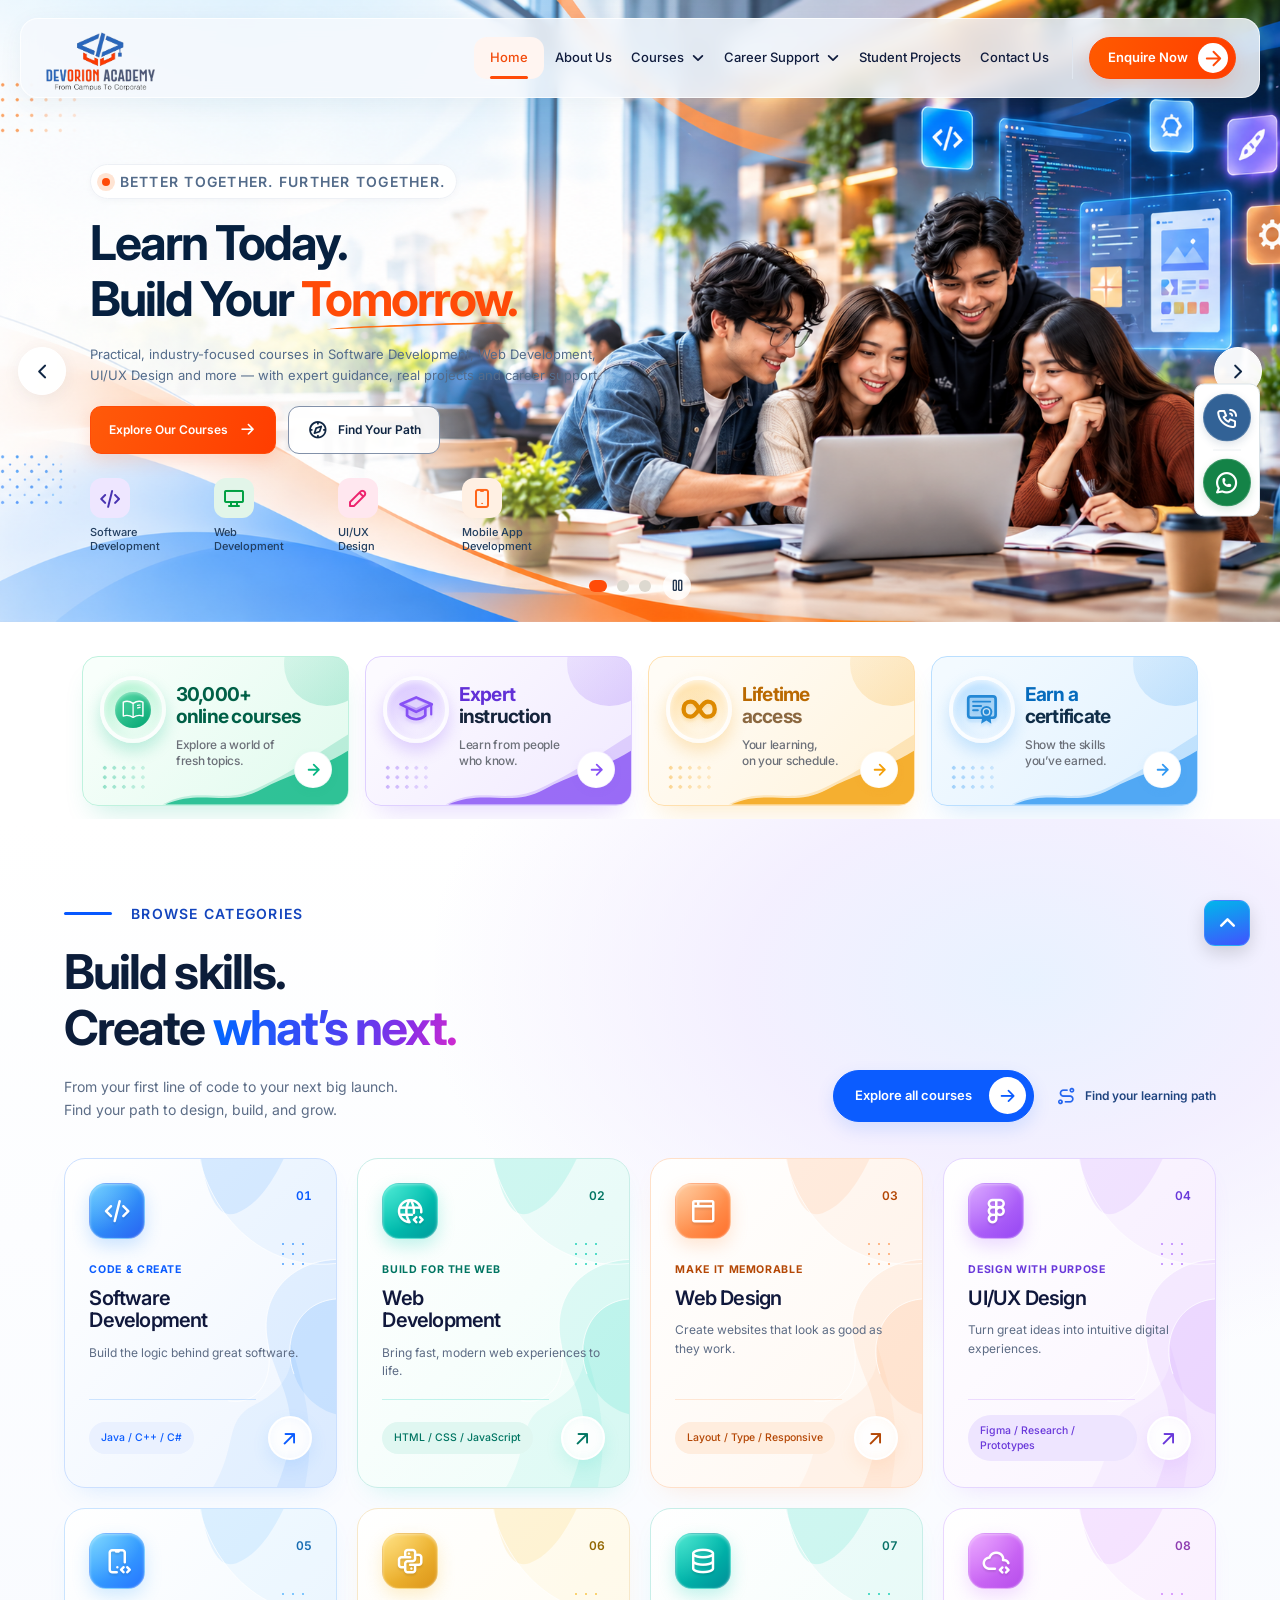
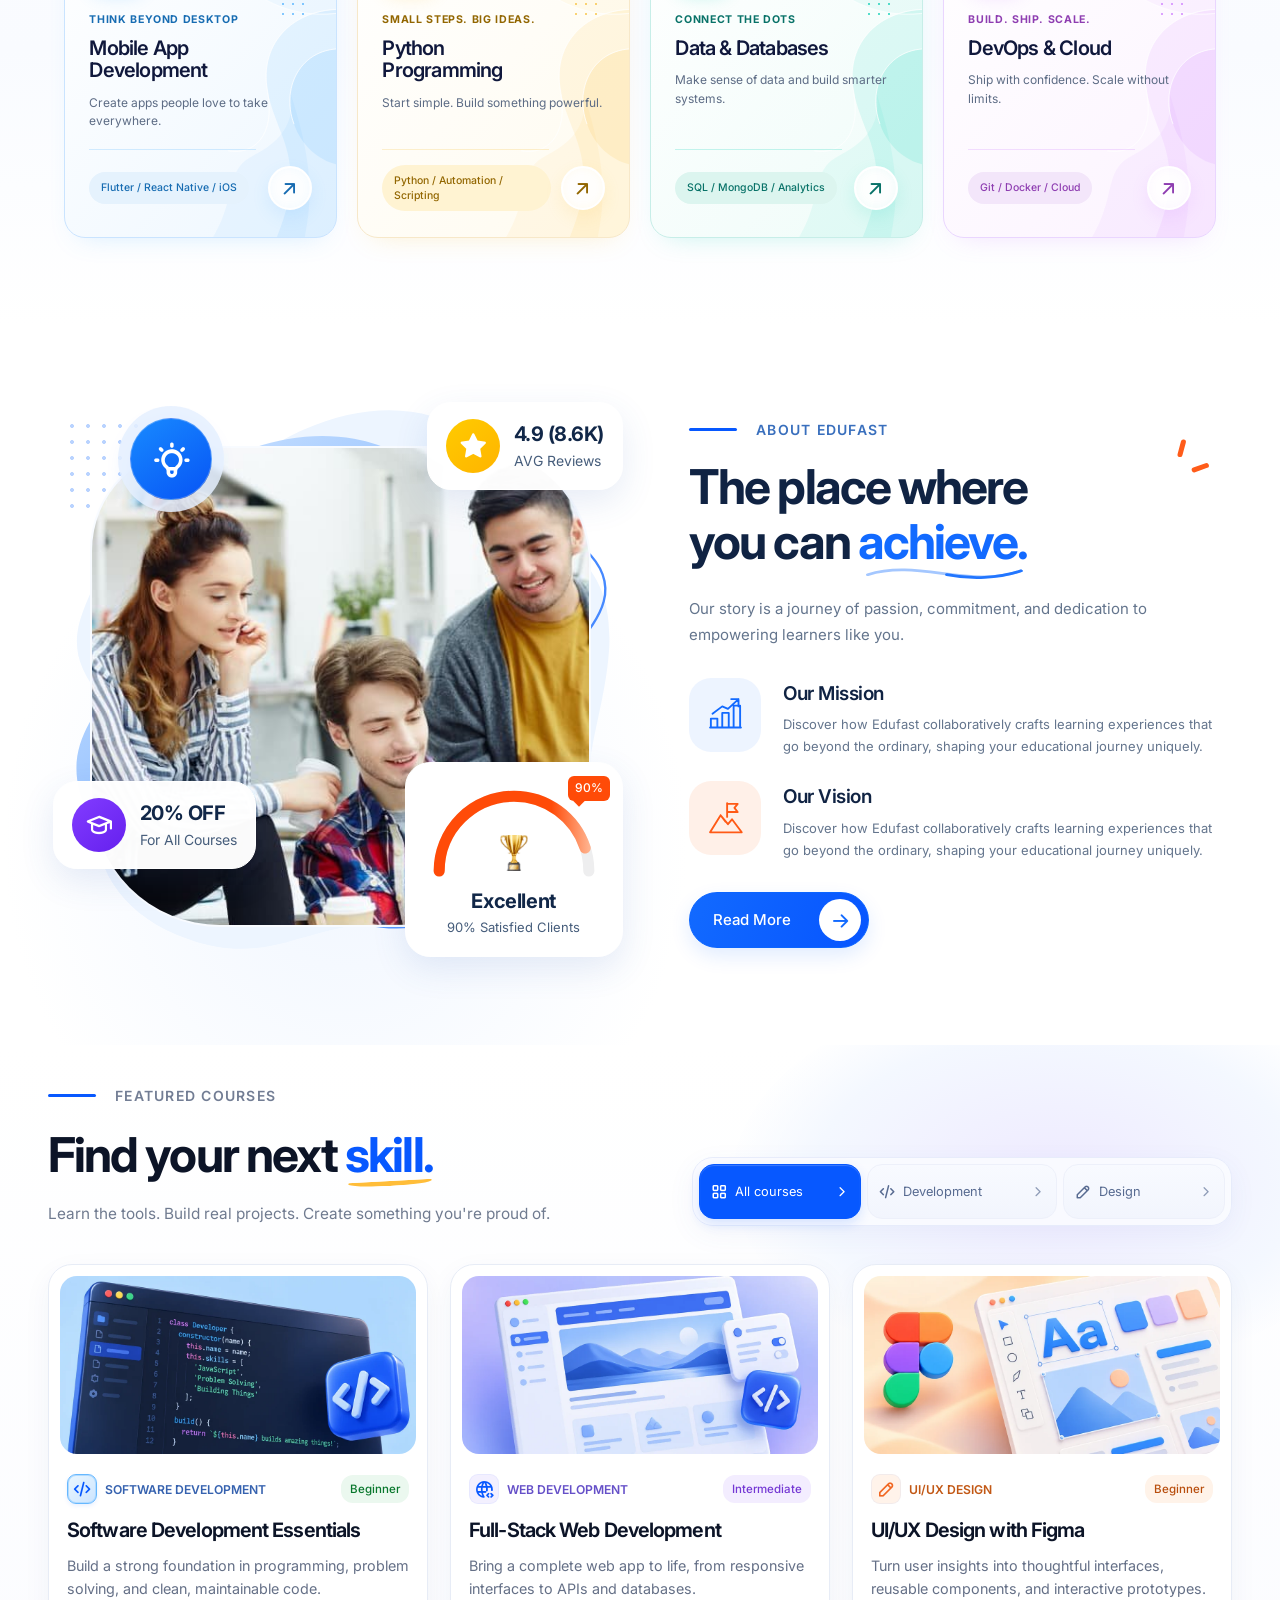
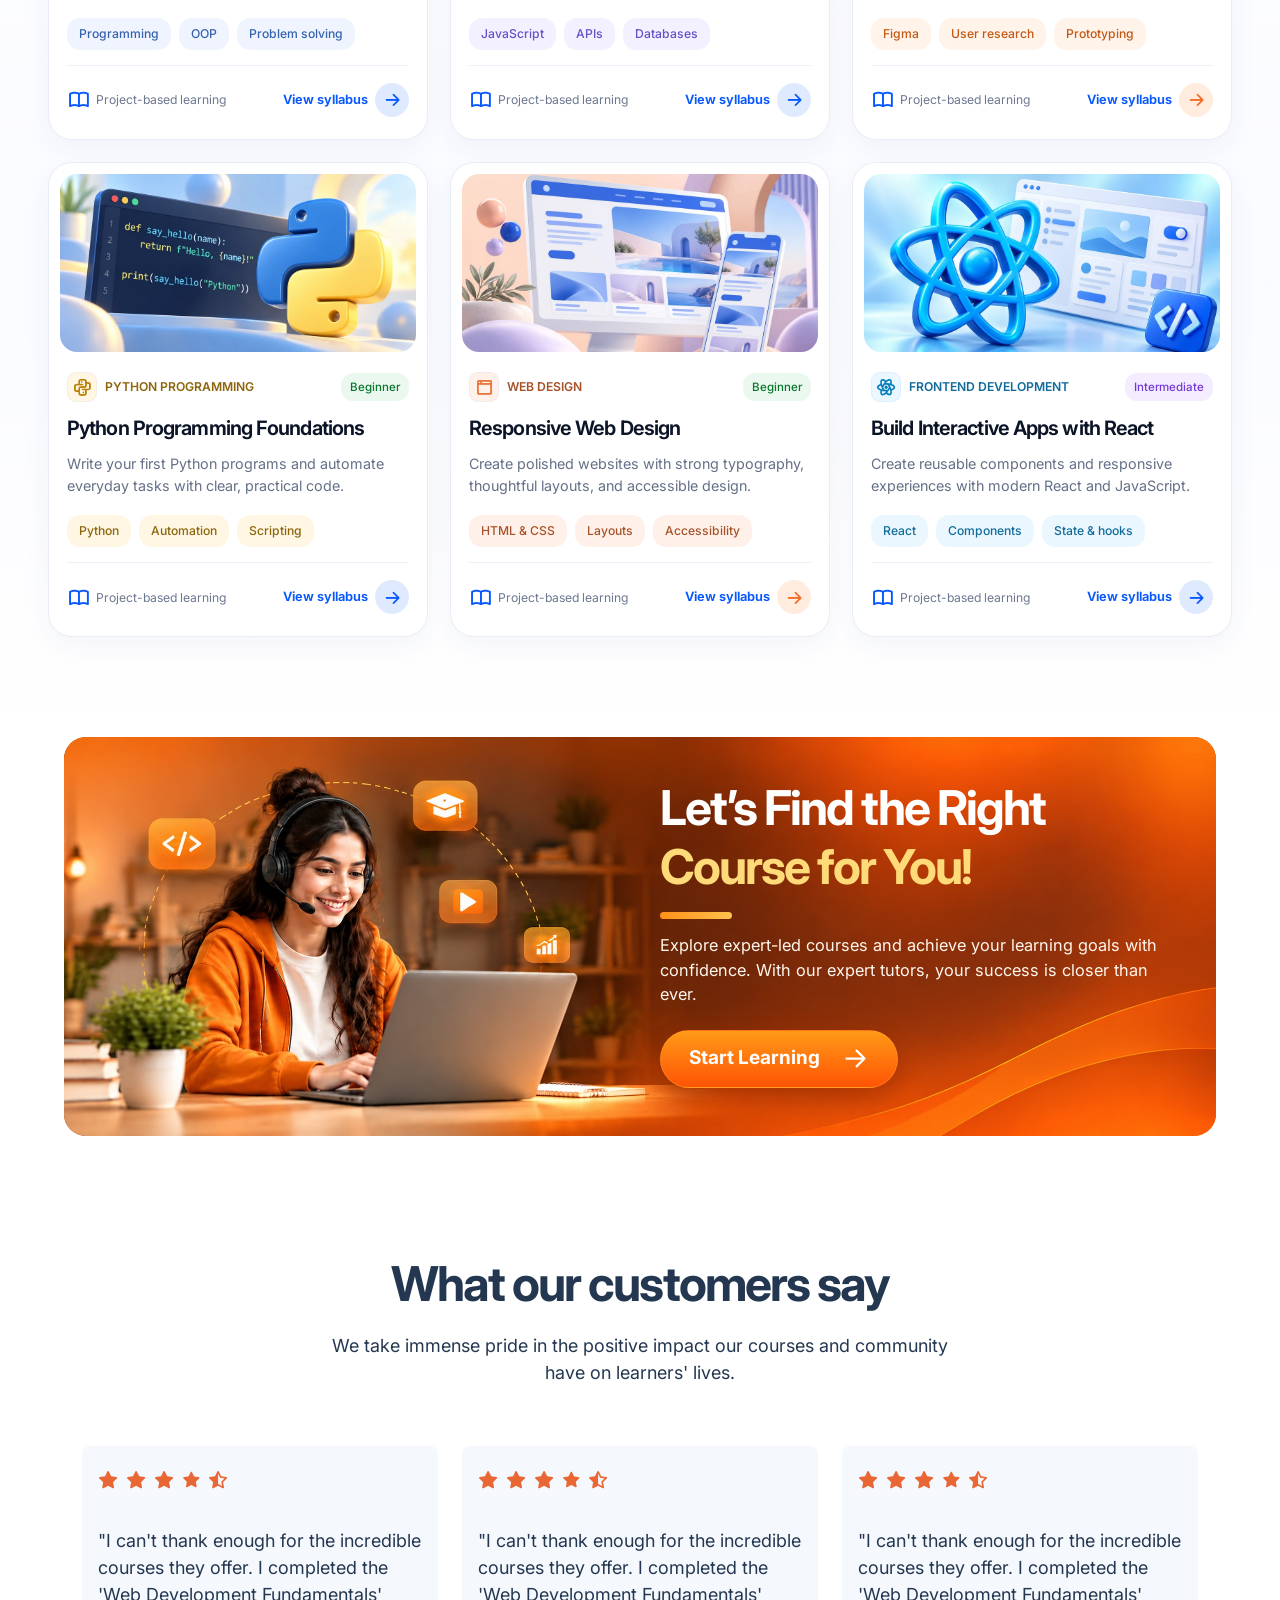
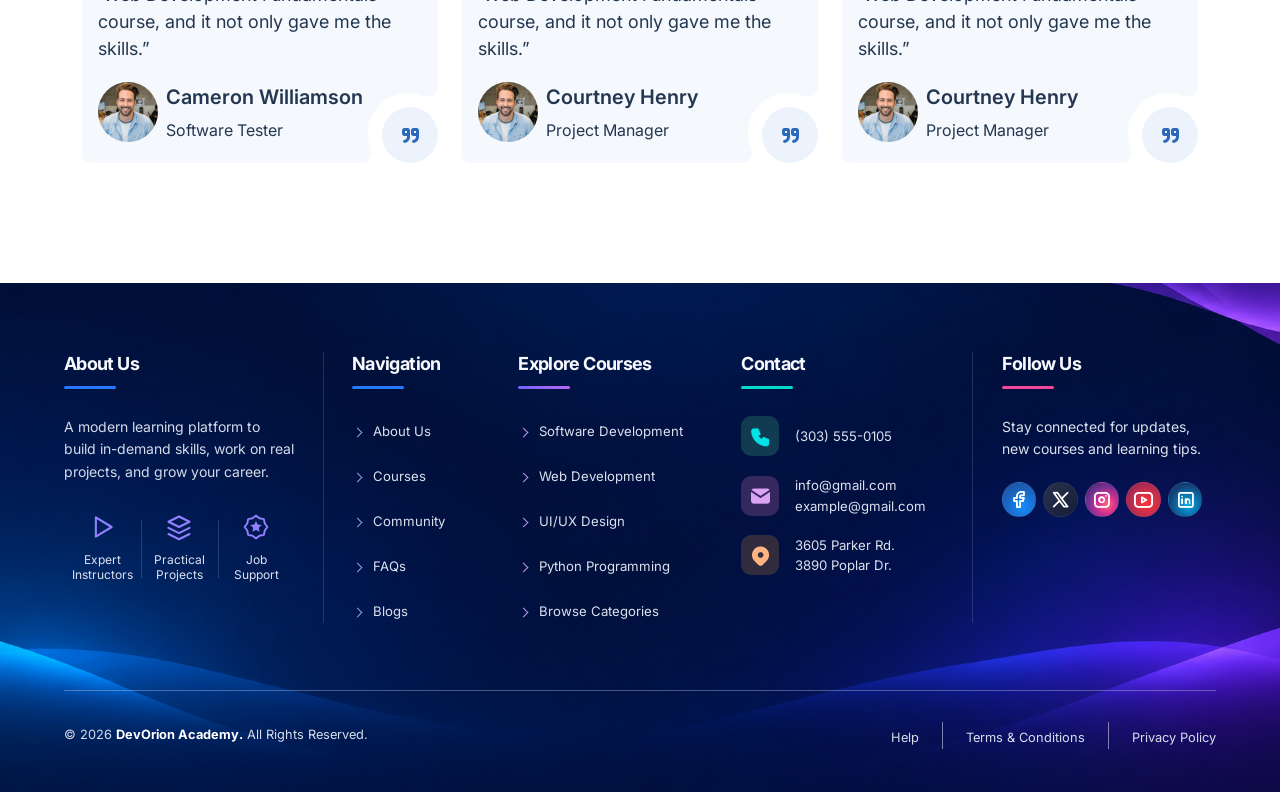
==== index.html @ 68335721 "first commit" ====
<!doctype html>
<html lang="en">

<head>
    <!-- required meta -->
    <meta charset="UTF-8">
    <meta http-equiv="X-UA-Compatible" content="IE=edge">
    <meta name="viewport" content="width=device-width, initial-scale=1.0">
    <!-- #keywords -->
    <meta name="keywords" content="boot, Bootstrap, Edufast University & School Management HTML Template">
    <!-- #description -->
    <meta name="description" content="Edufast University & School Management HTML Template">
    <!-- #title -->
    <title>DevOrion Academy - Education & Online Course With Community HTML Template</title>
    <!-- #favicon -->
    <link rel="shortcut icon" href="assets/images/fav.png" type="image/x-icon">

    <!-- ==== css dependencies start ==== -->
    <link rel="stylesheet" href="assets/css/style.min.css">
    <link rel="stylesheet" href="assets/css/plugins/slick.css">
    <link rel="stylesheet" href="assets/css/custom.css">
    <link rel="stylesheet" href="assets/css/brand-theme.css">
    <link rel="stylesheet" href="assets/css/featured-courses.css">
    <link rel="stylesheet" href="assets/css/header.css">
    <link rel="stylesheet" href="assets/css/banner.css">
    <link rel="stylesheet" href="assets/css/categories.css">
    <link rel="stylesheet" href="assets/css/about.css">
    <link rel="stylesheet" href="assets/css/course-finder.css">
    <link rel="stylesheet" href="assets/css/footer.css">
    <link rel="stylesheet" href="assets/css/quick-contact.css">
    <link rel="stylesheet" href="assets/css/typography.css">
    <link rel="stylesheet" href="assets/css/scroll-reveal.css">
    <link rel="stylesheet" href="assets/css/page-loader.css">
</head>

<body class="home-page">

    <!-- Shared page loader -->
    <div id="site-loader" class="site-loader" role="status" aria-live="polite" hidden>
        <div class="site-loader__content">
            <div class="site-loader__visual" aria-hidden="true"><span class="site-loader__orbit"></span><span class="site-loader__mark"><svg viewBox="0 0 64 64" fill="none"><path d="M22 19 9 32l13 13M42 19l13 13-13 13" stroke="#e8f2ff" stroke-width="4" stroke-linecap="round" stroke-linejoin="round"/><path d="m37 14-10 36" stroke="#ff9b61" stroke-width="4" stroke-linecap="round"/></svg></span></div>
            <span class="site-loader__brand">Devorion <span>Academy</span></span>
            <span class="site-loader__tagline">From Campus To Corporate</span>
            <div class="site-loader__progress" aria-hidden="true"></div>
            <span class="site-loader__status">Preparing your learning experience</span>
        </div>
    </div>
    <script src="assets/js/page-loader.js"></script>


    <noscript><style>.course-filters, .course-syllabus-button { display: none !important; }</style></noscript>


    <!-- Scroll To Top Start-->
    <button type="button" class="scrollToTop d-center" aria-label="Back to top"><svg viewBox="0 0 24 24" fill="none" aria-hidden="true"><path d="m6 14 6-6 6 6" stroke="currentColor" stroke-width="2.5" stroke-linecap="round" stroke-linejoin="round"/></svg></button>
    <!-- Scroll To Top End -->

    <!-- header-section start -->
    <header class="header-section header-scrollfixed academy-header">
        <div class="one__header academy-header__bar">
            <nav class="academy-nav" aria-label="Main navigation">
                <a href="index.html" class="header-logo" aria-label="Devorion Academy home">
                    <img src="assets/images/logo-dev1.png" alt="Devorion Academy" width="641" height="366">
                </a>
                <button class="academy-nav__toggle" type="button" aria-label="Open navigation" aria-expanded="false" aria-controls="academy-primary-menu">
                    <svg class="academy-nav__menu-icon" viewBox="0 0 24 24" fill="none" aria-hidden="true"><path d="M4 6H20M4 12H20M4 18H20" stroke="currentColor" stroke-width="2" stroke-linecap="round"/></svg>
                    <svg class="academy-nav__close-icon" viewBox="0 0 24 24" fill="none" aria-hidden="true"><path d="M6 6L18 18M18 6L6 18" stroke="currentColor" stroke-width="2" stroke-linecap="round"/></svg>
                </button>
                <div id="academy-primary-menu" class="academy-nav__content">
                    <ul class="academy-nav__links">
                        <li><a class="academy-nav__link" href="index.html" aria-current="page">Home</a></li>
                        <li><a class="academy-nav__link" href="about.html">About Us</a></li>
                        <li>
                            <details class="academy-nav__dropdown">
                                <summary class="academy-nav__link">Courses <svg class="academy-nav__chevron" viewBox="0 0 16 16" fill="none" aria-hidden="true"><path d="M3 5.5L8 10.5L13 5.5" stroke="currentColor" stroke-width="2" stroke-linecap="round" stroke-linejoin="round"/></svg></summary>
                                <ul class="academy-nav__submenu">
                                    <li><a href="#courses">Explore All Courses</a></li>
                                    <li><a href="#course-software">Software Development</a></li>
                                    <li><a href="#course-web">Web Development</a></li>
                                    <li><a href="#course-ux">UI/UX Design</a></li>
                                    <li><a href="#course-python">Python Programming</a></li>
                                    <li><a href="#course-design">Web Design</a></li>
                                    <li><a href="#course-react">React Development</a></li>
                                </ul>
                            </details>
                        </li>
                        <li>
                            <details class="academy-nav__dropdown">
                                <summary class="academy-nav__link">Career Support <svg class="academy-nav__chevron" viewBox="0 0 16 16" fill="none" aria-hidden="true"><path d="M3 5.5L8 10.5L13 5.5" stroke="currentColor" stroke-width="2" stroke-linecap="round" stroke-linejoin="round"/></svg></summary>
                                <ul class="academy-nav__submenu">
                                    <li><a href="#learning-paths">Find Your Learning Path</a></li>
                                    <li><a href="contact.html#contact-form">Speak to an Advisor</a></li>
                                </ul>
                            </details>
                        </li>
                        <li><a class="academy-nav__link" href="student-projects.html">Student Projects</a></li>
                        <li><a class="academy-nav__link" href="contact.html">Contact Us</a></li>
                    </ul>
                    <div class="academy-nav__actions">
                        <a class="academy-nav__enquire" href="contact.html#contact-form">Enquire Now <span class="academy-nav__enquire-icon" aria-hidden="true"><svg viewBox="0 0 24 24" fill="none"><path d="M5 12H19M12 5L19 12L12 19" stroke="currentColor" stroke-width="2" stroke-linecap="round" stroke-linejoin="round"/></svg></span></a>
                    </div>
                </div>
            </nav>
        </div>
    </header>
    <!-- header-section end -->

    <!-- hero section start -->
    <section class="premium-banner" aria-label="Discover learning at Devorion Academy" aria-roledescription="carousel">
        <div class="hero-slider">
            <article class="hero-slide hero-slide--learn" aria-label="1 of 3">
                <div class="hero-visual"><img class="hero-photo" src="assets/images/banner/banner-1.png" alt="Students collaborating on a laptop with software and design graphics in a bright academy classroom" width="1829" height="860" fetchpriority="high"></div>
                <svg class="hero-ribbon" viewBox="0 0 1600 650" preserveAspectRatio="none" aria-hidden="true">
                    <defs><linearGradient id="hero-ribbon-learn" x1="0" y1="0" x2="1" y2="1"><stop stop-color="#ffd7a0" stop-opacity=".35"/><stop offset="1" stop-color="#ff8b1e"/></linearGradient></defs>
                    <path d="M1080 100C1170 16 1210-23 1290-45L1360-45C1230 24 1173 85 1080 100Z" fill="url(#hero-ribbon-learn)"/>
                    <path d="M580 500C760 482 787 612 982 650H885C779 589 763 539 580 500Z" fill="url(#hero-ribbon-learn)"/>
                    <path d="M1475 224C1575 273 1612 326 1640 416V490C1590 362 1549 298 1475 224Z" fill="url(#hero-ribbon-learn)"/>
                </svg>
                <div class="hero-slide__layout">
                    <div class="hero-copy">
                        <span class="hero-eyebrow section-label"><span></span>Better together. Further together.</span>
                        <h1 class="hero-title section-heading">Learn Today.<br>Build Your <em>Tomorrow.</em></h1>
                        <p class="hero-description">Practical, industry-focused courses in Software Development, Web Development, UI/UX Design and more &mdash; with expert guidance, real projects and career support.</p>
                        <div class="hero-actions">
                            <a class="hero-button" href="#courses">Explore Our Courses<i class="ti ti-arrow-right" aria-hidden="true"></i></a>
                            <a class="hero-secondary-button" href="#learning-paths"><i class="ti ti-compass" aria-hidden="true"></i>Find Your Path</a>
                        </div>
                        <div class="hero-paths" aria-label="Explore learning paths">
                            <a class="hero-path" href="#course-software"><span class="hero-path__icon hero-path__icon--code"><i class="ti ti-code" aria-hidden="true"></i></span><span>Software<br>Development</span></a>
                            <a class="hero-path" href="#course-web"><span class="hero-path__icon hero-path__icon--web"><i class="ti ti-device-desktop" aria-hidden="true"></i></span><span>Web<br>Development</span></a>
                            <a class="hero-path" href="#course-ux"><span class="hero-path__icon hero-path__icon--design"><i class="ti ti-pencil" aria-hidden="true"></i></span><span>UI/UX<br>Design</span></a>
                            <a class="hero-path" href="#learning-paths"><span class="hero-path__icon hero-path__icon--mobile"><i class="ti ti-device-mobile" aria-hidden="true"></i></span><span>Mobile App<br>Development</span></a>
                        </div>
                    </div>
                </div>
            </article>
            <article class="hero-slide hero-slide--connect" aria-label="2 of 3">
                <div class="hero-visual"><img class="hero-photo" src="assets/images/banner/bn10-thumb.png" alt="Students sharing ideas and learning together on campus" width="838" height="1000" loading="lazy"></div>
                <svg class="hero-ribbon" viewBox="0 0 1600 650" preserveAspectRatio="none" aria-hidden="true">
                    <defs><linearGradient id="hero-ribbon-connect" x1="0" y1="0" x2="1" y2="1"><stop stop-color="#ffd7a0" stop-opacity=".35"/><stop offset="1" stop-color="#ff8b1e"/></linearGradient></defs>
                    <path d="M1080 100C1170 16 1210-23 1290-45L1360-45C1230 24 1173 85 1080 100Z" fill="url(#hero-ribbon-connect)"/>
                    <path d="M580 500C760 482 787 612 982 650H885C779 589 763 539 580 500Z" fill="url(#hero-ribbon-connect)"/>
                    <path d="M1475 224C1575 273 1612 326 1640 416V490C1590 362 1549 298 1475 224Z" fill="url(#hero-ribbon-connect)"/>
                </svg>
                <div class="hero-slide__layout">
                    <div class="hero-copy">
                        <span class="hero-eyebrow section-label"><span></span>Learn together. Create something great.</span>
                        <h2 class="hero-title section-heading">Real Skills.<br>Build Real <em>Projects.</em></h2>
                        <p class="hero-description">Move from learning the basics to building something of your own. Explore practical courses, connect with other learners and put your new skills into practice.</p>
                        <div class="hero-actions">
                            <a class="hero-button" href="#courses">Explore Practical Courses<i class="ti ti-arrow-right" aria-hidden="true"></i></a>
                            <a class="hero-secondary-button" href="#learning-paths"><i class="ti ti-compass" aria-hidden="true"></i>Find Your Path</a>
                        </div>
                        <div class="hero-paths" aria-label="Explore learning paths">
                            <a class="hero-path" href="#course-software"><span class="hero-path__icon hero-path__icon--code"><i class="ti ti-code" aria-hidden="true"></i></span><span>Software<br>Development</span></a>
                            <a class="hero-path" href="#course-web"><span class="hero-path__icon hero-path__icon--web"><i class="ti ti-device-desktop" aria-hidden="true"></i></span><span>Web<br>Development</span></a>
                            <a class="hero-path" href="#course-ux"><span class="hero-path__icon hero-path__icon--design"><i class="ti ti-pencil" aria-hidden="true"></i></span><span>UI/UX<br>Design</span></a>
                            <a class="hero-path" href="#learning-paths"><span class="hero-path__icon hero-path__icon--mobile"><i class="ti ti-device-mobile" aria-hidden="true"></i></span><span>Mobile App<br>Development</span></a>
                        </div>
                    </div>
                </div>
            </article>
            <article class="hero-slide hero-slide--achieve" aria-label="3 of 3">
                <div class="hero-visual"><img class="hero-photo" src="assets/images/banner/bn3.png" alt="A learner studying online with headphones and a notebook" width="416" height="613" loading="lazy"></div>
                <svg class="hero-ribbon" viewBox="0 0 1600 650" preserveAspectRatio="none" aria-hidden="true">
                    <defs><linearGradient id="hero-ribbon-achieve" x1="0" y1="0" x2="1" y2="1"><stop stop-color="#ffd7a0" stop-opacity=".35"/><stop offset="1" stop-color="#ff8b1e"/></linearGradient></defs>
                    <path d="M1080 100C1170 16 1210-23 1290-45L1360-45C1230 24 1173 85 1080 100Z" fill="url(#hero-ribbon-achieve)"/>
                    <path d="M580 500C760 482 787 612 982 650H885C779 589 763 539 580 500Z" fill="url(#hero-ribbon-achieve)"/>
                    <path d="M1475 224C1575 273 1612 326 1640 416V490C1590 362 1549 298 1475 224Z" fill="url(#hero-ribbon-achieve)"/>
                </svg>
                <div class="hero-slide__layout">
                    <div class="hero-copy">
                        <span class="hero-eyebrow section-label"><span></span>From campus to corporate.</span>
                        <h2 class="hero-title section-heading">Your Ambition.<br>Your Next <em>Chapter.</em></h2>
                        <p class="hero-description">Make progress at your own pace with expert-led learning in development and design. Build your confidence, strengthen your portfolio and take your next step.</p>
                        <div class="hero-actions">
                            <a class="hero-button" href="#courses">Find Your Next Course<i class="ti ti-arrow-right" aria-hidden="true"></i></a>
                            <a class="hero-secondary-button" href="#learning-paths"><i class="ti ti-compass" aria-hidden="true"></i>Find Your Path</a>
                        </div>
                        <div class="hero-paths" aria-label="Explore learning paths">
                            <a class="hero-path" href="#course-software"><span class="hero-path__icon hero-path__icon--code"><i class="ti ti-code" aria-hidden="true"></i></span><span>Software<br>Development</span></a>
                            <a class="hero-path" href="#course-web"><span class="hero-path__icon hero-path__icon--web"><i class="ti ti-device-desktop" aria-hidden="true"></i></span><span>Web<br>Development</span></a>
                            <a class="hero-path" href="#course-ux"><span class="hero-path__icon hero-path__icon--design"><i class="ti ti-pencil" aria-hidden="true"></i></span><span>UI/UX<br>Design</span></a>
                            <a class="hero-path" href="#learning-paths"><span class="hero-path__icon hero-path__icon--mobile"><i class="ti ti-device-mobile" aria-hidden="true"></i></span><span>Mobile App<br>Development</span></a>
                        </div>
                    </div>
                </div>
            </article>
        </div>
        <div class="hero-controls" hidden>
            <button class="hero-arrow hero-prev" type="button" aria-label="Previous banner slide"><i class="ti ti-chevron-left" aria-hidden="true"></i></button>
            <button class="hero-arrow hero-next" type="button" aria-label="Next banner slide"><i class="ti ti-chevron-right" aria-hidden="true"></i></button>
            <div class="hero-controls__bottom">
                <div class="hero-dots" aria-label="Choose a banner slide"></div>
                <button class="hero-pause" type="button" aria-label="Pause banner autoplay" aria-pressed="false"><i class="ti ti-player-pause" aria-hidden="true"></i></button>
                <span class="hero-counter" aria-live="off"><span class="hero-current">01</span> / <span class="hero-total">03</span></span>
            </div>
        </div>
    </section>
    <!-- hero section end -->

    <!-- learning benefits start -->
    <section class="learning-benefits" aria-label="Why learn with Edufast" data-scroll-reveal>
        <div class="container">
            <ul class="learning-benefits__grid">
                <li class="benefit-card benefit-card--courses">
                    <svg class="benefit-card__waves" viewBox="0 0 500 280" preserveAspectRatio="none" aria-hidden="true"><path d="M150 280C217 243 259 281 325 251S436 187 500 147V280Z"/><path d="M155 280C226 249 271 287 337 251S440 216 500 178V280Z"/></svg>
                    <span class="benefit-card__dots" aria-hidden="true"></span>
                    <span class="benefit-card__icon" aria-hidden="true">
                        <svg class="benefit-card__glyph" viewBox="0 0 64 64" fill="none"><path d="M32 18C23 12 15 12 8 15V49C16 46 24 47 32 52C40 47 48 46 56 49V15C49 12 41 12 32 18Z" stroke="currentColor" stroke-width="3.5" stroke-linejoin="round"/><path d="M32 18V51M43 23L49 22M43 29L49 28" stroke="currentColor" stroke-width="3" stroke-linecap="round"/></svg>
                    </span>
                    <div class="benefit-card__copy">
                        <h3><span>30,000+</span><br>online courses</h3>
                        <p>Explore a world of<br>fresh topics.</p>
                    </div>
                    <a class="benefit-card__arrow" href="#courses" aria-label="Explore online courses"><svg viewBox="0 0 24 24" fill="none" aria-hidden="true"><path d="M5 12H19M12 5L19 12L12 19" stroke="currentColor" stroke-width="2.5" stroke-linecap="round" stroke-linejoin="round"/></svg></a>
                </li>
                <li class="benefit-card benefit-card--experts">
                    <svg class="benefit-card__waves" viewBox="0 0 500 280" preserveAspectRatio="none" aria-hidden="true"><path d="M150 280C217 243 259 281 325 251S436 187 500 147V280Z"/><path d="M155 280C226 249 271 287 337 251S440 216 500 178V280Z"/></svg>
                    <span class="benefit-card__dots" aria-hidden="true"></span>
                    <span class="benefit-card__icon" aria-hidden="true">
                        <svg class="benefit-card__glyph" viewBox="0 0 64 64" fill="none"><path d="M15 29V44C25 53 39 53 49 44V29" fill="currentColor" fill-opacity=".17" stroke="currentColor" stroke-width="5" stroke-linejoin="round"/><path d="M3 23L32 10L61 23L32 37Z" fill="currentColor" fill-opacity=".26" stroke="currentColor" stroke-width="5" stroke-linejoin="round"/><path d="M60 24V42" stroke="currentColor" stroke-width="4" stroke-linecap="round"/><path d="M14 22L32 14L49 22L32 30Z" fill="white" fill-opacity=".5"/></svg>
                    </span>
                    <div class="benefit-card__copy">
                        <h3><span>Expert</span><br>instruction</h3>
                        <p>Learn from people<br>who know.</p>
                    </div>
                    <a class="benefit-card__arrow" href="#courses" aria-label="Explore expert-led courses"><svg viewBox="0 0 24 24" fill="none" aria-hidden="true"><path d="M5 12H19M12 5L19 12L12 19" stroke="currentColor" stroke-width="2.5" stroke-linecap="round" stroke-linejoin="round"/></svg></a>
                </li>
                <li class="benefit-card benefit-card--access">
                    <svg class="benefit-card__waves" viewBox="0 0 500 280" preserveAspectRatio="none" aria-hidden="true"><path d="M150 280C217 243 259 281 325 251S436 187 500 147V280Z"/><path d="M155 280C226 249 271 287 337 251S440 216 500 178V280Z"/></svg>
                    <span class="benefit-card__dots" aria-hidden="true"></span>
                    <span class="benefit-card__icon" aria-hidden="true">
                        <svg class="benefit-card__glyph" viewBox="0 0 64 64" fill="none"><path d="M32 32C25 20 22 18 16 18C8 18 3 24 3 32S8 46 16 46C22 46 26 41 32 32C38 23 42 18 48 18C56 18 61 24 61 32S56 46 48 46C42 46 39 44 32 32Z" stroke="currentColor" stroke-width="8" stroke-linecap="round" stroke-linejoin="round"/></svg>
                    </span>
                    <div class="benefit-card__copy">
                        <h3><span>Lifetime</span><br>access</h3>
                        <p>Your learning,<br>on your schedule.</p>
                    </div>
                    <a class="benefit-card__arrow" href="#courses" aria-label="Explore courses with lifetime access"><svg viewBox="0 0 24 24" fill="none" aria-hidden="true"><path d="M5 12H19M12 5L19 12L12 19" stroke="currentColor" stroke-width="2.5" stroke-linecap="round" stroke-linejoin="round"/></svg></a>
                </li>
                <li class="benefit-card benefit-card--certificate">
                    <svg class="benefit-card__waves" viewBox="0 0 500 280" preserveAspectRatio="none" aria-hidden="true"><path d="M150 280C217 243 259 281 325 251S436 187 500 147V280Z"/><path d="M155 280C226 249 271 287 337 251S440 216 500 178V280Z"/></svg>
                    <span class="benefit-card__dots" aria-hidden="true"></span>
                    <span class="benefit-card__icon" aria-hidden="true">
                        <svg class="benefit-card__glyph" viewBox="0 0 64 64" fill="none"><rect x="6" y="8" width="51" height="40" rx="5" fill="currentColor" fill-opacity=".19" stroke="currentColor" stroke-width="5"/><path d="M15 18H47M15 26H30M15 34H24" stroke="currentColor" stroke-width="3.5" stroke-linecap="round"/><path d="M33 42L30 59L40 53L49 59L47 42" fill="currentColor"/><circle cx="40" cy="37" r="11" fill="currentColor"/><circle cx="40" cy="37" r="6" stroke="white" stroke-opacity=".75" stroke-width="2.5"/></svg>
                    </span>
                    <div class="benefit-card__copy">
                        <h3><span>Earn a</span><br>certificate</h3>
                        <p>Show the skills<br>you’ve earned.</p>
                    </div>
                    <a class="benefit-card__arrow" href="#courses" aria-label="Explore certificate courses"><svg viewBox="0 0 24 24" fill="none" aria-hidden="true"><path d="M5 12H19M12 5L19 12L12 19" stroke="currentColor" stroke-width="2.5" stroke-linecap="round" stroke-linejoin="round"/></svg></a>
                </li>
            </ul>
        </div>
    </section>
    <!-- learning benefits end -->

    <!-- online courses start -->
    <section id="learning-paths" class="coding-categories" aria-labelledby="categories-title" data-scroll-reveal>
        <div class="container">
            <div class="coding-categories__heading">
                <div class="coding-categories__intro">
                    <span class="coding-categories__eyebrow section-label">Browse categories</span>
                    <h2 id="categories-title" class="section-heading">Build skills.<br>Create <em>what&rsquo;s next.</em></h2>
                    <p>From your first line of code to your next big launch.<br class="coding-categories__desktop-break"> Find your path to design, build, and grow.</p>
                </div>
                <div class="coding-categories__actions">
                    <a class="coding-categories__browse" href="#courses">Explore all courses<span aria-hidden="true"><i class="ti ti-arrow-right"></i></span></a>
                    <a class="coding-categories__path-link" href="#category-grid"><i class="ti ti-route" aria-hidden="true"></i>Find your learning path</a>
                </div>
            </div>
            <div id="category-grid" class="coding-categories__grid">
                <a class="coding-category coding-category--software" href="software-development.html" aria-label="Explore Software Development courses">
                    <svg class="coding-category__ornament" viewBox="0 0 400 430" preserveAspectRatio="none" aria-hidden="true" focusable="false">
                        <path class="category-wave category-wave--top" d="M194-18C211 75 298 157 420 134V-18Z"/>
                        <path class="category-wave category-wave--petal" d="M199-12C206 38 223 81 253 71C286 60 309 27 329-12Z"/>
                        <path class="category-wave category-wave--outer" d="M420 132C341 126 285 174 299 239C314 305 364 331 305 446H420Z"/>
                        <path class="category-wave category-wave--inner" d="M420 184C351 176 317 232 338 282C352 319 391 339 420 336Z"/>
                        <path class="category-wave category-wave--lower" d="M207 446C259 382 231 344 278 323C322 304 341 276 332 239C365 330 368 379 350 446Z"/>
                        <path class="category-wave__line" d="M194-18C211 75 298 157 420 134M420 132C341 126 285 174 299 239C311 298 278 323 241 317M420 184C351 176 317 232 338 282"/>
                    </svg>
                    <div class="coding-category__top">
                        <span class="coding-category__icon"><i class="ti ti-code" aria-hidden="true"></i></span>
                        <span class="coding-category__number" aria-hidden="true">01</span>
                    </div>
                    <div class="coding-category__body">
                        <span class="coding-category__eyebrow">Code &amp; create</span>
                        <h3>Software<br>Development</h3>
                        <p>Build the logic behind great software.</p>
                    </div>
                    <div class="coding-category__footer">
                        <span class="coding-category__topics">Java / C++ / C#</span>
                        <span class="coding-category__arrow" aria-hidden="true"><i class="ti ti-arrow-up-right"></i></span>
                    </div>
                </a>
                <a class="coding-category coding-category--web" href="#courses" aria-label="Explore Web Development courses">
                    <svg class="coding-category__ornament" viewBox="0 0 400 430" preserveAspectRatio="none" aria-hidden="true" focusable="false">
                        <path class="category-wave category-wave--top" d="M194-18C211 75 298 157 420 134V-18Z"/>
                        <path class="category-wave category-wave--petal" d="M199-12C206 38 223 81 253 71C286 60 309 27 329-12Z"/>
                        <path class="category-wave category-wave--outer" d="M420 132C341 126 285 174 299 239C314 305 364 331 305 446H420Z"/>
                        <path class="category-wave category-wave--inner" d="M420 184C351 176 317 232 338 282C352 319 391 339 420 336Z"/>
                        <path class="category-wave category-wave--lower" d="M207 446C259 382 231 344 278 323C322 304 341 276 332 239C365 330 368 379 350 446Z"/>
                        <path class="category-wave__line" d="M194-18C211 75 298 157 420 134M420 132C341 126 285 174 299 239C311 298 278 323 241 317M420 184C351 176 317 232 338 282"/>
                    </svg>
                    <div class="coding-category__top">
                        <span class="coding-category__icon"><i class="ti ti-world-code" aria-hidden="true"></i></span>
                        <span class="coding-category__number" aria-hidden="true">02</span>
                    </div>
                    <div class="coding-category__body">
                        <span class="coding-category__eyebrow">Build for the web</span>
                        <h3>Web<br>Development</h3>
                        <p>Bring fast, modern web experiences to life.</p>
                    </div>
                    <div class="coding-category__footer">
                        <span class="coding-category__topics">HTML / CSS / JavaScript</span>
                        <span class="coding-category__arrow" aria-hidden="true"><i class="ti ti-arrow-up-right"></i></span>
                    </div>
                </a>
                <a class="coding-category coding-category--design" href="#courses" aria-label="Explore Web Design courses">
                    <svg class="coding-category__ornament" viewBox="0 0 400 430" preserveAspectRatio="none" aria-hidden="true" focusable="false">
                        <path class="category-wave category-wave--top" d="M194-18C211 75 298 157 420 134V-18Z"/>
                        <path class="category-wave category-wave--petal" d="M199-12C206 38 223 81 253 71C286 60 309 27 329-12Z"/>
                        <path class="category-wave category-wave--outer" d="M420 132C341 126 285 174 299 239C314 305 364 331 305 446H420Z"/>
                        <path class="category-wave category-wave--inner" d="M420 184C351 176 317 232 338 282C352 319 391 339 420 336Z"/>
                        <path class="category-wave category-wave--lower" d="M207 446C259 382 231 344 278 323C322 304 341 276 332 239C365 330 368 379 350 446Z"/>
                        <path class="category-wave__line" d="M194-18C211 75 298 157 420 134M420 132C341 126 285 174 299 239C311 298 278 323 241 317M420 184C351 176 317 232 338 282"/>
                    </svg>
                    <div class="coding-category__top">
                        <span class="coding-category__icon"><i class="ti ti-browser" aria-hidden="true"></i></span>
                        <span class="coding-category__number" aria-hidden="true">03</span>
                    </div>
                    <div class="coding-category__body">
                        <span class="coding-category__eyebrow">Make it memorable</span>
                        <h3>Web Design</h3>
                        <p>Create websites that look as good as they work.</p>
                    </div>
                    <div class="coding-category__footer">
                        <span class="coding-category__topics">Layout / Type / Responsive</span>
                        <span class="coding-category__arrow" aria-hidden="true"><i class="ti ti-arrow-up-right"></i></span>
                    </div>
                </a>
                <a class="coding-category coding-category--ux" href="#courses" aria-label="Explore UI/UX Design courses">
                    <svg class="coding-category__ornament" viewBox="0 0 400 430" preserveAspectRatio="none" aria-hidden="true" focusable="false">
                        <path class="category-wave category-wave--top" d="M194-18C211 75 298 157 420 134V-18Z"/>
                        <path class="category-wave category-wave--petal" d="M199-12C206 38 223 81 253 71C286 60 309 27 329-12Z"/>
                        <path class="category-wave category-wave--outer" d="M420 132C341 126 285 174 299 239C314 305 364 331 305 446H420Z"/>
                        <path class="category-wave category-wave--inner" d="M420 184C351 176 317 232 338 282C352 319 391 339 420 336Z"/>
                        <path class="category-wave category-wave--lower" d="M207 446C259 382 231 344 278 323C322 304 341 276 332 239C365 330 368 379 350 446Z"/>
                        <path class="category-wave__line" d="M194-18C211 75 298 157 420 134M420 132C341 126 285 174 299 239C311 298 278 323 241 317M420 184C351 176 317 232 338 282"/>
                    </svg>
                    <div class="coding-category__top">
                        <span class="coding-category__icon"><i class="ti ti-brand-figma" aria-hidden="true"></i></span>
                        <span class="coding-category__number" aria-hidden="true">04</span>
                    </div>
                    <div class="coding-category__body">
                        <span class="coding-category__eyebrow">Design with purpose</span>
                        <h3>UI/UX Design</h3>
                        <p>Turn great ideas into intuitive digital experiences.</p>
                    </div>
                    <div class="coding-category__footer">
                        <span class="coding-category__topics">Figma / Research / Prototypes</span>
                        <span class="coding-category__arrow" aria-hidden="true"><i class="ti ti-arrow-up-right"></i></span>
                    </div>
                </a>
                <a class="coding-category coding-category--mobile" href="#courses" aria-label="Explore Mobile App Development courses">
                    <svg class="coding-category__ornament" viewBox="0 0 400 430" preserveAspectRatio="none" aria-hidden="true" focusable="false">
                        <path class="category-wave category-wave--top" d="M194-18C211 75 298 157 420 134V-18Z"/>
                        <path class="category-wave category-wave--petal" d="M199-12C206 38 223 81 253 71C286 60 309 27 329-12Z"/>
                        <path class="category-wave category-wave--outer" d="M420 132C341 126 285 174 299 239C314 305 364 331 305 446H420Z"/>
                        <path class="category-wave category-wave--inner" d="M420 184C351 176 317 232 338 282C352 319 391 339 420 336Z"/>
                        <path class="category-wave category-wave--lower" d="M207 446C259 382 231 344 278 323C322 304 341 276 332 239C365 330 368 379 350 446Z"/>
                        <path class="category-wave__line" d="M194-18C211 75 298 157 420 134M420 132C341 126 285 174 299 239C311 298 278 323 241 317M420 184C351 176 317 232 338 282"/>
                    </svg>
                    <div class="coding-category__top">
                        <span class="coding-category__icon"><i class="ti ti-device-mobile-code" aria-hidden="true"></i></span>
                        <span class="coding-category__number" aria-hidden="true">05</span>
                    </div>
                    <div class="coding-category__body">
                        <span class="coding-category__eyebrow">Think beyond desktop</span>
                        <h3>Mobile App<br>Development</h3>
                        <p>Create apps people love to take everywhere.</p>
                    </div>
                    <div class="coding-category__footer">
                        <span class="coding-category__topics">Flutter / React Native / iOS</span>
                        <span class="coding-category__arrow" aria-hidden="true"><i class="ti ti-arrow-up-right"></i></span>
                    </div>
                </a>
                <a class="coding-category coding-category--python" href="#courses" aria-label="Explore Python Programming courses">
                    <svg class="coding-category__ornament" viewBox="0 0 400 430" preserveAspectRatio="none" aria-hidden="true" focusable="false">
                        <path class="category-wave category-wave--top" d="M194-18C211 75 298 157 420 134V-18Z"/>
                        <path class="category-wave category-wave--petal" d="M199-12C206 38 223 81 253 71C286 60 309 27 329-12Z"/>
                        <path class="category-wave category-wave--outer" d="M420 132C341 126 285 174 299 239C314 305 364 331 305 446H420Z"/>
                        <path class="category-wave category-wave--inner" d="M420 184C351 176 317 232 338 282C352 319 391 339 420 336Z"/>
                        <path class="category-wave category-wave--lower" d="M207 446C259 382 231 344 278 323C322 304 341 276 332 239C365 330 368 379 350 446Z"/>
                        <path class="category-wave__line" d="M194-18C211 75 298 157 420 134M420 132C341 126 285 174 299 239C311 298 278 323 241 317M420 184C351 176 317 232 338 282"/>
                    </svg>
                    <div class="coding-category__top">
                        <span class="coding-category__icon"><i class="ti ti-brand-python" aria-hidden="true"></i></span>
                        <span class="coding-category__number" aria-hidden="true">06</span>
                    </div>
                    <div class="coding-category__body">
                        <span class="coding-category__eyebrow">Small steps. Big ideas.</span>
                        <h3>Python<br>Programming</h3>
                        <p>Start simple. Build something powerful.</p>
                    </div>
                    <div class="coding-category__footer">
                        <span class="coding-category__topics">Python / Automation / Scripting</span>
                        <span class="coding-category__arrow" aria-hidden="true"><i class="ti ti-arrow-up-right"></i></span>
                    </div>
                </a>
                <a class="coding-category coding-category--data" href="#courses" aria-label="Explore Data &amp; Databases courses">
                    <svg class="coding-category__ornament" viewBox="0 0 400 430" preserveAspectRatio="none" aria-hidden="true" focusable="false">
                        <path class="category-wave category-wave--top" d="M194-18C211 75 298 157 420 134V-18Z"/>
                        <path class="category-wave category-wave--petal" d="M199-12C206 38 223 81 253 71C286 60 309 27 329-12Z"/>
                        <path class="category-wave category-wave--outer" d="M420 132C341 126 285 174 299 239C314 305 364 331 305 446H420Z"/>
                        <path class="category-wave category-wave--inner" d="M420 184C351 176 317 232 338 282C352 319 391 339 420 336Z"/>
                        <path class="category-wave category-wave--lower" d="M207 446C259 382 231 344 278 323C322 304 341 276 332 239C365 330 368 379 350 446Z"/>
                        <path class="category-wave__line" d="M194-18C211 75 298 157 420 134M420 132C341 126 285 174 299 239C311 298 278 323 241 317M420 184C351 176 317 232 338 282"/>
                    </svg>
                    <div class="coding-category__top">
                        <span class="coding-category__icon"><i class="ti ti-database" aria-hidden="true"></i></span>
                        <span class="coding-category__number" aria-hidden="true">07</span>
                    </div>
                    <div class="coding-category__body">
                        <span class="coding-category__eyebrow">Connect the dots</span>
                        <h3>Data &amp; Databases</h3>
                        <p>Make sense of data and build smarter systems.</p>
                    </div>
                    <div class="coding-category__footer">
                        <span class="coding-category__topics">SQL / MongoDB / Analytics</span>
                        <span class="coding-category__arrow" aria-hidden="true"><i class="ti ti-arrow-up-right"></i></span>
                    </div>
                </a>
                <a class="coding-category coding-category--cloud" href="#courses" aria-label="Explore DevOps &amp; Cloud courses">
                    <svg class="coding-category__ornament" viewBox="0 0 400 430" preserveAspectRatio="none" aria-hidden="true" focusable="false">
                        <path class="category-wave category-wave--top" d="M194-18C211 75 298 157 420 134V-18Z"/>
                        <path class="category-wave category-wave--petal" d="M199-12C206 38 223 81 253 71C286 60 309 27 329-12Z"/>
                        <path class="category-wave category-wave--outer" d="M420 132C341 126 285 174 299 239C314 305 364 331 305 446H420Z"/>
                        <path class="category-wave category-wave--inner" d="M420 184C351 176 317 232 338 282C352 319 391 339 420 336Z"/>
                        <path class="category-wave category-wave--lower" d="M207 446C259 382 231 344 278 323C322 304 341 276 332 239C365 330 368 379 350 446Z"/>
                        <path class="category-wave__line" d="M194-18C211 75 298 157 420 134M420 132C341 126 285 174 299 239C311 298 278 323 241 317M420 184C351 176 317 232 338 282"/>
                    </svg>
                    <div class="coding-category__top">
                        <span class="coding-category__icon"><i class="ti ti-cloud-code" aria-hidden="true"></i></span>
                        <span class="coding-category__number" aria-hidden="true">08</span>
                    </div>
                    <div class="coding-category__body">
                        <span class="coding-category__eyebrow">Build. Ship. Scale.</span>
                        <h3>DevOps &amp; Cloud</h3>
                        <p>Ship with confidence. Scale without limits.</p>
                    </div>
                    <div class="coding-category__footer">
                        <span class="coding-category__topics">Git / Docker / Cloud</span>
                        <span class="coding-category__arrow" aria-hidden="true"><i class="ti ti-arrow-up-right"></i></span>
                    </div>
                </a>
            </div>
        </div>
    </section>
    <!-- online courses end -->

    <!-- about section start -->
    <section id="about" class="about-edufast" aria-labelledby="about-title" data-scroll-reveal>
        <div class="about-edufast__layout">
            <div class="about-edufast__visual">
                <svg class="about-edufast__backdrop" viewBox="0 0 700 740" preserveAspectRatio="none" aria-hidden="true">
                    <defs><linearGradient id="about-blue-shape" x1="0" y1="0" x2="1" y2="1"><stop stop-color="#dcecff"/><stop offset=".5" stop-color="#8cbcff"/><stop offset="1" stop-color="#367fff"/></linearGradient></defs>
                    <path d="M95 171C184 153 212 79 303 37C415-15 520 12 568 109C615 202 695 193 690 326C685 416 651 478 667 568C690 690 544 726 444 702C325 671 275 760 157 715C48 675 17 576 57 487C98 395-13 382 24 279C41 231 64 191 95 171Z" fill="#edf5ff"/>
                    <path d="M89 204C117 105 253 27 367 49C470 69 560 170 597 253C629 326 669 404 632 483C596 564 609 647 514 681C401 724 355 691 279 646C196 597 49 631 20 520C-5 423 89 388 71 313C57 254 71 236 89 204Z" fill="url(#about-blue-shape)"/>
                    <path d="M659 196C718 254 662 304 637 340" stroke="#4689ff" stroke-width="3" stroke-linecap="round" fill="none"/>
                </svg>
                <span class="about-edufast__dots" aria-hidden="true"></span>
                <div class="about-edufast__photo"><img src="assets/images/common/excelent2.jpg" alt="Three students learning and working together on a laptop" width="526" height="665" loading="lazy" decoding="async"></div>
                <span class="about-edufast__idea" aria-hidden="true"><i class="ti ti-bulb"></i></span>
                <div class="about-metric about-metric--reviews">
                    <span class="about-metric__icon" aria-hidden="true"><i class="ti ti-star-filled"></i></span>
                    <div><strong>4.9 <span>(8.6K)</span></strong><p>AVG Reviews</p></div>
                </div>
                <div class="about-metric about-metric--offer">
                    <span class="about-metric__icon" aria-hidden="true"><i class="ti ti-school"></i></span>
                    <div><strong>20% OFF</strong><p>For All Courses</p></div>
                </div>
                <div class="about-satisfaction">
                    <div class="about-satisfaction__gauge" aria-hidden="true">
                        <svg viewBox="0 0 180 110" fill="none"><defs><linearGradient id="about-satisfaction-fill" x1="0" y1="0" x2="1" y2="0"><stop stop-color="#ff4b08"/><stop offset=".75" stop-color="#ff4b08"/><stop offset="1" stop-color="#ffb18c"/></linearGradient></defs><path d="M16 94A74 74 0 0 1 164 94" stroke="#eeeeef" stroke-width="11" stroke-linecap="round"/><path d="M16 94A74 74 0 0 1 164 94" stroke="url(#about-satisfaction-fill)" stroke-width="11" stroke-linecap="round" pathLength="100" stroke-dasharray="90 100"/></svg>
                        <img src="assets/images/common/worldcup.png" alt="" width="40" height="40" loading="lazy">
                        <span>90%</span>
                    </div>
                    <strong>Excellent</strong>
                    <p>90% Satisfied Clients</p>
                </div>
            </div>
            <div class="about-edufast__content">
                <span class="about-edufast__eyebrow section-label">About Edufast</span>
                <div class="about-edufast__heading">
                    <h2 id="about-title" class="about-edufast__title section-heading">The place where<br>you can <span>achieve.<svg viewBox="0 0 230 24" preserveAspectRatio="none" fill="none" aria-hidden="true"><path d="M4 16C76-13 151 42 225 9" stroke="#a4c7ff" stroke-width="5" stroke-linecap="round"/><path d="M118 16C153 25 193 23 225 9" stroke="#2276ff" stroke-width="5" stroke-linecap="round"/></svg></span></h2>
                    <span class="about-edufast__spark" aria-hidden="true"></span>
                </div>
                <p class="about-edufast__intro">Our story is a journey of passion, commitment, and dedication to empowering learners like you.</p>
                <ul class="about-edufast__list">
                    <li>
                        <span class="about-edufast__icon" aria-hidden="true"><svg viewBox="0 0 48 48" fill="none"><path d="M6 40V29H14V40M20 40V22H28V40M34 40V13H42V40M5 40H43M8 23L20 14L27 17L40 5M31 5H40V14" stroke="currentColor" stroke-width="2.3" stroke-linecap="round" stroke-linejoin="round"/></svg></span>
                        <div><h3>Our Mission</h3><p>Discover how Edufast collaboratively crafts learning experiences that go beyond the ordinary, shaping your educational journey uniquely.</p></div>
                    </li>
                    <li>
                        <span class="about-edufast__icon about-edufast__icon--vision" aria-hidden="true"><svg viewBox="0 0 48 48" fill="none"><path d="M5 41L18 20L27 31L32 25L44 41H5ZM18 20L24 28M26 22V5M26 6H39L35 11L39 16H26" stroke="currentColor" stroke-width="2.3" stroke-linecap="round" stroke-linejoin="round"/></svg></span>
                        <div><h3>Our Vision</h3><p>Discover how Edufast collaboratively crafts learning experiences that go beyond the ordinary, shaping your educational journey uniquely.</p></div>
                    </li>
                </ul>
                <details class="about-edufast__more">
                    <summary class="about-edufast__link">Read More<span aria-hidden="true"><i class="ti ti-arrow-right"></i></span></summary>
                    <div class="about-edufast__details"><p>Explore practical learning paths in software development, web development, and design. Discover courses that help you turn new skills into projects of your own.</p><a href="#courses">Explore our courses <i class="ti ti-arrow-right" aria-hidden="true"></i></a></div>
                </details>
            </div>
        </div>
    </section>
    <!-- about section end -->

    <!-- explore courses Start -->
    <section id="courses" class="featured-learning" aria-labelledby="featured-courses-title" data-scroll-reveal>
        <div class="container">
            <div class="featured-learning__header">
                <div class="featured-learning__intro">
                    <span class="featured-learning__eyebrow section-label">Featured courses</span>
                    <h2 id="featured-courses-title" class="section-heading">Find your next <em>skill.</em></h2>
                    <p>Learn the tools. Build real projects. Create something you're proud of.</p>
                </div>
                <div class="featured-learning__tools">
                    <div class="course-filters" role="group" aria-label="Filter featured courses">
                        <button type="button" class="course-filter" data-course-filter="all" aria-label="All courses, 6 courses" aria-pressed="true" aria-controls="featured-courses-grid"><i class="ti ti-layout-grid" aria-hidden="true"></i><span>All courses</span><i class="ti ti-chevron-right" aria-hidden="true"></i></button>
                        <button type="button" class="course-filter" data-course-filter="development" aria-label="Development, 4 courses" aria-pressed="false" aria-controls="featured-courses-grid"><i class="ti ti-code" aria-hidden="true"></i><span>Development</span><i class="ti ti-chevron-right" aria-hidden="true"></i></button>
                        <button type="button" class="course-filter" data-course-filter="design" aria-label="Design, 2 courses" aria-pressed="false" aria-controls="featured-courses-grid"><i class="ti ti-pencil" aria-hidden="true"></i><span>Design</span><i class="ti ti-chevron-right" aria-hidden="true"></i></button>
                    </div>
                </div>
            </div>
            <p class="course-filter-status" role="status" aria-live="polite"></p>
            <div id="featured-courses-grid" class="featured-learning__grid">
                <article id="course-software" class="featured-course featured-course--software" data-course-id="software" data-course-category="development">
                    <div class="course-cover" aria-hidden="true"><img src="assets/images/courses/software.webp" alt="" width="1024" height="512" loading="lazy" decoding="async"></div>
                    <div class="featured-course__body">
                        <div class="featured-course__meta"><span class="featured-course__category"><i class="ti ti-code" aria-hidden="true"></i> Software development</span><span class="featured-course__level">Beginner</span></div>
                        <h3>Software Development Essentials</h3>
                        <p class="featured-course__description">Build a strong foundation in programming, problem solving, and clean, maintainable code.</p>
                        <div class="featured-course__skills" aria-label="Course topics"><span>Programming</span><span>OOP</span><span>Problem solving</span></div>
                    </div>
                    <div class="featured-course__footer"><span class="featured-course__format"><i class="ti ti-book" aria-hidden="true"></i> Project-based learning</span><button type="button" class="course-syllabus-button" aria-haspopup="dialog" aria-controls="course-preview" aria-label="View syllabus for Software Development Essentials">View syllabus <i class="ti ti-arrow-right" aria-hidden="true"></i></button></div>
                </article>
                <article id="course-web" class="featured-course featured-course--web" data-course-id="web" data-course-category="development">
                    <div class="course-cover" aria-hidden="true"><img src="assets/images/courses/web.webp" alt="" width="1024" height="512" loading="lazy" decoding="async"></div>
                    <div class="featured-course__body">
                        <div class="featured-course__meta"><span class="featured-course__category"><i class="ti ti-world-code" aria-hidden="true"></i> Web development</span><span class="featured-course__level">Intermediate</span></div>
                        <h3>Full-Stack Web Development</h3>
                        <p class="featured-course__description">Bring a complete web app to life, from responsive interfaces to APIs and databases.</p>
                        <div class="featured-course__skills" aria-label="Course topics"><span>JavaScript</span><span>APIs</span><span>Databases</span></div>
                    </div>
                    <div class="featured-course__footer"><span class="featured-course__format"><i class="ti ti-book" aria-hidden="true"></i> Project-based learning</span><button type="button" class="course-syllabus-button" aria-haspopup="dialog" aria-controls="course-preview" aria-label="View syllabus for Full-Stack Web Development">View syllabus <i class="ti ti-arrow-right" aria-hidden="true"></i></button></div>
                </article>
                <article id="course-ux" class="featured-course featured-course--ux" data-course-id="ux" data-course-category="design">
                    <div class="course-cover" aria-hidden="true"><img src="assets/images/courses/ux.webp" alt="" width="1024" height="512" loading="lazy" decoding="async"></div>
                    <div class="featured-course__body">
                        <div class="featured-course__meta"><span class="featured-course__category"><i class="ti ti-pencil" aria-hidden="true"></i> UI/UX design</span><span class="featured-course__level">Beginner</span></div>
                        <h3>UI/UX Design with Figma</h3>
                        <p class="featured-course__description">Turn user insights into thoughtful interfaces, reusable components, and interactive prototypes.</p>
                        <div class="featured-course__skills" aria-label="Course topics"><span>Figma</span><span>User research</span><span>Prototyping</span></div>
                    </div>
                    <div class="featured-course__footer"><span class="featured-course__format"><i class="ti ti-book" aria-hidden="true"></i> Project-based learning</span><button type="button" class="course-syllabus-button" aria-haspopup="dialog" aria-controls="course-preview" aria-label="View syllabus for UI/UX Design with Figma">View syllabus <i class="ti ti-arrow-right" aria-hidden="true"></i></button></div>
                </article>
                <article id="course-python" class="featured-course featured-course--python" data-course-id="python" data-course-category="development">
                    <div class="course-cover" aria-hidden="true"><img src="assets/images/courses/python.webp" alt="" width="1024" height="512" loading="lazy" decoding="async"></div>
                    <div class="featured-course__body">
                        <div class="featured-course__meta"><span class="featured-course__category"><i class="ti ti-brand-python" aria-hidden="true"></i> Python programming</span><span class="featured-course__level">Beginner</span></div>
                        <h3>Python Programming Foundations</h3>
                        <p class="featured-course__description">Write your first Python programs and automate everyday tasks with clear, practical code.</p>
                        <div class="featured-course__skills" aria-label="Course topics"><span>Python</span><span>Automation</span><span>Scripting</span></div>
                    </div>
                    <div class="featured-course__footer"><span class="featured-course__format"><i class="ti ti-book" aria-hidden="true"></i> Project-based learning</span><button type="button" class="course-syllabus-button" aria-haspopup="dialog" aria-controls="course-preview" aria-label="View syllabus for Python Programming Foundations">View syllabus <i class="ti ti-arrow-right" aria-hidden="true"></i></button></div>
                </article>
                <article id="course-design" class="featured-course featured-course--design" data-course-id="design" data-course-category="design">
                    <div class="course-cover" aria-hidden="true"><img src="assets/images/courses/design.webp" alt="" width="1024" height="512" loading="lazy" decoding="async"></div>
                    <div class="featured-course__body">
                        <div class="featured-course__meta"><span class="featured-course__category"><i class="ti ti-browser" aria-hidden="true"></i> Web design</span><span class="featured-course__level">Beginner</span></div>
                        <h3>Responsive Web Design</h3>
                        <p class="featured-course__description">Create polished websites with strong typography, thoughtful layouts, and accessible design.</p>
                        <div class="featured-course__skills" aria-label="Course topics"><span>HTML &amp; CSS</span><span>Layouts</span><span>Accessibility</span></div>
                    </div>
                    <div class="featured-course__footer"><span class="featured-course__format"><i class="ti ti-book" aria-hidden="true"></i> Project-based learning</span><button type="button" class="course-syllabus-button" aria-haspopup="dialog" aria-controls="course-preview" aria-label="View syllabus for Responsive Web Design">View syllabus <i class="ti ti-arrow-right" aria-hidden="true"></i></button></div>
                </article>
                <article id="course-react" class="featured-course featured-course--react" data-course-id="react" data-course-category="development">
                    <div class="course-cover" aria-hidden="true"><img src="assets/images/courses/react.webp" alt="" width="1024" height="512" loading="lazy" decoding="async"></div>
                    <div class="featured-course__body">
                        <div class="featured-course__meta"><span class="featured-course__category"><i class="ti ti-brand-react" aria-hidden="true"></i> Frontend development</span><span class="featured-course__level">Intermediate</span></div>
                        <h3>Build Interactive Apps with React</h3>
                        <p class="featured-course__description">Create reusable components and responsive experiences with modern React and JavaScript.</p>
                        <div class="featured-course__skills" aria-label="Course topics"><span>React</span><span>Components</span><span>State &amp; hooks</span></div>
                    </div>
                    <div class="featured-course__footer"><span class="featured-course__format"><i class="ti ti-book" aria-hidden="true"></i> Project-based learning</span><button type="button" class="course-syllabus-button" aria-haspopup="dialog" aria-controls="course-preview" aria-label="View syllabus for Build Interactive Apps with React">View syllabus <i class="ti ti-arrow-right" aria-hidden="true"></i></button></div>
                </article>
            </div>
        </div>
        <dialog id="course-preview" class="course-dialog" aria-labelledby="course-preview-title">
            <button type="button" class="course-dialog__close" aria-label="Close course preview" autofocus><i class="ti ti-x" aria-hidden="true"></i></button>
            <div class="course-dialog__content">
                <span class="course-dialog__category"></span>
                <h2 id="course-preview-title"></h2>
                <p class="course-dialog__description"></p>
                <div class="course-dialog__skills"></div>
                <h3>What you'll explore</h3>
                <ul class="course-dialog__topics"></ul>
                <div class="course-dialog__project"><span>PUT IT INTO PRACTICE</span><strong></strong></div>
                <button type="button" class="course-dialog__back">Keep exploring <i class="ti ti-arrow-right" aria-hidden="true"></i></button>
            </div>
        </dialog>
    </section>
    <!-- explore courses end -->

    <!-- course finder start -->
    <section id="course-finder" class="course-finder" aria-labelledby="course-finder-title" data-scroll-reveal>
        <div class="course-finder__banner">
            <div class="course-finder__visual">
                <img src="assets/images/banner/course-finder.jpg"
                    alt="A smiling student wearing a headset, learning on her laptop"
                    width="2175" height="723" loading="lazy" decoding="async">
            </div>
            <div class="course-finder__content">
                <h2 id="course-finder-title" class="course-finder__title section-heading">
                    <span>Let&rsquo;s Find the Right</span>
                    <span>Course for You!</span>
                </h2>
                <span class="course-finder__accent" aria-hidden="true"></span>
                <p class="course-finder__description">Explore expert-led courses and achieve your learning goals with confidence. With our expert tutors, your success is closer than ever.</p>
                <a href="#courses" class="course-finder__button">
                    Start Learning
                    <svg viewBox="0 0 24 24" fill="none" aria-hidden="true" focusable="false"><path d="M4 12h16m-7-7 7 7-7 7" stroke="currentColor" stroke-width="2" stroke-linecap="round" stroke-linejoin="round"/></svg>
                </a>
            </div>
        </div>
    </section>
    <!-- course finder end -->

  


    <!-- testimonial start -->
    <section class="testimonial__one pt-120 pb-120" aria-labelledby="testimonials-title" data-scroll-reveal>
        <div class="container">
            <div class="row justify-content-center wow fadeInDown">
                <div class="col-lg-7">
                    <div class="sec__titletwo text-center mb-10 mb-xl-15">
                        <h2 id="testimonials-title" class="two__title section-heading n700-color mb-4 mb-xl-5">
                            What our customers say
                        </h2>
                        <p class="pragraph max61 pragraph m-auto">
                            We take immense pride in the positive impact our courses and community have on learners' lives.
                        </p>
                    </div>
                </div>
            </div>
            <div class="swiper testimonial__onewrap">
                <div class="swiper-wrapper">
                    <div class="swiper-slide">
                        <div class="testi__oneitem radius32 py-5 py-xxl-8 px-4 px-xxl-8 position-relative">
                           <ul class="ratting d-flex align-items-center gap-1 gap-xl-2">
                                <li>
                                    <i class="ti ti-star-filled fs20 s1-color"></i>
                                </li>
                                <li>
                                    <i class="ti ti-star-filled fs20 s1-color"></i>
                                </li>
                                <li>
                                    <i class="ti ti-star-filled fs20 s1-color"></i>
                                </li>
                                <li>
                                    <i class="ti ti-star-filled fs20e s1-color"></i>
                                </li>
                                <li>
                                    <i class="ti ti-star-half-filled fs20 s1-color"></i>
                                </li>
                            </ul>
                            <p class="mb-5 mt-8 mb-xxl-8 pragraph n700-color">
                                "I can't thank enough for the incredible courses they offer. I completed the 'Web Development Fundamentals' course, and it not only gave me the skills.”
                            </p>
                            <div class="d-flex align-items-center gap-2 gap-xxl-6">
                                <img src="assets/images/common/cameron.png" alt="img" class="radius100">
                                <div class="cont">
                                    <span class="n700-color cameron d-block mb-0 mb-xl-1">
                                        Cameron Williamson
                                    </span>
                                    <span class="fs-seven n700-color">
                                        Software Tester
                                    </span>
                                </div>
                            </div>
                            <img src="assets/images/vectors/vector-white.png" alt="img" class="cmn__white">
                            <a href="#0" class="quote radius100 d-flex align-items-center justify-content-center">
                                <i class="ti ti-quote fs-five n700-color"></i>
                            </a>
                        </div>
                    </div>
                    <div class="swiper-slide">
                        <div class="testi__oneitem radius32 py-5 py-xxl-8 px-4 px-xxl-8 position-relative">
                           <ul class="ratting d-flex align-items-center gap-1 gap-xl-2">
                                <li>
                                    <i class="ti ti-star-filled fs20 s1-color"></i>
                                </li>
                                <li>
                                    <i class="ti ti-star-filled fs20 s1-color"></i>
                                </li>
                                <li>
                                    <i class="ti ti-star-filled fs20 s1-color"></i>
                                </li>
                                <li>
                                    <i class="ti ti-star-filled fs20e s1-color"></i>
                                </li>
                                <li>
                                    <i class="ti ti-star-half-filled fs20 s1-color"></i>
                                </li>
                            </ul>
                            <p class="mb-5 mt-8 mb-xxl-8 pragraph n700-color">
                                "I can't thank enough for the incredible courses they offer. I completed the 'Web Development Fundamentals' course, and it not only gave me the skills.”
                            </p>
                            <div class="d-flex align-items-center gap-2 gap-xxl-6">
                                <img src="assets/images/common/cameron.png" alt="img" class="radius100">
                                <div class="cont">
                                    <span class="n700-color cameron d-block mb-0 mb-xl-1">
                                        Courtney Henry
                                    </span>
                                    <span class="fs-seven n700-color">
                                        Project Manager
                                    </span>
                                </div>
                            </div>
                            <img src="assets/images/vectors/vector-white.png" alt="img" class="cmn__white">
                            <a href="#0" class="quote radius100 d-flex align-items-center justify-content-center">
                                <i class="ti ti-quote fs-five n700-color"></i>
                            </a>
                        </div>
                    </div>
                    <div class="swiper-slide">
                        <div class="testi__oneitem radius32 py-5 py-xxl-8 px-4 px-xxl-8 position-relative">
                           <ul class="ratting d-flex align-items-center gap-1 gap-xl-2">
                                <li>
                                    <i class="ti ti-star-filled fs20 s1-color"></i>
                                </li>
                                <li>
                                    <i class="ti ti-star-filled fs20 s1-color"></i>
                                </li>
                                <li>
                                    <i class="ti ti-star-filled fs20 s1-color"></i>
                                </li>
                                <li>
                                    <i class="ti ti-star-filled fs20e s1-color"></i>
                                </li>
                                <li>
                                    <i class="ti ti-star-half-filled fs20 s1-color"></i>
                                </li>
                            </ul>
                            <p class="mb-5 mt-8 mb-xxl-8 pragraph n700-color">
                                "I can't thank enough for the incredible courses they offer. I completed the 'Web Development Fundamentals' course, and it not only gave me the skills.”
                            </p>
                            <div class="d-flex align-items-center gap-2 gap-xxl-6">
                                <img src="assets/images/common/cameron.png" alt="img" class="radius100">
                                <div class="cont">
                                    <span class="n700-color cameron d-block mb-0 mb-xl-1">
                                        Courtney Henry
                                    </span>
                                    <span class="fs-seven n700-color">
                                        Project Manager
                                    </span>
                                </div>
                            </div>
                            <img src="assets/images/vectors/vector-white.png" alt="img" class="cmn__white">
                            <a href="#0" class="quote radius100 d-flex align-items-center justify-content-center">
                                <i class="ti ti-quote fs-five n700-color"></i>
                            </a>
                        </div>
                    </div>
                </div>
                <div class="slider-btn mt-6 mt-lg-10 mb-2 px-5 d-center justify-content-center gap-3">
                    <button type="button" aria-label="Slide Prev" class="ara-prev cmn-btn-cilicon d-center cmn__icon56 cmn__icon56border">
                        <i class="ti ti-chevron-left fs-five"></i>
                    </button>
                    <button type="button" aria-label="Slide Next" class="ara-next cmn-btn-cilicon d-center cmn__icon56">
                        <i class="ti ti-chevron-right fs-five"></i>
                    </button>
                </div>
            </div>
        </div>
    </section>
    <!-- testimonial end -->

    <nav class="quick-contact" aria-label="Quick contact">
        <a class="quick-contact__button quick-contact__button--call" href="tel:+919876543210" aria-label="Call DevOrion Academy at +91 98765 43210" title="Call us"><i class="ti ti-phone-call" aria-hidden="true"></i></a>
        <span class="quick-contact__divider" aria-hidden="true"></span>
        <a class="quick-contact__button quick-contact__button--whatsapp" href="https://wa.me/919876543210" target="_blank" rel="noopener noreferrer" aria-label="Chat with DevOrion Academy on WhatsApp (opens in a new tab)" title="Chat on WhatsApp"><i class="ti ti-brand-whatsapp" aria-hidden="true"></i></a>
    </nav>
    <!-- footer Start -->
    <footer class="site-footer">
        <div class="site-footer__top">
            <div class="site-footer__container">
                <div class="site-footer__grid">
                    <div class="site-footer__brand site-footer__column">
                        <h2 id="footer-about-title" class="site-footer__about-title">About Us</h2>
                        <p class="site-footer__description">A modern learning platform to build in-demand skills, work on real projects, and grow your career.</p>
                        <ul class="site-footer__benefits" aria-label="Learning benefits">
                            <li><svg viewBox="0 0 32 32" fill="none" aria-hidden="true"><path d="m9 5 18 11L9 27V5Z" stroke="currentColor" stroke-width="2.4" stroke-linejoin="round"/></svg><span>Expert<br>Instructors</span></li>
                            <li><svg viewBox="0 0 32 32" fill="none" aria-hidden="true"><path d="m4 10 12-6 12 6-12 6-12-6Zm0 7 12 6 12-6M4 24l12 6 12-6" stroke="currentColor" stroke-width="2.4" stroke-linecap="round" stroke-linejoin="round"/></svg><span>Practical<br>Projects</span></li>
                            <li><svg viewBox="0 0 32 32" fill="none" aria-hidden="true"><path d="m16 3 4 3 5 1 1 5 3 4-3 4-1 5-5 1-4 3-4-3-5-1-1-5-3-4 3-4 1-5 5-1 4-3Z" stroke="currentColor" stroke-width="2.2" stroke-linejoin="round"/><path d="m16 9 2 4 4.5.7-3.3 3.2.8 4.5-4-2.1-4 2.1.8-4.5-3.3-3.2L14 13l2-4Z" fill="currentColor"/></svg><span>Job<br>Support</span></li>
                        </ul>
                    </div>
                    <nav class="site-footer__column site-footer__column--navigation" aria-labelledby="footer-navigation-title">
                        <h2 id="footer-navigation-title">Navigation</h2>
                        <ul class="site-footer__links">
                            <li><a href="about.html">About Us</a></li>
                            <li><a href="#courses">Courses</a></li>
                            <li><a href="community.html">Community</a></li>
                            <li><a href="faq.html">FAQs</a></li>
                            <li><a href="blog-grid.html">Blogs</a></li>
                        </ul>
                    </nav>
                    <nav class="site-footer__column site-footer__column--courses" aria-labelledby="footer-courses-title">
                        <h2 id="footer-courses-title">Explore Courses</h2>
                        <ul class="site-footer__links">
                            <li><a href="#course-software">Software Development</a></li>
                            <li><a href="#course-web">Web Development</a></li>
                            <li><a href="#course-ux">UI/UX Design</a></li>
                            <li><a href="#course-python">Python Programming</a></li>
                            <li><a href="#learning-paths">Browse Categories</a></li>
                        </ul>
                    </nav>
                    <section id="contact" class="site-footer__column site-footer__column--contact" aria-labelledby="footer-contact-title">
                        <h2 id="footer-contact-title">Contact</h2>
                        <ul class="site-footer__contacts">
                            <li><span class="site-footer__contact-icon site-footer__contact-icon--phone"><i class="ti ti-phone-filled" aria-hidden="true"></i></span><a href="tel:+13035550105">(303) 555-0105</a></li>
                            <li><span class="site-footer__contact-icon site-footer__contact-icon--email"><i class="ti ti-mail-filled" aria-hidden="true"></i></span><div><a href="mailto:info@gmail.com">info@gmail.com</a><a href="mailto:example@gmail.com">example@gmail.com</a></div></li>
                            <li><span class="site-footer__contact-icon site-footer__contact-icon--address"><i class="ti ti-map-pin-filled" aria-hidden="true"></i></span><p>3605 Parker Rd.<br>3890 Poplar Dr.</p></li>
                        </ul>
                    </section>
                    <section class="site-footer__column site-footer__column--social" aria-labelledby="footer-social-title">
                        <h2 id="footer-social-title">Follow Us</h2>
                        <p class="site-footer__social-description">Stay connected for updates, new courses and learning tips.</p>
                        <ul class="site-footer__socials">
                            <li><a class="site-footer__social--facebook" href="javascript:void(0)" aria-label="Facebook"><i class="ti ti-brand-facebook" aria-hidden="true"></i></a></li>
                            <li><a class="site-footer__social--x" href="javascript:void(0)" aria-label="X (Twitter)"><i class="ti ti-brand-x" aria-hidden="true"></i></a></li>
                            <li><a class="site-footer__social--instagram" href="javascript:void(0)" aria-label="Instagram"><i class="ti ti-brand-instagram" aria-hidden="true"></i></a></li>
                            <li><a class="site-footer__social--youtube" href="javascript:void(0)" aria-label="YouTube"><i class="ti ti-brand-youtube" aria-hidden="true"></i></a></li>
                            <li><a class="site-footer__social--linkedin" href="javascript:void(0)" aria-label="LinkedIn"><i class="ti ti-brand-linkedin" aria-hidden="true"></i></a></li>
                        </ul>
                    </section>
                </div>
            </div>
        </div>
        <div class="site-footer__container site-footer__bottom">
            <p>&copy; 2026 <a href="index.html">DevOrion Academy.</a> All Rights Reserved.</p>
            <ul class="site-footer__legal">
                <li><a href="contact.html">Help</a></li>
                <li><a href="privacy.html">Terms &amp; Conditions</a></li>
                <li><a href="privacy.html">Privacy Policy</a></li>
            </ul>
        </div>
    </footer>
    <!-- footer end -->


    <!-- ==== js dependencies start ==== -->
    <script src="assets/js/plugins/plugins.js"></script>
    <script src="assets/js/plugins/slick.min.js"></script>
    <script src="assets/js/plugins/plugin-custom.js"></script>
    <script src="assets/js/apexcharts.js"></script>
    <script src="assets/js/plugins/aos.js"></script>
    <script src="assets/js/main.js"></script>
    <script src="assets/js/header.js"></script>
    <script src="assets/js/banner-slider.js"></script>
    <script src="assets/js/featured-courses.js"></script>
    <script src="assets/js/scroll-reveal.js"></script>

</body>

</html>
---- assets/css/style.min.css ----
@import"bootstrap.min.css";@import"plugins/fontawesome.min.css";@import"plugins/nice-select.css";@import"plugins/quill.snow.css";@import"plugins/magnific-popup.css";@import"plugins/swiper.min.css";@import"plugins/jquery-ui-min.css";@import"plugins/odometer-min.css";@import"plugins/materialicons.css";@import"plugins/animate.css";@import"plugins/aos.css";@import"plugins/tabler-icons.min.css";@import"https://fonts.googleapis.com/css2?family=Inter:wght@400;500;600;700&amp;display=swap";:root{--body-font: "Inter", sans-serif;--transition: all 0.5s ease-in-out;--p1: #DFFF5E;--p1-border: rgba(223, 255, 94, 0.3);--s1: #FFC700;--s2: #2FA75F;--s3: #F05D5D;--tw: #FFFFFF;--n0: #FFFFFF;--n1: #071431;--n10: #FAFAFB;--n20: #F5F6F7;--n30: #EBECEF;--n40: #DFE0E4;--n50: #C1C4CC;--n60: #B2B6BF;--n70: #A6AAB5;--n80: #979CA8;--n90: #888E9C;--n100: #798090;--n200: #6A7283;--n300: #5B6477;--n400: #4F586D;--n500: #404A60;--n600: #343E56;--n700: #222E48;--n800: #13203B;--n900: #071;--n700: #222E48;--bg1: #1C1D20;--bg2: #262629;--header: rgba(223, 255, 94, 0.08);--gradient-p1: linear-gradient(90deg, rgba(12, 169, 64, 0.08) 0.68%, rgba(236, 88, 88, 0.08) 100%);--box-shadow: 0px 5.12694px 25.6347px 0px rgba(0, 0, 0, 0.08);--sbox-shadow-p1: 0px 6px 30px 0px rgba(0, 0, 0, 0.08)}.display-one{font-size:120px}.display-two{font-size:96px}.display-three{font-size:76px}.display-four{font-size:60px}.display-five{font-size:56px}.display-six{font-size:48px}.pragraph{font-size:18px}@media(max-width: 575px){.pragraph{font-size:16px}}.fs-one,h1,h1>a{font-size:76px;font-weight:600 !important}.fs-two,h2,h2>a{font-size:57px;font-weight:600 !important}.fs-three,h3,h3>a{font-size:43px;font-weight:600 !important}.fs-four,h4,h4>a{font-size:32px;font-weight:600 !important}.fs-five,h5,h5>a{font-size:24px;line-height:150%;font-weight:600 !important}.fs-six,h6,h6>a{font-size:18px;line-height:150%;font-weight:600 !important}.fs-seven{font-size:16px;line-height:150%}.fs-eight{font-size:14px;line-height:150%}.fs-nine{font-size:12px !important;line-height:150%}.fs20{font-size:20px !important;line-height:1.4}@media(max-width: 1199px){.fs20{font-size:16px !important;line-height:1.4}}@media(max-width: 575px){.fs20{font-size:16px !important;line-height:1.4}}.fs18{font-size:18px;line-height:1.5}.fs-22{font-size:22px}table thead tr th{font-size:18px;line-height:150%}a,p,button,span,label,li{font-size:16px;line-height:150%}@media(max-width: 1199px){h1,h1>a{font-size:57px;line-height:74.1px}h2,h2>a{font-size:43px;line-height:55.9px}.preloader{background-size:30%}}.pt-120{padding-top:120px}.pt120{padding-top:120px}.pb120{padding-bottom:120px}.pb-120{padding-bottom:120px}@media(max-width: 1199px){.display-one{font-size:72px;line-height:86.4px}.display-two{font-size:64px;line-height:76.8px}.display-three{font-size:56px;line-height:67.2px}.display-four{font-size:48px;line-height:46.4px}.display-five{font-size:42px;line-height:54.6px}.display-six{font-size:32px;line-height:38.4px}.fs-one,h1,h1>a{font-size:40px;line-height:48px}.fs-two,h2,h2>a{font-size:32px;line-height:38.4px}.fs-three,h3,h3>a{font-size:24px;line-height:31.2px}.fs-four,h4,h4>a{font-size:20px;line-height:26px}.fs-five,h5,h5>a{font-size:18px;line-height:20.8px}.fs-six,h6,h6>a{font-size:16px;line-height:18.8px}.fs-seven{font-size:14px;line-height:24.8px}.fs-eight{font-size:12px;line-height:18px}table thead tr th{font-size:15px;line-height:20.8px}a,p,span,button,label,li{font-size:14px;line-height:22px}.pt-120{padding-top:60px}.pb-120{padding-bottom:60px}.banner-section .overlay .sec-img{display:none}.banner-section .banner-content{padding:80px 0 90px}}@media(max-width: 575px){.display-one{font-size:56px;line-height:67.2px}.display-two{font-size:48px;line-height:46.4px}.display-three{font-size:42px;line-height:54.6px}.display-four{font-size:32px;line-height:38.4px}.display-five{font-size:24px;line-height:31.2px}.display-six{font-size:32px;line-height:38.4px}.pt-120{padding-top:50px}.pb-120{padding-bottom:50px}}html{scroll-behavior:smooth}body{font-family:var(--body-font);background-color:var(--n0);color:rgb(var(--n2));font-size:18px;line-height:150%;padding:0;margin:0;font-weight:400;overflow-x:hidden;position:relative}section,footer{overflow:hidden}.over{overflow:hidden !important}a,p,button,span,label,li{margin:0;font-family:var(--body-font);color:var(--n700);font-weight:400}a i,p i,button i,span i,label i,li i{font-weight:400}a{text-decoration:none;outline:none;color:var(--n0);transition:var(--transition)}a:focus,a:hover{text-decoration:none;outline:none;color:var(--n700)}a i{font-weight:400}h1,h1>a,h2,h2>a,h3,h3>a,h4,h4>a,h5,h5>a,h6,h6>a,.display-one,.display-two,.display-three,.display-four,.display-five,.display-six,.heading{font-family:var(--body-font);color:rgba(var(--n2), 1);font-weight:600;padding:0;margin:0;line-height:128%;display:block;transition:var(--transition)}h1 span,h1>a span,h2 span,h2>a span,h3 span,h3>a span,h4 span,h4>a span,h5 span,h5>a span,h6 span,h6>a span,.display-one span,.display-two span,.display-three span,.display-four span,.display-five span,.display-six span,.heading span{font-size:inherit;font-family:inherit;color:inherit;line-height:inherit;font-weight:inherit}h1 i,h1>a i,h2 i,h2>a i,h3 i,h3>a i,h4 i,h4>a i,h5 i,h5>a i,h6 i,h6>a i,.display-one i,.display-two i,.display-three i,.display-four i,.display-five i,.display-six i,.heading i{font-weight:400}img{max-width:100%;height:auto}ul,ol{padding:0;margin:0;list-style:none}ul li,ol li{font-size:inherit;font-weight:inherit}button{border:none;cursor:pointer;font-size:18px;line-height:150%;padding:0;background-color:rgba(0,0,0,0)}input,textarea{padding:12px 20px;color:rgba(var(--n2), 1);width:100%;font-family:var(--body-font);outline-color:rgba(0,0,0,0);font-size:14px;border-radius:6px;background-color:rgba(0,0,0,0);border:1px solid rgba(var(--n4), 0.3)}input::-moz-placeholder, textarea::-moz-placeholder{font-size:16px}input::placeholder,textarea::placeholder{font-size:16px}input:focus,textarea:focus{outline:1px solid var(--s2);box-shadow:none;border:1px solid rgba(0,0,0,0)}::-moz-placeholder{color:var(--n100);font-size:14px}::placeholder{color:var(--n100);font-size:14px}.btn__v4{min-width:52px;height:52px;border-radius:50%;background:var(--bg1);border:4px solid var(--p1)}@media(min-width: 991px){.container1600{max-width:1600px;margin:0 auto}}.s2-clrbase-dot::before{background:var(--s2) !important;width:4px !important;height:4px !important}.cmn-dot{position:relative;display:flex;align-items:center;gap:10px;padding-left:15px}.cmn-dot::before{position:absolute;left:0;content:"";width:6px;height:6px;background:var(--n700);border-radius:50%}.cmn-dot.alt{align-items:flex-start}.cmn-dot.alt::before{top:10px}.cmn-dot2{position:relative;display:flex;align-items:center;gap:10px;padding-left:19px}.cmn-dot2::before{position:absolute;left:0;content:"";width:4px;height:4px;background:var(--n700);border-radius:50%}.cmn-dot2.alt{align-items:flex-start}.cmn-dot2.alt::before{top:10px}@media(max-width: 1199px){.cmn-dot2{padding-left:10px}}@media(min-width: 991px){.topfixed{position:sticky;top:120px}}@media(min-width: 991px){.topfixed2{position:sticky;top:350px}}@media(min-width: 991px){.event-fixed{transform:translateY(-120px);position:sticky;top:240px}}.plan-bb{border-bottom:1px solid #303426}input::-webkit-outer-spin-button,input::-webkit-inner-spin-button{-webkit-appearance:none;margin:0}input[type=number]{-moz-appearance:textfield}input[type=checkbox]{width:initial;height:initial}select{padding:10px 20px;border:none;cursor:pointer;outline:none}.max-auto{max-width:100%}.max61{max-width:661px}.max-un{max-width:unset}.quote{width:56px;min-width:56px;height:56px;background:var(--n20)}@media(max-width: 1199px){.quote{width:42px;min-width:42px;height:42px}}@media(min-width: 1400px){.max-xxl-un{max-width:unset}}@media(min-width: 1200px){.max-xl-un{max-width:unset}}@media(min-width: 992px){.max-lg-un{max-width:unset}}@media(min-width: 768px){.max-md-un{max-width:unset}}.d-rtl{direction:rtl}.collapsing{transition:var(--transition)}.tl__posi{position:absolute !important;top:0;left:0}.tr__posi{position:absolute !important;top:0;right:0}.bl__posi{position:absolute !important;bottom:0;left:0}.br__posi{position:absolute !important;bottom:0;right:0}.posi-center{position:absolute;top:50%;left:50%;transform:translate(-50%, -50%)}.srgba{background:rgba(223,255,94,.4)}.edu-border{border-bottom:1px solid rgba(223,255,94,.087)}.p1-color{color:var(--p1) !important}.p1-border{color:var(--p1)}.p1-bg{background:var(--p1)}.s1-color{color:var(--s1)}.s2-color{color:var(--s2)}.s3-color{color:var(--s3)}.s2-border{border:1px solid var(--s2)}.s1-bg{background:var(--s1) !important}.s2-bg{background:var(--s2) !important}.n0-color{color:var(--n0)}.n0-bg{background-color:var(--n0) !important}.n0border{border:1px solid var(--n0)}.n1-color{color:var(--n1) !important}.n10-color{color:var(--n10)}.n10-bg{background:var(--n10) !important}.n20-color{color:var(--n20)}.n20-bg{background:var(--n20) !important}.n30-color{color:var(--n30)}.n30-border{border:1px solid var(--n30);transition:all .4s}.n30-border:hover{border-color:var(--s2) !important}.n40-color{color:var(--n40)}.n40border{border:1px solid var(--n40);transition:all .4s}.n40border:hover{border-color:var(--s2) !important}.bb-n40dash{border-bottom:1px dashed var(--n40)}.bb-n40solid{border-bottom:1px solid var(--n40)}.tb-n40dash{border-top:1px dashed var(--n40)}.n50-color{color:var(--n50)}.bb-n50dash{border-bottom:1px dashed var(--n50)}.tb-n50dash{border-top:1px dashed var(--n50)}.n60-color{color:var(--n60)}.n70-color{color:var(--n70)}.n80-color{color:var(--n80)}.n90-color{color:var(--n90)}.n100-color{color:var(--n100)}.n200-color{color:var(--n200)}.n300-color{color:var(--n300)}.n400-color{color:var(--n400)}.n500-color{color:var(--n500)}.n600-color{color:var(--n600)}.n700-color{color:var(--n700)}.n700-bg{background:var(--n700)}.n800-color{color:var(--n800)}.n900-color{color:var(--n900)}.bg1-color{background:var(--bg1) !important}.bg2-color{background:var(--bg2) !important}.border-color{border:1px solid var(--n40)}.header__bg{background:var(--header)}.box-shadow{box-shadow:0px 5.12694px 25.6347px 0px rgba(0,0,0,.08);transition:var(--transition)}.box-shadow:hover{box-shadow:rgba(50,50,105,.15) 0px 2px 5px 0px,rgba(0,0,0,.05) 0px 1px 1px 0px}.box-shadow2{box-shadow:0px 6px 30px 0px rgba(0,0,0,.06)}.box-shadow3{box-shadow:0px 6px 30px 0px rgba(0,0,0,.06)}.gradient-p1{background:var(--gradient-p1)}.scal{overflow:hidden}.scal .mimg{overflow:hidden;transition:all .4s}.scal:hover .mimg{transform:scale(1.01)}.fw_400{font-weight:400 !important}.fw_500{font-weight:500 !important}.fw_600{font-weight:600}.text-gradient{background:var(--gradient-p1);-webkit-background-clip:text;-webkit-text-fill-color:rgba(0,0,0,0)}.mx-ch{max-width:60ch}.p1hover{transition:all .4s}.p1hover:hover{color:var(--p1) !important}.custom-loop-play{position:relative;border-radius:900px;overflow:hidden;width:306px;height:100px;display:flex;align-items:center;justify-content:center}.custom-loop-play video{width:100%;height:100%;border-radius:900px;-o-object-fit:fill;object-fit:fill}.custom-loop-play .popup-video{position:absolute;top:50%;left:50%;z-index:9;transform:translate(-50%, -50%)}.cmn__dropdown .dropdown-menu{inset:unset !important;right:0 !important;top:0 !important;padding:10px 16px}.kewta-btn{transition:all .4s !important;border-radius:100px;border:1px solid var(--n800)}.kewta-btn::before{position:absolute;top:0;left:0;width:100%;height:100%;content:"";background:var(--n800);border-radius:100px;z-index:-1}.kewta-btn::after{position:absolute;bottom:0;top:0;width:0%;height:100%;content:"";background:var(--p1);border-radius:100px;z-index:-1;transition:all .5s}.kewta-btn .kew-text{font-size:16px;font-weight:700;padding:14px 0px 15px 20px;display:block;border-radius:100px;text-align:center;transition:all .4s}.kewta-btn .kew-arrow{position:relative;overflow:hidden;min-width:48px;min-height:48px;display:flex;align-items:center;justify-content:center;border-radius:50%;border-radius:50%;transition:all .4s}.kewta-btn .kew-arrow .kt-one{position:absolute;top:12px !important;left:-30px !important;transition:all .8s}.kewta-btn .kew-arrow .kt-one i,.kewta-btn .kew-arrow .kt-one svg{transition:all .8s;font-size:24px}.kewta-btn .kew-arrow .kt-two{transition:all .8s;position:absolute;top:12px;left:11px}.kewta-btn .kew-arrow .kt-two i,.kewta-btn .kew-arrow .kt-two svg{transition:all .8s;font-size:24px}.kewta-btn:hover{background:var(--p1)}.kewta-btn:hover::after{width:100%}.kewta-btn:hover .kew-text{color:var(--n800)}.kewta-btn:hover .kew-arrow i{color:var(--n800)}.kewta-btn:hover .kew-arrow .kt-one{left:11px !important}.kewta-btn:hover .kew-arrow .kt-two{left:100px !important}.kewta-btn.kewta-alt .kew-arrow{transform:rotate(-40deg)}.kewta-n800:hover .kew-text{color:var(--n800) !important}.cmn-btn{font-size:16px;font-weight:600;transition:var(--transition);text-transform:capitalize;position:relative;cursor:pointer;display:inline-block;white-space:nowrap}.cmn-btn i{position:relative;z-index:1;transition:all .5s}.cmn-btn span{transition:all .4s;position:relative;z-index:1;font-weight:600}.cmn-btn::after,.cmn-btn::before{content:"";position:absolute;transition:var(--transition)}.cmn-btn::before{width:100%;height:100%;background-color:var(--n1);top:5px;border-radius:100px;left:0}.cmn-btn::after{width:100%;height:100%;background-color:var(--p1);top:0;border-radius:100px;left:0}.cmn-btn:active{filter:brightness(0.8)}.cmn-btn:focus,.cmn-btn:hover{color:var(--n0) !important}.cmn-btn:focus span i,.cmn-btn:hover span i{transform:rotate(46deg) !important}.cmn-btn:focus i,.cmn-btn:hover i{color:var(--n0);transform:rotate(46deg)}.cmn-btn:focus span,.cmn-btn:hover span{color:var(--n0) !important}.cmn-btn:focus::before,.cmn-btn:hover::before{background-color:var(--p1)}.cmn-btn:focus::after,.cmn-btn:hover::after{background-color:var(--n1)}.cmn-btn.second-alt::before{top:2px;border:1px solid var(--n700);background-color:rgba(0,0,0,0)}.cmn-btn.second-alt::after{background-color:rgba(0,0,0,0)}.cmn-btn.second-alt:focus i,.cmn-btn.second-alt:hover i{transform:rotate(46deg) !important}.cmn-btn.second-alt:focus::before,.cmn-btn.second-alt:hover::before{border-color:var(--p1);background-color:var(--p1);top:6px}.cmn-btn.second-alt:focus::after,.cmn-btn.second-alt:hover::after{background-color:var(--n1)}.cmn-btn.third-alt{background-color:rgba(0,0,0,0);color:var(--p1);border:1px solid var(--p1)}.cmn-btn.third-alt i{color:var(--p1)}.cmn-btn.third-alt::before,.cmn-btn.third-alt::after{background-color:var(--p1)}.cmn-btn.third-alt:hover i,.cmn-btn.third-alt:focus i,.cmn-btn.third-alt.active i{color:var(--p1)}.cmn-btn.fourth-alt{background-color:rgba(0,0,0,0);color:rgb(var(--n2));border:1px solid var(--n700)}.cmn-btn.fourth-alt::before,.cmn-btn.fourth-alt::after{background-color:var(--p1)}.cmn-btn.fourth-alt:hover,.cmn-btn.fourth-alt.active{color:var(--p1)}.cmn-btn.fourth-alt:hover i,.cmn-btn.fourth-alt.active i{color:var(--p1)}.cmn-btn.fifth-alt{background-color:rgba(0,0,0,0);color:rgb(var(--n2));border:1px solid rgba(var(--n4), 0.3)}.cmn-btn.fifth-alt i{color:var(--p1)}.cmn-btn.fifth-alt::before,.cmn-btn.fifth-alt::after{background-color:var(--p1)}.cmn-btn.fifth-alt:hover,.cmn-btn.fifth-alt:focus,.cmn-btn.fifth-alt.active{color:var(--p1)}.cmn-btn.fifth-alt:hover i,.cmn-btn.fifth-alt:focus i,.cmn-btn.fifth-alt.active i{color:var(--p1)}.cmn-btnblck::after{background:var(--bg2)}.cmn-btnblck:hover::after{background:var(--p1)}.cmn-btnblck:hover span{color:var(--n700) !important}.cmn-btnblck:hover::before{background:var(--bg1)}.cmn-20::after,.cmn-20::before{border-radius:20px}.cmn-btn-cilicon{font-size:16px;font-weight:600;transition:var(--transition);text-transform:capitalize;position:relative;cursor:pointer;display:inline-block;white-space:nowrap}.cmn-btn-cilicon i{position:relative;z-index:1;transition:all .3s}.cmn-btn-cilicon span{transition:all .3s;position:relative;z-index:1;font-weight:600}.cmn-btn-cilicon::after,.cmn-btn-cilicon::before{content:"";position:absolute;transition:var(--transition)}.cmn-btn-cilicon::before{width:100%;height:100%;background-color:var(--n1);top:5px;border-radius:100px;left:0}.cmn-btn-cilicon::after{width:100%;height:100%;background-color:var(--p1);top:0;border-radius:100px;left:0}.cmn-btn-cilicon:active{filter:brightness(0.8)}.cmn-btn-cilicon:focus,.cmn-btn-cilicon:hover{color:var(--n0) !important}.cmn-btn-cilicon:focus span,.cmn-btn-cilicon:hover span{color:var(--n0) !important}.cmn-btn-cilicon:focus i,.cmn-btn-cilicon:hover i{color:var(--n0) !important}.cmn-btn-cilicon:focus::before,.cmn-btn-cilicon:hover::before{background-color:var(--p1)}.cmn-btn-cilicon:focus::after,.cmn-btn-cilicon:hover::after{background-color:var(--n1)}.cmn-btn-cilicon.second-alt::before{top:2px;border:1px solid var(--n700);background-color:rgba(0,0,0,0)}.cmn-btn-cilicon.second-alt::after{background-color:rgba(0,0,0,0)}.cmn-btn-cilicon.second-alt:focus::before,.cmn-btn-cilicon.second-alt:hover::before{border-color:var(--p1);background-color:var(--p1);top:6px}.cmn-btn-cilicon.second-alt:focus::after,.cmn-btn-cilicon.second-alt:hover::after{background-color:var(--n1)}.common__v{position:absolute;top:-1px;left:-1px;width:160px;height:120px}.common__v img{border-bottom-right-radius:80px;height:100%}@media(max-width: 1399px){.common__v img{width:140px;height:100px}}@media(max-width: 1399px){.common__v img{width:132px;height:90px}}.common__r{position:absolute;bottom:0px;right:0px}.common__r .price-text{background:var(--p1);padding:8px 16px;font-size:24px;font-weight:700;color:#000;border-top-left-radius:10px}.marketing-posi{position:absolute;bottom:0px;width:100%;padding:0 20px}.marketing-posi .srgba{background:var(--p1) !important}.border-gradient{border-radius:15px;transition:var(--transition)}.border-gradient:hover{border:1px solid rgba(0,0,0,0)}.file-upload{border-radius:48px;border:1px solid var(--p1)}.file-upload input{display:none}.file-upload .file{cursor:pointer;position:relative}.file-upload .file .file-custom{border-radius:20px}.file-upload .add-file{color:var(--p1)}.btn-popup-animation{width:80px;min-width:80px;height:80px;z-index:0;transition:var(--transition)}.btn-popup-animation i{color:var(--p1)}.btn-popup-animation:before{content:"";position:absolute;width:85%;height:85%;background-color:var(--p1);border-radius:50%;opacity:.6;z-index:-1;animation:pulse 2s ease-out infinite}.btn-popup-animation:after{content:"";position:absolute;width:85%;height:85%;background-color:var(--p1);border-radius:50%;opacity:.6;z-index:-1;animation:pulse 2s 1s ease-out infinite}@keyframes pulse{100%{transform:scale(2);opacity:0}}.circle-text{width:150px;height:150px;border-radius:50%;background-color:var(--s3);border:1px solid var(--n40);position:relative}.circle-text .text{animation:rotate 50s linear infinite;width:100%;height:100%;position:absolute}.circle-text .text p{transform:translate(50%, 5px)}.circle-text .text span{position:absolute;font-size:inherit;font-weight:600;transform-origin:0 70px}.circle-text:hover .text{animation-play-state:paused}.circle-text.second{width:120px;height:120px;background-color:rgba(var(--n2), 1);border-color:rgba(0,0,0,0)}.circle-text.second .text p{transform:translate(50%, 5px)}.circle-text.second .text span{transform-origin:0 55px}.circle-text.third{width:880px;height:880px;border-color:rgba(0,0,0,0)}.circle-text.third .text p{transform:translate(50%, 5px)}.circle-text.third .text span{transform-origin:0 440px}.opa04{opacity:.4}.v-border{background:var(--n40);width:1px;height:25px}.v-line::before{position:absolute;content:"";width:1px;height:96px;background-color:var(--n40)}.v-line.lg::before{height:111px}.v-line.sm::before{height:30px}.v-line.dashed::before{border-right:1px dashed var(--n700);background:rgba(0,0,0,0)}.cmn__quantity input{width:70px;margin:0 auto;text-align:center;outline:none;padding:0 0}.cmn__quantity input:hover{cursor:pointer}.cmn__quantity .up,.cmn__quantity .down{font-size:22px;transition:all .4s}.cmn__quantity .up:hover,.cmn__quantity .down:hover{cursor:pointer;background:var(--bg1);color:var(--p1)}.cmn__quantity2 .down,.cmn__quantity2 .up{height:auto;font-size:13px}.cmn__quantity2 .down:hover,.cmn__quantity2 .up:hover{background:rgba(0,0,0,0);color:var(--n700)}.cmn__quantity2 .down{margin-bottom:-10px}.cus-border{border-color:var(--n40) !important;transition:all .4s}.cus-border.second{border-color:var(--n700) !important;transition:all .4s}.cus-border.third{border-color:var(--n500) !important;transition:all .4s}.cus-border:hover{border-color:var(--s2) !important}.border-bottom-dash{border-bottom:1px dashed rgba(0,0,0,0)}.bt-dash{border-top:1px dashed var(--p1-border)}.bb-dash{border-bottom:1px dashed var(--p1-border)}.bb-opa03{border-bottom:1px dashed var(--p1-border)}.bb-704{border-bottom:1px dashed rgba(34,46,72,.4)}.tb-704{border-top:1px dashed rgba(34,46,72,.4)}.bb-n40{border-bottom:1px dashed #dfe0e4}.bb-700{border-bottom:1px solid var(--n700)}.bbdash-700{border-bottom:1px dashed rgba(34,46,72,.4)}.bbsolid-700{border-bottom:1px solid var(--n700)}.bbd-50{border-bottom:1px dashed var(--n50)}.w40{width:40px;min-width:40px;height:40px}.w60{width:60px;min-width:60px;height:60px;background:var(--bg1)}.w60::before{border:unset !important}@media(max-width: 991px){.w60{width:40px;min-width:40px;height:40px}}.radius32{border-radius:8px !important}.radius16{border-radius:16px !important}.radius17{border-radius:17px !important}.radius18{border-radius:18px !important}.ul-dots li{list-style:disc}.ul-decimal li{list-style:decimal}.social-area a{width:48px;min-width:48px;height:48px;border:1px solid var(--p1);border-radius:50%;display:block;transition:var(--transition)}.social-area a i{color:var(--p1);transition:all .4s}.social-area a:hover{background-color:var(--p1)}.social-area a:hover i{color:var(--n1)}@media(max-width: 991px){.social-area a{width:38px;min-width:38px;height:38px}}.social-area.w32 a{width:32px;min-width:32px;height:32px}.social-area.w32 a i{font-size:14px}.social-area.alt a{border-color:var(--p1);background:var(--p1)}.social-area.alt a i{color:var(--n1)}.social-area.alt a:hover{background:rgba(0,0,0,0)}.social-area.alt a:hover i{color:var(--n0)}.social-items a i,.social-items a span{transition:var(--transition)}.social-items a:hover i,.social-items a:hover span{color:var(--p1)}.cmn__social{width:48px;min-width:48px;height:48px;border:1px solid var(--p1);border-radius:50%;display:block;transition:var(--transition)}.cmn__social i{color:var(--p1);transition:all .4s}.cmn__social:hover{background-color:var(--p1)}.cmn__social:hover i{color:var(--n1)}@media(max-width: 991px){.cmn__social{width:38px;min-width:38px;height:38px}}.soc__box.second-alt{width:48px;height:48px}.soc__box.second-alt::before{border-color:var(--p1)}@media(max-width: 1399px){.soc__box.second-alt{width:42px;height:42px}}.mouse-follower{z-index:10}.mouse-follower span{z-index:10;opacity:1;top:-10px;left:-10px;transform:translate(-50%, -50%);border-radius:50%;position:fixed;transition:100ms ease-in-out;pointer-events:none}.mouse-follower .cursor-outline{height:30px;width:30px;border:1px solid var(--p1)}.mouse-follower .cursor-dot{height:6px;width:6px;background:var(--p1)}.mouse-follower.hide-cursor span{border-color:rgba(0,0,0,0);background:rgba(0,0,0,0)}@media(max-width: 991px){.mouse-follower{display:none}}span{display:inline-block}.table thead th,.table td,.table th{border:none}.ovf-unset{overflow-x:unset !important}iframe{border:0;width:100%}*::-webkit-scrollbar{width:6px}.cmn-rightclickbody-profile::-webkit-scrollbar{width:2px}.cmn-rightclickbody::-webkit-scrollbar{width:2px}.cmn-leftclickbody::-webkit-scrollbar{width:2px}.scrolling-chat::-webkit-scrollbar{width:2px}.cmn-leftclickbody:hover::-webkit-scrollbar,.scrolling-chat:hover::-webkit-scrollbar{width:2px;opacity:1;display:block}.cmn-leftclickbody:hover::-webkit-scrollbar-button,.cmn-leftclickbody:hover::-webkit-scrollbar-thumb,.scrolling-chat:hover::-webkit-scrollbar-button,.scrolling-chat:hover::-webkit-scrollbar-thumb{background:var(--p1)}.home-scroolls::-webkit-scrollbar{width:2px}.home-scroolls:hover::-webkit-scrollbar{width:2px;opacity:1;display:block}.home-scroolls:hover::-webkit-scrollbar-button,.home-scroolls:hover::-webkit-scrollbar-thumb{background:var(--p1)}.scrolling-chat::-webkit-scrollbar-button,.scrolling-chat::-webkit-scrollbar-thumb{background:var(--n0)}.chat-body::-webkit-scrollbar{width:2px}.chat-body:hover::-webkit-scrollbar{width:2px}.chat-body:hover::-webkit-scrollbar-button,.chat-body:hover::-webkit-scrollbar-thumb{background:var(--p1)}.chat-body::-webkit-scrollbar-button,.chat-body::-webkit-scrollbar-thumb{background:var(--n0);-webkit-transition:all .4s;transition:all .4s}.dashboar-leftbar::-webkit-scrollbar{width:2px;opacity:1;display:block}.dashboar-leftbar::-webkit-scrollbar-button,.dashboar-leftbar::-webkit-scrollbar-thumb{background:var(--n40)}.customtable-responsive::-webkit-scrollbar{width:2px;opacity:1;display:block}.customtable-responsive::-webkit-scrollbar-button,.customtable-responsive::-webkit-scrollbar-thumb{background:var(--n40)}*::-webkit-scrollbar-button,*::-webkit-scrollbar-thumb{background:var(--p1)}.cus-scro80{height:180px;overflow-y:scroll}.cus-scro80 .list{height:150px;overflow-y:scroll}.cus-scrollbar{overflow-y:auto;overflow-x:hidden;position:sticky;max-height:90vh;top:100px}.cus-scrollbar::-webkit-scrollbar-track{background:rgba(0,0,0,0)}.cus-scrollbar::-webkit-scrollbar{width:3px;background-color:rgba(0,0,0,0)}.cus-scrollbar::-webkit-scrollbar-button,.cus-scrollbar::-webkit-scrollbar-thumb{background-color:rgba(0,0,0,0)}.cus-scrollbar:hover::-webkit-scrollbar{width:3px}.cus-scrollbar:hover::-webkit-scrollbar-track{background:rgba(255,211,198,.5)}.cus-scrollbar:hover::-webkit-scrollbar-button,.cus-scrollbar:hover::-webkit-scrollbar-thumb{background:var(--p1)}.d-center{display:flex !important;justify-content:center !important;align-items:center !important}.cus-nz1{z-index:-1}.cus-z0{z-index:0}.cus-z1{z-index:1}.cus-z2{z-index:2}.scrollToTop{position:fixed;bottom:0;width:40px;height:40px;right:30px;background-color:var(--p1);padding:0 12px;line-height:120%;font-size:12px;text-align:center;z-index:9;cursor:pointer;transition:all 1s;transform:translateY(100%)}.scrollToTop.active{bottom:30px;transform:translateY(0%)}#preloader{background:rgba(5,44,18,.927);overflow:hidden;position:fixed;top:0;left:0;width:100%;height:100vh;z-index:99999;display:flex;align-items:center;justify-content:center}.singleTab .nav-links{cursor:pointer}.singleTab .tabContents{position:relative}.singleTab .tabContents .tabItem{transform:translateY(100px);position:absolute;z-index:-1;top:0;width:100%;opacity:0;transition:.8s all}.singleTab .tabContents .tabItem.active{position:initial;z-index:1;opacity:1;transform:translateY(0)}.singleTab.pros-cros .nav-item{border-radius:unset;background:rgba(12,169,64,.7);font-weight:700;color:rgba(var(--p2))}.singleTab.pros-cros .nav-item .active{background:var(--p1)}.singleTab.pros-cros .nav-item button{transition:var(--transition)}.cmnshadow{transition:all .4s;border-radius:32px}.cmnshadow:hover{box-shadow:rgba(99,99,99,.2) 0px 2px 8px 0px !important;border-color:var(--n20) !important}.pro-shadow{box-shadow:0px 6px 30px 0px rgba(0,0,0,.04)}.cmnshadow2{transition:all .4s}.cmnshadow2:hover{box-shadow:0px 5.12694px 25.6347px 0px rgba(0,0,0,.08)}.explore__item{transition:all .4s}.cmnhover{overflow:hidden;transition:all .4s}.cmnhover .thumb{border-radius:8px;position:relative}.cmnhover .thumb::before{position:absolute;content:"";top:0;left:0;width:10px;height:10px;border-radius:300px;transition:all .6s;box-shadow:rgba(137,134,134,.656) 0px 2px 8px 0px;opacity:0}.cmnhover:hover{box-shadow:rgba(0,0,0,.1) 0px 4px 12px}.cmnhover:hover .thumb::before{width:100%;height:100%;border-radius:8px;opacity:1}.search-area::before{content:"";position:absolute;width:100%;height:50%;bottom:0;left:0;background:var(--bg1);z-index:-1}.search-area .search-box{display:grid;gap:16px;grid-template-columns:repeat(5, 1fr)}@media(max-width: 1199px){.search-area .search-box{grid-template-columns:repeat(3, 1fr)}}@media(max-width: 767px){.search-area .search-box{grid-template-columns:repeat(2, 1fr)}}@media(max-width: 575px){.search-area .search-box{grid-template-columns:repeat(1, 1fr)}}.section__title .sec__title{max-width:636px}.section__title .sec__pra{max-width:416px}.section__title .sec__pra .cmnhober-rotate{transition:all .5s}.section__title .sec__pra .cmnhober-rotate i{transition:all .4s}.section__title .sec__pra .cmnhober-rotate:hover{color:var(--s2) !important;border-bottom:1px solid var(--s2) !important}.section__title .sec__pra .cmnhober-rotate:hover i{color:var(--s2) !important;transform:rotate(46deg) !important;padding-left:2px !important}@media(max-width: 1399px){.section__title .sec__title{font-size:48px}}@media(max-width: 991px){.section__title .sec__title{font-size:28px}.section__title .sec__pra{max-width:316px}}@media(max-width: 767px){.section__title{flex-wrap:wrap}.section__title .sec__title{font-size:28px}}.sec__titletwo .two__title{font-size:56px;font-weight:600;line-height:120%}@media(max-width: 1199px){.sec__titletwo .two__title{font-size:42px;font-weight:600;line-height:120%}}@media(max-width: 575px){.sec__titletwo .two__title{font-size:38px}}@media(max-width: 500px){.sec__titletwo .two__title{font-size:28px}.sec__titletwo p{font-size:16px}}.pagination li{transition:all .4s}.pagination li a{transition:all .4s;color:var(--n700)}.pagination li a i{color:var(--n700)}.pagination li:hover a{transition:all .4s;background:var(--p1) !important;border-color:var(--p1) !important}.pagination .page-item .page-link{outline:none;bottom:0;padding:0;width:32px;height:32px;justify-content:center;align-items:center;flex-shrink:0;border-radius:5px;z-index:999}.pagination .page-item .page-link:hover,.pagination .page-item .page-link.active,.pagination .page-item .page-link:focus{background-color:var(--p1);border-color:rgba(0,0,0,0);box-shadow:none}.video__cmn{width:64px;min-width:64px;height:64px}.video__56{width:56px;min-width:56px;height:56px}@media(max-width: 1399px){.video__56{width:48px;min-width:48px;height:48px}}.nice-select{background-color:rgba(0,0,0,0);border:rgba(0,0,0,0);float:initial;overflow:initial;height:initial;padding:0;display:inline-flex;align-items:center;line-height:150%;width:100%}.nice-select:focus,.nice-select:hover{border-color:rgba(0,0,0,0)}.nice-select::after{height:10px;width:10px;right:15px;top:initial;border-color:rgba(var(--n2), 0.6)}.nice-select .list{width:initial;background-color:rgba(var(--n8), 1);box-shadow:none;overflow:initial;box-shadow:rgba(0,0,0,.15) 0px 3px 3px 0px;width:100%;top:100%;padding:0;max-height:50vh;overflow-x:auto}.nice-select .list::-webkit-scrollbar{width:2px;opacity:1;display:block}.nice-select .list::-webkit-scrollbar-button,.nice-select .list::-webkit-scrollbar-thumb{background:var(--s2)}.nice-select .option{background-color:rgba(0,0,0,0);font-size:16px;line-height:150%;padding:4px 5px;min-height:initial;font-weight:500}.nice-select .option:hover,.nice-select .option:focus,.nice-select .option.selected.focus{background-color:rgba(0,0,0,0)}.nice-select .current{font-weight:500}.checkbox-single{position:relative;padding-left:28px;cursor:pointer;-webkit-user-select:none;-moz-user-select:none;user-select:none}.checkbox-single input{position:absolute;opacity:0;cursor:pointer;height:0;width:0}.checkbox-single .checkmark{position:absolute;left:0;height:20px;width:20px;border-radius:50%;border:1px solid var(--n40)}.checkbox-single .checkmark::after{content:""}.checkbox-single input:checked~.checkmark::after{content:"done";position:absolute;font-family:"Material Symbols Outlined";color:var(--n500)}.checkbox-single input:checked~.checkmark:after{display:block}.single-radio{cursor:pointer;-webkit-user-select:none;-moz-user-select:none;user-select:none;position:relative}.single-radio:hover input~.checkmark{background-color:rgba(0,0,0,0)}.single-radio .checkmark{position:absolute;left:0;height:16px;width:16px;border:1px solid var(--p1);border-radius:50%}.single-radio .checkmark::after{content:"";position:absolute;width:8px;height:8px;border-radius:50%;background:rgba(0,0,0,0)}.single-radio input:checked~.checkmark{background-color:rgba(0,0,0,0);border:1px solid}.single-radio input:checked~.checkmark::after{display:block;background:var(--p1)}.slider-btn.active i,.slider-btn:hover i{transform:rotate(0deg) !important}.slider-btn .cmn-btn.active i,.slider-btn .cmn-btn:hover i{transform:rotate(0deg) !important}.slide-button{outline:none;bottom:0;padding:0;width:40px;height:40px;justify-content:center;align-items:center;flex-shrink:0;border-radius:5px;z-index:5}.slide-button.ara-prev{transform:rotate(180deg)}.slider-pagination{width:initial}.slider-pagination span{letter-spacing:10px;color:var(--s2)}.radius100{border-radius:50%}.radius30{border-radius:100px}.input-area{background-color:rgba(0,0,0,0);border:1px solid var(--n40)}.input-area:focus-within{border:1px solid solid;outline:1px solid var(--s2);border-color:rgba(0,0,0,0)}.input-area input,.input-area textarea{border-radius:0;padding:0;border:none;outline:none;background:rgba(0,0,0,0);font-size:16px}.input-area input::-moz-placeholder, .input-area textarea::-moz-placeholder{color:var(--n300);font-weight:500}.input-area input::placeholder,.input-area textarea::placeholder{color:var(--n300);font-weight:500}.input-area .nice-select{padding-right:40px !important}.input-area .nice-select::-moz-placeholder{color:rgba(var(--n3), 1)}.input-area .nice-select::placeholder{color:rgba(var(--n3), 1)}.input-area .nice-select:focus,.input-area .nice-select:hover{border:none;outline:none;color:rgba(var(--n3), 1)}.input-area .nice-select .current{color:rgba(var(--n3), 1);font-size:16px;border:none;outline:none}.input-area .nice-select .list{border:1px solid rgba(var(--n6), 0.2);bottom:initial;padding:8px 16px;background:var(--bg1);color:rgba(var(--n3), 1)}.input-area .nice-select::after{display:block;right:24px}.input-area.second{border-radius:48px;border:1px solid rgba(var(--n5), 1)}.input-area.second input{font-size:16px}.ser7-bg{background:rgba(47,167,95,.05) !important}.search__icon1{width:48px;min-width:48px;height:48px}.search__icon1::before{left:-5px;top:0}.search__icon40{width:40px;min-width:40px;height:40px}.search__icon40::before{left:-5px;top:0}.cmn__icon32{width:32px;min-width:32px;height:32px}.cmn__icon32::before{left:-5px;top:0}.cmn__icon40{width:32px;min-width:32px;height:32px}.cmn__icon40::before{left:-5px;top:0}.cmn__icon36{width:36px;min-width:36px;height:36px}.cmn__icon36::before{left:-5px;top:0}@media(max-width: 1399px){.cmn__icon36{width:30px;min-width:30px;height:30px}}.cmn__icon64{width:64px;min-width:64px;height:64px}.cmn__icon64::before{left:-5px;top:0}.cmn__icon60{width:60px;min-width:60px;height:60px}@media(max-width: 1399px){.cmn__icon60{width:50px;min-width:50px;height:50px}}.cmn__icon60::before{left:-5px;top:0}.cmn__icon48{width:48px;min-width:48px;height:48px}.cmn__icon48::before{left:-5px;top:0}.cmn__icon44{width:44px;min-width:44px;height:44px}.cmn__icon44::before{left:-5px;top:0}.cmn__icon40{width:40px;min-width:40px;height:40px}.cmn__icon40::before{left:-5px;top:0}.cmn__icon32{width:32px;min-width:32px;height:32px}.cmn__icon32::before{left:-5px;top:0}.cmn__icon24{width:24px;min-width:24px;height:24px}.cmn__icon24::before{left:-5px;top:0}.cmn__icon56{width:56px;min-width:56px;height:56px}.cmn__icon56::before{left:-5px;top:0}@media(max-width: 991px){.cmn__icon56{width:42px;min-width:42px;height:42px}}.cmn__icon80{width:80px;min-width:80px;height:80px}.cmn__icon80::before{left:-5px;top:0}@media(max-width: 1399px){.cmn__icon80{width:60px;min-width:60px;height:60px}}.cmn__icon72{width:72px;min-width:72px;height:72px}.cmn__icon72::before{left:-5px;top:0}@media(max-width: 1399px){.cmn__icon72{width:60px;min-width:60px;height:60px}}.cmn__icon88{width:88px;min-width:88px;height:88px}.cmn__icon88::before{left:-5px;top:0}@media(max-width: 1399px){.cmn__icon88{width:65px;min-width:65px;height:65px}}.cmn__icon88{width:72px;min-width:72px;height:72px}.cmn__icon88::before{left:-5px;top:0}.cmn__icon100{width:100px;min-width:100px;height:100px}.cmn__icon100::before{left:-5px;top:0}@media(max-width: 1399px){.cmn__icon100{width:70px;min-width:70px;height:70px}}.cmn__icon115{width:115px;min-width:115px;height:115px}.cmn__icon115::before{left:-5px;top:0}@media(max-width: 1399px){.cmn__icon115{width:90px;min-width:90px;height:90px}}.cmn__icon190{width:190px;min-width:190px;height:190px}.cmn__icon190::before{left:-5px;top:0}@media(max-width: 1399px){.cmn__icon190{width:150px;min-width:150px;height:150px}}@media(max-width: 767px){.cmn__icon190{width:100px;min-width:100px;height:100px}}.img80{width:80px;min-width:80px;height:80px}.img50{width:50px;min-width:50px;height:50px}.img170{width:170px;min-width:170px;height:170px}@media(max-width: 991px){.img170{width:140px;min-width:140px;height:140px}}@media(max-width: 500px){.img170{width:120px;min-width:120px;height:120px}}.img160{width:160px;min-width:160px;height:160px}@media(max-width: 991px){.img160{width:130px;min-width:130px;height:130px}}@media(max-width: 500px){.img160{width:110px;min-width:110px;height:110px}}.w32{min-width:32px !important;min-height:32px !important}.cmn__icon56border::after{background:rgba(0,0,0,0);border:1px solid var(--n500)}.cmn__icon56border::before{background:rgba(0,0,0,0)}.cmn__btnradius .ex__btn .cmn-btn::after,.cmn__btnradius .ex__btn .cmn-btn::before{border-radius:20px}@keyframes fadeInUp{0%{opacity:0;transform:translate3d(0, 50%, 0)}100%{opacity:1;transform:none}}@keyframes fadeIn1st{0%{opacity:0;transform:translate3d(10%, 0, 0)}100%{opacity:1;transform:none}}@keyframes fadeIn2nd{0%{opacity:0;transform:translate3d(-10%, 0, 0)}100%{opacity:1;transform:none}}@keyframes rotate{100%{transform:rotate(360deg)}}@keyframes prixClipFix{0%{-webkit-clip-path:polygon(50% 50%, 0 0, 0 0, 0 0, 0 0, 0 0);clip-path:polygon(50% 50%, 0 0, 0 0, 0 0, 0 0, 0 0)}25%{-webkit-clip-path:polygon(50% 50%, 0 0, 100% 0, 100% 0, 100% 0, 100% 0);clip-path:polygon(50% 50%, 0 0, 100% 0, 100% 0, 100% 0, 100% 0)}50%{-webkit-clip-path:polygon(50% 50%, 0 0, 100% 0, 100% 100%, 100% 100%, 100% 100%);clip-path:polygon(50% 50%, 0 0, 100% 0, 100% 100%, 100% 100%, 100% 100%)}75%{-webkit-clip-path:polygon(50% 50%, 0 0, 100% 0, 100% 100%, 0 100%, 0 100%);clip-path:polygon(50% 50%, 0 0, 100% 0, 100% 100%, 0 100%, 0 100%)}100%{-webkit-clip-path:polygon(50% 50%, 0 0, 100% 0, 100% 100%, 0 100%, 0 0);clip-path:polygon(50% 50%, 0 0, 100% 0, 100% 100%, 0 100%, 0 0)}}@keyframes fadeInDown{from{opacity:0;transform:translate3d(0, -100%, 0)}to{opacity:1;transform:none}}@keyframes loading{0%{transform:rotate(0deg)}100%{transform:rotate(180deg)}}@media(max-width: 991px){.cmn__rightclick{overflow:hidden;position:relative}}.clickhere-active{z-index:99;position:relative}@media(min-width: 991px){.clickhere-active{display:none}}@media(max-width: 991px){.cmn-rightclickbody{overflow:auto;position:absolute;height:65vh;top:120px;right:-320px;width:317px;transition:all .6s;opacity:0}.cmn-rightclickbody.active{right:10px;opacity:1;z-index:99}}@media(max-width: 520px){.cmn-rightclickbody.active{right:1px}}.global-scale .overall-activeoverlay.active{position:fixed;top:0;left:0;width:100%;height:100%;z-index:9;background:rgba(0,0,0,.233)}.global-scale .overall-activeoverlaycommunity.active{width:calc(100% - 315px);opacity:0}@media(max-width: 991px){.cmn__rightclick{overflow:hidden;position:relative}}.clickhere-active{z-index:99;position:relative}@media(min-width: 991px){.clickhere-active{display:none}}@media(max-width: 991px){.cmn-leftclickbody{overflow:auto;position:absolute;height:65vh;top:120px;transform:translateX(-320px);width:300px;transition:all .6s;opacity:0;visibility:hidden}.cmn-leftclickbody.active{transform:translateX(0px);z-index:99;opacity:1;visibility:visible}}@media(max-width: 991px){.cmn-rightclickbody-profile{overflow:auto;position:absolute;height:65vh;top:50px;right:-320px;width:300px;transition:all .6s;opacity:0;visibility:hidden}.cmn-rightclickbody-profile.active{right:8px;z-index:9999;opacity:1;visibility:visible;position:fixed}}@media(max-width: 991px){.cmn-leftclickbodyevent-details{top:50px}}@media(max-width: 991px){.ov-dsh{transition:all .8s;background:rgba(120,139,44,.881);z-index:99999;position:fixed;top:0;height:0%;width:100%;left:0}.ov-dsh.active{height:100%}}@media(max-width: 991px){.dashboar-leftbar{position:fixed;z-index:99999;top:0;left:-320px;transition:all .9s;overflow-y:scroll;height:100vh;background:var(--n0);width:320px}.dashboar-leftbar.active{left:0px}.dashboar-leftbar .cmn-dashboard-inner{width:280px;margin:0 auto;margin-top:20px;margin-bottom:20px}.dashboar-leftbar .cmn-dashboard-inner .cmn-dash-menu li .cmn-dashitem{background:var(--n20)}}@media(max-width: 991px){.header-cmnbg-added .navbar-toggle-item{background:var(--bg1)}.header-cmnbg-added .navbar-toggle-item .custom-nav .menu-item button{color:var(--n0)}.header-cmnbg-added .navbar-toggle-item .custom-nav .menu-item .sub-menu li a{color:var(--n0)}}.header-section{width:100%;z-index:100}.header-section .nav-brand{max-width:265px}@media(max-width: 991px){.header-section .nav-brand{max-width:150px}}@media(max-width: 767px){.header-section .search-toggle-box{display:none;position:absolute;width:100%;top:60px;z-index:10}}@media(max-width: 991px){.header-section .main-navbar .navbar-toggle-item{display:none}}@media(min-width: 992px){.header-section .main-navbar .navbar-toggle-item{display:initial !important}}.header-section .main-navbar .logo{display:none}.header-section .main-navbar .custom-nav .menu-item button::after{position:absolute;content:"";font-family:"FontAwesome";font-weight:500;font-size:14px;right:0px;z-index:-1;transition:all 1s ease}.header-section .main-navbar .custom-nav .menu-item .home-scroolls{height:30vh;overflow-y:scroll;overflow-x:hidden}.header-section .main-navbar .custom-nav .menu-item button,.header-section .main-navbar .custom-nav .menu-item a,.header-section .main-navbar .custom-nav .menu-link button,.header-section .main-navbar .custom-nav .menu-link a{font-size:16px !important}@media(max-width: 991px){.header-section .main-navbar .custom-nav .menu-item button,.header-section .main-navbar .custom-nav .menu-item a,.header-section .main-navbar .custom-nav .menu-link button,.header-section .main-navbar .custom-nav .menu-link a{font-size:14px !important;font-weight:400 !important}}@media(max-width: 575px){.header-section .main-navbar .custom-nav .menu-item button,.header-section .main-navbar .custom-nav .menu-item a,.header-section .main-navbar .custom-nav .menu-link button,.header-section .main-navbar .custom-nav .menu-link a{font-size:16px}}.header-section .main-navbar .custom-nav .menu-item button:hover,.header-section .main-navbar .custom-nav .menu-item button.active,.header-section .main-navbar .custom-nav .menu-item a:hover,.header-section .main-navbar .custom-nav .menu-item a.active,.header-section .main-navbar .custom-nav .menu-link button:hover,.header-section .main-navbar .custom-nav .menu-link button.active,.header-section .main-navbar .custom-nav .menu-link a:hover,.header-section .main-navbar .custom-nav .menu-link a.active{color:var(--p1)}@media(max-width: 991px){.header-section .main-navbar .custom-nav{width:100%}.header-section .main-navbar .custom-nav .sub-menu{display:none;padding:10px 14px 14px;border-left:2px solid var(--p1);margin-top:20px;margin-bottom:10px;background:var(--bg2) !important}.header-section .main-navbar .custom-nav .sub-menu li a{font-size:14px !important;font-weight:400 !important;letter-spacing:2px}}@media(min-width: 992px){.header-section .main-navbar .custom-nav .menu-item{padding:34px 0}.header-section .main-navbar .custom-nav .menu-item button:hover button::after{transform:rotate(-180deg)}.header-section .main-navbar .custom-nav .sub-menu{position:absolute;top:20px;left:-30px;min-width:240px;opacity:0;width:-moz-max-content;width:max-content;visibility:hidden;transform:translateY(50px);transition:var(--transition);display:initial !important;background:var(--bg1);z-index:10;pointer-events:none;box-shadow:rgba(149,157,165,.2) 0px 8px 24px}.header-section .main-navbar .custom-nav .sub-menu .sub-menu{border-left:2px solid var(--p1);left:99%;top:-55px;z-index:9}.header-section .main-navbar .custom-nav .menu-item{position:relative}.header-section .main-navbar .custom-nav .menu-item:hover>.sub-menu{opacity:1;visibility:visible;transform:translateY(60px);pointer-events:auto}}.header-section .main-navbar .navbar-toggle-btn{width:36px;height:24px;position:relative;right:0;transition:var(--transition);top:0}.header-section .main-navbar .navbar-toggle-btn span{display:block;position:absolute;height:2px;width:100%;background:var(--p1);border-radius:9px;opacity:1;left:0;transform:rotate(0deg);transition:var(--transition)}.header-section .main-navbar .navbar-toggle-btn span:nth-child(1){top:0}.header-section .main-navbar .navbar-toggle-btn span:nth-child(2),.header-section .main-navbar .navbar-toggle-btn span:nth-child(3){top:12px}.header-section .main-navbar .navbar-toggle-btn span:nth-child(4){top:24px}.header-section .main-navbar .navbar-toggle-btn.open span:nth-child(1){top:18px;width:0%;left:50%}.header-section .main-navbar .navbar-toggle-btn.open span:nth-child(2){transform:rotate(45deg)}.header-section .main-navbar .navbar-toggle-btn.open span:nth-child(3){transform:rotate(-45deg)}.header-section .main-navbar .navbar-toggle-btn.open span:nth-child(4){top:18px;width:0%;left:50%}@media(max-width: 575px){.cmn-s2color-header .main-navbar .custom-nav .menu-item button,.cmn-s2color-header .main-navbar .custom-nav .menu-item a,.cmn-s2color-header .main-navbar .custom-nav .menu-link button,.cmn-s2color-header .main-navbar .custom-nav .menu-link a{font-size:16px}}.cmn-s2color-header .main-navbar .custom-nav .menu-item button:hover,.cmn-s2color-header .main-navbar .custom-nav .menu-item button.active,.cmn-s2color-header .main-navbar .custom-nav .menu-item a:hover,.cmn-s2color-header .main-navbar .custom-nav .menu-item a.active,.cmn-s2color-header .main-navbar .custom-nav .menu-link button:hover,.cmn-s2color-header .main-navbar .custom-nav .menu-link button.active,.cmn-s2color-header .main-navbar .custom-nav .menu-link a:hover,.cmn-s2color-header .main-navbar .custom-nav .menu-link a.active{color:var(--s2) !important}.cus__scroll{max-height:65vh;overflow-y:scroll;overflow-x:hidden}.header-fixed{position:fixed;top:0px;z-index:999;width:100%;background:var(--bg1)}.header-fixed .main-navbar .logo{display:block}@media(max-width: 991px){.header-fixed .main-navbar .logo{display:none}}.shop__styleone li .headerv3-cmnicon{transition:all .6s}.shop__styleone li .headerv3-cmnicon i{transition:all .5s}.shop__styleone li a{width:44px;min-width:44px;height:44px;display:block;border-radius:50%;display:flex;align-items:center;justify-content:center;transition:all .6s}.shop__styleone li a i{transition:all .5s}.shop__styleone li:hover .headerv3-cmnicon,.shop__styleone li:hover a{background:var(--p1) !important}.shop__styleone li:hover .headerv3-cmnicon i,.shop__styleone li:hover a i{color:var(--n700) !important}.serial{width:22px;min-width:22px;height:22px;position:absolute;top:-9px;right:-9px}@media(max-width: 991px){.one__header .one__mainheader{padding:24px 0}.one__header .itembg__1{padding:14px 20px 18px;background:var(--bg2);display:flex;width:100%;align-items:center}.one__header .itembg__1::after{right:20px !important}}.category__oneadjust .nice-select{width:unset !important;gap:20px;font-size:16px}.category__oneadjust .nice-select::after{position:initial}.category__oneadjust .nice-select .list{max-height:20vh;background:var(--bg2);width:180px;padding:5px 8px;overflow-y:scroll}.category__oneadjust .nice-select .list li{color:var(--n0);font-size:14px}.category__oneadjust .search-toggle-box{width:497px}@media(max-width: 1399px){.category__oneadjust .search-toggle-box{width:unset}}@media(max-width: 460px){.category__oneadjust .nice-select{display:none}}.category__oneadjust.version2 .search-toggle-box .input-area{border:unset}.category__oneadjust.version2 .search-toggle-box .input-area input{font-size:14px;font-weight:400;color:var(--n40)}.category__oneadjust.version2 .search-toggle-box .input-area ::-moz-placeholder{color:var(--n40)}.category__oneadjust.version2 .search-toggle-box .input-area ::placeholder{color:var(--n40)}.category__oneadjust.version2 .nice-select .current{color:var(--n0)}.designers{-webkit-text-stroke-width:1px;-webkit-text-stroke-color:var(--n0);color:rgba(0,0,0,0);transition:all .5s;position:relative}.designers::before{content:attr(data-text);position:absolute;color:var(--s2);width:0px;overflow:hidden;animation:pulse-width 3s ease-in infinite;-webkit-text-stroke-width:1px;-webkit-text-stroke-color:var(--s2)}@keyframes pulse-width{50%{width:100%}}.header__two{border-top:1px dashed var(--p1-border)}@media(min-width: 991px){.header__two{display:none}}.header__two.header-fixed{display:block}.head-border{border-bottom:1px solid var(--n30)}.header-v3 .category__oneadjust .catev3{border:1px solid var(--n30);background:var(--n20);border-radius:60px;padding:13px 32px}.header-v3 .category__oneadjust .nice-select{gap:10px}.header-v3 .category__oneadjust .nice-select::after{border-bottom:2px solid var(--n500);border-right:2px solid var(--n500);width:9px;height:9px}.header-v3 .category__oneadjust .nice-select .current{color:var(--n500) !important}.header-v3 .search-toggle-box{display:none;position:absolute;top:100%;right:0;width:220px}.header-v3 .langv3{position:relative}.header-v3 .langv3 .nice-select{position:absolute;top:0;left:0}.header-v3 .langv3 .nice-select::after{display:none}.header-v3 .langv3 .nice-select .current{opacity:0;width:100%;display:block;padding-top:10px}.header-v3 .langv3 .nice-select .list{border:1px solid var(--n30);background:var(--n0);width:100px;right:0;padding:5px 10px 5px;height:180px}.header-v3 .headerv3-cmnicon{width:42px;min-width:42px;height:42px;border:1px solid var(--n30);background:var(--n20);border-radius:50%;display:flex;align-items:center;justify-content:center}.header-v3 .dropdown .dropdown-menu{text-align:left;margin:20px 0 0 35px !important}.header-v3 .dropdown .dropdown-menu li a{width:unset;height:unset;text-align:left;border-radius:unset;justify-content:flex-start}.header-v3 .sub-menu{background:var(--n0) !important}.header-v3 .container{max-width:1760px;margin:0 auto}@media(max-width: 991px){.header-v3 .sub-menu{background:var(--n0)}.header-v3 .itembg__1{color:var(--n0)}.header-v3 .navbar-toggle-btn span{background:var(--n500) !important}.header-v3 .left__navbox{width:100%}.header-v3 .search-toggle-box{left:0}}@media(max-width: 1399px){.header-v3 .category__oneadjust .catev3{padding:9px 22px}.header-v3 .category__oneadjust .catev3 .nice-select option{font-size:10px !important}.header-v3 .category__oneadjust .catev3 .current{font-size:13px}.header-v3 .headerv3-cmnicon{width:36px;min-width:36px;height:36px}}.togglebox-one .input-area{position:relative !important;z-index:1 !important}.cmnlangv3{position:relative}.cmnlangv3 .nice-select{position:absolute;top:0;left:0}.cmnlangv3 .nice-select::after{display:none}.cmnlangv3 .nice-select .current{opacity:0;width:100%;display:block;padding-top:10px}.cmnlangv3 .nice-select .list{border:1px solid var(--n30);background:var(--n0);width:100px;right:0;padding:5px 10px 5px;height:180px}.cmnuser-proposition .dropdown .dropdown-menu{text-align:left;margin:20px 0 0 0px !important;inset:0 0 0 auto !important;height:85px}.cmnuser-proposition .dropdown .dropdown-menu li a{width:unset;height:unset;text-align:left;border-radius:unset;justify-content:flex-start}.header-v5{position:absolute;top:0;left:0}.header-v5 .category__oneadjust .search-toggle-box{position:initial;width:400px}@media(max-width: 1500px){.header-v5 .category__oneadjust .search-toggle-box{width:200px}}.hero__fivesection::before{position:absolute;top:50px;left:0;content:"";background:url(../images/vectors/ellip.png) no-repeat center center;background-size:cover;width:500px;height:500px}.header5-btn{width:unset !important;height:unset !important;min-width:unset !important;min-height:unset !important}.header-v6 .category__oneadjust{width:100%}.header-v6 .category__oneadjust .search-toggle-box{width:100%}.header-v6 .category__oneadjust .search-toggle-box .input-area{background:var(--n20) !important}@media(max-width: 767px){.header-v6 .category__oneadjust{justify-content:space-between;width:100%}.header-v6 .category__oneadjust .search-toggle-box{width:90%}.header-v6 .category__oneadjust .search-toggle-box .input-area{width:90%}}.header-v6 .category__oneadjust .nice-select{display:inline-flex}@media(min-width: 991px){.header-v6 .custom-nav a,.header-v6 .custom-nav button{color:var(--n500) !important}}@media(max-width: 991px){.header-v6 .custom-nav button{color:var(--n0)}}.header-v6 .sub-menu{background:var(--n0) !important}@media(max-width: 991px){.header-v6 .sub-menu li{color:var(--n500)}.header-v6 .sub-menu li button{color:var(--n500)}.header-v6 .sub-menu li a{color:var(--n500);font-weight:500}}.toggle-black span{background:var(--n500) !important}.head7-category .nice-select{width:unset !important;gap:10px;font-size:16px;color:var(--n500)}.head7-category .nice-select::after{position:initial;border-bottom:1px solid var(--n500);border-right:1px solid var(--n500)}.head7-category .nice-select .current{color:var(--n500) !important}.head7-category .nice-select .list{background:var(--bg2);width:180px;padding:5px 8px}.head7-category .nice-select .list li{color:var(--n0);font-size:14px}.header__topsix .category__oneadjust .category{border-right:1px solid var(--n40)}.header__topsix .category__oneadjust .search-toggle-box input{background:var(--n20);font-size:10px;color:var(--n300)}.header__topsix .category__oneadjust .search-toggle-box ::-moz-placeholder{color:var(--n300);font-size:14px}.header__topsix .category__oneadjust .search-toggle-box ::placeholder{color:var(--n300);font-size:14px}.header__topsix .category__oneadjust .nice-select{gap:10px;padding:0 0 0 18px;border-radius:0;padding-right:28px !important}.header__topsix .category__oneadjust .nice-select::after{border-bottom:1px solid var(--n500);border-right:1px solid var(--n500)}.hero-border{border-top:1px solid var(--n30)}.hero__tentsection{padding-top:95px}@media(max-width: 575px){.footer__logo{width:70%}}.footer__link{width:30px;min-width:30px;height:30px}@media(max-width: 575px){.footer__link{width:26px;min-width:26px;height:26px}}.widget__linkone li:not(:last-child){margin-bottom:16px}@media(max-width: 1199px){.widget__linkone li:not(:last-child){margin-bottom:10px}}.footer__onewidget__link{border-left:1px dashed var(--p1-border);height:100%;padding-left:66px}@media(max-width: 1199px){.footer__onewidget__link{padding-left:15px}}@media(max-width: 991px){.footer__onewidget__link{padding-left:0px;border-left:unset;margin-top:30px}}@media(max-width: 575px){.footer__onewidget__link{margin-top:20px}}.footer__two{position:relative}.footer__two::before{position:absolute;top:0;height:100%;right:0;width:calc(100% - 580px);content:"";background:var(--bg1)}@media(max-width: 1899px){.footer__two::before{width:calc(100% - 540px)}}@media(max-width: 1760px){.footer__two::before{width:calc(100% - 500px)}}@media(max-width: 1680px){.footer__two::before{width:calc(100% - 450px)}}@media(max-width: 1600px){.footer__two::before{width:100%}}.footer__v2item .iconv2{width:48px;min-width:48px;height:48px}.footer__v2item .banner__video{position:initial !important}.footer__v2item .banner__video .cmn__video{background:var(--bg1)}.footer__v2item .banner__video .cmn__video i{color:var(--n0)}@media(max-width: 991px){.footer__v2item h1{font-size:28px}.footer__v2item .banner__video{top:calc(100% - 44px);right:calc(100% - 250px);width:50px;height:50px;padding:1px}.footer__v2item .banner__video .cmn__video{width:30px;height:30px}.footer__v2item .banner__video .cmn__video i{font-size:16px}.footer__v2item .banner__video img{width:48px;height:48px}}.navigate{transition:all .4s;padding-left:12px}.navigate::before{transition:all .4s;position:absolute;content:"";left:0;width:4px;height:4px;border-radius:50%;background:var(--n0)}.navigate:hover{color:var(--p1)}.navigate:hover::before{background:var(--p1)}.subscribebox{border-left:1px dashed var(--p1-border);padding-left:32px;padding-top:20px}.subscribebox form{background:var(--bg2)}.subscribebox form input{color:var(--n0);outline:none}.subscribebox form ::-moz-placeholder{font-size:14px;color:var(--n0)}.subscribebox form ::placeholder{font-size:14px;color:var(--n0)}.subscribebox form .btn__v4{background:var(--p1);border-color:var(--bg1)}.subscribebox form .btn__v4 i{color:var(--n700)}@media(max-width: 767px){.subscribebox{padding-left:0;border-left:unset;padding-top:0}}.footright__v2{border-top:1px solid var(--n500)}.fbottom-leftv2{gap:130px}@media(max-width: 1199px){.fbottom-leftv2{gap:60px}}@media(max-width: 767px){.fbottom-leftv2{gap:30px 60px;order:1}}.f__v2item-space{padding-bottom:120px}@media(max-width: 1899px){.f__v2item-space{padding-bottom:50px}}@media(max-width: 1199px){.f__v2item-space{padding-bottom:20px}}.soci-box .social-area li a{width:32px;min-width:32px;height:32px}@media(max-width: 1600px){.order2 h5{color:var(--n0)}.order2 .widget__contactone li .iconv2{background:var(--bg2) !important}.order2 .widget__contactone li a{color:var(--n0)}.order2 .widget__contactone li a span{color:var(--n0)}}.footv2__logo2{display:none}@media(max-width: 1600px){.footv2__logo{display:none}.footv2__logo2{display:block}}.footer__topfour .subscribebox{padding-left:0;border-left:unset}.footer__topfour .navigate-four .navigate-box{display:flex;gap:98px}@media(max-width: 500px){.footer__topfour .navigate-four{flex-wrap:wrap}.footer__topfour .navigate-four .navigate-box{display:flex;gap:40px}}@media(max-width: 380px){.footer__topfour .navigate-four .navigate-box{gap:18px}}@media(max-width: 991px){.foote-right-wrapfour{margin-top:40px}}@media(max-width: 767px){.foote-right-wrapfour{margin-top:24px}}.foote-right-wrapfour .app-goggle{max-width:180px}.foote-right-wrapfour .apps{width:100%}.header-v5 .one__header.header-fixed{background:var(--n0)}@media(max-width: 510px){.edubox-f5-form{flex-wrap:wrap}}.edubox-f5{width:470px}.footer-fivelink{gap:16px}@media(max-width: 575px){.footer-fivelink{flex-wrap:wrap;gap:40px}}.themeborder{border-bottom:1px solid var(--p1)}.footer-edutop{padding:80px 0}.footer-edutop .foo6-link{display:flex;align-items:center;gap:24px}.footer-edutop .foo6-link li a{display:flex;align-items:center;padding-left:10px;position:relative;color:var(--n0)}.footer-edutop .foo6-link li a::before{width:4px;height:4px;border-radius:50%;background:var(--n0);position:absolute;left:0;content:""}.footer-edutop .foo6-link li a:hover{color:var(--p1)}.footer-edutop .foo6-link li a:hover::before{background:var(--p1)}@media(max-width: 1399px){.footer-edutop{padding:60px 0}}@media(max-width: 1199px){.footer-edutop{padding:40px 0}}@media(max-width: 991px){.footer-edutop{padding:30px 0;flex-wrap:wrap;justify-content:center}.footer-edutop .footer6-logo{display:none}}@media(max-width: 767px){.footer-edutop{justify-content:center;gap:14px}.footer-edutop .foo6-link{justify-content:center;flex-wrap:wrap;gap:10px}}.bordern015-top{border-top:1px solid rgba(255,255,255,.15)}.bordern015-bottom{border-bottom:1px solid rgba(255,255,255,.15)}.footer6-body{display:flex;justify-content:space-between}.footer6-body .subscribebox{padding-left:0px;border-left:1px solid rgba(255,255,255,.15);width:520px}.footer6-body .custom-bleftf{border-left:1px solid rgba(255,255,255,.15)}.footer6-body .student__countitem{padding:0 0 0}.footer6-body .footer6-spance{padding:120px 40px}@media(max-width: 991px){.footer6-body .disig{font-size:13px !important}.footer6-body .footer6-spance{padding:60px 10px}}@media(max-width: 575px){.footer6-body{flex-wrap:wrap;justify-content:center}.footer6-body .subscribebox{border-left:unset;border-top:1px solid rgba(255,255,255,.15)}}@media(max-width: 550px){.footer6-body .custom-bleftf{border-left:unset;border-top:1px solid rgba(255,255,255,.15)}}.f5-recent a:hover{color:var(--s1)}@media(max-width: 1399px){.footer__eight .footer5-recent h6{font-size:16px !important;line-height:1.5}.footer__eight .footer5-recent h6 span{font-size:14px}}.footer__onewidget-v8{justify-content:space-between;gap:20px}.footer__onewidget-v8 .footer-v8lteft{max-width:526px}@media(max-width: 500px){.footer__onewidget-v8{flex-wrap:wrap;gap:20px}}@media(max-width: 1700px){.about-study .badge1-eleemnt{display:none}}.about-studyleft .thumb .as-counter{margin-bottom:8px}.about-studyleft .thumb .as-counter::before{border-radius:20px}.about-studyleft .thumb .as-counter::after{border-radius:20px}.about-studyleft .thumb .shape-as{height:175px;width:275px}.about-studyleft .as-cate{justify-content:space-between;gap:16px 0}.about-studyleft .as-cate li{width:50%}@media(max-width: 1399px){.about-studyleft .thumb .shape-as{height:155px;width:225px}.about-studyleft .as-cate li{width:100%}}@media(max-width: 1199px){.about-studyleft .thumb .shape-as{height:110px;width:200px}}.badge1-eleemnt{position:absolute;top:92px;right:70px}@media(max-width: 1399px){.about-studyright .bl-shapecmn{width:110px}}.header-scrollfixed{position:absolute;top:0;left:0;width:100%}.pt-fixed250{padding-top:250px}@media(max-width: 991px){.pt-fixed250{padding-top:200px}}.pt-fixed250-v7{padding-top:250px}@media(max-width: 991px){.pt-fixed250-v7{padding-top:100px}}@media(max-width: 767px){.pt-fixed250-v7{padding-top:80px}}.pt-fixed150{padding-top:150px}@media(max-width: 991px){.pt-fixed150{padding-top:220px}}.limitless__leftcont{max-width:452px;position:relative;padding:30px 52px}.limitless__leftcont h3{font-size:40px}@media(max-width: 1600px){.limitless__leftcont{padding:26px 24px}.limitless__leftcont h3{font-size:36px}}@media(max-width: 1399px){.limitless__leftcont{padding:114px 24px 24px}}@media(max-width: 1199px){.limitless__leftcont h3{font-size:28px}}@media(max-width: 991px){.limitless__leftcont h3{font-size:20px}}.limitless__contright{padding-left:40px;padding-top:70px;position:relative}.limitless__contright h3{font-size:40px}@media(max-width: 1399px){.limitless__contright{padding-left:10px;padding-top:0}.limitless__contright h3{font-size:36px}.limitless__contright .banner__video{top:-150px;right:0;width:80px;height:80px;padding:5px}.limitless__contright .banner__video .cmn__video{width:40px;height:40px}.limitless__contright .banner__video .cmn__video i{font-size:18px}.limitless__contright .banner__video img{width:72px;height:72px}}@media(max-width: 1199px){.limitless__contright h3{font-size:28px}}@media(max-width: 991px){.limitless__contright{padding-top:15px}.limitless__contright .banner__video{top:calc(100% - 190px);right:0}}@media(max-width: 767px){.limitless__contright .banner__video{top:calc(100% - 44px);right:calc(100% - 250px);width:50px;height:50px;padding:1px}.limitless__contright .banner__video .cmn__video{width:30px;height:30px}.limitless__contright .banner__video .cmn__video i{font-size:16px}.limitless__contright .banner__video img{width:48px;height:48px}}@media(max-width: 450px){.limitless__contright{padding-top:10px;padding-left:0}.limitless__contright h3{font-size:20px}}.banner__video{position:absolute;top:-130px;right:0;width:120px;height:120px;border-radius:50%;padding:5px;background:var(--p1)}.banner__video .text__circle{position:absolute;animation:cir36 10s linear infinite}.banner__video .cmn__video{background:var(--n0);width:73px;height:73px;border-radius:50%;display:flex;align-items:center;justify-content:center;position:absolute;top:50%;z-index:1;left:50%;transform:translate(-50%, -50%)}.banner__video .cmn__video i{color:var(--n1);font-size:20px}.limitless__left{position:relative}.limitless__left .limit__thumb{margin-left:auto;position:relative}.limitless__left::before{position:absolute;bottom:0;left:0;width:100%;height:80%;content:"";background:var(--p1);border-radius:37px}.limitless__left .students{position:absolute;top:102px;left:0px;width:190px;height:110px;padding:0 36px}.limitless__left .students h3{font-size:40px}.limitless__left .students .cmn__vector1{position:absolute;top:0;left:0}.limitless__left .students img{height:100%;width:100%}@media(max-width: 1399px){.limitless__left::before{height:100%}.limitless__left .students{position:absolute;top:0px;left:0px;width:190px;height:110px;padding:0 36px}}@media(max-width: 767px){.limitless__left .students{padding:0 24px 24px;width:160px;height:100px}.limitless__left .students h3{font-size:32px}}@media(max-width: 450px){.limitless__left .limit__thumb{display:none}}@media(max-width: 450px)and (max-width: 767px){.limitless__left .students{padding:0 24px 24px;height:85px}.limitless__left .students h3{font-size:24px}}.hero__onecontent h1{font-size:120px}@media(max-width: 1399px){.hero__onecontent h1{font-size:80px}.hero__onecontent .custom-loop-play{width:206px;height:60px}}@media(max-width: 1199px){.hero__onecontent h1{font-size:70px}}@media(max-width: 991px){.hero__onecontent .idealz{display:none}.hero__onecontent .custom-loop-play{display:none}}@media(max-width: 767px){.hero__onecontent h1{font-size:42px}}@media(max-width: 440px){.hero__onecontent h1{font-size:36px}}@media(max-width: 400px){.hero__onecontent h1{font-size:30px}}.hero__sun{position:absolute;left:70px;top:240px;z-index:-1;animation:cir36 15s linear infinite}.banner__socone{position:absolute;bottom:120px;left:calc(10% - 80px)}.banner__socone .follow__rot{transform:rotate(-90deg);position:absolute;top:-70px;left:-10px;width:80px}.banner__socone .follows{gap:12px;display:grid}@media(max-width: 1700px){.banner__socone{position:initial;display:none}.banner__socone .follow__rot{display:none}.banner__socone .follows{display:flex;margin-top:30px}.banner__socone .follows i{padding-top:1px}}@keyframes cir36{100%{transform:rotate(360deg)}}@media(max-width: 1399px){.hero__sun{display:none}}@media(max-width: 991px){.bn__three-cont .display-four{font-size:36px !important}}.bn__right3 .thumb .banner__video{position:relative}.bn__right3 .thumb .bn3__vid{position:absolute;top:calc(100% + 9px);right:0}.bn__right3 .thumb .bn3__vec{width:150px}.bn__right3 .boxline{position:relative;display:block}.bn__right3 .boxline::before{top:-50px;left:0;position:absolute;content:"";height:108px;border:1px dashed var(--n40)}@media(max-width: 991px){.bn__right3 .boxline::before{display:none}}.bn3-rightbox{max-width:282px}@media(max-width: 370px){.video-adjust .watch-de{display:none}}.bn__four-cont h1{font-size:80px;text-transform:uppercase}.bn__four-cont h1 .suc{color:#2fa75f;border-bottom:2px solid #2fa75f;display:inline-block}@media(max-width: 1399px){.bn__four-cont .milion{font-size:14px}}@media(max-width: 1199px){.bn__four-cont h1{font-size:54px}}@media(max-width: 991px){.bn__four-cont{padding:60px 0}.bn__four-cont h1{font-size:40px}}@media(max-width: 550px){.bn__four-cont h1{font-size:32px}}.banner__rightv4{width:717px;height:696px}.banner__rightv4 .bn4-five{position:absolute;top:0;left:70px;border-bottom-left-radius:120px;border-bottom-right-radius:120px}.banner__rightv4 .bn4-six{position:absolute;bottom:0;right:88px;border-top-left-radius:120px;border-top-right-radius:120px}.banner__rightv4 .bn4-v4{position:absolute;right:140px;top:60px}.banner__rightv4 .bn4-v3{position:absolute;bottom:60px;left:140px}.banner__rightv4 .bn4-v1{position:absolute;right:0;top:220px;animation:updown8 2s linear infinite}.banner__rightv4 .bn4-v2{position:absolute;bottom:200px;left:0;animation:lfrt10 2s linear infinite}.banner__rightv4 .vidposi{position:absolute;top:50%;left:50%;transform:translate(-50%, -50%)}@media(max-width: 1600px){.banner__rightv4{height:600px;width:650px}.banner__rightv4 .bn4-six{position:absolute;bottom:0;right:88px;border-top-left-radius:120px;border-top-right-radius:120px}.banner__rightv4 .bn4-v4{right:140px;top:10px}.banner__rightv4 .bn4-v3{bottom:10px;left:140px}.banner__rightv4 .bn4-v1{right:0;top:220px}.banner__rightv4 .bn4-v2{bottom:200px;left:0}}@media(max-width: 991px){.banner__rightv4{height:500px;width:600px}.banner__rightv4 .bn4-five{top:0;left:0px;width:140px}.banner__rightv4 .bn4-v1{right:320px;top:140px}.banner__rightv4 .bn4-six{bottom:0;right:290px;width:140px}.banner__rightv4 .bn4-v4{right:277px;top:10px;width:90px}.banner__rightv4 .bn4-v3{bottom:10px;left:40px;width:90px}.banner__rightv4 .vidposi{position:absolute;top:51%;left:24%;transform:translate(-50%, -50%)}.banner__rightv4 .banner4__video{width:140px;height:140px}.banner__rightv4 .banner4__video .text__circle{width:128px}.banner__rightv4 .banner4__video .cmn__video{width:80px;height:80px}}@media(max-width: 767px){.banner__rightv4{margin-top:20px}.banner__rightv4 .bn4-six{bottom:0;right:88px}.banner__rightv4 .bn4-v1{position:absolute;right:240px;top:40px}.banner__rightv4 .bn4-v2{position:absolute;bottom:150px;left:90px}.banner__rightv4 .bn4-v4{position:absolute;right:80px;top:60px}.banner__rightv4 .vidposi{position:absolute;top:45%;left:45%}}@media(max-width: 575px){.banner__rightv4{width:100%}.banner__rightv4 .bn4-six{bottom:0;right:0}.banner__rightv4 .bn4-v1{position:absolute;right:20px;top:0px}.banner__rightv4 .bn4-v2{position:absolute;bottom:150px;left:30px}.banner__rightv4 .bn4-v3{bottom:10px;left:0px}.banner__rightv4 .bn4-v4{position:absolute;right:0px;top:60px}.banner__rightv4 .vidposi{position:absolute;top:48%;left:45%}}.banner4__video{position:relative;width:176px;height:176px;border-radius:50%;padding:5px;background:var(--n0);border:1.2px solid var(--n500)}.banner4__video .text__circle{position:absolute;animation:cir36 10s linear infinite}.banner4__video .cmn__video{background:var(--n0);border:1.2px solid var(--n500);width:100px;height:100px;border-radius:50%;display:flex;align-items:center;justify-content:center;position:absolute;top:50%;z-index:1;left:50%;transform:translate(-50%, -50%)}.banner4__video .cmn__video i{color:#2fa75f;font-size:60px}.bn__five-cont{padding-top:60px}.bn__five-cont .empower{border:1px solid var(--s2);padding:8px 24px;border-radius:100px}.bn__five-cont h1{font-size:80px;font-weight:600}@media(max-width: 1399px){.bn__five-cont h1{font-size:56px}}@media(max-width: 1199px){.bn__five-cont h1{font-size:48px}}@media(max-width: 991px){.bn__five-cont{padding-top:140px}.bn__five-cont h1{font-size:38px}}.bn5-one .vidposi{position:absolute;top:-80px;right:80px}.bn5-one .icon-badge{position:absolute;right:-20px;top:180px;border:5px solid var(--n0)}@media(max-width: 1399px){.bn5-one .vidposi{right:60px}.bn5-one .banner4__video{width:140px;height:140px}.bn5-one .banner4__video .text__circle{width:128px}.bn5-one .banner4__video .cmn__video{width:80px;height:80px}}.bn5-two .studenbox{width:155px;min-width:155px;height:155px;border:5px solid var(--n0);position:absolute;bottom:-40px;left:80px;animation:lfrt10 2s linear infinite}.bn5-two .studenbox .student-vec{position:absolute;bottom:-35px;left:-35px}@media(max-width: 1199px){.bn5-two .studenbox{width:110px;min-width:110px;height:110px}}.bn5-vidbox{border:4px solid var(--n0);display:inline-block;width:80px;min-width:80px;height:80px;background:var(--s1);display:flex;align-items:center;justify-content:center;position:absolute;bottom:200px;left:-20px}.bn5-vid{width:55px;min-width:55px;height:55px;background:var(--n0);display:block}.banner__rightv5{height:900px;width:727px}.banner__rightv5 .bn5-two{position:absolute;top:-70px;left:0}.banner__rightv5 .bn5-two .bn5-tcourse{position:absolute;top:130px;left:-220px;animation:updown8 2s linear infinite}.banner__rightv5 .bn5-one{position:absolute;bottom:0;right:0}@media(max-width: 1750px){.banner__rightv5{width:627px}.banner__rightv5 .bn5-two{left:-80px}}@media(max-width: 1550px){.banner__rightv5{width:600px}.banner__rightv5 .bn5-two{left:-80px;width:420px}.banner__rightv5 .bn5-one{width:360px}}@media(max-width: 1399px){.banner__rightv5{width:500px;height:650px}.banner__rightv5 .bn5-two{left:-5px;width:300px}.banner__rightv5 .bn5-two .bn5-vidbox{bottom:100px}.banner__rightv5 .bn5-one{width:220px;right:40px}}@media(max-width: 991px){.banner__rightv5{margin-top:25px}.banner__rightv5 .bn5-two{top:0px}.banner__rightv5 .bn5-two .bn5-tcourse{top:60px;left:calc(100% - 100px)}}@media(max-width: 575px){.banner__rightv5{margin-top:25px;height:480px}.banner__rightv5 .bn5-two{width:190px;top:0px}.banner__rightv5 .bn5-two .bn5-tcourse{top:10px;left:calc(100% - 70px)}.banner__rightv5 .bn5-two .bn5-vidbox{left:100%}.banner__rightv5 .bn5-one{width:140px;right:200px}.banner__rightv5 .bn5-one .vidposi{display:none}.banner__rightv5 .bn5-one .icon-badge{right:100%}}@media(max-width: 430px){.banner__rightv5 .bn5-two .bn5-tcourse{display:none !important}}.bn6__content{position:relative;z-index:1}.bn6__content h1{font-size:80px}.bn6__content p{font-size:24px;line-height:150%}.bn6__content .bn6-form{border:1px solid var(--n40);border-radius:100px;background:var(--n20)}.bn6__content .bn6-form .search-toggle{width:100%;border-left:1px solid var(--n40);padding-left:1px}.bn6__content .bn6-form .search-toggle input{outline:none;border:unset}.bn6__content .bn6-form .icon-category{padding-left:30px;padding-right:44px}.bn6__content .bn6-form .nice-select{display:flex;align-items:center}.bn6__content .bn6-form .nice-select .list{padding:5px 9px;width:200px;background:var(--n0);box-shadow:0px 5.12694px 25.6347px 0px rgba(0,0,0,.08);left:-40px}.bn6__content .bn6-form .nice-select::after{right:-18px;border-bottom:2px solid var(--n500);border-right:2px solid var(--n500)}@media(max-width: 420px){.bn6__content .bn6-form{flex-wrap:wrap}.bn6__content .bn6-form .search-toggle{border-left:unset;padding-right:10px}.bn6__content .bn6-form .icon-category{padding-top:6px;padding-bottom:6px;padding-left:16px;padding-right:16px;border-bottom:1px solid var(--n40);text-align:center;justify-content:center;margin:0 auto}}@media(max-width: 1399px){.bn6__content h1{font-size:58px}}@media(max-width: 1199px){.bn6__content h1{font-size:44px}.bn6__content p{font-size:18px}}@media(max-width: 767px){.bn6__content{margin-bottom:10px}.bn6__content h1{font-size:36px}.bn6__content p{font-size:18px}}@media(max-width: 575px){.bn6__content{margin-bottom:10px}.bn6__content h1{font-size:32px}.bn6__content p{font-size:16px}}.b6-inspaire{padding-left:14px}.b6-inspaire::before{position:absolute;left:0;content:"";background:var(--s2);width:8px;height:8px;border-radius:50%}.bn6-vector{z-index:-1;animation:updown8 2s linear infinite}@media(max-width: 1199px){.bn6-vector{width:500px}}@media(max-width: 767px){.bn6-vector{width:300px}}@media(max-width: 575px){.bn6-vector{width:200px;opacity:.2}}.b5-feature{background:rgba(47,167,95,.05)}@media(max-width: 1199px){.b5-feature .bn5-featureitem{width:33.3333333333%}}@media(max-width: 767px){.b5-feature .bn5-featureitem{width:33.3333333333%;flex-wrap:wrap}}@media(max-width: 480px){.b5-feature .bn5-featureitem{width:47%;flex-wrap:wrap}}.bcate{border:1px solid var(--s2)}.hero__seven{overflow:hidden;background:rgba(47,167,95,.05)}.bn7__content{padding:140px 0 146px;position:relative;z-index:1}@media(max-width: 1399px){.bn7__content{padding:80px 0 84px}.bn7__content h1{font-size:58px}}@media(max-width: 1199px){.bn7__content h1{font-size:46px}}@media(max-width: 767px){.bn7__content{padding:70px 0 20px}}@media(max-width: 575px){.bn7__content h1{font-size:32px}}.bn__right7{width:440px;margin-bottom:-14px}.bn__right7 img{width:100%;height:100%}.bn__right7 .banner4__video{position:absolute;top:50%;left:0;transform:translateY(-50%)}.bn__right7 .banner4__video .text__circle{width:90%;height:90%}.bn__right7 .bn7-userbox{position:absolute;right:-20px;top:90px;animation:lfrt10 2s linear infinite}.bn__right7 .bn5-tcourse{position:absolute;right:-150px;bottom:129px;animation:updown8 2s linear infinite}@media(max-width: 1450px){.bn__right7 .bn5-tcourse{right:-50px}}@media(max-width: 1199px){.bn__right7{width:380px}.bn__right7 .banner4__video{width:120px;height:120px}.bn__right7 .banner4__video .cmn__video{width:65px;height:65px}.bn__right7 .banner4__video .cmn__video i{font-size:24px}.bn__right7 .bn5-tcourse{right:-10px}}@media(max-width: 991px){.bn__right7{width:280px}.bn__right7 .banner4__video{width:90px;height:90px}.bn__right7 .banner4__video .cmn__video{width:45px;height:45px}.bn__right7 .banner4__video .cmn__video i{font-size:20px}.bn__right7 .bn5-tcourse{right:-20px;bottom:10px}.bn__right7 .bn7-userbox{right:-10px;top:70px}}@media(max-width: 767px){.bn__right7{width:70%}.bn__right7 .bn5-tcourse{right:-150px;bottom:20px}.bn__right7 .bn7-userbox{right:0px;top:70px}}@media(max-width: 767px){.bn__right7{width:70%}.bn__right7 .bn5-tcourse{right:-90px;bottom:20px}.bn__right7 .bn7-userbox{right:0px;top:70px}}.bn7-vector{z-index:-1}@media(max-width: 1399px){.bn7-vector{opacity:.2}}.hero__eightsection{padding:143px 0 120px}@media(max-width: 991px){.hero__eightsection{padding:123px 0 120px}}.bn__eight-cont .second-alt::before{border:1px solid var(--n50)}@media(max-width: 1399px){.bn__eight-cont .display-one{font-size:76px}}@media(max-width: 1199px){.bn__eight-cont .display-one{font-size:56px}.bn__eight-cont .mx526{line-height:1.5;font-size:18px}}@media(max-width: 991px){.bn__eight-cont .mx526{line-height:1.5;font-size:15px}.bn__eight-cont .discover-texts{gap:30px}}@media(max-width: 767px){.bn__eight-cont .second-alt{font-size:14px;flex-wrap:wrap}.bn__eight-cont .second-alt span{font-size:12px}.bn__eight-cont .second-alt i{display:none}.bn__eight-cont .discover-texts{gap:20px}}@media(max-width: 560px){.bn__eight-cont .display-one{font-size:42px}}@media(max-width: 500px){.bn__eight-cont .display-one{font-size:36px}}@media(max-width: 480px){.bn__eight-cont .display-one{font-size:32px}}.bn8-thumb img{max-width:unset}.bn8-thumb .banner4__video{width:124px;height:124px;position:absolute;top:-65px;left:465px}.bn8-thumb .banner4__video .cmn__video{width:70px;height:70px}.bn8-thumb .banner4__video .cmn__video i{font-size:34px}.bn8-thumb .banner4__video .text__circle{width:92%;height:92%}@media(max-width: 1399px){.bn8-thumb .banner4__video{left:400px}}@media(max-width: 1199px){.bn8-thumb .banner4__video{left:50%;top:50%;transform:translate(-50%, -50%)}}.bn__nine-cont{padding:130px 0 140px;max-width:636px}.bn__nine-cont h2{font-size:64px;line-height:120%}@media(max-width: 1199px){.bn__nine-cont h2{font-size:42px}}@media(max-width: 991px){.bn__nine-cont{padding:70px 0 40px}}@media(max-width: 767px){.bn__nine-cont{padding:60px 0 35px}.bn__nine-cont h2{font-size:36px}}@media(max-width: 480px){.bn__nine-cont h2{font-size:32px}}.bn9-thumb{padding-bottom:36px}.bn9-thumb .banner4__video{position:absolute;bottom:180px;left:-100px}.bn9-thumb .mimg{max-width:unset}.bn9-thumb::before{position:absolute;content:"";width:838px;height:94%;border:1px solid var(--n50);left:-20px;z-index:-1;top:32px}@media(max-width: 1399px){.bn9-thumb{padding-bottom:0px}.bn9-thumb::before{position:absolute;content:"";height:100%;top:0}}@media(max-width: 1199px){.bn9-thumb{margin-bottom:70px}}@media(max-width: 991px){.bn9-thumb{margin-top:30px}.bn9-thumb .banner4__video{position:absolute;bottom:50%;left:50%;transform:translate(-50%, 50%)}.bn9-thumb .mimg{width:100%}.bn9-thumb::before{display:none}}@media(max-width: 991px){.bn9-thumb .banner4__video{width:120px;height:120px}.bn9-thumb .banner4__video .cmn__video{width:70px;height:70px}.bn9-thumb .banner4__video .cmn__video i{font-size:36px}.bn9-thumb .banner4__video .text__circle{width:90%}}.trustpilot-9{margin-right:-3px}.trustpilot-9 .bline{width:1px;height:30px;background:var(--n700)}.trustpilot-9::before{position:absolute;left:-50%;bottom:0;height:100%;width:100%;z-index:-1;content:"";background:var(--n20)}@media(max-width: 991px){.trustpilot-9{padding-left:14px}.trustpilot-9::before{display:none}.trustpilot-9 .bline{display:none}}.bn__ten-cont{max-width:660px;padding:130px 0 130px}.bn__ten-cont .display-three{font-size:80px}@media(max-width: 1399px){.bn__ten-cont .display-three{font-size:58px}}@media(max-width: 1199px){.bn__ten-cont{padding:100px 0 100px}.bn__ten-cont .display-three{font-size:48px}}@media(max-width: 991px){.bn__ten-cont{padding:70px 0 60px}}@media(max-width: 767px){.bn__ten-cont .display-three{font-size:38px}}@media(max-width: 500px){.bn__ten-cont{padding:50px 0 50px}.bn__ten-cont .display-three{font-size:32px}.bn__ten-cont .custom__bigbtn{display:grid;flex-wrap:wrap}}.sponsor-v10{margin-top:-121px}@media(max-width: 1399px){.sponsor-v10{margin-top:-112px}}@media(max-width: 1199px){.sponsor-v10{margin-top:0}}.bn10-thumb{margin-top:-120px;z-index:99}.bn10-thumb .mimg{max-width:unset}@media(max-width: 1199px){.bn10-thumb{width:100%;margin-top:0}.bn10-thumb .mimg{max-width:100%}}@media(max-width: 991px){.bn10-thumb{display:none}}.bn10-vid{max-width:306px;border-radius:100px;height:90px}.bn10-vid img{border-radius:100px;height:100%;width:100%}.bn10-vid::before{position:absolute;inset:0;content:"";width:100%;height:100%;opacity:.5;background:#071431;border-radius:100px}.bn10-vid .popup-video{position:absolute;top:50%;left:50%;transform:translate(-50%, -50%)}.bn10-vid .popup-video i{font-size:22px;color:var(--p1)}@media(max-width: 991px){.bn10-vid{height:70px}}.bn10-vids .custom-loop-play{width:240px;height:90px}.bn10-custombtn{min-width:148px;height:197px}.bn10-custombtn::before{border:1px solid var(--n50) !important}.bn10-custombtn i{color:var(--n700) !important}.bn10-custombtn:hover i{transform:rotate(-90deg) !important}@media(max-width: 1399px){.bn10-custombtn{min-width:120px;height:150px}}@media(min-width: 991px){.courses-details-righwrap{transform:translateY(-120px);margin-bottom:-120px;position:sticky;top:120px}}@media(max-width: 575px){.thumb-courses{margin-bottom:36px}.thumb-courses .mimg{height:100%;margin-bottom:24px}.thumb-courses .breadcrumnd{position:initial !important;padding:8px 0px}.thumb-courses .bread-rights{display:none}}.bread-lefts{width:340px;left:-2px;top:-1px}.bread-rights{width:340px;top:-1px;right:-1px}.space-bread1{padding:8px 24px}@media(max-width: 1199px){.vidprice__item .vid-pshape{width:140px}}.courses-detailswrap-v2 .bread-rights{left:-1px;top:-1px}.courses-detailswrap-v2 .thumb-courses{height:100%}.comparison-thumb{max-height:358px;height:358px}.comparison-thumb::before{position:absolute;inset:0;width:100%;height:100%;content:"";border-radius:16px;background:linear-gradient(180deg, rgba(223, 255, 94, 0) 0%, rgba(223, 255, 94, 0.1) 33.4%, rgba(223, 255, 94, 0.7) 65.44%, #DFFF5E 100%)}.comparison-thumb .comparison-thumb-cont{position:absolute;left:0;bottom:0}.comparison-thumb img{height:100%}@media(max-width: 1399px){.comparison-thumb{height:auto}}.comparison-compare .nice-select{border:1px solid var(--n40);color:var(--n500);font-size:16px;padding:12px 24px;border-radius:100px}.comparison-compare .nice-select .current{color:var(--n500)}.comparison-compare .nice-select::after{right:24px}.comparison-compare .nice-select .list{background:var(--n0);padding:5px 5px;height:20vh;overflow-y:scroll}@media(max-width: 991px){.additional-tablebox .t-responsive{overflow-x:scroll}.additional-tablebox .t-responsive .table{width:800px}}.additional-tablebox table{width:100%}.additional-tablebox table thead tr th{background:var(--n20);font-size:16px;color:var(--n500);font-weight:600;padding:16px 32px}@media(max-width: 1399px){.additional-tablebox table thead tr th{padding:12px 12px}}.additional-tablebox table tbody tr:nth-child(even) td{background:var(--n20)}.additional-tablebox table tbody tr td{background:var(--n0);font-size:16px;color:var(--n500);font-weight:400;padding:16px 32px}@media(max-width: 1399px){.additional-tablebox table tbody tr td{padding:12px 12px}}.additional-tablebox table tbody tr td:first-child{font-size:16px;color:var(--n500);font-weight:600}.instructor-innerbefore{position:relative}.instructor-innerbefore::before{position:absolute;height:320px;top:0;left:0;width:100%;background:var(--n20);content:""}.frontend-overview .explore__tab .tablinks{justify-content:flex-start;gap:0 !important;flex-wrap:wrap}.frontend-overview .explore__tab .tablinks .nav-links button{background:var(--n0);padding:16px 26px;border-bottom:4px solid var(--n0)}.frontend-overview .explore__tab .tablinks .nav-links.active button{border-radius:0;background:none;border-bottom:4px solid var(--n700)}@media(max-width: 1399px){.frontend-overview .explore__tab .tablinks{gap:10px !important}.frontend-overview .explore__tab .tablinks .nav-links button{background:var(--n0);padding:12px 16px}.frontend-overview .explore__tab .tablinks .nav-links.active button{border-radius:0;background:none}}.commutiny-leftside .explore__tab.course-profile-tab .nav-links{padding:0px 0px}.commutiny-leftside .explore__tab.course-profile-tab .nav-links .tablink{padding:16px 20px !important;background:var(--n0);border-bottom:4px solid var(--n0);font-size:20px}@media(max-width: 1399px){.commutiny-leftside .explore__tab.course-profile-tab .nav-links .tablink{font-size:18px}}@media(max-width: 1199px){.commutiny-leftside .explore__tab.course-profile-tab .nav-links .tablink{font-size:16px}}@media(max-width: 991px){.commutiny-leftside .explore__tab.course-profile-tab .nav-links .tablink{font-size:14px}}.course-profile-before{position:relative}.course-profile-before::before{position:absolute;bottom:0;box-shadow:0px 6px 30px 0px rgba(0,0,0,.04);content:"";width:100%;height:160px;background:var(--n0);border-radius:32px}@media(max-width: 1199px){.course-profile-before{background:var(--n0);padding:14px}.course-profile-before::before{height:100%}}.courses-profile-body{transform:translateY(-230px);margin-bottom:-230px}@media(max-width: 1399px){.courses-profile-body{margin-top:70px;transform:translateY(0px);margin-bottom:0px}}.isra-box{width:306px;height:306px}.isra-box .isra-ahmed{width:300px;height:300px;position:absolute;left:0;bottom:0}.isra-box .isra-ahmed img{width:100%;height:100%}.isra-box .isra-ahmed .penicon{position:absolute;bottom:-2px;right:-2px}@media(max-width: 1399px){.isra-box{width:180px;height:180px}.isra-box .isra-ahmed{width:100%;height:100%}}@media(max-width: 1199px){.isra-box{width:120px;height:120px}.isra-box .isra-ahmed{width:100%;height:100%}}.subscribebox form input{border:none}.subscribebox form span{transition:all .4s}.subscribebox form:hover span{transform:rotate(46deg)}.group-profile-wrapper .tabitem{display:none}.group-profile-wrapper .tabitem.active{display:block}.chat-sidebar{border-right:1px solid var(--n40)}.chat-side-recent li{padding:2px 20px}.chat-side-recent li:not(:first-child){padding-top:0 !important}.chat-side-recent li:hover a{background:var(--n20)}@media(max-width: 1399px){.chat-side-recent li{padding:0px 8px}}@media(max-width: 1199px){.chat-side-recent li{padding:0px 8px}}.scrolling-chat{max-height:72vh;overflow-y:scroll}.lois-active{width:8px;height:8px;border-radius:50%;background:var(--p1);position:absolute;bottom:4px;right:4px}.chat-body-wrap .chat-body{max-height:72vh;overflow-y:scroll}.chat-body-wrap li{max-width:40%}.chat-body-wrap .you-message .youmessage{margin-top:20px}.chat-body-wrap .you-message .youmessage::before{position:absolute;bottom:100%;left:14px;width:24px;height:14px;content:"";background:var(--n0);-webkit-clip-path:polygon(48% 26%, 0% 100%, 100% 100%);clip-path:polygon(48% 26%, 0% 100%, 100% 100%)}.chat-body-wrap .me-message{margin-left:auto}.chat-body-wrap .me-message .memessage{margin-bottom:20px}.chat-body-wrap .me-message .memessage::before{position:absolute;top:100%;right:14px;width:24px;height:14px;content:"";background:var(--n0);-webkit-clip-path:polygon(53% 70%, 0 0, 100% 0);clip-path:polygon(53% 70%, 0 0, 100% 0)}.chat-body-wrap .me-message .img50{margin-left:auto}@media(max-width: 1199px)and (min-width: 991px){.chat-body-wrap li{max-width:80%}}@media(max-width: 991px){.chat-body-wrap li{margin-bottom:42px}}@media(max-width: 575px){.chat-body-wrap li{max-width:70%}}.active-userbox form input{border:none}.contact-right form .form-cmn input{font-size:12px !important}.contact-right form .form-cmn .nice-select{background:var(--n20);border-radius:100px;padding:14px 24px;border:1px solid var(--n40)}.contact-right form .form-cmn .nice-select .list{height:20vh;overflow-y:scroll;background:var(--n0);padding:8px 8px}.light-bulp{position:absolute;top:50px;right:50px;width:200px}@media(max-width: 1199px){.light-bulp{display:none}}.map-section iframe{height:600px}@media(max-width: 1199px){.map-section iframe{height:400px}}@media(max-width: 575px){.map-section iframe{height:350px}}.subscribe-map{transform:translateY(-160px);margin-bottom:-160px}.faq-wrapper-tab .explore__tab{max-width:720px;margin:0 auto}.faq-wrapper-tab .accordion-btn{padding-right:30px}.gallery-tab .explore__tab{max-width:640px;margin:0 auto}@media(max-width: 991px){.blog-classic-section,.checkout-section,.courses-detailsv-2,.courses-detailsv-2,.community-section{overflow:hidden !important}}@media(min-width: 991px){.blog-classic-section,.checkout-section,.courses-detailsv-2,.courses-detailsv-2,.community-section{overflow:visible !important}}.form-cmn input{font-size:14px !important}.form-cmn .nice-select .list{overflow-y:scroll;height:20vh}.journy-community-text form .form-cmn{background:var(--n20);border-radius:100px}.journy-community-text form .form-cmn input{border:unset;outline:none;padding:9px 14px 11px;background:none;color:var(--n200);font-size:12px}.journy-community-text form .form-cmn ::-moz-placeholder{color:var(--n200);font-size:12px}.journy-community-text form .form-cmn ::placeholder{color:var(--n200);font-size:12px}.journy-community-text form .form-cmn .nice-select{padding-right:24px;padding-left:14px}.journy-community-text form .form-cmn .nice-select::after{width:8px;height:8px}.journy-community-text form .form-cmn .nice-select .list{background:var(--n20);padding:8px 8px}.journy-community-text form .icon{border:2px solid var(--n0)}.journy-inner{background:url(../images/common/journy-inner.jpg) no-repeat center center;background-size:cover}.journy-inner::before{position:absolute;content:"";width:100%;height:100%;inset:0;opacity:.75;background:var(--bg-color-bg-color-01, #1C1D20)}.journy-inner::after{position:absolute;top:20px;left:20px;width:98%;height:90%;content:"";border:1px solid var(--p1);opacity:.3;border-radius:5px}@media(max-width: 575px){.journy-inner::after{display:none}}.journy__innerwrap{padding:140px 10px}@media(max-width: 575px){.journy__innerwrap{padding:80px 10px}}@media(max-width: 480px){.journy__innerwrap{padding:60px 10px}.journy__innerwrap h2{font-size:22px}}.counter-journy{position:absolute;right:-80px;bottom:-80px}@media(max-width: 1600px){.counter-journy{right:14px;bottom:14px}}.sign-thumb img{max-width:unset}@media(max-width: 991px){.sign-thumb{width:100%}.sign-thumb img{width:100%}}.sign-thumb-v1{padding-left:65px}@media(max-width: 991px){.sign-thumb-v1{padding-left:0}}.eye-icon{position:absolute;right:18px;top:14px}.privacy-rightbar{transform:translateY(-100px);margin-bottom:-100px}@media(max-width: 991px){.privacy-rightbar{transform:translateY(0px);margin-bottom:0px}}.browse-head .brow-title{font-size:80px;line-height:120%}@media(max-width: 991px){.browse-head .brow-title{font-size:48px;line-height:120%}}@media(max-width: 575px){.browse-head .brow-title{font-size:38px;line-height:120%}}@media(max-width: 500px){.browse-head .brow-title{font-size:28px;line-height:120%}}.allcourses-btn li a{display:inline-block;border:1px solid #dfe0e4;font-size:14px;color:var(--n700);padding:12px 24px;border-radius:100px;transition:all .4s}.allcourses-btn li:hover a{border-color:var(--s2)}@media(min-width: 1399px){.sponsor__section-v6 .container{max-width:1600px;margin:0 auto}}.sponsor__section-v6 .sponsor6__bg{padding:80px 152px}@media(max-width: 1399px){.sponsor__section-v6 .sponsor6__bg{padding:70px 40px}}@media(max-width: 400px){.sponsor__section-v6 .sponsor6__bg{padding:60px 20px}}.ins__relatedbox1{background:rgba(223,255,94,.6)}.ins__relatedbox1 .boxs{max-width:310px;z-index:1}.ins__relatedbox1 .vpro1{position:absolute;right:0;bottom:0}@media(max-width: 1199px){.ins__relatedbox1 .vpro1{position:absolute;right:0;bottom:0;width:180px}}@media(max-width: 450px){.ins__relatedbox1 .vpro1{display:none}}.ins__relatedbox2{background:rgba(255,199,0,.4)}.vpro11{position:absolute;left:24px;bottom:0;width:200px}@media(max-width: 1399px){.vpro11{width:140px}}@media(max-width: 1199px){.vpro11{width:90px}}@media(max-width: 991px){.vpro11{display:none}}.course__helthservice .explore__item .thumb{width:calc(100% - 224px);max-width:224px}@media(max-width: 1399px){.course__helthservice .explore__item .content h6{font-size:14px}.course__helthservice .explore__item .content h5{font-size:16px}.course__helthservice .explore__item .ser-see span{font-size:16px}}@media(max-width: 1199px)and (min-width: 991px){.course__helthservice .explore__item .thumb{min-width:172px;height:236px}.course__helthservice .explore__item .thumb img{-o-object-fit:cover;object-fit:cover}}@media(max-width: 991px){.course__helthservice .explore__item .thumb{width:100%;max-width:100%}.course__helthservice .explore__item .thumb img{width:100%}}@media(min-width: 991px){.explore__bloglist{display:flex;align-items:center;gap:32px}.explore__bloglist .thumb{width:278px;height:234px}.explore__bloglist .thumb img{width:100%;height:100%;-o-object-fit:cover;object-fit:cover}.explore__bloglist .content{width:calc(100% - 278px)}}@media(min-width: 991px)and (max-width: 1399px){.explore__bloglist{gap:16px}.explore__bloglist .thumb{width:220px;height:234px}.explore__bloglist .content{width:calc(100% - 220px)}}@media(max-width: 991px){.explore__bloglist .thumb{width:100%}.explore__bloglist .thumb img{width:100%}.explore__bloglist .content{padding-top:20px}}.classic-linktag li a{transition:all .4s}.classic-linktag li a:hover{background:var(--p1) !important}@media(max-width: 575px){.blog-detailsbred{position:initial !important;padding-top:24px}}@media(max-width: 575px){.blog-detailshape{display:none}}.blog-details-right{transform:translateY(-120px);margin-bottom:-120px}@media(min-width: 991px){.blog-details-right{position:sticky;top:240px}}@media(max-width: 991px){.school-9thumb{margin-top:20px}}@media(max-width: 1199px)and (min-width: 991px){.excelent__conteight .fs20{font-size:18px}}.excelent-thumb8{width:100%;height:600px}.excelent-thumb8 .excelent8-v1{position:absolute;top:0;left:0}.excelent-thumb8 .excelent8-v2{border:4px solid var(--n0);position:absolute;bottom:0;right:0}@media(max-width: 1199px){.excelent-thumb8 .excelent8-v1{width:70%}.excelent-thumb8 .excelent8-v2{width:70%}}@media(max-width: 991px){.excelent-thumb8{height:auto}.excelent-thumb8 .excelent8-v1{position:initial}.excelent-thumb8 .excelent8-v2{position:initial;display:none}}.excelent8-countent{width:167px;position:absolute;top:0;right:0}.excelent8-countent h3{font-size:40px}@media(max-width: 1399px){.excelent8-countent{top:30px}}@media(max-width: 991px){.excelent8-countent{top:0px}}@media(max-width: 767px){.student__countwrap .vlines{display:none}}.student__countitem{text-align:center;padding:50px 4px 60px}.student__countitem .counters{font-size:80px}@media(max-width: 1199px){.student__countitem{padding:30px 4px 40px}.student__countitem .counters{font-size:42px}.student__countitem .disig{font-size:16px}}@media(max-width: 767px){.student__countitem{padding:22px 4px 20px}.student__countitem .counters{font-size:36px}.student__countitem .disig{font-size:16px}}@media(max-width: 400px){.student__countitem{padding:22px 4px 20px}.student__countitem .counters{font-size:28px}.student__countitem .disig{font-size:14px}}.vlines{position:relative;transition:all .4s}.vlines::before{position:absolute;top:0;left:0;content:"";width:1px;height:100%;background:var(--n40);display:block;transition:all .4s}.vlines:hover::before{background:var(--s2) !important}.legacy__thumb .progress{height:6px;background:#f5f6f7}.legacy__thumb .progress .progress-bar{height:6px;background:#2fa75f;border-radius:6px}.legacy__thumb .progress2 .progress-bar{background:#ffc700}.legacy__thumb .progress3 .progress-bar{background:#404a60}.legacy__thumb .off-one{position:absolute;top:40px;right:-40px;animation:updown8 2s linear infinite}.legacy__thumb .off-one2{position:absolute;bottom:40px;left:-40px;animation:lfrt10 2s linear infinite}.legacy__thumb .legacy__sha{position:absolute;left:-40px;top:50px;z-index:-1}@media(max-width: 1199px){.legacy__thumb .off-one{right:-10px}.legacy__thumb .off-one2{left:-10px}}@media(max-width: 1199px){.legacy__thumb .off-one{top:20px;right:5px}.legacy__thumb .off-one2{bottom:20px;left:5px}}.thumb-team{overflow:hidden}.thumb-team .name__cont{width:91%;position:absolute;bottom:-60px;left:12px;transition:all .4s;opacity:0;visibility:hidden}.thumb-team .name__cont-team{overflow:hidden;position:absolute;bottom:0;left:0;width:100%;border-bottom-left-radius:30px;border-bottom-right-radius:30px;background:linear-gradient(180deg, rgba(28, 29, 32, 0) 0%, rgba(28, 29, 32, 0.4) 21.21%, rgba(28, 29, 32, 0.75) 46.89%, rgba(28, 29, 32, 0.85) 73.28%, rgba(28, 29, 32, 0.9) 100%)}.thumb-team .team-social::before{left:-5px;top:0}.thumb-team .team-social .social-area{z-index:1;position:relative}.thumb-team .team-social .social-area li a{width:44px;min-width:44px;height:44px;border:1px solid var(--n700)}.thumb-team .team-social .social-area li a i{color:var(--n700)}.thumb-team .team-social .social-area li:hover a{background:var(--n700)}.thumb-team .team-social .social-area li:hover a i{color:var(--p1)}.thumb-team .team-social:hover::after{background:var(--p1)}.thumb-team .team-social:hover::before{background:var(--n700)}.thumb-team:hover .name__cont{bottom:12px;opacity:1;visibility:visible}@media(max-width: 1399px){.thumb-team .name__cont .cont h5{font-size:18px}.thumb-team .name__cont .cont span{font-size:14px}}.team-light{position:absolute;top:50px;left:50px}@media(max-width: 991px){.team-light{display:none}}.thumb-team9 .teaching-social{position:absolute;top:24px;right:24px;overflow:hidden}.thumb-team9 .teaching-social .social-area{position:absolute;top:0;left:0;opacity:0;transition:all .6s;z-index:9}.thumb-team9 .teaching-social:hover{cursor:pointer;overflow:visible}.thumb-team9 .teaching-social:hover .icon .social-area{opacity:1;transition:all .4s}.thumb-team9 .social-area li a{width:44px;min-width:44px;height:44px}.thumb-team9 .social-area li a i{color:var(--n700)}.thumb-team9 .social-area li a:hover{background:var(--p1) !important}.thumb-team9 .social-area li a:hover i{color:var(--n700)}.thumb-team9 .name__contv8{position:absolute;bottom:0;left:0}.thumb-team9::before{position:absolute;content:"";width:100%;height:100%;inset:0;background:linear-gradient(180deg, rgba(0, 0, 0, 0) 0%, rgba(0, 0, 0, 0) 45.21%, rgba(0, 0, 0, 0.32) 67.45%, #000 100%);border-radius:16px}.masonry{-moz-column-count:3;column-count:3;margin:24px;padding:0;-moz-column-gap:24px;column-gap:24px}.masonry .item{position:relative;display:inline-block;margin:0 0 24px;width:100%;-webkit-transition:1s ease all;box-sizing:border-box;-moz-box-sizing:border-box;-webkit-box-sizing:border-box}.masonry .item img{width:100%;height:100%}.masonry .item::before{position:absolute;inset:0;content:"";width:100%;height:100%;opacity:.3;background:var(--brand-color-neutral, #071431);border-radius:16px;transition:all .4s;transform:scale(0)}.masonry .item .popup-video{position:absolute;top:50%;left:50%;transform:translate(-50%, -50%);transition:all .4s;opacity:0}.masonry .item:hover::before{transform:scale(1)}.masonry .item:hover .popup-video{opacity:1}@media(max-width: 991px){.masonry{-moz-column-gap:14px;column-gap:14px;margin:14px}.masonry .item{margin:0 0 14px}}@media(max-width: 575px){.masonry{-moz-column-count:2;column-count:2}}@media(max-width: 500px){.masonry{-moz-column-count:1;column-count:1}}.extra-cmnitem{position:relative;display:inline-block;width:100%;height:100%;transition:all .4s;box-sizing:border-box}.extra-cmnitem img{width:100%;height:100%}.extra-cmnitem::before{position:absolute;inset:0;content:"";width:100%;height:100%;opacity:.3;background:var(--brand-color-neutral, #071431);border-radius:16px;transition:all .4s;transform:scale(0)}.extra-cmnitem .popup-video{position:absolute;top:50%;left:50%;transform:translate(-50%, -50%);transition:all .4s;opacity:0}.extra-cmnitem:hover::before{transform:scale(1)}.extra-cmnitem:hover .popup-video{opacity:1}.course__expolorewrap{display:flex;flex-wrap:wrap;justify-content:center;gap:30px 36px}.course__expolorewrap .explore__item{width:31.3333333333%}@media(max-width: 1399px){.course__expolorewrap{gap:18px 24px}.course__expolorewrap .explore__item{width:30%}}@media(max-width: 991px){.course__expolorewrap{gap:18px 24px}.course__expolorewrap .explore__item{width:45%}}@media(max-width: 550px){.course__expolorewrap{gap:21px 24px}.course__expolorewrap .explore__item{width:100%}}.explore__item .explore__text{font-size:32px;transition:all .4s}.explore__item h4 a{font-size:30px !important}.explore__item .ex__btn{position:absolute;top:0;left:-3px;padding-left:8px;z-index:1}@media(max-width: 1399px){.explore__item .explore__text{font-size:22px}.explore__item h4 a{font-size:22px !important}}@media(max-width: 1399px){.explore__item .explore__text{font-size:20px}.explore__item h4 a{font-size:20px !important}}.ex__btn .cmn-btn{color:var(--n700) !important}.ex__btn .cmn-btn span{color:var(--n700) !important}.ex__btn .cmn-btn::after{background:var(--p1) !important;top:0 !important}.ex__btn .cmn-btn::before{background:var(--n1) !important;top:5px !important}.ex__btn:hover .cmn-btn{cursor:default !important;color:var(--n700) !important}.ex__btn:hover .cmn-btn::after{background:var(--p1) !important;top:0 !important}.ex__btn:hover .cmn-btn::before{top:5px !important}.ex__btn:hover .cmn-btn span{color:var(--n700) !important}.explore__filter .tablinks{display:flex;align-items:center;justify-content:space-between}.explore__filter .tablinks .nav-links .tablink{color:var(--n500);font-size:20px;font-weight:600;padding:16px 20px}.explore__filter .tablinks .nav-links.active .tablink{background:var(--n20);border-radius:16px;font-size:20px;font-weight:600;color:var(--n500)}@media(max-width: 1199px){.explore__filter .tablinks .nav-links .tablink{font-size:18px;font-weight:500;padding:8px 16px}.explore__filter .tablinks .nav-links.active .tablink{border-radius:16px;font-size:18px;font-weight:500}}@media(max-width: 991px){.explore__filter .tablinks{flex-wrap:wrap;justify-content:center}.explore__filter .tablinks .nav-links .tablink{font-size:16px;padding:10px 16px}.explore__filter .tablinks .nav-links.active .tablink{font-size:16px}}.position-spacebtn{bottom:15px !important;right:16px !important}.product-items .cart{position:absolute;right:16px;top:16px}.product-items a{transition:all .4s}.product-items a i{transition:all .4s}.product-items .thumb{overflow:hidden}.product-items .thumb img{transition:all .4s}.product-items:hover .thumb{overflow:hidden}.product-items:hover .thumb img{transition:all .4s;transform:scale(1.025)}.product-items:hover .bbsolid-700{border-bottom:1px solid var(--s2)}.product-items:hover a{color:var(--s2);transition:all .4s}.product-items:hover a i{transform:rotate(46deg);transition:all .4s}@media(min-width: 991px){.product-leftbar{position:sticky;top:120px}}.product-details-shape .bread-rights{width:400px}.pro-rightbar{transform:translateY(-100px);margin-bottom:-100px}@media(min-width: 991px){.pro-rightbar{position:sticky;top:220px}}@media(max-width: 991px){.pro-rightbar{transform:translateY(0px);margin-bottom:0px}}.cmn-apply{border-radius:100px}.cmn-apply input{outline:none}.billing-box form input{font-size:14px;color:var(--n100)}.billing-box form ::-moz-placeholder{font-size:14px;color:var(--n100)}.billing-box form ::placeholder{font-size:14px;color:var(--n100)}.billing-box .nice-select{background:var(--n10);padding:14px 24px;border:1px solid var(--n40);border-radius:100px;font-size:14px}.billing-box .nice-select .current{color:var(--n700);font-size:14px}.billing-box .nice-select .list{background:var(--n0);padding:8px 8px}.billing-box .nice-select::after{width:8px;height:8px}.payment-billing .checkmark{position:absolute;left:0;height:16px;width:16px;border:2px solid var(--n700) !important;border-radius:50%}.payment-billing .checkmark::after{content:"";position:absolute;width:4px;height:4px;border-radius:50%;background:rgba(0,0,0,0)}.payment-billing input:checked~.checkmark{background-color:rgba(0,0,0,0);border:1px solid}.payment-billing input:checked~.checkmark::after{display:block;background:var(--n700)}.subtotal-box .subitem-cart span{width:50%}@media(max-width: 767px){.product-cart table{width:600px;overflow-x:scroll}}.product-cart table thead tr{border-bottom:1px solid var(--n40)}.product-cart table thead th{padding-bottom:12px;font-size:18px;font-weight:500;color:var(--n700)}.product-cart table tbody tr td{padding-top:20px;vertical-align:middle}@media(max-width: 767px){.product-cart .table-responsive{margin-bottom:20px}}@media(min-width: 991px){.browse-sticy2{position:sticky;top:120px}}.be-none::after{display:none !important}.newest__filter .nice-select{color:var(--n700);display:flex;align-items:center;gap:10px}.newest__filter .nice-select::after{width:8px;height:8px;right:18px}.newest__filter .nice-select .list{width:100%;background:var(--n0);padding:8px 12px}.excelent-box{position:absolute;bottom:-50px;right:-90px;animation:updown8 2s linear infinite}.excelent-box .excel-skill{margin-bottom:-50px}.excelent-box .excel-skill .percent-box{width:38px;font-size:12px;color:var(--n0);display:block;border-radius:5px;background:var(--s1);padding:2px 6px;height:22px;position:absolute;top:-10px;right:-10px}.excelent-box .excel-skill .percent-box::before{position:absolute;left:12px;top:100%;content:"";width:13px;height:13px;background:var(--s1);-webkit-clip-path:polygon(52% 100%, 0 0, 100% 0);clip-path:polygon(52% 100%, 0 0, 100% 0)}.excelent-box .excel-skill .world-cup{position:absolute;top:40px;left:50%;transform:translate(-50%)}@media(max-width: 1399px){.excelent-box{right:-50px}}@media(max-width: 991px){.excelent-box{right:10px;bottom:10px}}@media(max-width: 410px){.excelent-box{display:none !important}}.range__barcustom .price-input{margin-top:10px;position:relative}.range__barcustom .price-input .field{display:flex;align-items:center;justify-content:center;font-size:14px;width:16%}.range__barcustom .price-input .field span{font-size:14px}.range__barcustom .separators{margin-left:-16px}.range__barcustom .field input{height:100%;outline:none;-moz-appearance:textfield;background:rgba(0,0,0,0);border:unset;font-size:14px;font-weight:400;color:var(--n700);padding:0}.range__barcustom .field input span{font-size:14px;font-weight:400;color:var(--n700)}.range__barcustom input[type=number]::-webkit-outer-spin-button,.range__barcustom input[type=number]::-webkit-inner-spin-button{-webkit-appearance:none}.range__barcustom .price-input .separator{font-size:14px;font-weight:400;color:var(--n700)}.range__barcustom .slider{height:6.75px;position:relative;background:#dfe0e4;border-radius:5px}.range__barcustom .slider .progress{height:100%;left:25%;right:25%;position:absolute;border-radius:5px;background:var(--n500)}.range__barcustom .range-input{position:relative;display:flex;justify-content:center}.range__barcustom .range-input input{position:absolute;width:100%;height:6.75px;top:-7px;background:none;pointer-events:none;-webkit-appearance:none;-moz-appearance:none;padding:0;outline:none}.range__barcustom input[type=range]::-webkit-slider-thumb{height:17px;width:7px;border-radius:5px;background:var(--n0);border:1.125px solid var(--n500);pointer-events:auto;-webkit-appearance:none;box-shadow:0 0 6px rgba(0,0,0,.05)}.reset__filter{border:1px solid var(--n700);border-radius:100px}.course-v8item{transition:all .4s}.course-v8item .icon img{width:40px}.course-v8item:hover{background:var(--p1) !important}.course-v8item .course-v81{position:absolute;bottom:0;right:0}.courses__featuretab .tablinks{gap:16px;justify-content:flex-start}.courses__featuretab .tablinks .nav-links{border-radius:100px !important}.courses__featuretab .tablinks .nav-links .tablink{border-radius:100px !important;padding:12px 32px;border:1px solid var(--n500)}.courses__featuretab .tablinks .nav-links.active{border-radius:100px !important}.courses__featuretab .tablinks .nav-links.active .tablink{border:1px solid var(--p1);background:var(--p1) !important}@media(max-width: 1399px){.courses__featuretab .tablinks .nav-links .tablink{padding:9px 26px;font-size:16px}.courses__featuretab .tablinks .nav-links.active{border-radius:100px !important}.courses__featuretab .tablinks .nav-links.active .tablink{padding:9px 26px;font-size:16px}}@media(max-width: 1199px){.courses__featuretab .tablinks{justify-content:center}}@media(max-width: 1199px){.courses__fetext{text-align:center;justify-content:center;margin:0 auto}.courses__fetext .sec__title{text-align:center;margin:0 auto 20px}}.language-course::before{position:absolute;bottom:0;left:0;width:100%;height:150px;background:var(--n20);content:"";z-index:-1}.language__box-course2{background:rgba(255,200,0,.2) !important}.language__box-course{background:rgba(222,255,92,.5)}.language__box-course .cmn-btn::before{display:none}.language__box-course .cmn-btn::after{background:var(--bg1)}.cmnraidus16{border-radius:16px !important}.cmnraidus16::after,.cmnraidus16::before{border-radius:16px}.explore__itemtwo .thumb{min-width:275px;height:290px}.explore__itemtwo .thumb img{width:100%;height:100%}.explore__itemtwo .explore__text{font-size:24px}@media(max-width: 1399px){.explore__itemtwo .explore__text{font-size:18px}.explore__itemtwo .cmn-btn{padding:12px 28px !important}.explore__itemtwo .cmn__icon64{width:50px;height:50px;padding-right:71px !important}.explore__itemtwo .cmn__icon64::after,.explore__itemtwo .cmn__icon64::before{width:50px;height:50px}.explore__itemtwo .content h6{font-size:14px !important}}@media(max-width: 1199px){.explore__itemtwo .thumb{min-width:200px;height:220px}.explore__itemtwo .thumb img{width:100%;height:100%}}@media(max-width: 991px){.explore__itemtwo{width:100% !important}.explore__itemtwo .thumb{min-width:unset;height:unset}.explore__itemtwo .thumb img{width:100%;height:100%}}.instructor__section::before{position:absolute;bottom:0;content:"";width:100%;height:75%;background:var(--p1)}@media(max-width: 1199px){.instructor__section::before{height:90%;position:absolute;bottom:0;content:"";width:100%;background:var(--p1)}}@media(max-width: 991px){.instructor__section::before{height:95%}.instructor__section .dlr__box{display:none}}.instructor__thumb{max-width:unset}.instructor__thumb img{max-width:unset}.instructor__thumb .trp{position:absolute;top:190px;right:-80px;width:133px;height:133px;animation:updown8 1.5s linear infinite}.instructor__thumb .trp img{width:100%;height:100%}@media(max-width: 1199px){.instructor__thumb{width:100%}.instructor__thumb .trp{width:100px;height:100px;top:100px;right:-30px}.instructor__thumb img{width:100%}}@media(max-width: 991px){.instructor__thumb{display:none}.instructor__thumb .trp{display:none}}.dlr__box{position:absolute;left:0;bottom:0}.instructor__content{padding:80px 0}.instructor__content .cmn-btn::before{background:var(--p1)}.instructor__content .cmn-btn::after{background:var(--bg1)}@media(max-width: 1199px){.instructor__content{padding:60px 0}}.editor2{border:1px solid var(--n40)}.editor2 .ql-editor{height:180px;background:var(--n10)}.ql-toolbar{width:100%}.ql-formats{display:flex;align-items:center;justify-content:flex-end;margin:0 auto}.ql-toolbar.ql-snow{border:1px solid var(--n30);box-sizing:border-box;padding:8px;border-top-right-radius:16px;border-top-left-radius:16px;width:100%}.ql-container.ql-snow{border:1px solid var(--n30);border-bottom-left-radius:16px;border-bottom-right-radius:16px;overflow:hidden}.apexcharts-legend-marker,.apexcharts-legend-text{display:none !important}.circle-dashtext li{font-size:14px;font-weight:400;color:var(--n500);position:relative;padding-left:10px;display:flex;align-items:center}.circle-dashtext li::before{position:absolute;left:0;width:4px;height:4px;background:#5d69f4;content:"";border-radius:50%}@media(min-width: 575px){.instructor-profive1 .widing-thumb{min-width:160px;height:160px;border-radius:50%}.instructor-profive1 .widing-thumb img{width:100%;height:100%}}@media(max-width: 575px){.instructor-profive1 .widing-thumb{width:80px}}.writere-v1 textarea,.writere-v1 input{border-radius:30px;border:1px solid var(--n40);background:var(--n0);padding:12px 20px}.tab-faq .accordion-single{transition:all .4s}.tab-faq .accordion-single.active{background:var(--p1) !important}.tab-faq .header-area .accordion-btn::before{border-radius:50%;width:36px;min-width:36px;height:36px;font-size:16px;background:var(--bg1)}.tab-faq .header-area .accordion-btn::after{font-size:24px;color:var(--p1)}.course-reviewfixed{top:350px;position:sticky}@media(max-width: 1399px){.course-reviewfixed{top:116px}}.journy-roaate i{transition:all .5s}.journy-roaate:hover i{transform:rotate(46deg)}.average-review-v1 .progress{width:100%;background:var(--n30);height:12px}.average-review-v1 .progress .progress-bar{width:100%;background:var(--s1)}.comments__box .reply__content{margin-top:30px;display:none}.dnone{display:none}.discussion-box{border-radius:100px}.discussion-box input{outline:none;border:unset}.dot-fixed{width:4px;height:4px;background:var(--p1);border-radius:50%}.community-body{transform:translateY(-120px);margin-bottom:-120px}@media(min-width: 991px){.community-body .community-rightside{position:sticky;top:220px}}@media(max-width: 991px){.community-body{transform:translateY(30px);margin-bottom:0px}}.classic-linktag .fs20{font-size:16px !important}.instructor2__section{position:relative}@media(min-width: 1399px){.instructor2__section .container{max-width:1600px;margin:0 auto}}.instructor2__wrap{padding:0px 152px}@media(max-width: 1399px){.instructor2__wrap{padding:0px 30px}}@media(max-width: 550px){.instructor2__wrap{padding:0px 24px}}.growth__section::before{position:absolute;bottom:0;content:"";width:100%;height:40%;background:var(--bg1);z-index:-1}.growth__section .vec__abc{position:absolute;bottom:70px;left:70px;z-index:-1}.growth__item{transition:all .4s;background:var(--n0)}.growth__item .icon{width:124px;height:124px;background:var(--bg1);transition:all .4s}.growth__item .online{height:1px;width:60px;background:var(--n500)}@media(max-width: 1199px){.growth__item .icon{width:90px;height:90px}}.growth__item:hover{background:var(--p1);border-color:var(--p1) !important}.testi__oneitem{background:var(--n20);transition:all .4s}.testi__oneitem .cont .cameron{font-size:20px;font-weight:600}.testi__oneitem .ratting{top:16px;left:20px}@media(max-width: 1199px){.testi__oneitem .cont .cameron{font-size:18px}}.testi__oneitem .quote{position:absolute;bottom:0;right:0}@media(max-width: 1199px){.testi__oneitem p{font-size:16px}}.testi__oneitem:hover{box-shadow:#ccdbe8 3px 3px 6px 0px inset,rgba(255,255,255,.5) -3px -3px 6px 1px inset}.testi__oneitem:hover .quote{background:var(--p1)}.cmn__white{position:absolute;right:0;bottom:0}@media(max-width: 1199px){.cmn__white{width:52px}}@media(max-width: 1399px){.testi-twothumb .cmn__icon100 i{font-size:30px}}@media(max-width: 1500px){.testi-twotext p{line-height:1.5}}@media(max-width: 1399px){.testi-twotext p{font-size:18px}}.text2__shape{width:130px}@media(max-width: 1399px){.text2__shape{width:90px}}.subscribtion{position:relative}@media(min-width: 1399px){.subscribtion .container{max-width:1600px;margin:0 auto}}.subscribtion::before{position:absolute;width:100%;height:40%;content:"";background:var(--bg1);bottom:0;left:0;z-index:-1}.subscribtion__wrap{padding:80px 152px;position:relative}.subscribtion__wrap .subscribe__thumb2{position:absolute;right:50px;bottom:-1px}@media(max-width: 1399px){.subscribtion__wrap{padding:60px 40px}}@media(max-width: 1199px){.subscribtion__wrap .subscribe__thumb2{right:10px;bottom:-1px;max-width:300px}.subscribtion__wrap .subscribe__thumb2 img{width:100%}}@media(max-width: 991px){.subscribtion__wrap .subscribe__thumb2{display:none}}@media(max-width: 550px){.subscribtion__wrap{padding:50px 24px}}.subscrib__content h3{font-size:40px}.subscrib__content form{background:var(--bg1);border-radius:100px;padding:4px}.subscrib__content form input{width:100%;box-shadow:none;color:var(--n0);font-size:14px;outline:none;padding:0 32px}.subscrib__content form input:focus{outline:none;box-shadow:none}.subscrib__content form .btn__v4{border:unset;background:var(--p1)}.subscrib__content form .btn__v4 i{color:var(--n800)}.subscrib__content form i{font-size:20px;color:var(--p1);transition:all .4s}.subscrib__content form span{transition:all .4s}.subscrib__content form ::-moz-placeholder{font-size:14px;font-weight:400}.subscrib__content form ::placeholder{font-size:14px;font-weight:400}.subscrib__content form button:hover span{transform:rotate(46deg)}.subscrib__content .subscrib__check .checkbox-single input:checked~.checkmark::after{color:var(--p1)}.subscrib__content .subscrib__check .checkbox-single .checkmark{height:24px;width:24px;border-radius:50%;border:1px solid var(--n1);background-color:var(--bg1)}@media(max-width: 1199px){.subscrib__content h3{font-size:32px}}@media(max-width: 500px){.subscrib__content h3{font-size:18px}}.subscribe__thumb{right:-70px;bottom:0px}@media(max-width: 1399px){.subscribe__thumb{right:0;bottom:-25px}}@media(max-width: 1199px){.subscribe__thumb{right:0;bottom:-70px}}.trustpilot li{background:var(--p1);width:24px;height:24px;display:flex;align-items:center;justify-content:center}.excellent-truspot{position:relative}.excellent-truspot::before{position:absolute;top:24px;left:46%;width:1px;height:30px;content:"";background:var(--n30);z-index:1}@media(max-width: 991px){.excellent-truspot::before{display:none}}.tabcontents{position:relative}.tabitem{transform:translateY(100px);position:absolute;z-index:-1;top:0;width:100%;opacity:0;transition:.5s all}.tabitem.active{position:initial;z-index:1;opacity:1;transform:translateY(0)}.rocket__vector{position:absolute;right:100px;top:100px;z-index:-1;animation:updown 2s linear infinite}@media(max-width: 1800px){.rocket__vector{width:70px}}@media(max-width: 1399px){.rocket__vector{right:20px;top:40px}}@media(max-width: 991px){.rocket__vector{display:none}}.gorwth__light{position:absolute;right:20px;top:120px;animation:zoominout 3s linear infinite;z-index:-1}@media(max-width: 1800px){.gorwth__light{display:none}}@keyframes updown{50%{transform:translateY(-20px)}}@keyframes zoominout{50%{transform:scale(1.05)}}.bn__tworight::before{position:absolute;top:-80px;content:"";right:0;width:380px;height:420px;background:rgba(223,255,94,.3);z-index:-1}@media(max-width: 991px){.bn__tworight{margin-top:40px}}.bn__tworeview__thumb a img{width:48px;min-width:48px;height:48px;border:2px solid var(--n0);border-radius:50%}.bn__tworeview__thumb a:not(:first-child){margin-left:-20px}.bn__tworeview__thumb .review__circle{width:48px;min-width:48px;height:48px;display:block;background:var(--p1);border:2px solid var(--n0)}.bn__tworeview__thumb .review__circle i{color:var(--n700);font-size:20px}.bn__tworeview__thumb.alt a img{width:48px;min-width:48px;height:48px;border:2px solid var(--p1);border-radius:50%}.bn__tworeview__thumb.alt a:not(:first-child){margin-left:0px}.bn__tworeview__thumb.alt a:not(:first-child){margin-left:0px;margin-top:-20px}.bn__tworeview__thumb.alt2 a img{width:32px;min-width:32px;height:32px;border:1px solid var(--p1);border-radius:50%}.bn__tworeview__thumb.alt2 a:not(:first-child){margin-left:-10px}.bn__twothumb .bn__twotextf{animation:updown8 2s linear infinite}.bn__twothumb .bn__twotext2{margin-left:70px;animation:lfrt10 2s linear infinite}.bn__twothumb .bn__twotext3{position:absolute;right:-100px;animation:lfrt10 2s linear infinite}.bn__twothumb .bn__twoman{width:196px;animation:updown8 2s linear infinite}.bn__twothumb .bn__twoman1{margin-right:-40px}@media(max-width: 1520px){.bn__twothumb .bn__twotext3{right:-10px}}@media(max-width: 1399px){.bn__twothumb .bn__twotext3{right:0px}.bn__twothumb .bn__twoman1{margin-right:-5px}.bn__twothumb .bn__twotext2{margin-left:-70px}.bn__twothumb .bn__twotext1 .pragraph{font-size:15px}}@media(max-width: 991px){.bn__twothumb .bn__twotext3{top:-50px;right:33%}.bn__twothumb .bn__twoman2{position:absolute;top:-200px;left:33%}.bn__twothumb .bn__twotext2{margin-left:-18px}.bn__twothumb .bn__tworeview__thumb{position:absolute;right:10px;top:110px}}@media(max-width: 767px){.bn__twothumb .bn__twotext3{top:-50px;right:33%;position:initial}.bn__twothumb .bn__twoman2{display:none}.bn__twothumb .bn__twotext2{margin-left:-5px}.bn__twothumb .bn__tworeview__thumb{right:10px;top:50px;position:initial;margin-top:-90px !important}}@media(max-width: 410px){.bn__twothumb .bn__twoman1{display:none}}.job{width:48px;min-width:48px;height:48px;background:#875bf7}.job.job2{background:#40b25b}.job-s2{width:48px;min-width:48px;height:48px;background:#ffc700}.callicon{width:32px;min-width:32px;height:32px;transition:all .4s}.callicon i{color:var(--p1)}.callicon:hover{background:var(--p1) !important}.callicon:hover i{color:var(--n1)}.call__icons{position:absolute;bottom:20px;left:50%;transform:translate(-50%)}.count__bntwo{display:flex}@media(max-width: 410px){.count__bntwo{flex-wrap:wrap}.count__bntwo .bn__twocount{width:100%}}@media(max-width: 991px){.count__bntwo{margin-top:-170px}}@media(max-width: 991px)and (max-width: 767px){.count__bntwo{margin-top:-1px}}@keyframes updown8{50%{transform:translateY(-8px)}}@keyframes lfrt10{50%{transform:translateX(-8px)}}.marque__section{padding:120px 0}@media(max-width: 1399px){.marque__section{padding:90px 0}}@media(max-width: 991px){.marque__section{padding:60px 0}}.marquee-wrapper{background:var(--p1);box-shadow:0px 4px 0px 0px #1c1d20;position:relative;overflow:hidden;white-space:nowrap;transform:rotate(-5deg);margin-right:-20px;margin-left:-20px}.text-slider{padding:13px 20px;font-size:32px;height:100px;font-weight:600;color:var(--white);text-transform:capitalize}@media(max-width: 1199px){.text-slider{padding:15px 16px}}@media(max-width: 991px){.text-slider{padding:20px 16px;font-size:20px}}.marquee-wrapper{position:relative;overflow:hidden;white-space:nowrap}.marquee-inner{position:absolute;display:inline-flex;width:200%}.marquee-list{float:left;width:50%}.marquee-item{float:left;transition:animation .2s ease-out}.marquee-inner.to-left{animation:marqueeLeft 25s linear infinite}@keyframes marqueeLeft{0%{left:0}100%{left:-100%}}.online-courseitem{transition:all .4s}.online-courseitem .icon{transition:all .4s}.online-courseitem .arow-icon{transition:all .4s}.online-courseitem .course-hovers{padding:8px 16px;border-radius:100px;transition:all .4s}.online-courseitem:hover{border-color:var(--s2) !important;background:var(--n0) !important}.online-courseitem:hover .course-hovers{background:var(--p1)}.online-courseitem:hover .arow-icon{transform:rotate(46deg) !important}.online-courseitem:hover .icon{border-color:var(--s2) !important;transform:rotate(-20deg) !important}.online-courseitem-v2{background:rgba(47,167,95,.05)}.online-courseitem-v2 .icon svg{width:35px}.online-courseitem-v2 .icon img{width:34px;filter:sepia(10%)}.online-courseitem-v2:hover{background:var(--s2) !important;border-color:var(--s2) !important}.online-courseitem-v2:hover .cont h5{color:var(--n0)}.online-courseitem-v2:hover .cont .cor{color:var(--n0)}.online-courseitem-v2:hover .arow-icon{background:var(--n0) !important;border-color:var(--n0) !important}.ser-see{border-bottom:1px solid var(--n700);transition:all .5s}.ser-see i{transition:all .4s}.ser-see:hover{color:var(--s2);border-bottom:1px solid var(--s2) !important}.ser-see:hover i{color:var(--s2);transform:rotate(46deg);padding-left:2px}.cmnhober-rotate{transition:all .5s}.cmnhober-rotate i{transition:all .4s}.cmnhober-rotate:hover{color:var(--s2) !important;border-bottom:1px solid var(--s2) !important}.cmnhober-rotate:hover i{color:var(--s2) !important;transform:rotate(46deg) !important;padding-left:2px !important}.course__explorewrp6 .explore__item{transition:all .4s;border:1px solid var(--n30)}.course__explorewrp6 .explore__item:hover{border-color:var(--s2)}.course__explorewrp6 .explore__item:hover h4 a{color:var(--s2)}.courses__section7 .explore__item{transition:all .4s;border:1px solid var(--n30)}.courses__section7 .explore__item:hover{border-color:var(--s2)}.courses__section7 .explore__item:hover h4 a{color:var(--s2)}.upco-thumb .cmn__video{position:absolute;top:50%;left:50%;transform:translate(-50%, -50%);z-index:1}.upco-thumb::before{position:absolute;inset:0;content:"";width:100%;height:100%;background:var(--p1);opacity:.2}.upcomming-item .datebox{width:120px;border-right:1px dashed var(--n60)}.upcomming-item .joinbox{width:195px;border-left:1px dashed var(--n60);display:flex;align-items:center;justify-content:flex-end}.upcomming-item .joinbox a{width:initial}@media(max-width: 1399px){.upcomming-item{flex-wrap:wrap;display:grid}.upcomming-item .datebox{width:100%;border-right:unset;border-bottom:1px dashed var(--n30);padding-bottom:10px;margin-bottom:10px}.upcomming-item .joinbox{width:100%;justify-content:flex-start;border-left:unset}.upcomming-item .cod-text{margin-bottom:16px}}.ptext636{max-width:636px}.world-satisfied{min-width:228px;height:324px;padding:80px 8px;border-radius:100px}.world-satisfied .cmn__icon56{position:absolute;top:14px;right:14px}.world-satisfied .cmn__icon56::after{background:var(--bg1)}.world-satisfied .cmn__icon56::before{background:var(--p1)}.world-satisfied .cmn__icon56:hover i{transform:rotate(0deg)}@media(max-width: 1199px){.world-satisfied{min-width:140px;padding:100px 8px;height:250px}}@media(max-width: 400px){.worldwide__counter{flex-wrap:wrap}.worldwide__counter .world-satisfied{width:100%;margin-top:10px;margin-bottom:10px}}.circle-area{transition:transform .5s}.instructor-v7item .thumb{padding:24px}.instructor-v7item .thumb .instructor__vector{position:absolute;left:50%;top:50%;transform:translate(-50%, -50%) rotate(-60deg);z-index:-1;transition:all .9s}.instructor-v7item .thumb .social-44{position:absolute;left:0%;top:50%;z-index:1;transform:scale(0);transition:all .4s}.instructor-v7item .thumb .mimg::before{position:absolute;content:"";top:50%;left:50%;width:200px;height:200px;border-radius:100%;padding:24px;z-index:1;opacity:0;background:var(--brand-color-neutral, #071431);transform:translate(-50%, -50%);transition:all .4s}.instructor-v7item:hover .thumb .circle-area .instructor__vector{transform:translate(-50%, -50%) rotate(60deg)}.instructor-v7item:hover .mimg::before{opacity:.2}.instructor-v7item:hover .social-44{left:50%;transform:translate(-50%, -50%)}@keyframes ro{50%{transform:translate(-50%, -50%)}}.mx526{max-width:520px}.testimonial__onewrap6 .swiper-slide.swiper-slide-active .testi__oneitem{border-color:var(--s2) !important;background:rgba(47,167,95,.05)}.community-hub{background:var(--n0)}.community-hub::before{position:absolute;content:"";bottom:0;left:0;background:url(../images/common/ex1.png) no-repeat center center;background-size:cover;width:100%;height:100%;opacity:0;transition:all .4s}.community-hub::after{position:absolute;content:"";inset:0;width:100%;height:100%;background:rgba(7,20,49,.68);opacity:0;transition:all .4s}.community-hub .box{position:relative;z-index:1}.community-hub p{transition:all .4s}.community-hub:hover::before{opacity:1}.community-hub:hover::after{opacity:1}.community-hub:hover h5 a{color:var(--n0)}.community-hub:hover p{color:var(--n0)}.sucbadge{display:inline-block;color:#2fa75f !important;border-bottom:2px solid #2fa75f}.excelent-twothumb .idea{box-shadow:0px 6px 30px 0px rgba(47,167,95,.53);position:absolute;top:50px;left:-40px;animation:updown8 2s linear infinite}.excelent-twothumb .off-one{position:absolute;bottom:50px;left:-60px;animation:lfrt10 2s linear infinite}.excelent-twothumb .off-two{position:absolute;right:-80px;top:50px;animation:lfrt10 2s linear infinite}@media(max-width: 1399px){.excelent-twothumb .idea img{width:26px}}@media(max-width: 1199px){.excelent-twothumb .idea{top:15px;left:15px}.excelent-twothumb .off-one{left:15px;bottom:1px}}@media(max-width: 1199px){.excelent-twothumb .off-two{right:15px;top:15px}}.excelent__list .cmn__icon80 img{width:40px}@media(max-width: 1399px){.excelent__list .cmn__icon80 img{width:30px}}@media(max-width: 991px){.certificate__thumb{width:100%}.certificate__thumb img{width:100%}}@media(max-width: 575px){.certificate__thumb{margin-top:-40px}}.free__liveitem .video__cmn{position:absolute;top:50%;right:50%;transform:translate(50%, -50%)}.free__liveitem .livestudent{padding-left:15px}.free__liveitem .livestudent::before{position:absolute;width:8px;height:8px;border-radius:50%;background:#ffc700;content:"";left:0}.scom-thumb .student__countitem{position:absolute;right:0;bottom:0}.educational__event::before{position:absolute;top:0;left:0;height:56%;width:100%;content:"";background:var(--n20)}@media(max-width: 1399px){.event-eduitem .content h4 a{font-size:20px}}@media(max-width: 1399px){.edu__shape{width:75px}}@media(max-width: 1399px){.edub__shape{width:140px;height:100px}}@media(max-width: 1199px){.edub__shape{width:115px;height:75px}}.educational__innerbg::before{position:absolute;top:0;left:0;height:550px;width:100%;content:"";background:var(--bg1)}.event-border{position:relative;display:block}.event-border::before{position:absolute;content:"";left:0;border:dashed 1px var(--n500);height:150px}@media(max-width: 991px){.event-border{display:none}}.event-form .input-area{border:1px solid var(--n500)}.event-form input{color:var(--n40);font-size:16px}.event-form ::-moz-placeholder{color:var(--n40)}.event-form ::placeholder{color:var(--n40)}.event-details .bread-rights{width:380px;top:-3px;right:-3px}@media(max-width: 575px){.event-details .thumb-courses .space-bread1{background:var(--n0);padding:20px 16px 24px}.event-details .bread-rights{display:none}}.auto-renews-shadow .switch-label{text-align:center;opacity:.6;font-size:18px;cursor:pointer;padding:0 12px;color:var(--n0)}.auto-renews-shadow .switch-label .save-money{color:#3498db;font-style:italic;padding-left:.5rem}.auto-renews-shadow .save-money--mobile{color:#3498db;font-style:italic;display:none}.auto-renews-shadow .switch-label.active{opacity:1}.auto-renews-shadow .switch{position:relative;display:inline-block;width:59px;height:32px;vertical-align:-50%;margin:0}.auto-renews-shadow .switch input{display:none}.auto-renews-shadow .slider{position:absolute;cursor:pointer;top:0;left:0;right:0;bottom:0;background-color:var(--n20) !important;border-radius:34px;transition:.1s}.auto-renews-shadow .slider:before{position:absolute;content:"";height:28px;width:28px;right:0%;bottom:2px;padding-right:2px;background-color:var(--n60) !important;border-radius:50%;transition:.1s}.auto-renews-shadow .beforenone::after{display:none !important}.auto-renews-shadow .beforenone::before{display:none !important}.auto-renews-shadow #js-pricing-switch2 input:focus+.slider{box-shadow:0 0 1px #2196f3}.auto-renews-shadow #js-pricing-switch2 input:checked+.slider:before{right:calc(100% - 30px)}.auto-renews-shadow #js-pricing-switch4 input:focus+.slider{box-shadow:0 0 1px #2196f3}.auto-renews-shadow #js-pricing-switch4 input:checked+.slider:before{right:calc(100% - 30px)}.auto-renews-shadow #js-pricing-switch7 input:focus+.slider{box-shadow:0 0 1px #2196f3}.auto-renews-shadow #js-pricing-switch7 input:checked+.slider:before{right:calc(100% - 30px)}.auto-renews-shadow #js-pricing-switch9 input:focus+.slider{box-shadow:0 0 1px #2196f3}.auto-renews-shadow #js-pricing-switch9 input:checked+.slider:before{right:calc(100% - 30px)}@media(max-width: 980px){.auto-renews-shadow .switch-label{display:inline-block;width:auto}.auto-renews-shadow .save-money{display:none}.auto-renews-shadow .save-money--mobile{display:block;font-weight:bold}}.auto-renews .switch-label{text-align:center;opacity:.6;font-size:18px;cursor:pointer;padding:0 12px;color:var(--n0)}.auto-renews .switch-label .save-money{color:#3498db;font-style:italic;padding-left:.5rem}.auto-renews .save-money--mobile{color:#3498db;font-style:italic;display:none}.auto-renews .switch-label.active{opacity:1}.auto-renews .switch{position:relative;display:inline-block;width:59px;height:32px;vertical-align:-50%;margin:0}.auto-renews .switch input{display:none}.auto-renews .slider{position:absolute;cursor:pointer;top:0;left:0;right:0;bottom:0;background-color:var(--p1);border-radius:34px;transition:.1s}.auto-renews .slider:before{position:absolute;content:"";height:28px;width:28px;left:0px;bottom:2px;background-color:var(--bg1);border-radius:50%;transition:.1s}.auto-renews #js-pricing-switch input:focus+.slider{box-shadow:0 0 1px #2196f3}.auto-renews #js-pricing-switch input:checked+.slider:before{transform:translateX(calc(100% + 1px))}.auto-renews #js-pricing-switch3 input:focus+.slider{box-shadow:0 0 1px #2196f3}.auto-renews #js-pricing-switch3 input:checked+.slider:before{transform:translateX(calc(100% + 1px))}.auto-renews #js-pricing-switch5 input:focus+.slider{box-shadow:0 0 1px #2196f3}.auto-renews #js-pricing-switch5 input:checked+.slider:before{transform:translateX(calc(100% + 1px))}.auto-renews #js-pricing-switch6 input:focus+.slider{box-shadow:0 0 1px #2196f3}.auto-renews #js-pricing-switch6 input:checked+.slider:before{transform:translateX(calc(100% + 1px))}.auto-renews #js-pricing-switch8 input:focus+.slider{box-shadow:0 0 1px #2196f3}.auto-renews #js-pricing-switch8 input:checked+.slider:before{transform:translateX(calc(100% + 1px))}@media(max-width: 980px){.auto-renews .switch-label{display:inline-block;width:auto}.auto-renews .save-money{display:none}.auto-renews .save-money--mobile{display:block;font-weight:bold}}.pricing__section .switch-label{text-align:center;opacity:.6;font-size:18px;cursor:pointer;padding:0 12px;color:var(--n0)}.pricing__section .switch-label .save-money{color:#3498db;font-style:italic;padding-left:.5rem}.pricing__section .save-money--mobile{color:#3498db;font-style:italic;display:none}.pricing__section .switch-label.active{opacity:1}.pricing__section .switch{position:relative;display:inline-block;width:73px;height:40px;vertical-align:-50%;border:1px solid #4c4343;margin:0;border-radius:100px}.pricing__section .switch input{display:none}.pricing__section .slider{position:absolute;cursor:pointer;top:0;left:0;right:0;bottom:0;background-color:var(--bg2);border-radius:34px;transition:.1s}.pricing__section .slider:before{position:absolute;content:"";height:36px;width:36px;left:0px;bottom:2px;background-color:var(--p1);border-radius:50%;transition:.1s}.pricing__section #js-pricing-switch input:focus+.slider{box-shadow:0 0 1px #2196f3}.pricing__section #js-pricing-switch input:checked+.slider:before{transform:translateX(calc(100% - 2px))}@media(max-width: 980px){.pricing__section .switch-label{display:inline-block;width:auto}.pricing__section .save-money{display:none}.pricing__section .save-money--mobile{display:block;font-weight:bold}}.pricing__item{padding:40px 40px 154px;transition:all .5s}.pricing__item .pri__shpet{width:210px}.pricing__item .pri__cuss{width:180px;height:92px}.pricing__item .icon{width:90px;min-width:90px;height:90px}.pricing__item .icon i{font-size:46px}.pricing__item .pri-list li{transition:all .4s}.pricing__item .price__count .adjust span{font-size:56px;color:var(--p1);font-weight:600;line-height:76px;transition:all .4s}@media(max-width: 1399px){.pricing__item{padding:20px 20px 134px}.pricing__item .pri__shpet{width:195px}.pricing__item .pri__shpeb{width:90px}.pricing__item .cmn__icon88 i{font-size:30px}.pricing__item .icon{width:60px;min-width:60px;height:60px}.pricing__item .icon i{font-size:23px}}@media(max-width: 1199px){.pricing__item .pri__shpet{width:175px;height:75px}.pricing__item .pri-list li{font-size:16px}}.pricing__item.active,.pricing__item:hover{background:var(--p1) !important}.pricing__item.active .pri-list li,.pricing__item:hover .pri-list li{color:var(--n700)}.pricing__item.active .pri-list li i,.pricing__item:hover .pri-list li i{color:var(--n700) !important}.pricing__item.active .pri-list .opa04,.pricing__item:hover .pri-list .opa04{opacity:1}.pricing__item.active .price__count .month,.pricing__item:hover .price__count .month{color:var(--n700)}.pricing__item.active .price__count .adjust span,.pricing__item:hover .price__count .adjust span{color:var(--n700)}.bgnone-p1{border-radius:50%;overflow:hidden}.bgnone-p1:hover{background:rgba(0,0,0,0)}.instructor__thumb8{margin-bottom:-50px}@media(max-width: 1199px){.instructor__thumb8{width:400px}}.story__change{position:relative}.story__change .file-upload{display:none}.story__change img{width:100%;height:100%}.story__change .p-image{position:absolute;bottom:20px;left:50%;transform:translate(-50%);text-align:center;margin:0 auto;width:100%;transition:all .3s cubic-bezier(0.175, 0.885, 0.32, 1.275)}.story__change .p-image .boxes{position:relative;z-index:1}.story__change .p-image .boxes:hover{cursor:pointer}.group-change{width:160px;height:160px}.group-change .penicon{position:absolute;bottom:20px;right:0}.group-change .penicon input{position:absolute;outline:none;border:unset;width:100%;height:100%;top:0;left:0;opacity:0}.group-change img{width:100%;height:100%}@media(max-width: 1199px){.group-change{width:110px;height:110px}}.penicon{position:relative}.penicon input{position:absolute;outline:none;border:unset;width:100%;height:100%;top:0;left:0;opacity:0}.post-border:not(:last-child){border-right:1px dashed var(--n40);padding-right:8px}.post-border:not(:first-child){padding-left:8px}.commutiny-leftside .explore__tab .nav-links .tablink{padding:16px 38px !important}@media(max-width: 480px){.commutiny-leftside .explore__tab .nav-links .tablink{font-size:14px;padding:6px 10px !important;border-radius:5px;border-bottom:1px solid var(--n700) !important}}@media(max-width: 480px){.commutiny-leftside .explore__tab .nav-links.active .tablink{font-size:14px}}@media(max-width: 1199px){.commutiny-leftside .explore__tab .nav-links .tablink{font-size:14px;padding:6px 10px !important;border-radius:5px;border-bottom:1px solid var(--n700) !important}}@media(max-width: 1199px)and (max-width: 480px){.commutiny-leftside .explore__tab .nav-links.active .tablink{font-size:14px}}.story-box .small-pro{position:absolute;top:20px;left:20px}.main-story{position:relative}.main-story .slider-btn{position:absolute;bottom:50%;left:0;z-index:1;width:100%;transform:translateY(50%);transition:all .4s}.main-story .slider-btn:hover i{transform:rotate(0deg)}.main-story .story-next{margin-left:16px}.main-story .story-prev{margin-right:16px}@media(min-width: 1399px){.main-story .slider-btn{opacity:0}.main-story:hover .slider-btn{opacity:1}}.add-post textarea{font-size:14px;color:var(--n200);outline:none;border:unset}.add-post ::-moz-placeholder{font-size:14px;color:var(--n200)}.add-post ::placeholder{font-size:14px;color:var(--n200)}.thumb-faculty .iconbox{position:absolute;bottom:-30px;right:15px}.thumb-faculty .iconbox .team-social{position:absolute;bottom:0;right:0;opacity:0;transition:all .6s;z-index:9}.thumb-faculty .iconbox:hover{cursor:pointer}.thumb-faculty .iconbox:hover .team-social{bottom:0;opacity:1}.all-sucess-students .student__countitem{border-radius:32px;transition:all .4s}.all-sucess-students .student__countitem .counters{-webkit-text-stroke:2px #fff;-webkit-text-fill-color:rgba(0,0,0,0)}.all-sucess-students .student__countitem .disig{color:var(--n0);transition:all .4s}.all-sucess-students .student__countitem:hover{background:var(--p1)}.all-sucess-students .student__countitem:hover .counters{color:var(--n700);-webkit-text-stroke:2px var(--n700);-webkit-text-fill-color:var(--n700)}.all-sucess-students .student__countitem:hover .disig{color:var(--n7) !important}.lesson-custom-wrap{max-width:1146px;margin-left:auto}.lesson-section{padding-top:180px}.lesson-section .lesson-custom-wrapright{width:540px;margin-left:auto;position:fixed;right:20px;top:104px;z-index:99}.lesson-section .lesson-custom-wrapright .courses-details-righwrap-v2{overflow-y:scroll;height:90vh}@media(max-width: 1800px){.lesson-section .lesson-custom-wrapright{max-width:440px}}@media(max-width: 1399px){.lesson-section{padding-top:140px}.lesson-section .lesson-custom-wrapright{max-width:380px;right:10px;top:80px}}@media(max-width: 1199px){.lesson-section{padding-top:100px}.lesson-section .faq-cmn .header-area button::after{font-size:initial}.lesson-section .lesson-custom-wrapright{max-width:310px;top:70px}}@media(max-width: 991px){.lesson-section .lesson-custom-wrapright{top:0px;right:0}}.lesson-reviewbox textarea,.lesson-reviewbox input{background:var(--n20)}@media(max-width: 767px){.lesson-logo{max-width:120px}.lesson-logo img{width:100%}}.faq .header-area{cursor:pointer}.faq .header-area button{font-size:inherit}@media(max-width: 1199px){.faq .header-area button{padding-right:16%}}.faq .header-area button::before,.faq .header-area button::after{position:absolute;z-index:1;right:0;border-radius:5px}.faq .header-area button::before{content:"";background-color:var(--p1);width:38px;min-width:38px;height:38px;transition:var(--transition)}@media(max-width: 575px){.faq .header-area button::before{width:28px;min-width:28px;height:28px;padding-right:20px}}.faq .header-area button::after{content:"add";font-family:"Material Symbols Outlined";font-size:24px;transform:rotate(0deg);transition:var(--transition);font-weight:700;display:flex;align-items:center;justify-content:center;color:rgba(var(--p2-fixed));width:38px;min-width:38px;height:38px}@media(max-width: 1199px){.faq .header-area button::after{font-size:20px !important}}@media(max-width: 575px){.faq .header-area button::after{width:36px;min-width:36px;height:36px;justify-content:center}}.faq .content-area{display:none}.faq .active button::after{content:"remove";transform:rotate(180deg)}.faq .active button::before{background-color:var(--s1)}.faq-cmn .accordion-single.active .header-area{background:var(--p1)}.faq-cmn .header-area{cursor:pointer}.faq-cmn .header-area button{font-size:inherit}@media(max-width: 575px){.faq-cmn .header-area button{padding-right:15%}}.faq-cmn .header-area button::before,.faq-cmn .header-area button::after{position:absolute;z-index:1;right:0;border-radius:5px}.faq-cmn .header-area button::after{content:"";font-family:"Font Awesome 5 Free";font-size:24px;transform:rotate(0deg);transition:var(--transition);font-weight:900}.faq-cmn .content-area{display:none}.faq-cmn .active button::after{content:"";transform:rotate(180deg)}.cmn-accorborder{border-left:4px solid rgba(28,29,32,.3)}.student-banner-content{transform:translateY(-80px);margin-bottom:-80px;border-radius:0 0 16px 16px}@media(max-width: 991px){.student-banner-content{transform:translateY(0px);margin-bottom:0px}}.earn-countwrap{padding:40px 0}.earn-countwrap .earn-count-item{border-right:1px dashed var(--n50);padding:0 24px}.earn-countwrap .earn-count-item .max93{max-width:93px}@media(max-width: 767px){.earn-countwrap{margin-top:20px;border-top:1px dashed var(--n50);order:1}.earn-countwrap .earn-count-item{padding:0 10px}.earn-countwrap .earn-count-item:last-child{border:unset}}.student-img .penicon{position:absolute;bottom:2px;right:2px}.student-social{border-left:1px dashed var(--n50);padding:30px 60px}.student-social li .cmn-btn{width:40px;min-width:40px;height:40px;background:var(--bg1)}.student-social li .cmn-btn::before,.student-social li .cmn-btn::after{width:40px;min-width:40px;height:40px;top:0}.student-social li .cmn-btn i{color:var(--p1)}.student-social li .cmn-btn:hover i{color:var(--n500)}.student-social li .cmn-btn:hover::before{left:-4px;top:0;background:var(--bg1)}.student-social li .cmn-btn:hover::after{background:var(--p1);left:0;top:0}@media(max-width: 991px){.student-social{padding:5px 30px}}@media(max-width: 767px){.student-social{text-align:center;border-top:1px dashed var(--n50);padding-top:18px;border-left:unset;padding-left:0}.student-social ul{justify-content:center}}.student-profilebox{width:400px;margin-top:-80px;padding-bottom:24px}@media(max-width: 991px){.student-profilebox{margin-top:0;padding-bottom:0}}@media(max-width: 767px){.student-profilebox{width:auto;margin:24px auto}}.mycourses-table{overflow:hidden}.mycourses-table table{width:100%}.mycourses-table table thead tr th{font-size:16px;font-weight:600;color:var(--n500);padding:18px 20px;background:var(--n20)}.mycourses-table table tbody tr{vertical-align:middle}.mycourses-table table tbody tr:nth-child(even) td{background:var(--n20)}.mycourses-table table tbody tr td{background:var(--n0);font-size:16px;color:var(--n500);font-weight:400;padding:16px 16px}@media(max-width: 1399px){.mycourses-table table tbody tr td{padding:12px 12px}}.mycourses-table table tbody tr td:first-child{font-size:16px;color:var(--n500);font-weight:600}.mycourses-table table tbody tr td .progress{width:60px;background:var(--n30);height:4px;border-radius:10px}.mycourses-table table tbody tr td .progress .progress-bar{width:100%;background:var(--s1);border-radius:10px}@media(max-width: 1199px){.customtable-responsive{overflow:scroll}.customtable-responsive table{width:900px}}.dashboad-language{border:1px solid var(--n30) !important;font-size:12px !important;width:110px;color:var(--n500);border-radius:100px;text-align:center;padding:9px 8px}.dashboad-language .nice-select{border:1px solid var(--n30) !important;font-size:12px !important;width:110px;color:var(--n500);border-radius:100px}.dashboad-language .nice-select .current{font-size:12px !important}.dashboad-language .nice-select .list{padding:8px 8px;background:var(--n0)}.dashboad-language .nice-select .list option{font-size:12px !important}.dashboad-language .nice-select::after{width:7px;height:7px}.dbg-clr1{background:rgba(223,255,94,.2)}.dbg-clr2{background:rgba(255,199,0,.1)}.cmn-dashboard-inner .cmn-dash-menu li .cmn-dashitem{padding:12px 16px;background:var(--n0);border-radius:100px;border-left:4px solid var(--n0);transition:all .4s}.cmn-dashboard-inner .cmn-dash-menu li .cmn-dashitem.active,.cmn-dashboard-inner .cmn-dash-menu li .cmn-dashitem:hover{background:var(--p1);border-left:4px solid var(--bg1)}.used-plan .progress{height:8px}.used-plan .progress .progress-bar{background:var(--s1)}.max500{max-width:500px}.renewal-list{margin:0 0 -16px}.renewal-list li{width:33.3333333333%;padding:0 0 16px}@media(max-width: 1199px){.renewal-list li{width:50%}}@media(max-width: 550px){.renewal-list li{width:100%}}.curriculum-dashboard-faq .header-area .accordion-btn::before{border-radius:50%;width:38px;min-width:38px;height:38px;font-size:16px;background:var(--bg1);right:20px}.curriculum-dashboard-faq .header-area .accordion-btn::after{font-size:24px;color:var(--p1);right:20px}.student-quiz .thumb{width:170px;height:120px;margin:0 auto}.student-quiz .thumb img{width:100%;height:100%}.cmn-quizitem{display:flex;flex-wrap:wrap;margin:0 0 -16px}.cmn-quizitem .checkbox-single .checkmark{position:absolute;left:0;height:20px;width:20px;border-radius:50%;border:2px solid var(--n500)}.cmn-quizitem .checkbox-single{width:50%;margin:0 0 16px}@media(max-width: 550px){.cmn-quizitem .checkbox-single{width:100%}}.genter-slected .checkmark{position:absolute;left:0;height:16px;width:16px;border:1px solid var(--s2) !important;border-radius:50%}.genter-slected input:checked~.checkmark::after{display:block;background:var(--s2)}.s2-clrsingle input:checked~.checkmark::after{color:var(--s2)}.edit-prolocation .nice-select{border-radius:16px}.linked-infoactive{border:1px solid var(--s2) !important;background:rgba(47,167,95,.05) !important}.banner-instructor .max140{max-width:140px}.banner-instructor .instructor-profilebox-v2{width:280px;transform:translateY(-120px);margin-bottom:-120px}.banner-instructor .earn-countwrap-v2{margin-left:40px;border-right:1px dashed var(--n50);margin-right:48px}.banner-instructor .earn-countwrap-v2 .earn-count-item{border-right:unset;padding-right:32px;border-left:1px dashed var(--n50);padding-left:32px}.banner-instructor .earn-countwrap-v2 .earn-count-item:first-child{padding-left:48px}.banner-instructor .earn-countwrap-v2 .earn-count-item:last-child{padding-right:48px}.banner-instructor .earn-countwrap-v2{padding:0px 0}.banner-instructor .instructor-social-v2{padding:0 0px;border:unset}@media(max-width: 991px){.banner-instructor .earn-countwrap-v2{margin-left:14px;margin-right:14px}.banner-instructor .earn-countwrap-v2 .earn-count-item{padding-right:14px;padding-left:14px}.banner-instructor .earn-countwrap-v2 .earn-count-item:first-child{padding-left:14px}.banner-instructor .earn-countwrap-v2 .earn-count-item:last-child{padding-right:14px}}@media(max-width: 767px){.banner-instructor .instructor-profilebox-v2{margin:0 auto;width:unset;margin-bottom:-120px;border-bottom:1px dashed var(--n50);padding-bottom:20px}.banner-instructor .instructor-profilebox-v2 .student-imgwap{margin:0 auto}.banner-instructor .instructor-social-v2{padding-top:20px;border-bottom:1px dashed var(--n50);padding-bottom:20px;margin-bottom:20px}.banner-instructor .earn-countwrap-v2{order:1;margin-left:1px}}.instructor-banner-content{padding:30px 0 60px}@media(max-width: 991px){.instructor-banner-content{padding:30px 0 30px}}.s2-dashline{position:relative}.s2-dashline::before{position:absolute;top:-5px;left:0;border:1px dashed var(--n50);content:"";height:15px}.lbg{background:rgba(47,167,95,.07) !important}.custom-display-none .content-area{display:block}.payout-range .progress{height:4px}.payout-range .progress .progress-bar{height:4px}.earning-range .progress{height:4px;background:var(--p1)}.earning-range .progress .progress-bar{height:4px;background:var(--n500)}.cmn-quizinput input{font-size:14px;color:var(--n100)}.cmn-quizinput::-moz-placeholder{color:var(--n100);font-size:14px}.cmn-quizinput::placeholder{color:var(--n100);font-size:14px}.affnone::after{display:none}/*# sourceMappingURL=style.min.css.map */
---- assets/css/custom.css ----
/* Pastel learning cards, with dimensional badges and flowing color waves. */
.learning-benefits { padding: 34px 0 14px; background: #fff; }
.learning-benefits__grid { display: grid; grid-template-columns: repeat(4, minmax(0, 1fr)); gap: 16px; margin: 0; padding: 0; list-style: none; }
.benefit-card {
    --benefit-accent: #0ab684;
    --benefit-rgb: 10 182 132;
    --benefit-heading: #006047;
    --benefit-title: #006047;
    --benefit-surface: #f8fffb;
    --benefit-surface-end: #e0faed;
    --benefit-border: #bff2de;
    --benefit-icon-tint: #b2f4d2;
    position: relative;
    container-type: inline-size;
    isolation: isolate;
    min-width: 0;
    aspect-ratio: 500 / 280;
    margin: 0;
    padding: 0;
    overflow: hidden;
    border: 1px solid var(--benefit-border);
    border-radius: 16px;
    background: linear-gradient(135deg, var(--benefit-surface) 8%, var(--benefit-surface-end));
    box-shadow: 0 16px 28px -12px rgb(var(--benefit-rgb) / 23%);
    transition: transform 200ms ease, box-shadow 200ms ease;
}

.benefit-card--experts {
    --benefit-accent: #8751f5;
    --benefit-rgb: 135 81 245;
    --benefit-heading: #6230d7;
    --benefit-title: #15243b;
    --benefit-surface: #fcfaff;
    --benefit-surface-end: #f0e9ff;
    --benefit-border: #dfd0ff;
    --benefit-icon-tint: #d8c5ff;
}
.benefit-card--access {
    --benefit-accent: #f4a00b;
    --benefit-rgb: 244 160 11;
    --benefit-heading: #ba6900;
    --benefit-title: #8b6840;
    --benefit-surface: #fffcf6;
    --benefit-surface-end: #fff3dc;
    --benefit-border: #ffe0ae;
    --benefit-icon-tint: #ffe0a6;
}
.benefit-card--certificate {
    --benefit-accent: #3299f3;
    --benefit-rgb: 50 153 243;
    --benefit-heading: #066bbd;
    --benefit-title: #102e49;
    --benefit-surface: #f3faff;
    --benefit-surface-end: #e0f1ff;
    --benefit-border: #badfff;
    --benefit-icon-tint: #b8dfff;
}
.benefit-card::after {
    position: absolute;
    z-index: -1;
    top: -24%;
    right: -8%;
    width: 32%;
    aspect-ratio: 1;
    border-radius: 50%;
    background: linear-gradient(140deg, rgb(var(--benefit-rgb) / 8%), rgb(var(--benefit-rgb) / 24%));
    content: '';
    pointer-events: none;
}
.benefit-card__waves { position: absolute; z-index: -1; inset: 0; width: 100%; height: 100%; color: var(--benefit-accent); pointer-events: none; }
.benefit-card__waves path { fill: currentColor; opacity: .2; }
.benefit-card__waves path + path { opacity: .78; }
.benefit-card__dots {
    position: absolute;
    left: 6.4%;
    bottom: 9.2%;
    width: 17.6%;
    aspect-ratio: 5 / 3;
    background-image: radial-gradient(circle, var(--benefit-accent) .6cqw, transparent .7cqw);
    background-size: 3.6cqw 3.6cqw;
    opacity: .42;
    mask-image: linear-gradient(90deg, #000, rgb(0 0 0 / 40%));
    pointer-events: none;
}
.benefit-card__icon {
    position: absolute;
    top: 13.2%;
    left: 6.4%;
    display: grid;
    place-items: center;
    width: 25%;
    aspect-ratio: 1;
    border: 1.7cqw solid rgb(255 255 255 / 88%);
    border-radius: 50%;
    background: radial-gradient(circle at 50% 75%, rgb(255 255 255 / 55%), transparent 68%), linear-gradient(145deg, var(--benefit-icon-tint), var(--benefit-surface-end));
    color: var(--benefit-accent);
    box-shadow: 0 8px 16px rgb(var(--benefit-rgb) / 24%), inset 0 2px 6px rgb(255 255 255 / 70%);
}
.benefit-card__icon::before { position: absolute; inset: 15%; border-radius: 50%; background: radial-gradient(circle, rgb(var(--benefit-rgb) / 14%), transparent 72%); content: ''; }
.benefit-card__glyph { position: relative; width: 59%; height: 59%; overflow: visible; filter: drop-shadow(0 3px 1px rgb(var(--benefit-rgb) / 15%)); }
.benefit-card--courses .benefit-card__icon::before { inset: 19%; background: linear-gradient(145deg, #5eddaa, #00a471); box-shadow: inset 0 2px 3px rgb(255 255 255 / 30%); }
.benefit-card--courses .benefit-card__glyph { width: 45%; height: 45%; color: #fff; }
.benefit-card--access .benefit-card__glyph { color: #dd8900; }
.benefit-card--certificate .benefit-card__glyph { color: #2488d5; }
.benefit-card__copy { position: absolute; top: 18.2%; left: 35%; right: 4%; }
.benefit-card h3 { margin: 0 0 .45em; color: var(--benefit-title); font-size: 7.2cqw; font-weight: 700 !important; line-height: 1.16; letter-spacing: -.04em; text-transform: none; }
.benefit-card h3 > span { color: var(--benefit-heading); font-size: inherit; font-weight: inherit; line-height: inherit; letter-spacing: inherit; }
.benefit-card p { margin: 0; color: #6c7079; font-size: 4.5cqw; line-height: 1.4; font-weight: 500; letter-spacing: -.02em; }
.benefit-card__arrow { position: absolute; right: 6%; bottom: 11%; display: grid; place-items: center; width: 14.2%; aspect-ratio: 1; border: 1px solid rgb(var(--benefit-rgb) / 8%); border-radius: 50%; background: #fff; color: var(--benefit-accent); box-shadow: 0 3px 8px rgb(var(--benefit-rgb) / 7%); transition: color 200ms ease, transform 200ms ease; }
.benefit-card__arrow svg { width: 49%; height: 49%; }
.benefit-card__arrow:focus-visible { outline: 3px solid var(--benefit-heading); outline-offset: 4px; }
.benefit-card__arrow:hover { color: var(--benefit-heading); transform: translateX(3px); }

@media (hover: hover) {
    .benefit-card:hover { transform: translateY(-4px); box-shadow: 0 20px 30px -10px rgb(var(--benefit-rgb) / 27%); }
}

@media (max-width: 1199px) {
    .learning-benefits__grid { grid-template-columns: repeat(2, minmax(0, 1fr)); gap: 16px; }
}

@media (max-width: 575px) {
    .learning-benefits { padding-top: 24px; }
    .learning-benefits__grid { grid-template-columns: 1fr; gap: 20px; }
    .benefit-card { border-radius: 18px; }
    .benefit-card__arrow { min-width: 44px; min-height: 44px; }
}

@media (prefers-reduced-motion: reduce) {
    .benefit-card, .benefit-card__arrow { transition: none; }
}

/* Keep testimonial cards aligned when three share a row. */
.testimonial__onewrap .swiper-wrapper { align-items: stretch; }
.testimonial__onewrap .swiper-slide { height: auto; }
.testimonial__onewrap .testi__oneitem { height: 100%; }
.testimonial__onewrap .slider-btn:has(.swiper-button-lock) { display: none !important; }
---- assets/css/brand-theme.css ----
/* Devorion Academy: colors sampled from logo-dev.webp. */
:root {
    --brand-blue: #2c68bc;
    --brand-blue-dark: #204f90;
    --brand-blue-deep: #193d6b;
    --brand-orange: #ff3b00;
    --brand-orange-dark: #bf3d18;
    --brand-orange-light: #ffb79c;
    --brand-navy: #162b49;
    --brand-ink: #243750;
    --brand-slate: #4d5870;
    --brand-muted: #68788e;
    --brand-subtle: #7e8da1;
    --brand-surface: #f5f8fd;
    --brand-surface-blue: #edf4ff;
    --brand-surface-warm: #fff4ed;
    --brand-line: #dce5f2;
    --brand-line-warm: #f1d9cb;
    --brand-white: #fff;

    /* Shared tokens used by the original template. */
    --p1: var(--brand-orange);
    --p1-border: rgb(255 59 0 / 24%);
    --s1: #e96635;
    --s2: var(--brand-blue);
    --s3: var(--brand-orange-dark);
    --n1: var(--brand-navy);
    --n2: 36, 55, 80;
    --n20: var(--brand-surface);
    --n30: #e8eef6;
    --n40: var(--brand-line);
    --n400: #56677f;
    --n500: var(--brand-slate);
    --n600: #344862;
    --n700: var(--brand-ink);
    --n800: var(--brand-navy);
    --n900: var(--brand-blue-deep);
    --bg1: var(--brand-navy);
    --bg2: #213a5d;
    --header: rgb(44 104 188 / 7%);
    --gradient-p1: linear-gradient(100deg, rgb(44 104 188 / 8%), rgb(255 59 0 / 5%));
    --box-shadow: 0 5px 25px rgb(22 43 73 / 8%);
    --sbox-shadow-p1: 0 6px 30px rgb(22 43 73 / 8%);
    accent-color: var(--brand-blue);
}

body { color: var(--brand-ink); }
::selection { background: #d8e8ff; color: var(--brand-navy); }
.header-section .one__header,
.header-section .one__header.header-fixed { background: var(--brand-white); }
.header-section .one__header .main-navbar .custom-nav :is(a, button) { color: var(--brand-navy); }
.header-section .one__header .main-navbar .custom-nav :is(a, button):is(:hover, :focus-visible, .active) { color: var(--brand-blue-dark); }
.header-section .main-navbar .navbar-toggle-btn span { background: var(--brand-navy); }
.header-section .main-navbar .custom-nav .sub-menu { border-color: var(--brand-orange); background: var(--brand-white) !important; }
@media (max-width: 991px) {
    .header-section .one__header .itembg__1 { background: var(--brand-surface); }
}
.scrollToTop { background: var(--brand-blue); color: #fff; }
.scrollToTop i { color: #fff; }

/* Shared template accents, including SVG icons and the older course sections. */
.srgba, .dbg-clr1, .ins__relatedbox1 { background: #ffe7dc; }
.edu-border { border-color: rgb(44 104 188 / 14%); }
.ser7-bg, .lbg { background: var(--brand-surface-blue) !important; }
.sucbadge { color: var(--brand-blue) !important; border-color: var(--brand-blue); }
.online-courseitem-v2 { background: var(--brand-surface-blue); }
.linked-infoactive { border-color: var(--brand-blue) !important; background: var(--brand-surface-blue) !important; }
svg [fill="#2FA75F"], svg [fill="#2fa75f"] { fill: var(--brand-blue); }
svg [fill="#FFC700"], svg [fill="#DFFF5E"] { fill: var(--brand-orange); }
.cmn-btn:not(.second-alt) > span,
.cmn-btn:not(.second-alt) > i { color: var(--brand-navy) !important; }
.cmn-btn.second-alt { color: var(--brand-blue) !important; }
.cmn-btn.second-alt::before { border-color: var(--brand-blue); }
.cmn-btn.second-alt:hover > span,
.cmn-btn.second-alt:hover > i { color: #fff !important; }

/* About, testimonials, and the original promotional blocks. */
.testimonial__onewrap .testi__oneitem { background: var(--brand-surface); }
.testimonial__onewrap .testi__oneitem:hover { box-shadow: inset 3px 3px 6px #d5e2f1, inset -3px -3px 6px #fff; }
.testimonial__onewrap .testi__oneitem .quote { background: #edf3fc; }
.testimonial__onewrap .testi__oneitem .quote i { color: var(--brand-blue); }
.testimonial__onewrap .testi__oneitem:hover .quote { background: var(--brand-orange); }
.testimonial__onewrap .testi__oneitem:hover .quote i { color: #fff; }

/* Featured course cards and their local syllabus dialogs. */
.featured-learning { background: #fff; color: var(--brand-ink); }
.featured-learning__eyebrow { color: var(--brand-blue); }
.featured-learning__intro h2 { color: var(--brand-navy); }
.featured-learning__intro h2 em { color: var(--brand-blue); }
.featured-learning__intro > p { color: var(--brand-muted); }
.course-filters { border-color: var(--brand-line); background: var(--brand-surface); }
.course-filter { color: var(--brand-muted); }
.course-filter[aria-pressed="true"] { border-color: var(--brand-blue); background: var(--brand-blue); box-shadow: 0 3px 8px rgb(44 104 188 / 10%); }
.course-filter[aria-pressed="false"]:hover { background: #e2edfc; color: var(--brand-blue-dark); }
.featured-course { --course-accent: var(--brand-blue); --course-tint: var(--brand-surface-blue); border-color: var(--brand-line); box-shadow: 0 4px 10px rgb(22 43 73 / 3%); }
.featured-course--web { --course-accent: #245d9c; --course-tint: #eff5ff; }
.featured-course--ux { --course-accent: #b74925; --course-tint: #fff0e8; }
.featured-course--python { --course-accent: #b64b21; --course-tint: #fff3e9; }
.featured-course--design { --course-accent: #a94c2b; --course-tint: #fff2ec; }
.featured-course--react { --course-accent: #326fb4; --course-tint: #edf5ff; }
.featured-course h3 { color: var(--brand-ink); }
.featured-course__description { color: var(--brand-muted); }
.featured-course__level { border-color: var(--brand-line); background: var(--brand-surface); color: #5f728e; }
.featured-course__skills > span { border-color: #e2e9f4; background: #f8faff; color: #5b7190; }
.featured-course__footer { border-color: #e7eef8; }
.featured-course__format { color: #71829a; }
.featured-course__format > i { color: var(--brand-blue); }
.course-syllabus-button { color: var(--brand-blue-dark); }
.course-syllabus-button > i { border-color: var(--brand-line); background: var(--brand-surface-blue); }
.course-syllabus-button:hover { color: var(--course-accent); }
.featured-learning button:focus-visible { outline-color: var(--brand-blue); }
.course-cover { background: #deebfc; }
.course-editor { background: #1b3150; box-shadow: 0 10px 22px rgb(22 43 73 / 15%); }
.course-window-bar { color: #a8bddb; }
.course-window-dots > b { background: #f79a76; }
.course-window-dots > b:nth-child(2) { background: #aac9f3; }
.course-window-dots > b:nth-child(3) { background: #6d94c7; }
.course-editor pre { color: #d4e4fb; }
.course-editor .code-keyword { color: #ffb597; }
.course-editor .code-value { color: #9ccaff; }
.course-editor .code-string { color: #c2dafe; }
.course-editor .code-comment { color: #91a9cb; }
.course-cover__symbol { color: rgb(170 204 255 / 10%); }
.featured-course--web .course-cover { background: #e5effe; }
.course-browser { border-color: #ccdff7; box-shadow: 0 10px 22px rgb(44 104 188 / 10%); }
.course-browser .course-window-bar { border-color: #e5edf9; color: #7793b8; }
.course-browser__sidebar > span { background: #e4edfb; }
.course-browser__sidebar > span:first-child { background: #a6c3eb; }
.course-browser__headline { background: #6d9bd4; }
.course-browser__line { background: #dce9fa; }
.course-browser__tiles > span { border-color: #dce7f8; background: #f0f6ff; }
.course-browser__tiles > span:nth-child(2) { background: #e1edfd; }
.course-cover__tech { border-color: #e5effe; background: var(--brand-blue); }
.featured-course--ux .course-cover { background: #fff0e7; }
.course-figma > i { color: var(--brand-orange); }
.course-figma__board { border-color: #f3d8c8; background: #fffcf9; box-shadow: 0 10px 18px rgb(255 59 0 / 6%); }
.course-figma__cursor { border-color: #fff0e7; background: var(--brand-orange-dark); }
.course-figma__swatches > span { background: #ffab88; }
.course-figma__swatches > span:nth-child(2) { background: var(--brand-blue); }
.course-figma__swatches > span:nth-child(3) { background: #c6d9f5; }
.course-figma__board > strong { color: var(--brand-navy); }
.course-figma__button { background: var(--brand-orange); }
.featured-course--python .course-cover { background: #fff0e5; }
.featured-course--python .course-editor { background: #263855; }
.featured-course--python .course-cover__symbol { color: rgb(255 174 134 / 12%); }
.featured-course--python .code-keyword { color: #ffb597; }
.featured-course--python .code-string { color: #c2dafe; }
.featured-course--design .course-cover { background: #fff1e9; }
.course-design__grid { background-image: linear-gradient(rgb(44 104 188 / 5%) 1px, transparent 1px), linear-gradient(90deg, rgb(44 104 188 / 5%) 1px, transparent 1px); }
.course-design__page { border-color: #f0d9ca; background: #fffdfa; box-shadow: 0 9px 20px rgb(22 43 73 / 7%); }
.course-design__page > span { color: var(--brand-orange-dark); }
.course-design__page > strong { color: var(--brand-navy); }
.course-design__page em { color: var(--brand-orange-dark); }
.course-design__lines > span { background: #e0e9f7; }
.course-design__page > i { color: var(--brand-blue); }
.course-design__palette > span { border-color: #fff1e9; background: var(--brand-orange); }
.course-design__palette > span:nth-child(2) { background: var(--brand-blue); }
.course-design__palette > span:nth-child(3) { background: #7ca6dd; }
.course-design__palette > span:nth-child(4) { background: #ffc3a5; }
.featured-course--react .course-cover { background: #183e6a; }
.course-react > i { color: #a1c9ff; }
.course-react__orbit { border-color: rgb(155 198 255 / 23%); }
.course-react__chip, .course-react__tag { border-color: #4b72a3; background: #234e80; color: #c8ddfa; }
.course-dialog { border-color: var(--brand-line); color: var(--brand-ink); box-shadow: 0 24px 90px rgb(22 43 73 / 25%); }
.course-dialog::backdrop { background: rgb(15 31 54 / 58%); }
.course-dialog__close { border-color: var(--brand-line); background: var(--brand-surface); color: var(--brand-blue-dark); }
.course-dialog h2 { color: var(--brand-navy); }
.course-dialog__description, .course-dialog__topics { color: var(--brand-muted); }
.course-dialog h3 { color: var(--brand-ink); }
.course-dialog__project > strong { color: var(--brand-ink); }

/* Course hover shadows complement the theme base colors. */
@media (hover: hover) {
    .featured-course:hover { border-color: var(--course-accent); box-shadow: 0 15px 32px rgb(22 43 73 / 9%); }
}
---- assets/css/featured-courses.css ----
﻿/* Featured courses: airy blue accents and dimensional course artwork. */
.featured-learning {
    --featured-blue: #0758ff;
    --featured-ink: #0c1427;
    position: relative;
    isolation: isolate;
    padding: 32px 0 100px;
    overflow: hidden;
    background: linear-gradient(180deg, #fff 0%, #fafbff 65%, #fff 100%);
    color: var(--featured-ink);
    scroll-margin-top: 100px;
}
.featured-learning::before { position: absolute; z-index: -1; top: -60px; right: -8%; width: 650px; height: 390px; border-radius: 50%; background: radial-gradient(ellipse, #eeeaff, #f4f8ff 53%, transparent 72%); content: ''; pointer-events: none; }
.featured-learning > .container { width: 92.5%; max-width: 1680px; padding: 0; }
.featured-learning [hidden] { display: none !important; }
.featured-learning__header { position: relative; display: grid; grid-template-columns: minmax(0, 1.35fr) minmax(0, 1fr); align-items: end; gap: 28px; margin-bottom: 38px; }
.featured-learning__intro { position: relative; z-index: 2; min-width: 0; }
.featured-learning__eyebrow { display: inline-flex; align-items: center; gap: 19px; margin-bottom: 21px; color: #727d94; font-size: clamp(11px, 1vw, 16px); font-weight: 600; line-height: 1.5; letter-spacing: 1.25px; text-transform: uppercase; }
.featured-learning__eyebrow::before { width: 48px; height: 3px; border-radius: 99px; background: var(--featured-blue); content: ''; }
.featured-learning__intro h2 { margin: 0 0 18px; color: var(--featured-ink); font-size: clamp(38px, 3.65vw, 64px); font-weight: 700 !important; line-height: 1.15; letter-spacing: -.055em; text-transform: none; }
.featured-learning__intro h2 em { position: relative; display: inline-block; color: var(--featured-blue); font-family: inherit; font-weight: 700; font-style: italic; }
.featured-learning__intro h2 em::after { position: absolute; right: 0; bottom: -3px; left: 3px; height: 8px; border-bottom: 5px solid #ffbd39; border-radius: 50%; transform: rotate(-3deg); content: ''; }
.featured-learning__intro > p { max-width: 760px; margin: 0; color: #707b90; font-size: clamp(14px, 1.2vw, 20px); line-height: 1.65; }
.featured-learning__tools { position: relative; display: flex; align-items: flex-end; justify-content: flex-end; min-width: 0; }
.course-filters { position: relative; z-index: 1; display: flex; align-items: center; gap: 6px; width: 100%; padding: 6px; border: 1px solid #e7ecfb; border-radius: 21px; background: rgb(250 251 255 / 92%); box-shadow: 0 8px 28px rgb(76 105 182 / 6%); backdrop-filter: blur(14px); }
.course-filter { display: inline-flex; flex: 1; align-items: center; justify-content: center; gap: 9px; min-width: 0; min-height: 55px; padding: 12px 14px; border: 1px solid #edf0fa; border-radius: 15px; background: linear-gradient(180deg, #f8faff, #f2f5fd); color: #586b91; font-size: clamp(11px, 1vw, 16px); font-weight: 600; line-height: 1.4; white-space: nowrap; transition: background-color 180ms, color 180ms, box-shadow 180ms; }
.course-filter[data-course-filter='development'] { flex: 1.2; }
.course-filter > span { color: inherit; font-size: inherit; line-height: inherit; }
.course-filter > i { flex-shrink: 0; color: inherit; font-size: 20px; }
.course-filter > i:last-child { margin-left: auto; font-size: 16px; opacity: .65; }
.course-filter[aria-pressed='true'] { border-color: var(--featured-blue); background: var(--featured-blue); color: #fff; box-shadow: inset 0 1px 1px rgb(255 255 255 / 22%), 0 5px 12px rgb(7 88 255 / 15%); }
.course-filter[aria-pressed='true'] > i:last-child { opacity: 1; }
.course-filter[aria-pressed='false']:hover { background: #eaf0ff; color: #0751df; }
.course-filter-status { position: absolute; width: 1px; height: 1px; margin: -1px; padding: 0; overflow: hidden; clip-path: inset(50%); white-space: nowrap; }
.featured-learning__grid { position: relative; z-index: 2; display: grid; grid-template-columns: repeat(3, minmax(0, 1fr)); gap: 26px; }

.featured-course {
    --course-accent: #3662af;
    --course-tint: #eff4ff;
    --course-icon: #0758ff;
    --course-level-color: #08772c;
    --course-level-tint: #ebf8ef;
    display: flex;
    flex-direction: column;
    min-width: 0;
    overflow: hidden;
    border: 1px solid #e7ecf6;
    border-radius: 24px;
    background: #fff;
    box-shadow: 0 9px 28px rgb(35 64 118 / 5%);
    scroll-margin-top: 120px;
    transition: transform 220ms ease, box-shadow 220ms ease, border-color 220ms ease;
}
.featured-course--web { --course-accent: #6550c8; --course-tint: #f3f0ff; --course-level-color: #7438d4; --course-level-tint: #f3edff; }
.featured-course--ux { --course-accent: #c25815; --course-tint: #fff3ea; --course-icon: #f16722; --course-level-color: #b84e0d; --course-level-tint: #fff3e9; }
.featured-course--python { --course-accent: #8c650d; --course-tint: #fff7e3; --course-icon: #b98208; }
.featured-course--design { --course-accent: #a6532a; --course-tint: #fff1e9; --course-icon: #e8783d; }
.featured-course--react { --course-accent: #126b9a; --course-tint: #eaf7ff; --course-icon: #087fbc; --course-level-color: #7438d4; --course-level-tint: #f3edff; }
.course-cover { position: relative; aspect-ratio: 2 / 1; margin: 11px 11px 0; overflow: hidden; border-radius: 17px; background: #e5eeff; }
.course-cover > img { display: block; width: 100%; height: 100%; object-fit: cover; transition: transform 450ms ease; }
.featured-course__body { display: flex; flex: 1; flex-direction: column; padding: 23px 23px 15px; }
.featured-course__meta { display: flex; align-items: center; justify-content: space-between; gap: 10px; margin-bottom: 14px; }
.featured-course__category { display: inline-flex; align-items: center; gap: 11px; min-width: 0; color: var(--course-accent); font-size: clamp(10px, .95vw, 15px); font-weight: 600; line-height: 1.4; text-transform: uppercase; }
.featured-course__category > i { display: grid; place-items: center; flex-shrink: 0; width: 39px; height: 39px; border: 1px solid rgb(7 88 255 / 5%); border-radius: 11px; background: var(--course-tint); color: var(--course-icon); font-size: 25px; }
.featured-course--software .featured-course__category > i { border-color: #66b8ff; background: linear-gradient(135deg, #eaf7ff, #cce4ff); box-shadow: inset 0 0 0 1px #b2dbff, 0 2px 4px rgb(7 88 255 / 9%); }
.featured-course__level { flex-shrink: 0; padding: 7px 11px; border: 0; border-radius: 12px; background: var(--course-level-tint); color: var(--course-level-color); font-size: clamp(10px, .9vw, 14px); font-weight: 500; line-height: 1.4; }
.featured-course h3 { margin: 0 0 11px; color: var(--featured-ink); font-size: clamp(18px, 1.55vw, 27px); font-weight: 650 !important; line-height: 1.3; letter-spacing: -.045em; text-transform: none; }
.featured-course__description { margin: 0 0 17px; color: #657087; font-size: clamp(13px, 1.12vw, 19px); line-height: 1.6; }
.featured-course__skills { display: flex; align-items: center; flex-wrap: wrap; gap: 8px; margin-top: auto; }
.featured-course__skills > span { padding: 7px 12px; border: 0; border-radius: 13px; background: var(--course-tint); color: var(--course-accent); font-size: clamp(10px, .95vw, 15px); font-weight: 500; line-height: 1.45; }
.featured-course__footer { display: flex; align-items: center; justify-content: space-between; gap: 10px; min-height: 72px; margin: 0 23px; padding: 12px 0 17px; border-top: 1px solid #edf0f8; }
.featured-course__format { display: inline-flex; align-items: center; gap: 9px; color: #6c7890; font-size: clamp(10px, .95vw, 15px); line-height: 1.4; }
.featured-course__format > i { flex-shrink: 0; color: var(--featured-blue); font-size: 23px; }
.course-syllabus-button { display: inline-flex; align-items: center; gap: 11px; flex-shrink: 0; min-height: 44px; padding: 0; border: 0; background: transparent; color: var(--featured-blue); font-size: clamp(12px, 1vw, 17px); font-weight: 650; line-height: 1.4; }
.course-syllabus-button > i { display: grid; place-items: center; flex-shrink: 0; width: 42px; height: 42px; border: 0; border-radius: 50%; background: #e0eaff; color: var(--featured-blue); font-size: 23px; transition: transform 200ms, background-color 200ms, color 200ms; }
.featured-course--ux .course-syllabus-button > i, .featured-course--design .course-syllabus-button > i { background: #ffecdf; color: #f36b24; }
.course-syllabus-button:hover { color: #0043cf; }
.course-syllabus-button:hover > i { transform: translateX(3px); background: var(--featured-blue); color: #fff; }
.featured-learning button:focus-visible { outline: 3px solid var(--featured-blue); outline-offset: 4px; }

/* Course previews inherit the selected card's accent. */
.course-dialog { --course-accent: #0758ff; --course-tint: #eff4ff; width: min(92vw, 590px); max-width: none; max-height: calc(100dvh - 40px); margin: auto; padding: 0; overflow: auto; border: 1px solid #e3eafa; border-radius: 25px; background: #fff; color: #17233b; box-shadow: 0 24px 90px rgb(15 31 70 / 25%); }
.course-dialog::backdrop { background: rgb(15 31 54 / 55%); backdrop-filter: blur(6px); }
body:has(.course-dialog[open]) { overflow: hidden; }
.course-dialog__content { padding: 40px; }
.course-dialog__close { position: absolute; top: 15px; right: 15px; display: grid; place-items: center; width: 36px; height: 36px; border: 1px solid #e5ebf8; border-radius: 50%; background: #f5f8ff; color: #53647f; font-size: 20px; }
.course-dialog__category { display: block; margin: 6px 30px 15px 0; color: var(--course-accent); font-size: 11px; font-weight: 600; line-height: 1.5; letter-spacing: 1px; text-transform: uppercase; }
.course-dialog h2 { margin: 0 0 17px; color: #101b31; font-size: 30px; font-weight: 650 !important; line-height: 1.2; letter-spacing: -1px; }
.course-dialog__description { margin: 0 0 20px; color: #657087; font-size: 14px; line-height: 1.75; }
.course-dialog__skills { margin-bottom: 26px; }
.course-dialog h3 { margin: 0 0 13px; color: #17233b; font-size: 15px; font-weight: 600 !important; line-height: 1.5; }
.course-dialog__topics { display: grid; gap: 12px; margin: 0 0 25px; padding-left: 18px; list-style: disc; color: #657087; }
.course-dialog__topics > li { padding-left: 3px; font-size: 13px; line-height: 1.6; }
.course-dialog__topics > li::marker { color: var(--course-accent); }
.course-dialog__project { padding: 18px 20px; border-radius: 14px; background: var(--course-tint); }
.course-dialog__project > span { display: block; margin-bottom: 7px; color: var(--course-accent); font-size: 9px; line-height: 1.5; letter-spacing: 1.4px; }
.course-dialog__project > strong { display: block; color: #283f62; font-size: 14px; font-weight: 600; line-height: 1.5; }
.course-dialog__back { display: inline-flex; align-items: center; gap: 18px; min-height: 46px; margin-top: 24px; padding: 11px 19px; border: 1px solid var(--course-accent); border-radius: 999px; background: var(--course-accent); color: #fff; font-size: 13px; font-weight: 600; line-height: 1.5; }
.course-dialog__back > i { color: inherit; font-size: 18px; }

@media (hover: hover) {
    .featured-course:hover { transform: translateY(-6px); border-color: #c3d5fa; box-shadow: 0 20px 42px -12px rgb(35 74 157 / 19%); }
    .featured-course:hover .course-cover > img { transform: scale(1.035); }
}
@media (max-width: 1399px) {
    .featured-learning__header { grid-template-columns: minmax(0, 1.15fr) minmax(0, 1fr); gap: 24px; }
    .course-filter { gap: 7px; padding-right: 10px; padding-left: 10px; }
    .course-filter > i { font-size: 18px; }
    .featured-learning__grid { gap: 22px; }
    .featured-course__body { padding: 20px 18px 15px; }
    .featured-course__category { gap: 8px; }
    .featured-course__category > i { width: 30px; height: 30px; border-radius: 9px; font-size: 20px; }
    .featured-course__level { padding: 6px 9px; }
    .featured-course__footer { margin-right: 18px; margin-left: 18px; }
    .featured-course__format { gap: 6px; }
    .course-syllabus-button { gap: 7px; }
    .course-syllabus-button > i { width: 34px; height: 34px; font-size: 21px; }
}
@media (max-width: 1199px) {
    .featured-learning { padding: 64px 0 80px; }
    .featured-learning__header { grid-template-columns: 1fr; gap: 25px; }
    .featured-learning__intro { max-width: 680px; }
    .featured-learning__tools { width: 100%; max-width: 570px; justify-self: end; }
    .course-filter { min-height: 50px; padding: 11px 15px; font-size: 13px; }
    .featured-learning__grid { grid-template-columns: repeat(2, minmax(0, 1fr)); }
    .featured-course__body { padding: 22px 22px 17px; }
    .featured-course__category { font-size: 11px; }
    .featured-course__category > i { width: 34px; height: 34px; font-size: 23px; }
    .featured-course__level { font-size: 11px; }
    .featured-course h3 { font-size: 22px; }
    .featured-course__description { font-size: 14px; }
    .featured-course__skills > span, .featured-course__format { font-size: 11px; }
    .featured-course__footer { margin-right: 22px; margin-left: 22px; }
    .course-syllabus-button { font-size: 13px; }
}
@media (max-width: 767px) {
    .featured-learning { padding: 52px 0 64px; }
    .featured-learning > .container { width: calc(100% - 40px); }
    .featured-learning__header { gap: 24px; margin-bottom: 27px; }
    .featured-learning__eyebrow { gap: 13px; margin-bottom: 17px; font-size: 11px; }
    .featured-learning__eyebrow::before { width: 35px; }
    .featured-learning__intro h2 { font-size: clamp(34px, 6.6vw, 46px); letter-spacing: -.05em; }
    .featured-learning__intro > p { font-size: 14px; }
    .featured-learning__grid { gap: 18px; }
    .featured-course__body { padding: 18px 16px 15px; }
    .featured-course__meta { gap: 8px; }
    .featured-course__category { gap: 7px; font-size: 9px; }
    .featured-course__category > i { width: 29px; height: 29px; font-size: 20px; }
    .featured-course__level { padding: 5px 7px; font-size: 10px; }
    .featured-course h3 { font-size: 19px; }
    .featured-course__description { font-size: 13px; }
    .featured-course__skills { gap: 6px; }
    .featured-course__skills > span { padding: 6px 9px; font-size: 10px; }
    .featured-course__footer { flex-wrap: wrap; gap: 7px; margin-right: 16px; margin-left: 16px; }
    .featured-course__format { font-size: 10px; }
    .course-syllabus-button { margin-left: auto; font-size: 12px; }
}
@media (max-width: 575px) {
    .featured-learning__intro h2 { font-size: clamp(31px, 8.1vw, 42px); }
    .featured-learning__intro h2 em::after { border-bottom-width: 4px; }
    .course-filters { gap: 4px; padding: 5px; border-radius: 16px; }
    .course-filter { gap: 5px; min-height: 46px; padding: 9px 8px; border-radius: 11px; font-size: 10px; }
    .course-filter > i { font-size: 16px; }
    .course-filter > i:last-child { display: none; }
    .featured-learning__grid { grid-template-columns: 1fr; gap: 22px; }
    .featured-course { border-radius: 22px; }
    .featured-course__body { padding: 21px 20px 17px; }
    .featured-course__category { gap: 9px; font-size: 10px; }
    .featured-course__category > i { width: 33px; height: 33px; font-size: 22px; }
    .featured-course__level { padding: 6px 9px; font-size: 11px; }
    .featured-course h3 { font-size: 21px; }
    .featured-course__description { font-size: 14px; }
    .featured-course__skills > span { padding: 7px 10px; font-size: 11px; }
    .featured-course__footer { margin-right: 20px; margin-left: 20px; }
    .featured-course__format { font-size: 11px; }
    .course-syllabus-button { font-size: 13px; }
    .course-syllabus-button > i { width: 36px; height: 36px; }
    .course-dialog__content { padding: 36px 25px 28px; }
    .course-dialog h2 { font-size: 26px; }
}
@media (max-width: 359px) {
    .course-filter { gap: 4px; padding-right: 5px; padding-left: 5px; font-size: 9px; }
    .course-filter > i { font-size: 14px; }
    .featured-course__body { padding-right: 16px; padding-left: 16px; }
    .featured-course__category { gap: 6px; font-size: 9px; }
    .featured-course__level { padding: 5px 7px; font-size: 10px; }
    .featured-course__footer { margin-right: 16px; margin-left: 16px; }
}
@media (prefers-reduced-motion: reduce) {
    .featured-learning *, .featured-learning *::before, .featured-learning *::after { transition: none !important; animation: none !important; }
}
---- assets/css/header.css ----
/* Light translucent surface over the banner, turning white after scrolling. */
.academy-header.header-section {
    top: 18px;
    left: 20px;
    width: calc(100% - 40px);
    z-index: 1000;
}
.academy-header .academy-header__bar {
    padding: 6px 34px;
    border: 1px solid rgb(255 255 255 / 70%);
    border-radius: 18px;
    background: rgb(245 248 253 / 85%);
    box-shadow: 0 6px 24px rgb(25 61 107 / 6%);
    -webkit-backdrop-filter: blur(10px);
    backdrop-filter: blur(10px);
    transition: background-color 200ms ease, border-color 200ms ease, box-shadow 200ms ease;
}
.academy-header .academy-header__bar.header-fixed {
    top: 14px;
    left: 20px;
    width: calc(100% - 40px);
    border-color: rgb(255 255 255 / 90%);
    background: #fff;
    box-shadow: 0 12px 40px rgb(25 61 107 / 12%);
    animation: none;
}
.academy-nav { display: flex; align-items: center; justify-content: space-between; gap: 28px; min-height: 48px; }
.academy-header .header-logo { display: block; flex: 0 0 auto; width: 120px; margin-right: auto; line-height: 0; }
.academy-header .header-logo img { display: block; width: 100%; height: auto; }
.academy-nav__content { display: flex; align-items: center; justify-content: flex-end; flex: 0 1 auto; gap: 20px; min-width: 0; margin-left: auto; }
.academy-nav__links, .academy-nav__submenu { margin: 0; padding: 0; list-style: none; }
.academy-nav__links { display: flex; align-items: center; justify-content: flex-end; flex: 0 1 auto; gap: 8px; }
.academy-nav__links > li { margin: 0; padding: 0; }
.academy-nav__link { position: relative; display: flex; align-items: center; justify-content: center; gap: 8px; min-height: 42px; padding: 10px 9px; border-radius: 13px; color: #101c3d; font-size: 14px; font-weight: 500; line-height: 1.5; white-space: nowrap; cursor: pointer; transition: color 180ms ease, background-color 180ms ease; }
.academy-nav__link:hover, .academy-nav__dropdown[open] > .academy-nav__link { background: #fff8f4; color: #f24a0b; }
.academy-nav__link[aria-current="page"] { padding-right: 16px; padding-left: 16px; background: #fff5f1; color: #f24a0b; }
.academy-nav__link[aria-current="page"]::after { position: absolute; right: 16px; bottom: 0; left: 16px; height: 3px; border-radius: 2px; background: #ff4b08; content: ''; }
.academy-nav__chevron { flex: 0 0 auto; width: 14px; height: 14px; transition: transform 180ms ease; }
.academy-nav__dropdown { position: relative; }
.academy-nav__dropdown > summary { list-style: none; }
.academy-nav__dropdown > summary::-webkit-details-marker { display: none; }
.academy-nav__dropdown > summary::marker { content: ''; }
.academy-nav__dropdown[open] .academy-nav__chevron { transform: rotate(180deg); }
.academy-nav__submenu { position: absolute; top: calc(100% + 12px); left: 0; z-index: 10; width: max-content; min-width: 235px; max-width: min(340px, 85vw); padding: 9px; border: 1px solid #e8edf5; border-radius: 14px; background: #fff; box-shadow: 0 12px 32px rgb(22 43 73 / 14%); }
.academy-nav__submenu a { display: block; padding: 10px 12px; border-radius: 8px; color: #162b49; font-size: 13px; font-weight: 500; line-height: 1.5; transition: color 180ms ease, background-color 180ms ease; }
.academy-nav__submenu a:hover { background: #fff5f0; color: #df4308; }
.academy-nav__actions { flex: 0 0 auto; padding-left: 22px; border-left: 1px solid #e1e7f0; }
.academy-nav__enquire { display: inline-flex; align-items: center; justify-content: space-between; gap: 12px; min-height: 44px; padding: 4px 7px 4px 20px; border: 1px solid #ff4b08; border-radius: 999px; background: linear-gradient(110deg, #ff5a00, #ff3d00); box-shadow: 0 7px 18px rgb(255 75 8 / 15%); color: #fff; font-size: 14px; font-weight: 600; line-height: 1.5; white-space: nowrap; transition: box-shadow 180ms ease, transform 180ms ease; }
.academy-nav__enquire:hover { color: #fff; box-shadow: 0 9px 22px rgb(255 75 8 / 26%); transform: translateY(-1px); }
.academy-nav__enquire-icon { display: grid; place-items: center; flex: 0 0 auto; width: 32px; height: 32px; border-radius: 50%; background: #fff; color: #ff4b08; }
.academy-nav__enquire-icon svg { width: 23px; height: 23px; }
.academy-nav__toggle { display: none; }
.academy-nav__item-icon, .academy-sidebar__help { display: none; }
.academy-nav :is(a, button, summary):focus-visible { outline: 3px solid #2c68bc; outline-offset: 4px; }
#about, #contact, #featured-courses-grid, .featured-course { scroll-margin-top: 116px; }


/* Top-layer mobile drawer, independent of the translucent header. */
.academy-sidebar { position: fixed; inset: 0; width: 100%; max-width: none; height: 100vh; height: 100dvh; max-height: none; margin: 0; padding: 0; overflow: hidden; border: 0; background: transparent; color: #172749; font-family: var(--body-font, "Inter", sans-serif); }
.academy-sidebar:not([open]) { display: none; }
.academy-sidebar[open] { display: block; }
.academy-sidebar::backdrop { background: rgb(7 22 48 / 0%); -webkit-backdrop-filter: blur(0); backdrop-filter: blur(0); transition: background-color 260ms ease, backdrop-filter 260ms ease; }
.academy-sidebar.is-visible::backdrop { background: rgb(7 22 48 / 48%); -webkit-backdrop-filter: blur(5px); backdrop-filter: blur(5px); }
.academy-sidebar__panel { position: absolute; inset: 0 0 0 auto; display: flex; flex-direction: column; width: min(390px, calc(100% - 20px)); height: 100%; overflow: hidden; border-left: 1px solid rgb(255 255 255 / 85%); border-radius: 26px 0 0 26px; background: #fff; box-shadow: -16px 0 70px rgb(8 25 55 / 18%); transform: translateX(102%); transition: transform 300ms cubic-bezier(.22, .8, .25, 1); }
.academy-sidebar.is-visible .academy-sidebar__panel { transform: translateX(0); }
.academy-sidebar :where(a, span, p, small, button) { font-family: inherit; font-size: inherit; line-height: inherit; text-decoration: none; }
.academy-sidebar :is(a, button, summary):focus-visible { outline: 3px solid #91b2f4; outline-offset: 3px; }
.academy-sidebar__head { display: flex; flex: 0 0 auto; align-items: center; justify-content: space-between; gap: 20px; padding: max(16px, env(safe-area-inset-top)) 24px 16px; border-bottom: 1px solid #edf1f8; background: linear-gradient(120deg, #fff, #f5f8ff); }
.academy-sidebar__logo { display: block; width: 110px; line-height: 0; }
.academy-sidebar__logo img { display: block; width: 100%; height: auto; }
.academy-sidebar__close { display: grid; flex: 0 0 auto; place-items: center; width: 44px; height: 44px; padding: 0; border: 1px solid #e3eaf6; border-radius: 14px; background: #fff; color: #64738c; cursor: pointer; transition: border-color 180ms ease, color 180ms ease, transform 180ms ease; }
.academy-sidebar__close svg { width: 20px; height: 20px; }
.academy-sidebar__close:hover { border-color: #ffd3bf; color: #e85c21; transform: rotate(5deg); }
.academy-sidebar__body { flex: 1 1 auto; min-height: 0; padding: 25px 22px 22px; overflow-y: auto; overscroll-behavior: contain; scrollbar-width: thin; scrollbar-color: #dce5f5 transparent; }
.academy-sidebar__intro { margin-bottom: 23px; padding: 0 5px; }
.academy-sidebar__eyebrow { display: flex; align-items: center; gap: 7px; margin-bottom: 8px; color: #8b9ab2; font-size: 10px; font-weight: 600; line-height: 1.4; letter-spacing: 1.3px; text-transform: uppercase; }
.academy-sidebar__eyebrow::before { width: 16px; height: 2px; border-radius: 9px; background: #ff792f; content: ''; }
.academy-sidebar__intro h2 { margin: 0 0 7px; color: #172c50; font-family: inherit; font-size: 23px; font-weight: 700; line-height: 1.25; letter-spacing: -.6px; text-transform: none; }
.academy-sidebar__intro p { margin: 0; color: #8290a6; font-size: 12px; font-weight: 400; line-height: 1.6; }
.academy-sidebar .academy-nav__content { display: flex; flex-direction: column; align-items: stretch; gap: 22px; max-height: none; margin: 0; padding: 0; overflow: visible; border: 0; }
.academy-sidebar .academy-nav__links { display: flex; flex-direction: column; align-items: stretch; gap: 7px; }
.academy-sidebar .academy-nav__links > li { min-width: 0; }
.academy-sidebar .academy-nav__link { justify-content: flex-start; gap: 13px; min-height: 53px; padding: 9px 13px; border: 1px solid transparent; border-radius: 13px; color: #52647e; font-size: 14px; font-weight: 500; line-height: 1.5; white-space: normal; }
.academy-sidebar .academy-nav__item-icon { display: grid; flex: 0 0 auto; place-items: center; width: 32px; height: 32px; border: 1px solid #e8eef8; border-radius: 10px; background: #f4f7fc; color: #7d91b2; }
.academy-sidebar .academy-nav__item-icon svg { width: 19px; height: 19px; }
.academy-sidebar .academy-nav__link:hover, .academy-sidebar .academy-nav__dropdown[open] > .academy-nav__link { border-color: #e8effc; background: #f7faff; color: #2769d1; }
.academy-sidebar .academy-nav__link[aria-current="page"] { padding: 9px 13px; border-color: #dfeaff; background: linear-gradient(105deg, #edf5ff, #f6f9ff); color: #2365c7; font-weight: 600; }
.academy-sidebar .academy-nav__link[aria-current="page"]::after { inset: 17px 0 17px auto; width: 3px; height: auto; border-radius: 3px 0 0 3px; background: #3e7ce5; }
.academy-sidebar .academy-nav__link[aria-current="page"] .academy-nav__item-icon { border-color: #2f77ec; background: linear-gradient(145deg, #4898ff, #2c67e9); box-shadow: 0 4px 8px rgb(49 112 220 / 17%); color: #fff; }
.academy-sidebar .academy-nav__chevron { width: 15px; height: 15px; margin-left: auto; color: #91a0b8; }
.academy-sidebar .academy-nav__submenu { position: static; width: auto; min-width: 0; max-width: none; margin: 8px 10px 5px 28px; padding: 3px 0 3px 20px; border: 0; border-left: 1px solid #dfe8f8; border-radius: 0; background: transparent; box-shadow: none; }
.academy-sidebar .academy-nav__submenu a { position: relative; padding: 10px 11px; border-radius: 9px; color: #7b8ca6; font-size: 12px; font-weight: 400; line-height: 1.5; }
.academy-sidebar .academy-nav__submenu a::before { position: absolute; top: calc(50% - 2px); left: -23px; width: 5px; height: 5px; border: 1px solid #c0d1eb; border-radius: 50%; background: #fff; content: ''; }
.academy-sidebar .academy-nav__submenu a:hover { background: #f2f7ff; color: #286bcf; }
.academy-sidebar .academy-nav__actions { display: flex; flex-direction: column; gap: 17px; padding: 0; border: 0; }
.academy-sidebar .academy-nav__enquire { justify-content: space-between; width: 100%; min-height: 49px; padding: 6px 8px 6px 20px; border-radius: 13px; font-size: 14px; }
.academy-sidebar .academy-nav__enquire-icon { width: 33px; height: 33px; border-radius: 9px; }
.academy-sidebar .academy-sidebar__help { display: flex; align-items: center; gap: 13px; padding: 16px; border: 1px solid #e8eef8; border-radius: 14px; background: linear-gradient(120deg, #f6f9ff, #fcfdff); }
.academy-sidebar__help > span { display: grid; flex: 0 0 auto; place-items: center; width: 37px; height: 37px; border: 1px solid #e1ebfb; border-radius: 12px; background: #fff; color: #4981d9; }
.academy-sidebar__help svg { width: 21px; height: 21px; }
.academy-sidebar__help strong { display: block; margin-bottom: 3px; color: #435b7c; font-size: 12px; font-weight: 600; line-height: 1.5; }
.academy-sidebar__help a { display: inline-flex; align-items: center; gap: 5px; color: #8498b4; font-size: 11px; font-weight: 400; line-height: 1.5; }
.academy-sidebar__help a svg { width: 13px; height: 13px; }
.academy-sidebar__foot { display: flex; flex: 0 0 auto; align-items: center; justify-content: center; gap: 8px; padding: 16px 20px max(17px, env(safe-area-inset-bottom)); border-top: 1px solid #eef2f8; background: #fcfdff; color: #94a2b7; font-size: 10px; font-weight: 400; line-height: 1.5; letter-spacing: .3px; }
.academy-sidebar__foot svg { width: 15px; height: 15px; color: #5d8fe3; }
.academy-sidebar__foot > span { color: inherit; }

@media (min-width: 1200px) and (max-width: 1450px) {
    .academy-header .academy-header__bar { padding: 6px 23px; }
    .academy-nav { gap: 19px; }
    .academy-header .header-logo { width: 116px; }
    .academy-nav__content { gap: 15px; }
    .academy-nav__links { gap: 3px; }
    .academy-nav__link { gap: 7px; padding-right: 8px; padding-left: 8px; font-size: 13px; }
    .academy-nav__link[aria-current="page"] { padding-right: 16px; padding-left: 16px; }
    .academy-nav__actions { padding-left: 16px; }
    .academy-nav__enquire { gap: 10px; min-height: 42px; padding-left: 18px; font-size: 13px; }
    .academy-nav__enquire-icon { width: 30px; height: 30px; }
}

@media (max-width: 1199px) {
    .academy-header.header-section { top: 12px; left: 12px; width: calc(100% - 24px); }
    .academy-header .academy-header__bar { padding: 6px 22px; border-radius: 16px; }
    .academy-header .academy-header__bar.header-fixed { top: 10px; left: 12px; width: calc(100% - 24px); }
    .academy-nav { flex-wrap: wrap; justify-content: space-between; gap: 0; min-height: 44px; }
    .academy-header .header-logo { width: 104px; }
    .academy-nav__content { flex-basis: 100%; flex-direction: column; align-items: stretch; gap: 16px; max-height: calc(100dvh - 135px); margin-top: 15px; margin-left: 0; padding: 14px 2px 4px; overflow-y: auto; overscroll-behavior: contain; border-top: 1px solid #edf0f5; }
    .academy-header.is-enhanced .academy-nav__content { display: none; }
    .academy-nav__links { flex-direction: column; align-items: stretch; gap: 4px; }
    .academy-nav__link { justify-content: space-between; width: 100%; padding: 12px 16px; font-size: 14px; }
    .academy-nav__link[aria-current="page"] { padding-right: 16px; padding-left: 16px; }
    .academy-nav__link[aria-current="page"]::after { right: auto; left: 16px; width: 38px; }
    .academy-nav__submenu { position: static; width: auto; min-width: 0; max-width: none; margin: 5px 8px 10px; padding: 5px 8px; border: 0; border-left: 2px solid #ffd5c4; border-radius: 0; box-shadow: none; }
    .academy-nav__actions { padding: 14px 0 0; border-top: 1px solid #edf0f5; border-left: 0; }
    .academy-nav__enquire { justify-content: center; width: 100%; gap: 16px; }
    .academy-header.is-enhanced .academy-nav__toggle { display: grid; place-items: center; width: 44px; height: 44px; margin-left: auto; border: 1px solid #e1e9f7; border-radius: 14px; background: linear-gradient(145deg, #fff, #ecf3ff); box-shadow: 0 3px 9px rgb(43 89 159 / 5%); color: #315c9d; cursor: pointer; transition: border-color 180ms ease, box-shadow 180ms ease; }
    .academy-header.is-enhanced .academy-nav__toggle:hover { border-color: #a8c3ed; box-shadow: 0 5px 12px rgb(43 89 159 / 10%); }
    .academy-nav__toggle svg { width: 23px; height: 23px; }
    .academy-nav__close-icon, .is-menu-open .academy-nav__menu-icon { display: none; }
    .is-menu-open .academy-nav__close-icon { display: block; }
}

@media (max-width: 575px) {
    .academy-header.header-section { top: 10px; left: 10px; width: calc(100% - 20px); }
    .academy-header .academy-header__bar { padding: 6px 14px; border-radius: 14px; }
    .academy-header .academy-header__bar.header-fixed { top: 8px; left: 10px; width: calc(100% - 20px); }
    .academy-nav { min-height: 44px; }
    .academy-header .header-logo { width: 96px; }
}

@media (max-width: 359px) {
    .academy-header .header-logo { width: 92px; }
}

@media (prefers-reduced-motion: reduce) {
    .academy-header .academy-header__bar { transition: none; }
    .academy-nav *, .academy-nav *::after { transition: none !important; }
    .academy-sidebar *, .academy-sidebar *::after, .academy-sidebar::backdrop { transition: none !important; }
}
---- assets/css/banner.css ----
/* Full-width photographic academy slider. */
/* Keep header clearance inside each slide so its background starts at the page top. */
.premium-banner { --banner-header-space: 114px; position: relative; padding-top: 0; overflow: hidden; background: #fff; color: #08213f; }
.premium-banner [hidden] { display: none !important; }
.hero-slider:not(.slick-initialized) > .hero-slide:not(:first-child) { display: none; }
.premium-banner .hero-slide { position: relative; isolation: isolate; overflow: hidden; background: #fff; }
.premium-banner .hero-visual { position: absolute; z-index: -1; inset: 0 0 0 33%; overflow: hidden; }
.premium-banner .hero-photo { display: block; width: 100%; height: 100%; object-fit: cover; object-position: center 51%; }
.premium-banner .hero-visual::after { position: absolute; inset: 0; background: linear-gradient(90deg, #fff 0%, rgb(255 255 255 / 96%) 10%, rgb(255 255 255 / 72%) 22%, rgb(255 255 255 / 8%) 43%, transparent 58%), linear-gradient(0deg, rgb(255 255 255 / 75%), transparent 20%); content: ''; }
.premium-banner .hero-slide--learn .hero-visual { left: 0; }
.premium-banner .hero-slide--learn .hero-photo { object-position: center; }
.premium-banner .hero-slide--learn .hero-ribbon { display: none; }
.premium-banner .hero-slide--connect .hero-photo { object-position: center 57%; }
.premium-banner .hero-slide--achieve .hero-photo { object-position: center 43%; }
.premium-banner .hero-slide--achieve .hero-visual { left: 43%; }
.premium-banner .hero-ribbon { position: absolute; z-index: 0; inset: 0; width: 100%; height: 100%; pointer-events: none; }
.premium-banner .hero-slide__layout { position: relative; z-index: 1; display: flex; align-items: center; width: 86%; max-width: 1600px; min-height: calc(clamp(480px, 35vw, 600px) + var(--banner-header-space)); margin: 0 auto; padding: calc(50px + var(--banner-header-space)) 0 68px; }
.premium-banner .hero-copy { width: 53%; max-width: 640px; }
.premium-banner .hero-eyebrow { display: inline-flex; align-items: center; gap: 10px; max-width: 100%; margin-bottom: 16px; padding: 6px 11px; border: 1px solid #edf0f5; border-radius: 999px; background: rgb(255 255 255 / 88%); box-shadow: 0 2px 7px rgb(22 43 73 / 3%); color: #536b8a; font-size: clamp(9px, .65vw, 11px); font-weight: 600; line-height: 1.5; letter-spacing: 1px; text-transform: uppercase; }
.premium-banner .hero-eyebrow > span { flex: 0 0 auto; width: 8px; height: 8px; border-radius: 50%; background: #ff4b08; box-shadow: 0 0 0 5px #ffe4d3; }
.premium-banner .hero-title { margin: 0 0 18px; color: #06203f; font-size: clamp(34px, 3vw, 56px); font-weight: 700; line-height: 1.12; letter-spacing: -.045em; text-transform: none; }
.premium-banner .hero-title em { position: relative; display: inline-block; color: #ff4b08; font-family: inherit; font-weight: 700; line-height: inherit; letter-spacing: inherit; }
.premium-banner .hero-title em::after { position: absolute; right: 5%; bottom: -.07em; left: 12%; height: .11em; border-top: .055em solid #ff7117; border-radius: 50%; transform: rotate(-2deg); content: ''; }
.premium-banner .hero-description { max-width: 540px; margin: 0 0 20px; color: #536b8a; font-size: clamp(13px, 1vw, 15px); font-weight: 400; line-height: 1.6; }
.premium-banner .hero-actions { display: flex; align-items: center; flex-wrap: wrap; gap: 12px; }
.premium-banner .hero-button, .premium-banner .hero-secondary-button { display: inline-flex; align-items: center; justify-content: center; gap: 10px; min-height: 48px; padding: 12px 18px; border: 1px solid #ff4b08; border-radius: 11px; background: linear-gradient(110deg, #ff5a0a, #ff3d00); box-shadow: 0 7px 17px rgb(255 75 8 / 15%); color: #fff; font-size: clamp(12px, .8vw, 14px); font-weight: 600; line-height: 1.5; transition: transform 180ms ease, box-shadow 180ms ease, background-color 180ms ease; }
.premium-banner .hero-button > i { color: inherit; font-size: 19px; }
.premium-banner .hero-button:hover { transform: translateY(-2px); box-shadow: 0 10px 23px rgb(255 75 8 / 24%); color: #fff; }
.premium-banner .hero-secondary-button { border-color: #8291a9; background: rgb(255 255 255 / 87%); box-shadow: none; color: #102643; }
.premium-banner .hero-secondary-button > i { color: inherit; font-size: 21px; }
.premium-banner .hero-secondary-button:hover { background: #f3f7fd; color: #204f90; }
.premium-banner .hero-paths { display: grid; grid-template-columns: repeat(4, minmax(0, 1fr)); gap: 16px; max-width: 480px; margin-top: 24px; }
.premium-banner .hero-path { display: flex; flex-direction: column; align-items: flex-start; gap: 7px; width: fit-content; border-radius: 10px; color: #233f60; font-size: clamp(11px, .75vw, 13px); font-weight: 500; line-height: 1.3; }
.premium-banner .hero-path > span:last-child { color: inherit; font-size: inherit; font-weight: inherit; line-height: inherit; }
.premium-banner .hero-path__icon { display: grid; place-items: center; width: clamp(40px, 2.7vw, 48px); height: clamp(40px, 2.7vw, 48px); border-radius: 12px; background: #eee6ff; color: #4732b1; }
.premium-banner .hero-path__icon > i { color: inherit; font-size: clamp(24px, 1.6vw, 28px); }
.premium-banner .hero-path__icon--web { background: #e2f5e9; color: #00a042; }
.premium-banner .hero-path__icon--design { background: #ffe7ef; color: #ed236d; }
.premium-banner .hero-path__icon--mobile { background: #fff0e3; color: #ff6518; }
.premium-banner .hero-path:hover { color: #df4308; }
.premium-banner .hero-controls { position: absolute; z-index: 4; inset: var(--banner-header-space) 0 0; pointer-events: none; }
.premium-banner .hero-arrow { position: absolute; top: 46%; display: grid; place-items: center; width: 48px; height: 48px; border: 1px solid #fff; border-radius: 50%; background: rgb(255 255 255 / 95%); box-shadow: 0 4px 18px rgb(22 43 73 / 6%); color: #102643; font-size: 24px; pointer-events: auto; transition: color 180ms ease, background-color 180ms ease; }
.premium-banner .hero-arrow > i { color: inherit; }
.premium-banner .hero-prev { left: 18px; }
.premium-banner .hero-next { right: 18px; }
.premium-banner .hero-arrow:hover { background: #ff4b08; color: #fff; }
.premium-banner .hero-controls__bottom { position: absolute; bottom: 22px; left: 50%; display: flex; align-items: center; gap: 12px; transform: translateX(-50%); pointer-events: auto; }
.premium-banner .hero-dots .slick-dots { display: flex; align-items: center; gap: 10px; margin: 0; padding: 0; list-style: none; }
.premium-banner .hero-dots button { display: block; width: 12px; height: 12px; margin: 0; padding: 0; border: 0; border-radius: 999px; background: #ddd9d0; color: transparent; font-size: 0; line-height: 0; transition: width 180ms ease, background-color 180ms ease; }
.premium-banner .hero-dots .slick-active button { width: 18px; background: #ff4b08; }
.premium-banner .hero-pause { display: grid; place-items: center; width: 28px; height: 28px; padding: 0; border: 0; border-radius: 50%; background: rgb(255 255 255 / 80%); color: #243750; font-size: 17px; }
.premium-banner .hero-pause > i { color: inherit; }
.premium-banner .hero-counter { position: absolute; width: 1px; height: 1px; overflow: hidden; clip-path: inset(50%); white-space: nowrap; }
.premium-banner :is(a, button):focus-visible { outline: 3px solid #2c68bc; outline-offset: 5px; }
.premium-banner .slick-slide:not(.slick-active) { pointer-events: none; }
#courses, #learning-paths { scroll-margin-top: 116px; }

@media (min-width: 992px) {
    .premium-banner .hero-slide--learn .hero-visual::after { background: linear-gradient(90deg, rgb(255 255 255 / 28%), rgb(255 255 255 / 16%) 35%, transparent 58%); }
}

@media (prefers-reduced-motion: no-preference) {
    .premium-banner .slick-active .hero-copy { animation: academy-hero-reveal 650ms 80ms both; }
    @keyframes academy-hero-reveal { from { opacity: 0; transform: translateY(12px); } to { opacity: 1; transform: translateY(0); } }
}

@media (max-width: 1199px) {
    .premium-banner { --banner-header-space: 100px; }
    .premium-banner .hero-slide__layout { width: 85%; min-height: calc(500px + var(--banner-header-space)); }
    .premium-banner .hero-copy { width: 58%; }
    .premium-banner .hero-title { font-size: 38px; }
    .premium-banner .hero-description { font-size: 13px; }
    .premium-banner .hero-eyebrow { gap: 10px; font-size: 9px; letter-spacing: .7px; }
    .premium-banner .hero-actions { gap: 12px; }
    .premium-banner .hero-button, .premium-banner .hero-secondary-button { gap: 9px; min-height: 46px; padding: 11px 14px; font-size: 12px; }
    .premium-banner .hero-paths { gap: 10px; margin-top: 22px; }
    .premium-banner .hero-prev { left: 12px; }
    .premium-banner .hero-next { right: 12px; }
    .premium-banner .hero-arrow { width: 42px; height: 42px; font-size: 22px; }
}

@media (max-width: 991px) {
    .premium-banner .hero-slide__layout { display: block; width: calc(100% - 80px); min-height: calc(700px + var(--banner-header-space)); padding: calc(46px + var(--banner-header-space)) 0 290px; }
    .premium-banner .hero-copy { width: 100%; max-width: 650px; margin: 0 auto; }
    .premium-banner .hero-title { font-size: clamp(32px, 5.2vw, 42px); }
    .premium-banner .hero-description { max-width: 600px; font-size: 14px; }
    .premium-banner .hero-eyebrow { font-size: 9px; }
    .premium-banner .hero-button, .premium-banner .hero-secondary-button { padding: 11px 16px; font-size: 12px; }
    .premium-banner .hero-visual, .premium-banner .hero-slide--achieve .hero-visual { top: auto; right: 0; bottom: 0; left: 0; height: 300px; }
    .premium-banner .hero-visual::after { background: linear-gradient(180deg, #fff, rgb(255 255 255 / 60%) 10%, transparent 32%), linear-gradient(0deg, rgb(255 255 255 / 35%), transparent 25%); }
    .premium-banner .hero-photo { object-position: center 48%; }
    .premium-banner .hero-slide--learn .hero-photo { object-position: right center; }
    .premium-banner .hero-slide--achieve .hero-photo { object-position: center 37%; }
    .premium-banner .hero-paths { max-width: 480px; }
    .premium-banner .hero-path { font-size: 11px; }
    .premium-banner .hero-arrow { top: auto; bottom: 130px; }
    .premium-banner .hero-controls__bottom { bottom: 18px; }
    .premium-banner .hero-ribbon { opacity: .65; }
}

@media (max-width: 575px) {
    .premium-banner { --banner-header-space: 92px; }
    .premium-banner .hero-slide__layout { width: calc(100% - 48px); min-height: calc(680px + var(--banner-header-space)); padding: calc(34px + var(--banner-header-space)) 0 265px; }
    .premium-banner .hero-title { margin-bottom: 16px; font-size: clamp(30px, 7.2vw, 36px); line-height: 1.12; letter-spacing: -.04em; }
    .premium-banner .hero-eyebrow { gap: 9px; margin-bottom: 14px; padding: 6px 10px; font-size: 8px; letter-spacing: .5px; }
    .premium-banner .hero-eyebrow > span { width: 6px; height: 6px; box-shadow: 0 0 0 4px #ffe4d3; }
    .premium-banner .hero-description { margin-bottom: 18px; font-size: 13px; line-height: 1.6; }
    .premium-banner .hero-actions { display: grid; grid-template-columns: 1.25fr 1fr; gap: 10px; }
    .premium-banner .hero-button, .premium-banner .hero-secondary-button { gap: 6px; min-height: 44px; padding: 10px 9px; border-radius: 10px; font-size: 11px; }
    .premium-banner .hero-button > i { font-size: 18px; }
    .premium-banner .hero-secondary-button > i { font-size: 20px; }
    .premium-banner .hero-paths { gap: 9px; margin-top: 20px; }
    .premium-banner .hero-path { gap: 7px; font-size: 10px; }
    .premium-banner .hero-path__icon { width: 36px; height: 36px; border-radius: 10px; }
    .premium-banner .hero-path__icon > i { font-size: 22px; }
    .premium-banner .hero-visual, .premium-banner .hero-slide--achieve .hero-visual { height: 275px; }
    .premium-banner .hero-arrow { bottom: 120px; width: 36px; height: 36px; font-size: 20px; }
    .premium-banner .hero-prev { left: 10px; }
    .premium-banner .hero-next { right: 10px; }
}

@media (prefers-reduced-motion: reduce) {
    .premium-banner *, .premium-banner *::after { animation: none !important; transition: none !important; }
}
---- assets/css/categories.css ----
/* Browse Categories: an open introduction and eight distinct learning paths. */
.coding-categories { position: relative; isolation: isolate; padding: 64px 0 88px; background: linear-gradient(180deg, #fff, #f9fbff 75%, #fff); }
.coding-categories::before { position: absolute; z-index: -1; top: 0; right: 0; width: 66%; height: 540px; background: radial-gradient(ellipse at 70% 30%, #e3efff 0, #f1ecff 34%, transparent 72%); opacity: .8; content: ''; pointer-events: none; }
.coding-categories > .container { width: 90%; max-width: 1600px; padding-right: 0; padding-left: 0; }
.coding-categories__heading { position: relative; display: grid; grid-template-columns: minmax(0, 1fr) auto; align-items: end; gap: 28px; margin-bottom: 36px; }
.coding-categories__intro { position: relative; z-index: 3; min-width: 0; padding-top: 12px; }
.coding-categories__eyebrow { display: inline-flex; align-items: center; gap: 19px; margin-bottom: 20px; color: #1244bd; font-size: 11px; font-weight: 700; line-height: 1.5; letter-spacing: 1.1px; text-transform: uppercase; }
.coding-categories__eyebrow::before { flex-shrink: 0; width: 48px; height: 3px; border-radius: 99px; background: #0758ff; content: ''; }
.coding-categories h2 { margin: 0 0 20px; color: #0c1d3a; font-size: clamp(40px, 3.7vw, 64px); font-weight: 700; line-height: 1.08; letter-spacing: -.055em; text-transform: none; }
.coding-categories h2 em { display: inline-block; padding-right: .08em; background: linear-gradient(105deg, #0565ff 6%, #4344f3 48%, #8a2ee6 78%, #d829cd); background-clip: text; -webkit-background-clip: text; color: transparent; font-family: Georgia, "Times New Roman", serif; font-weight: 400; line-height: 1.05; letter-spacing: -.045em; }
.coding-categories__intro > p { max-width: 555px; margin: 0; color: #5c6d87; font-size: clamp(14px, 1.07vw, 17px); font-weight: 400; line-height: 1.65; }
.coding-categories__actions { display: flex; justify-content: end; align-items: center; justify-content: flex-end; flex-wrap: wrap; gap: 22px; }
.coding-categories__browse { display: inline-flex; align-items: center; justify-content: space-between; gap: 17px; min-height: 52px; padding: 6px 7px 6px 21px; border: 1px solid #0b5cff; border-radius: 999px; background: #0b5cff; box-shadow: 0 7px 18px rgb(11 92 255 / 13%); color: #fff; font-size: 13px; font-weight: 600; line-height: 1.5; transition: background-color 200ms ease, box-shadow 200ms ease, transform 200ms ease; }
.coding-categories__browse > span { display: grid; place-items: center; width: 37px; height: 37px; border-radius: 50%; background: #fff; color: #0b5cff; }
.coding-categories__browse i { color: inherit; font-size: 21px; }
.coding-categories__browse:hover { transform: translateY(-2px); border-color: #084cd7; background: #084cd7; box-shadow: 0 10px 22px rgb(11 92 255 / 22%); color: #fff; }
.coding-categories__path-link { display: inline-flex; align-items: center; gap: 9px; min-height: 44px; color: #204580; font-size: 12px; font-weight: 600; line-height: 1.5; }
.coding-categories__path-link > i { color: #2465ef; font-size: 20px; }
.coding-categories__path-link:hover { color: #0b5cff; }
.coding-categories__grid { position: relative; z-index: 5; display: grid; grid-template-columns: repeat(4, minmax(0, 1fr)); gap: 20px; }
/* Layered pastel cards with glossy icons and contour waves. */
.coding-category {
    --category-accent: #0b5cff;
    --category-rgb: 11 92 255;
    --category-art-rgb: 51 146 255;
    --category-icon-start: #37bcff;
    --category-icon-end: #2862f2;
    --category-tint: #eaf1ff;
    --category-edge: #cce0ff;
    --category-end: #eef5ff;
    --category-arrow-size: clamp(44px, 3.4vw, 58px);
    position: relative;
    isolation: isolate;
    display: flex;
    flex-direction: column;
    min-width: 0;
    min-height: clamp(330px, 23.8vw, 400px);
    padding: clamp(24px, 1.9vw, 32px) clamp(23px, 1.9vw, 32px) 23px;
    overflow: hidden;
    border: 1px solid var(--category-edge);
    border-radius: 21px;
    background: linear-gradient(135deg, #fff, var(--category-end));
    box-shadow: 0 12px 28px -16px rgb(var(--category-art-rgb) / 26%);
    color: #10183c;
    transition: transform 220ms ease, box-shadow 220ms ease, border-color 220ms ease;
}
.coding-category--web { --category-accent: #007562; --category-rgb: 0 117 98; --category-art-rgb: 0 204 176; --category-icon-start: #00e1c2; --category-icon-end: #009c9c; --category-tint: #e0f7f1; --category-edge: #c9eee8; --category-end: #effdf9; }
.coding-category--design { --category-accent: #b44705; --category-rgb: 180 71 5; --category-art-rgb: 255 153 83; --category-icon-start: #ffb778; --category-icon-end: #ff702c; --category-tint: #ffedde; --category-edge: #ffe0c9; --category-end: #fff7f0; }
.coding-category--ux { --category-accent: #6938da; --category-rgb: 105 56 218; --category-art-rgb: 177 108 255; --category-icon-start: #c981ff; --category-icon-end: #9646f3; --category-tint: #eee5ff; --category-edge: #e5d6ff; --category-end: #faf3ff; }
.coding-category--mobile { --category-accent: #176cb2; --category-rgb: 23 108 178; --category-art-rgb: 70 172 255; --category-icon-start: #44c5ff; --category-icon-end: #2675ff; --category-tint: #e5f2fd; --category-edge: #cae4ff; --category-end: #eef7ff; }
.coding-category--python { --category-accent: #926600; --category-rgb: 146 102 0; --category-art-rgb: 247 188 45; --category-icon-start: #ffd34c; --category-icon-end: #dc9518; --category-tint: #fff3d2; --category-edge: #f7e8c9; --category-end: #fffbef; }
.coding-category--data { --category-accent: #087268; --category-rgb: 8 114 104; --category-art-rgb: 0 204 176; --category-icon-start: #00ddbd; --category-icon-end: #008f98; --category-tint: #dcf5ef; --category-edge: #c7eee8; --category-end: #effcf9; }
.coding-category--cloud { --category-accent: #8e3db1; --category-rgb: 142 61 177; --category-art-rgb: 202 116 255; --category-icon-start: #e285ff; --category-icon-end: #b64deb; --category-tint: #f3e6fa; --category-edge: #ead6ff; --category-end: #fcf3ff; }
.coding-category__ornament { position: absolute; z-index: 0; inset: 0; width: 100%; height: 100%; color: rgb(var(--category-art-rgb)); pointer-events: none; }
.category-wave { fill: currentColor; }
.category-wave--top { opacity: .055; }
.category-wave--petal { opacity: .13; }
.category-wave--outer { opacity: .105; }
.category-wave--inner { opacity: .13; }
.category-wave--lower { opacity: .07; }
.category-wave__line { fill: none; stroke: #fff; stroke-width: 1.15; stroke-opacity: .9; }
.coding-category::after { position: absolute; z-index: 0; top: 80px; right: 28px; width: 30px; height: 30px; background-image: radial-gradient(circle, rgb(var(--category-art-rgb)) 1.1px, transparent 1.55px); background-size: 10px 10px; opacity: .65; content: ''; pointer-events: none; }
.coding-category__top { position: relative; z-index: 1; display: flex; align-items: flex-start; justify-content: space-between; gap: 12px; margin-bottom: 23px; }
.coding-category__icon { position: relative; display: grid; place-items: center; flex: 0 0 auto; width: clamp(56px, 4.1vw, 72px); height: clamp(56px, 4.1vw, 72px); overflow: hidden; border: 1px solid rgb(255 255 255 / 35%); border-radius: 17px; background: linear-gradient(140deg, var(--category-icon-start), var(--category-icon-end)); box-shadow: inset 0 1px 3px rgb(255 255 255 / 38%), 0 7px 17px rgb(var(--category-art-rgb) / 24%); color: #fff; transition: transform 220ms ease, box-shadow 220ms ease; }
.coding-category__icon::before { position: absolute; inset: 0; background: radial-gradient(circle at 5% 0, rgb(255 255 255 / 30%), transparent 66%); content: ''; }
.coding-category__icon > i { position: relative; color: inherit; font-size: clamp(30px, 2.25vw, 39px); line-height: 1; text-shadow: 0 2px 2px rgb(0 0 0 / 10%); }
.coding-category__number { padding-top: 4px; color: var(--category-accent); font-size: 12px; font-weight: 600; line-height: 1.5; font-variant-numeric: tabular-nums; }
.coding-category__body { position: relative; z-index: 1; flex: 1; }
.coding-category__eyebrow { display: block; margin-bottom: 9px; color: var(--category-accent); font-size: clamp(10px, .83vw, 13px); font-weight: 700; line-height: 1.5; letter-spacing: .65px; text-transform: uppercase; }
.coding-category h3 { margin: 0 0 12px; color: #10183c; font-size: clamp(20px, 1.45vw, 24px); font-weight: 700; line-height: 1.12; letter-spacing: -.8px; text-transform: none; }
.coding-category p { margin: 0 0 17px; color: #5d6c85; font-size: clamp(12px, .9vw, 14px); font-weight: 400; line-height: 1.55; }
.coding-category__footer { position: relative; z-index: 1; display: flex; align-items: center; justify-content: space-between; gap: 10px; min-height: 65px; margin-top: auto; padding-top: 14px; border: 0; }
.coding-category__footer::before { position: absolute; top: 0; right: calc(var(--category-arrow-size) + 12px); left: 0; height: 1px; background: rgb(var(--category-art-rgb) / 22%); content: ''; }
.coding-category__topics { max-width: calc(100% - var(--category-arrow-size) - 10px); padding: 8px 12px; border-radius: 999px; background: var(--category-tint); color: var(--category-accent); font-size: clamp(10px, .82vw, 13px); font-weight: 500; line-height: 1.45; }
.coding-category__arrow { display: grid; place-items: center; flex: 0 0 auto; width: var(--category-arrow-size); height: var(--category-arrow-size); border: 2px solid #fff; border-radius: 50%; background: rgb(255 255 255 / 94%); box-shadow: 0 7px 17px rgb(var(--category-art-rgb) / 12%), inset 0 0 8px rgb(var(--category-art-rgb) / 5%); color: var(--category-accent); transition: transform 220ms ease, background-color 220ms ease, color 220ms ease; }
.coding-category__arrow > i { color: inherit; font-size: clamp(23px, 1.8vw, 30px); line-height: 1; }
.coding-category:focus-visible { outline-color: var(--category-accent); }
.coding-categories a:focus-visible { outline: 3px solid #0b5cff; outline-offset: 5px; }
#category-grid { scroll-margin-top: 120px; }

@media (hover: hover) {
    .coding-category:hover { transform: translateY(-5px); border-color: rgb(var(--category-art-rgb) / 75%); box-shadow: 0 20px 34px -14px rgb(var(--category-art-rgb) / 32%); }
    .coding-category:hover .coding-category__icon { transform: translateY(-2px) rotate(-4deg); box-shadow: inset 0 1px 3px rgb(255 255 255 / 38%), 0 9px 20px rgb(var(--category-art-rgb) / 30%); }
    .coding-category:hover .coding-category__arrow { transform: translate(2px, -2px); background: var(--category-accent); color: #fff; }
}

@media (max-width: 1199px) {
    .coding-categories { padding: 52px 0 68px; }
    .coding-categories__heading { gap: 24px; }
    .coding-categories h2 { font-size: 43px; }
    .coding-categories__intro > p { font-size: 14px; }
    .coding-categories__actions { gap: 12px; }
    .coding-categories__browse { min-height: 48px; gap: 12px; padding-left: 17px; font-size: 12px; }
    .coding-categories__path-link { font-size: 11px; }
    .coding-categories__grid { grid-template-columns: repeat(2, minmax(0, 1fr)); }
    .coding-category { min-height: 325px; padding: 25px; }
    .coding-category h3 { font-size: 21px; }
    .coding-category__topics { font-size: 11px; }
}

@media (max-width: 991px) {
    .coding-categories__heading { grid-template-columns: 1fr; gap: 22px; }
    .coding-categories__intro { max-width: 680px; }
    .coding-categories h2 { font-size: clamp(40px, 6vw, 54px); }
    .coding-categories__intro > p { font-size: 15px; }
}

@media (max-width: 767px) {
    .coding-categories__eyebrow { gap: 13px; }
    .coding-categories__eyebrow::before { width: 35px; }
}

@media (max-width: 575px) {
    .coding-categories { padding: 40px 0 52px; }
    .coding-categories > .container { width: calc(100% - 40px); }
    .coding-categories__eyebrow { margin-bottom: 17px; font-size: 9px; letter-spacing: 1px; }
    .coding-categories h2 { margin-bottom: 16px; font-size: clamp(34px, 8.6vw, 45px); letter-spacing: -.05em; }
    .coding-categories__intro > p { font-size: 13px; }
    .coding-categories__desktop-break { display: none; }
    .coding-categories__actions { gap: 10px 16px; }
    .coding-categories__browse { min-height: 47px; font-size: 12px; }
    .coding-categories__path-link { font-size: 11px; }
    .coding-categories__grid { grid-template-columns: 1fr; gap: 16px; }
    .coding-category { --category-arrow-size: 47px; min-height: 325px; padding: 24px; border-radius: 20px; }
    .coding-category__top { margin-bottom: 22px; }
    .coding-category__icon { width: 58px; height: 58px; border-radius: 16px; }
    .coding-category__icon > i { font-size: 32px; }
    .coding-category h3 { font-size: 20px; }
    .coding-category p { font-size: 13px; }
    .coding-category__topics { font-size: 11px; }
}

@media (prefers-reduced-motion: reduce) {
    .coding-categories *, .coding-categories *::after { transition: none !important; }
}
---- assets/css/about.css ----
/* About: an organic photo composition and a clear mission and vision. */
.about-edufast { position: relative; isolation: isolate; padding: 76px 0 88px; overflow: hidden; background: #fff; }
.about-edufast::before { position: absolute; z-index: -1; bottom: 0; left: 0; width: 54%; height: 80%; background: radial-gradient(ellipse at 50% 65%, #f0f6ff, transparent 70%); content: ''; pointer-events: none; }
.about-edufast__layout { display: grid; grid-template-columns: 1.05fr 1fr; align-items: center; gap: 72px; width: 90%; max-width: 1480px; margin: 0 auto; }
.about-edufast__visual { position: relative; width: 100%; max-width: 720px; padding: 44px 26px 30px; }
.about-edufast__backdrop { position: absolute; z-index: 0; inset: 0; width: 100%; height: 100%; pointer-events: none; }
.about-edufast__dots { position: absolute; top: 3%; left: 0; width: 92px; height: 102px; background-image: radial-gradient(circle, #8bb5ff 1.8px, transparent 2.2px); background-size: 16px 16px; opacity: .6; }
.about-edufast__photo { position: relative; z-index: 1; width: 100%; aspect-ratio: 1.04; overflow: hidden; border: 2px solid rgb(255 255 255 / 65%); border-radius: 105px 118px 110px 130px; background: #edf4ff; }
.about-edufast__photo > img { display: block; width: 100%; height: 100%; object-fit: cover; object-position: center 46%; }
.about-edufast__idea { position: absolute; z-index: 3; top: 3%; left: 12%; display: grid; place-items: center; width: 82px; height: 82px; border: 1px solid rgb(255 255 255 / 25%); border-radius: 50%; background: linear-gradient(145deg, #188aff, #0754f5); box-shadow: 0 0 0 12px rgb(229 240 255 / 85%), 0 10px 24px rgb(11 92 255 / 18%); color: #fff; }
.about-edufast__idea > i { color: inherit; font-size: 43px; }
.about-metric { position: absolute; z-index: 4; display: flex; align-items: center; gap: 14px; padding: 16px 18px; border: 1px solid #fff; border-radius: 24px; background: rgb(255 255 255 / 98%); box-shadow: 0 12px 34px rgb(57 102 183 / 12%); }
.about-metric--reviews { top: 0; right: -1%; }
.about-metric--offer { bottom: 16%; left: -2%; }
.about-metric__icon { display: grid; place-items: center; flex: 0 0 auto; width: 54px; height: 54px; border-radius: 50%; background: linear-gradient(140deg, #ffcb00, #ffb400); color: #fff; }
.about-metric__icon > i { color: inherit; font-size: 28px; }
.about-metric--offer .about-metric__icon { background: linear-gradient(140deg, #823cff, #6520ee); }
.about-metric strong { display: block; margin-bottom: 3px; color: #112748; font-size: 20px; font-weight: 700; line-height: 1.3; letter-spacing: -.5px; }
.about-metric strong > span { color: inherit; font-size: inherit; font-weight: inherit; line-height: inherit; }
.about-metric p { margin: 0; color: #465d7b; font-size: 14px; font-weight: 400; line-height: 1.5; white-space: nowrap; }
.about-satisfaction { position: absolute; z-index: 4; right: -1%; bottom: 0; width: 218px; padding: 13px 17px 19px; border: 1px solid #fff; border-radius: 25px; background: #fff; box-shadow: 0 12px 34px rgb(57 102 183 / 12%); text-align: center; }
.about-satisfaction__gauge { position: relative; width: 100%; margin-bottom: 1px; }
.about-satisfaction__gauge > svg { display: block; width: 100%; height: auto; }
.about-satisfaction__gauge > img { position: absolute; bottom: 14%; left: 50%; width: 36px; height: 36px; object-fit: contain; transform: translateX(-50%); }
.about-satisfaction__gauge > span { position: absolute; top: 0; right: -5px; padding: 4px 7px; border-radius: 6px; background: #ff4b08; color: #fff; font-size: 12px; font-weight: 500; line-height: 1.4; }
.about-satisfaction__gauge > span::after { position: absolute; bottom: -4px; left: 7px; width: 8px; height: 8px; background: #ff4b08; transform: rotate(45deg); content: ''; }
.about-satisfaction > strong { display: block; margin-bottom: 4px; color: #112748; font-size: 20px; font-weight: 700; line-height: 1.3; letter-spacing: -.4px; }
.about-satisfaction > p { margin: 0; color: #465d7b; font-size: 13px; font-weight: 400; line-height: 1.5; }
.about-edufast__content { min-width: 0; max-width: 640px; }
.about-edufast__eyebrow { display: inline-flex; align-items: center; gap: 19px; margin-bottom: 19px; color: #396fbd; font-size: 11px; font-weight: 500; line-height: 1.5; letter-spacing: 1.7px; text-transform: uppercase; }
.about-edufast__eyebrow::before { flex-shrink: 0; width: 48px; height: 3px; border-radius: 99px; background: #0758ff; content: ''; }
.about-edufast__heading { position: relative; }
.about-edufast .about-edufast__title { margin: 0 0 26px; color: #102343; font-size: clamp(37px, 3.65vw, 62px); font-weight: 700; line-height: 1.14; letter-spacing: -.045em; text-transform: none; }
.about-edufast__title > span { position: relative; display: inline-block; color: #126aff; font-family: inherit; font-size: inherit; font-weight: inherit; line-height: inherit; }
.about-edufast__title > span > svg { position: absolute; right: 2%; bottom: -.18em; width: 94%; height: .27em; overflow: visible; }
.about-edufast__spark { position: absolute; top: -17px; right: 2%; width: 28px; height: 32px; transform: rotate(15deg); }
.about-edufast__spark::before, .about-edufast__spark::after { position: absolute; width: 5px; height: 18px; border-radius: 4px; background: #ff5c1a; content: ''; }
.about-edufast__spark::before { top: 0; left: 0; }
.about-edufast__spark::after { right: 0; bottom: 0; transform: rotate(55deg); }
.about-edufast__intro { margin: 0 0 29px; color: #64758d; font-size: 15px; font-weight: 400; line-height: 1.75; }
.about-edufast__list { display: grid; gap: 24px; margin: 0 0 31px; padding: 0; list-style: none; }
.about-edufast__list > li { display: grid; grid-template-columns: 72px minmax(0, 1fr); align-items: start; gap: 22px; margin: 0; }
.about-edufast__icon { display: grid; place-items: center; width: 72px; height: 74px; border-radius: 22px; background: #edf4ff; color: #126aff; }
.about-edufast__icon > svg { width: 39px; height: 39px; }
.about-edufast__icon--vision { background: #fff0e8; color: #ff5a16; }
.about-edufast__list h3 { margin: 4px 0 7px; color: #102343; font-size: 19px; font-weight: 700; line-height: 1.3; letter-spacing: -.5px; }
.about-edufast__list p { margin: 0; color: #64758d; font-size: 13px; font-weight: 400; line-height: 1.7; }
.about-edufast__link { display: inline-flex; align-items: center; justify-content: space-between; gap: 28px; min-height: 56px; padding: 6px 7px 6px 23px; border: 1px solid #0b65ff; border-radius: 999px; background: linear-gradient(110deg, #126aff, #0755ff); box-shadow: 0 8px 20px rgb(11 101 255 / 12%); color: #fff; font-size: 15px; font-weight: 500; line-height: 1.5; list-style: none; cursor: pointer; transition: box-shadow 180ms ease, transform 180ms ease; }
.about-edufast__link::-webkit-details-marker { display: none; }
.about-edufast__link::marker { content: ''; }
.about-edufast__link > span { display: grid; place-items: center; width: 42px; height: 42px; border-radius: 50%; background: #fff; color: #126aff; }
.about-edufast__link i { color: inherit; font-size: 23px; transition: transform 180ms ease; }
.about-edufast__link:hover { transform: translateY(-2px); box-shadow: 0 11px 24px rgb(11 101 255 / 21%); color: #fff; }
.about-edufast__more[open] .about-edufast__link i { transform: rotate(90deg); }
.about-edufast__details { margin-top: 17px; padding: 18px 20px; border: 1px solid #e0eaff; border-radius: 16px; background: #f7faff; }
.about-edufast__details > p { margin: 0 0 12px; color: #526983; font-size: 13px; line-height: 1.7; }
.about-edufast__details > a { display: inline-flex; align-items: center; gap: 8px; color: #1459c6; font-size: 13px; font-weight: 600; line-height: 1.5; }
.about-edufast :is(a, summary):focus-visible { outline: 3px solid #126aff; outline-offset: 5px; }

@media (max-width: 1199px) {
    .about-edufast { padding: 60px 0 72px; }
    .about-edufast__layout { gap: 42px; }
    .about-edufast__visual { padding: 37px 18px 25px; }
    .about-edufast__photo { border-radius: 75px 88px 84px 95px; }
    .about-edufast__idea { width: 64px; height: 64px; box-shadow: 0 0 0 10px rgb(229 240 255 / 85%), 0 8px 20px rgb(11 92 255 / 15%); }
    .about-edufast__idea > i { font-size: 35px; }
    .about-metric { gap: 10px; padding: 12px 14px; border-radius: 19px; }
    .about-metric__icon { width: 43px; height: 43px; }
    .about-metric__icon > i { font-size: 24px; }
    .about-metric strong { font-size: 16px; }
    .about-metric p { font-size: 11px; }
    .about-satisfaction { width: 177px; padding: 11px 13px 15px; border-radius: 20px; }
    .about-satisfaction > strong { font-size: 17px; }
    .about-satisfaction > p { font-size: 11px; }
    .about-satisfaction__gauge > img { width: 29px; height: 29px; }
    .about-satisfaction__gauge > span { font-size: 10px; }
    .about-edufast .about-edufast__title { font-size: 40px; }
    .about-edufast__intro { font-size: 14px; }
    .about-edufast__list { gap: 21px; }
    .about-edufast__list > li { grid-template-columns: 60px minmax(0, 1fr); gap: 17px; }
    .about-edufast__icon { width: 60px; height: 62px; border-radius: 18px; }
    .about-edufast__icon > svg { width: 33px; height: 33px; }
    .about-edufast__list h3 { font-size: 17px; }
    .about-edufast__list p { font-size: 12px; }
}

@media (max-width: 991px) {
    .about-edufast { padding: 48px 0 60px; }
    .about-edufast__layout { grid-template-columns: 1fr; gap: 50px; }
    .about-edufast__visual { max-width: 600px; margin: 0 auto; padding: 42px 24px 30px; }
    .about-edufast__content { width: 100%; max-width: 680px; margin: 0 auto; }
    .about-edufast .about-edufast__title { font-size: clamp(38px, 5.8vw, 49px); }
    .about-edufast__list p { font-size: 13px; }
    .about-metric { gap: 13px; padding: 14px 17px; }
    .about-metric strong { font-size: 19px; }
    .about-metric p { font-size: 13px; }
    .about-metric__icon { width: 50px; height: 50px; }
    .about-satisfaction { width: 195px; padding: 12px 16px 17px; }
    .about-satisfaction > strong { font-size: 19px; }
    .about-satisfaction > p { font-size: 12px; }
}

@media (max-width: 767px) {
    .about-edufast__eyebrow { gap: 13px; }
    .about-edufast__eyebrow::before { width: 35px; }
}

@media (max-width: 575px) {
    .about-edufast { padding: 38px 0 48px; }
    .about-edufast__layout { width: calc(100% - 40px); gap: 39px; }
    .about-edufast__visual { padding: 34px 12px 23px; }
    .about-edufast__photo { border-radius: 56px 66px 64px 76px; }
    .about-edufast__dots { width: 70px; height: 76px; background-size: 13px 13px; }
    .about-edufast__idea { top: 3%; left: 10%; width: 52px; height: 52px; box-shadow: 0 0 0 9px rgb(229 240 255 / 85%), 0 8px 18px rgb(11 92 255 / 14%); }
    .about-edufast__idea > i { font-size: 29px; }
    .about-metric { gap: 8px; padding: 10px 11px; border-radius: 16px; }
    .about-metric strong { font-size: 14px; }
    .about-metric p { font-size: 10px; }
    .about-metric__icon { width: 36px; height: 36px; }
    .about-metric__icon > i { font-size: 21px; }
    .about-metric--reviews { right: -1%; }
    .about-metric--offer { bottom: 15%; left: -2%; }
    .about-satisfaction { right: -1%; width: 148px; padding: 8px 10px 12px; border-radius: 18px; }
    .about-satisfaction > strong { font-size: 16px; }
    .about-satisfaction > p { font-size: 10px; }
    .about-satisfaction__gauge > img { width: 26px; height: 26px; }
    .about-satisfaction__gauge > span { padding: 3px 5px; font-size: 9px; }
    .about-edufast__eyebrow { margin-bottom: 15px; font-size: 10px; }
    .about-edufast .about-edufast__title { margin-bottom: 24px; font-size: clamp(32px, 8vw, 42px); }
    .about-edufast__spark { top: -13px; right: 0; transform: scale(.8) rotate(15deg); }
    .about-edufast__intro { margin-bottom: 24px; font-size: 13px; }
    .about-edufast__list { gap: 22px; margin-bottom: 27px; }
    .about-edufast__list > li { grid-template-columns: 53px minmax(0, 1fr); gap: 14px; }
    .about-edufast__icon { width: 53px; height: 56px; border-radius: 16px; }
    .about-edufast__icon > svg { width: 31px; height: 31px; }
    .about-edufast__list h3 { margin-top: 2px; font-size: 17px; }
    .about-edufast__list p { font-size: 12px; }
    .about-edufast__link { gap: 24px; min-height: 52px; padding-left: 20px; font-size: 14px; }
    .about-edufast__link > span { width: 38px; height: 38px; }
}

@media (prefers-reduced-motion: reduce) {
    .about-edufast *, .about-edufast *::after { transition: none !important; }
}
---- assets/css/course-finder.css ----
/* Course finder: the orange photographic banner from the design reference. */
.course-finder {
    width: 90%;
    max-width: 1480px;
    margin: 0 auto;
    container-type: inline-size;
    scroll-margin-top: 116px;
}

.course-finder__banner {
    position: relative;
    isolation: isolate;
    display: grid;
    grid-template-columns: 1fr 1fr;
    align-items: center;
    min-height: 31.5cqw;
    overflow: hidden;
    border-radius: 22px;
    background: linear-gradient(115deg, #9b3a0d 35%, #ad3605 70%, #ff6509);
}

.course-finder__visual {
    position: absolute;
    z-index: -1;
    inset: 0;
    pointer-events: none;
}

.course-finder__visual > img {
    display: block;
    width: 100%;
    height: 100%;
    object-fit: cover;
    object-position: center;
}

.course-finder__content {
    grid-column: 2;
    min-width: 0;
    padding: 3.7cqw 3.5cqw 4.2cqw 1.7cqw;
}

.course-finder .course-finder__title {
    margin: 0;
    color: #fff;
    font-size: clamp(30px, 3.6cqw, 56px);
    font-weight: 700 !important;
    line-height: 1.16;
    letter-spacing: -.025em;
    text-transform: none;
}

.course-finder__title > span {
    display: block;
    color: inherit;
    font-family: inherit;
    font-size: inherit;
    font-weight: inherit;
    line-height: inherit;
    letter-spacing: inherit;
}

.course-finder__title > span:last-child {
    margin-top: .07em;
    color: #ffda78;
}

.course-finder__accent {
    display: block;
    width: 6.3cqw;
    min-width: 64px;
    height: 7px;
    margin: 1.5cqw 0 1.25cqw;
    border-radius: 999px;
    background: linear-gradient(90deg, #ff9019, #ffc24d);
}

.course-finder .course-finder__description {
    max-width: 42em;
    margin: 0 0 2cqw;
    color: #fff7ed;
    font-size: clamp(15px, 1.42cqw, 21px);
    font-weight: 400;
    line-height: 1.5;
}

.course-finder__button {
    display: inline-flex;
    align-items: center;
    justify-content: center;
    gap: 22px;
    min-height: 58px;
    padding: 14px 28px;
    border: 1px solid rgb(255 168 53 / 35%);
    border-radius: 999px;
    background: linear-gradient(180deg, #ff9a17, #ff5305);
    box-shadow: 0 12px 24px rgb(88 23 0 / 28%);
    color: #fff;
    font-size: clamp(17px, 1.65cqw, 24px);
    font-weight: 700;
    line-height: 1.4;
    text-decoration: none;
    transition: transform 180ms ease, box-shadow 180ms ease;
}

.course-finder__button > svg {
    flex: 0 0 auto;
    width: 27px;
    height: 27px;
    transition: transform 180ms ease;
}

.course-finder__button:hover {
    transform: translateY(-2px);
    box-shadow: 0 15px 28px rgb(88 23 0 / 36%);
    color: #fff;
}

.course-finder__button:hover > svg {
    transform: translateX(3px);
}

.course-finder__button:focus-visible {
    outline: 3px solid #fff;
    outline-offset: 5px;
}

@media (max-width: 991px) {
    .course-finder__banner {
        grid-template-columns: 1fr;
        border-radius: 20px;
        background: linear-gradient(125deg, #87320c, #b93905 70%, #f8640c);
    }

    .course-finder__visual {
        position: relative;
        z-index: 0;
        aspect-ratio: 1.65;
        overflow: hidden;
    }

    .course-finder__visual::after {
        position: absolute;
        inset: 65% 0 0;
        background: linear-gradient(transparent, #943109);
        content: '';
    }

    .course-finder__visual > img {
        object-position: left center;
    }

    .course-finder__content {
        position: relative;
        z-index: 1;
        grid-column: 1;
        padding: 28px 36px 38px;
    }

    .course-finder .course-finder__title {
        font-size: clamp(30px, 5.8cqw, 46px);
    }

    .course-finder__accent {
        width: 76px;
        height: 6px;
        margin: 20px 0;
    }

    .course-finder .course-finder__description {
        max-width: 36em;
        margin-bottom: 26px;
        font-size: 17px;
    }

    .course-finder__button {
        font-size: 18px;
    }
}

@media (max-width: 575px) {
    .course-finder {
        width: calc(100% - 32px);
    }

    .course-finder__visual {
        aspect-ratio: 1.28;
    }

    .course-finder__content {
        padding: 20px 24px 30px;
    }

    .course-finder .course-finder__title {
        font-size: clamp(28px, 7.9cqw, 39px);
        line-height: 1.18;
    }

    .course-finder__accent {
        margin: 18px 0;
    }

    .course-finder .course-finder__description {
        font-size: 15px;
        line-height: 1.65;
    }

    .course-finder__button {
        gap: 18px;
        min-height: 54px;
        padding: 13px 24px;
        font-size: 17px;
    }
}

@media (prefers-reduced-motion: reduce) {
    .course-finder__button,
    .course-finder__button > svg {
        transition: none;
    }
}
---- assets/css/footer.css ----
/* Footer background image with colorful accents. */
.site-footer {
    position: relative;
    isolation: isolate;
    overflow: hidden;
    background: #06132e url("../images/footer-bg.png") center / cover no-repeat;
    color: #dce1ef;
}

.site-footer__container { position: relative; z-index: 1; width: 90%; max-width: 1680px; margin: 0 auto; }
.site-footer__top { padding: clamp(64px, 5.4vw, 108px) 0 clamp(64px, 5.2vw, 104px); }
.site-footer__grid { display: grid; grid-template-columns: minmax(0, 1.6fr) minmax(0, .85fr) minmax(0, 1.2fr) minmax(0, 1.25fr) minmax(0, 1.5fr); align-items: start; gap: clamp(24px, 2.2vw, 44px); }
.site-footer__brand, .site-footer__column { min-width: 0; }
.site-footer__brand, .site-footer__column--social { align-self: stretch; }
.site-footer__brand { padding-right: clamp(22px, 2.2vw, 38px); border-right: 1px solid rgb(158 179 224 / 20%); }
.site-footer__description { max-width: 340px; margin: 0 0 30px; color: #d3dbea; font-size: clamp(14px, 1.03vw, 18px); font-weight: 400; line-height: 1.6; }
.site-footer__benefits { display: grid; grid-template-columns: repeat(3, minmax(0, 1fr)); margin: 0; padding: 0; list-style: none; }
.site-footer__benefits > li { position: relative; display: flex; flex-direction: column; align-items: center; gap: 11px; min-width: 0; padding: 0 8px; text-align: center; }
.site-footer__benefits > li + li::before { position: absolute; top: 7px; bottom: 4px; left: 0; width: 1px; background: rgb(158 179 224 / 22%); content: ''; }
.site-footer__benefits svg { width: 28px; height: 28px; color: #9180ff; }
.site-footer__benefits span { color: #dce1f0; font-size: clamp(12px, .9vw, 16px); font-weight: 400; line-height: 1.25; }
.site-footer .site-footer__column h2 { margin: 0 0 27px; color: #f8f9ff; font-size: clamp(18px, 1.4vw, 25px); font-weight: 700 !important; line-height: 1.35; letter-spacing: -.035em; }
.site-footer__column h2::after { display: block; width: 52px; height: 3px; margin-top: 10px; border-radius: 999px; background: #2678ff; content: ''; }
.site-footer__column--courses h2::after { background: linear-gradient(90deg, #7063ff, #bb68f4); }
.site-footer__column--contact h2::after { background: #00dcc8; }
.site-footer__column--social h2::after { background: #f4479a; }
.site-footer__links, .site-footer__contacts, .site-footer__socials, .site-footer__legal { margin: 0; padding: 0; list-style: none; }
.site-footer__links { display: grid; gap: 18px; }
.site-footer__links a { display: inline-flex; align-items: baseline; gap: 12px; color: #dce1ef; font-size: clamp(13px, 1.03vw, 18px); font-weight: 400; line-height: 1.5; text-decoration: none; transition: color 180ms ease; }
.site-footer__links a::before { flex: 0 0 auto; width: 7px; height: 7px; margin-left: 2px; border-top: 1.7px solid #9b9be5; border-right: 1.7px solid #9b9be5; transform: rotate(45deg); content: ''; }
.site-footer__column--courses .site-footer__links a::before { border-color: #b799f2; }
.site-footer__contacts { display: grid; gap: 19px; }
.site-footer__contacts > li { display: flex; align-items: center; gap: 16px; min-width: 0; }
.site-footer__contacts > li > div { min-width: 0; }
.site-footer__contact-icon { display: grid; place-items: center; flex: 0 0 auto; width: clamp(38px, 2.8vw, 48px); height: clamp(40px, 2.8vw, 48px); border-radius: 10px; }
.site-footer__contact-icon > i { color: inherit; font-size: 23px; }
.site-footer__contact-icon--phone { background: #103b50; color: #00e2e5; }
.site-footer__contact-icon--email { background: #35285e; color: #dba3f4; }
.site-footer__contact-icon--address { background: #302c3d; color: #ffb381; }
.site-footer__contacts a, .site-footer__contacts p { display: block; margin: 0; color: #dce1ef; font-size: clamp(13px, 1.03vw, 18px); font-weight: 400; line-height: 1.55; text-decoration: none; overflow-wrap: anywhere; transition: color 180ms ease; }
.site-footer__column--social { padding-left: clamp(22px, 2.2vw, 38px); border-left: 1px solid rgb(158 179 224 / 20%); }
.site-footer__social-description { max-width: 320px; margin: 0 0 23px; color: #dce1ef; font-size: clamp(14px, 1.03vw, 18px); font-weight: 400; line-height: 1.55; }
.site-footer__socials { display: flex; align-items: center; flex-wrap: wrap; gap: clamp(6px, .55vw, 10px); }
.site-footer__socials a { display: grid; place-items: center; width: clamp(34px, 2.7vw, 46px); height: clamp(34px, 2.7vw, 46px); border: 1px solid rgb(255 255 255 / 5%); border-radius: 50%; color: #fff; text-decoration: none; transition: transform 180ms ease, box-shadow 180ms ease; }
.site-footer__socials i { color: inherit; font-size: clamp(21px, 1.65vw, 28px); }
.site-footer__social--facebook { background: radial-gradient(circle at 60% 70%, #128fff, #1f3c83); box-shadow: inset 0 0 12px rgb(63 148 255 / 22%); }
.site-footer__social--x { background: linear-gradient(135deg, #28334f, #151c37); }
.site-footer__social--instagram { background: radial-gradient(circle at 65% 65%, #ff6972 0, #d63091 30%, #713191 62%, #332553 100%); }
.site-footer__social--youtube { background: radial-gradient(circle at 60% 60%, #ff3439, #a52b55 70%, #572346); }
.site-footer__social--linkedin { background: radial-gradient(circle at 60% 65%, #00abe8, #153b71 70%); }
.site-footer__socials a:hover { transform: translateY(-4px); box-shadow: 0 8px 20px rgb(0 0 0 / 25%); }
.site-footer__links a:hover, .site-footer__contacts a:hover, .site-footer__legal a:hover { color: #58c9ff; }
.site-footer__bottom { display: flex; align-items: center; justify-content: space-between; gap: 24px; padding: 31px 0 43px; border-top: 1px solid rgb(207 215 242 / 35%); }
.site-footer__bottom p { margin: 0; color: #d5ddeb; font-size: clamp(12px, 1vw, 17px); font-weight: 400; line-height: 1.6; }
.site-footer__bottom p a { color: #fff; font-size: inherit; font-weight: 700; text-decoration: none; }
.site-footer__legal { display: flex; align-items: center; flex-wrap: wrap; gap: 0; }
.site-footer__legal > li + li { margin-left: 23px; padding-left: 23px; border-left: 1px solid rgb(220 225 242 / 55%); }
.site-footer__legal a { color: #d5ddeb; font-size: clamp(12px, 1vw, 17px); font-weight: 400; line-height: 1.5; text-decoration: none; transition: color 180ms ease; }
.site-footer a:focus-visible { outline: 2px solid #69d1ff; outline-offset: 5px; }
.scrollToTop { display: grid; place-items: center; width: 46px; height: 46px; padding: 0; border: 1px solid rgb(88 176 255 / 40%); border-radius: 11px; background: linear-gradient(165deg, #00b7eb, #4152ff); box-shadow: 0 7px 18px rgb(0 0 0 / 15%); color: #fff; }
.scrollToTop > svg { width: 25px; height: 25px; }
.scrollToTop:focus-visible { outline: 3px solid #68d5ff; outline-offset: 4px; }

@media (max-width: 1279px) {
    .site-footer__grid { grid-template-columns: repeat(4, minmax(0, 1fr)); gap: 36px 28px; }
    .site-footer__brand { display: grid; grid-template-columns: minmax(0, 1fr) minmax(0, 1fr); align-items: center; grid-column: 1 / -1; padding: 0 0 32px; border-right: 0; border-bottom: 1px solid rgb(158 179 224 / 20%); }
    .site-footer__about-title { grid-column: 1; justify-self: start; }
    .site-footer__description { grid-column: 1; max-width: 360px; margin-bottom: 0; }
    .site-footer__benefits { grid-column: 2; grid-row: 1 / 3; width: 100%; max-width: 360px; justify-self: end; }
    .site-footer__benefits span { font-size: 14px; }
    .site-footer__column--social { padding-left: 0; border-left: 0; }
    .site-footer .site-footer__column h2 { font-size: 19px; }
    .site-footer__links a, .site-footer__contacts a, .site-footer__contacts p { font-size: 14px; }
    .site-footer__contacts > li { gap: 11px; }
    .site-footer__contact-icon { width: 36px; height: 40px; }
    .site-footer__contact-icon > i { font-size: 21px; }
    .site-footer__social-description { font-size: 14px; }
    .site-footer__socials { gap: 7px; }
    .site-footer__socials a { width: 34px; height: 34px; }
}

@media (max-width: 991px) {
    .site-footer__grid { grid-template-columns: repeat(2, minmax(0, 1fr)); gap: 38px 44px; }
    .site-footer__column--social { align-self: stretch; }
    .site-footer__links { gap: 15px; }
    .site-footer__socials { gap: 10px; }
    .site-footer__socials a { width: 42px; height: 42px; }
    .site-footer__socials i { font-size: 25px; }
    .site-footer__bottom { flex-wrap: wrap; gap: 16px 24px; padding: 26px 0 32px; }
}

@media (max-width: 575px) {
    .site-footer__container { width: calc(100% - 40px); }
    .site-footer__top { padding: 48px 0; }
    .site-footer__grid { gap: 34px 22px; }
    .site-footer__brand { display: block; padding-bottom: 30px; }
    .site-footer__description { max-width: 360px; margin-bottom: 28px; font-size: 15px; }
    .site-footer__benefits { max-width: 360px; }
    .site-footer__benefits span { font-size: 13px; }
    .site-footer .site-footer__column h2 { margin-bottom: 23px; font-size: 17px; }
    .site-footer__column h2::after { width: 45px; }
    .site-footer__links a { gap: 9px; font-size: 13px; }
    .site-footer__links a::before { width: 5px; height: 5px; }
    .site-footer__column--contact, .site-footer__column--social { grid-column: 1 / -1; }
    .site-footer__contacts { gap: 16px; }
    .site-footer__contacts > li { gap: 16px; }
    .site-footer__contact-icon { width: 43px; height: 43px; }
    .site-footer__contacts a, .site-footer__contacts p { font-size: 14px; }
    .site-footer__social-description { max-width: 300px; margin-bottom: 20px; }
    .site-footer__socials a { width: 44px; height: 44px; }
    .site-footer__legal { row-gap: 12px; }
    .site-footer__legal > li + li { margin-left: 13px; padding-left: 13px; }
    .site-footer__legal a { font-size: 11px; }
    .site-footer__bottom p { font-size: 12px; }
    .scrollToTop { right: 16px; width: 40px; height: 40px; border-radius: 9px; }
    .scrollToTop.active { bottom: 16px; }
}

@media (max-width: 359px) {
    .site-footer__grid { column-gap: 16px; }
    .site-footer__links a { font-size: 12px; }
    .site-footer__legal > li + li { margin-left: 9px; padding-left: 9px; }
}

@media (prefers-reduced-motion: reduce) {
    .site-footer a, .scrollToTop { transition: none; }
}
---- assets/css/quick-contact.css ----
/* Fixed contact shortcuts shared by every page. */
.quick-contact {
    position: fixed;
    z-index: 900;
    top: 50%;
    right: max(20px, env(safe-area-inset-right));
    display: flex;
    flex-direction: column;
    align-items: center;
    gap: 8px;
    box-sizing: border-box;
    width: 66px;
    margin: 0;
    padding: 9px 8px;
    border: 1px solid #dce5e9;
    border-radius: 10px;
    background: #fff;
    box-shadow: 0 4px 16px rgb(30 60 76 / 13%);
    transform: translateY(-50%);
}
.quick-contact__button {
    display: grid;
    flex: 0 0 auto;
    place-items: center;
    box-sizing: border-box;
    width: 48px;
    height: 48px;
    padding: 0;
    border: 1px solid rgb(255 255 255 / 17%);
    border-radius: 50%;
    background: #326296;
    box-shadow: 0 3px 8px rgb(36 74 110 / 16%);
    color: #fff;
    line-height: 1;
    text-decoration: none;
    transition: transform 180ms ease, box-shadow 180ms ease;
}
.quick-contact__button > i { color: inherit; font-size: 24px; line-height: 1; }
.quick-contact__button--whatsapp { background: #148347; box-shadow: 0 3px 8px rgb(18 111 58 / 17%); }
.quick-contact__button--whatsapp > i { font-size: 26px; }
.quick-contact__divider { display: block; flex: 0 0 auto; width: 28px; height: 1px; background: #edf1f4; }
.quick-contact__button:focus-visible { outline: 3px solid #83adf1; outline-offset: 4px; }
.quick-contact__button:active { transform: scale(.95); }
@media (hover: hover) {
    .quick-contact__button:hover { transform: translateY(-2px); box-shadow: 0 6px 12px rgb(36 74 110 / 22%); color: #fff; }
}
@media (max-width: 575px) {
    .quick-contact { right: max(12px, env(safe-area-inset-right)); gap: 6px; width: 58px; padding: 7px 6px; border-radius: 9px; }
    .quick-contact__button { width: 44px; height: 44px; }
    .quick-contact__button > i { font-size: 22px; }
    .quick-contact__button--whatsapp > i { font-size: 24px; }
    .quick-contact__divider { width: 24px; }
}
@media (prefers-reduced-motion: reduce) {
    .quick-contact__button { transition: none; }
}
@media print {
    .quick-contact { display: none; }
}
---- assets/css/typography.css ----
/* One type scale for the homepage's section headings and section labels. */
.home-page {
    --section-heading-font: var(--body-font, "Inter", sans-serif);
    --section-heading-size: 48px;
    --section-label-size: 14px;
}

.home-page .section-heading {
    font-family: var(--section-heading-font);
    font-size: var(--section-heading-size);
    font-style: normal;
    font-weight: 700 !important;
    line-height: 1.16;
    letter-spacing: -.04em;
    text-transform: none;
}

.home-page .section-heading :is(span, em) {
    font-family: inherit;
    font-size: inherit;
    font-style: inherit;
    font-weight: inherit;
    line-height: inherit;
    letter-spacing: inherit;
}

.home-page .section-label {
    font-family: var(--section-heading-font);
    font-size: var(--section-label-size);
    font-weight: 600;
    line-height: 1.5;
    letter-spacing: 1.25px;
    text-transform: uppercase;
}

@media (max-width: 1199px) {
    .home-page { --section-heading-size: 40px; }
}

@media (max-width: 575px) {
    .home-page {
        --section-heading-size: 32px;
        --section-label-size: 12px;
    }
}
---- assets/css/page-loader.css ----
/* Shared Devorion Academy loading screen. */
html.is-site-loading { overflow: hidden; }
.site-loader[hidden] { display: none !important; }
.site-loader { position: fixed; z-index: 100000; inset: 0; display: grid; place-items: center; overflow: hidden; background: radial-gradient(ellipse at 24% 28%, #e8f1ff 0, transparent 43%), radial-gradient(ellipse at 82% 76%, #fff0e7 0, transparent 39%), #fbfcff; color: #203d65; font-family: var(--body-font, "Inter", sans-serif); opacity: 1; visibility: visible; transition: opacity 280ms ease, visibility 280ms ease; }
.site-loader::before { position: absolute; width: min(82vw, 620px); aspect-ratio: 1; border: 1px solid rgb(117 155 216 / 8%); border-radius: 50%; box-shadow: 0 0 0 60px rgb(159 188 235 / 3%), 0 0 0 120px rgb(159 188 235 / 2%); content: ''; }
.site-loader.is-leaving { opacity: 0; visibility: hidden; pointer-events: none; }
.site-loader__content { position: relative; width: min(88vw, 360px); padding: 24px; text-align: center; }
.site-loader__visual { position: relative; width: 112px; height: 112px; margin: 0 auto 22px; }
.site-loader__orbit { position: absolute; inset: 3px; border: 1px solid #e0e9f6; border-radius: 50%; }
.site-loader__orbit::before { position: absolute; inset: -2px; border: 2px solid transparent; border-top-color: #427bd3; border-right-color: #ff9251; border-radius: 50%; content: ''; animation: academy-loader-orbit 1.65s linear infinite; }
.site-loader__orbit::after { position: absolute; top: 8px; left: 16px; width: 6px; height: 6px; border: 2px solid #fbfcff; border-radius: 50%; background: #ff7b2e; box-shadow: 0 0 0 3px rgb(255 134 63 / 9%); content: ''; }
.site-loader__mark { position: absolute; inset: 20px; display: grid; place-items: center; border: 1px solid rgb(255 255 255 / 65%); border-radius: 22px; background: linear-gradient(145deg, #2d5d9e, #173762); box-shadow: 0 13px 28px rgb(39 83 146 / 20%), inset 0 1px 0 rgb(255 255 255 / 12%); }
.site-loader__mark svg { display: block; width: 43px; height: 43px; }
.site-loader__brand { display: block; color: #1d3b64; font-size: 22px; font-weight: 700; line-height: 1.3; letter-spacing: -.6px; }
.site-loader__brand > span { color: #ef671e; font-family: inherit; font-size: inherit; font-weight: inherit; line-height: inherit; letter-spacing: inherit; }
.site-loader__tagline { display: block; margin-top: 7px; color: #98a5b9; font-size: 9px; font-weight: 500; line-height: 1.6; letter-spacing: 1.8px; text-transform: uppercase; }
.site-loader__progress { position: relative; width: 160px; height: 3px; margin: 25px auto 13px; overflow: hidden; border-radius: 999px; background: #e6edf7; }
.site-loader__progress::after { position: absolute; inset: 0 auto 0 0; width: 46%; border-radius: inherit; background: linear-gradient(90deg, #3374d2 15%, #6f9ce0 55%, #ff873e); content: ''; animation: academy-loader-progress 1.3s cubic-bezier(.65, 0, .35, 1) infinite; }
.site-loader__status { display: block; margin: 0; color: #8b9ab1; font-size: 11px; font-weight: 400; line-height: 1.6; letter-spacing: .1px; }
@keyframes academy-loader-orbit { to { transform: rotate(360deg); } }
@keyframes academy-loader-progress { from { transform: translateX(-110%); } to { transform: translateX(330%); } }
@media (max-width: 480px) {
    .site-loader__brand { font-size: 20px; }
    .site-loader__visual { transform: scale(.94); margin-bottom: 18px; }
    .site-loader__tagline { font-size: 8px; letter-spacing: 1.6px; }
}
@media (prefers-reduced-motion: reduce) {
    .site-loader { transition: none; }
    .site-loader__orbit::before, .site-loader__progress::after { animation: none; }
    .site-loader__progress::after { transform: translateX(60%); }
}
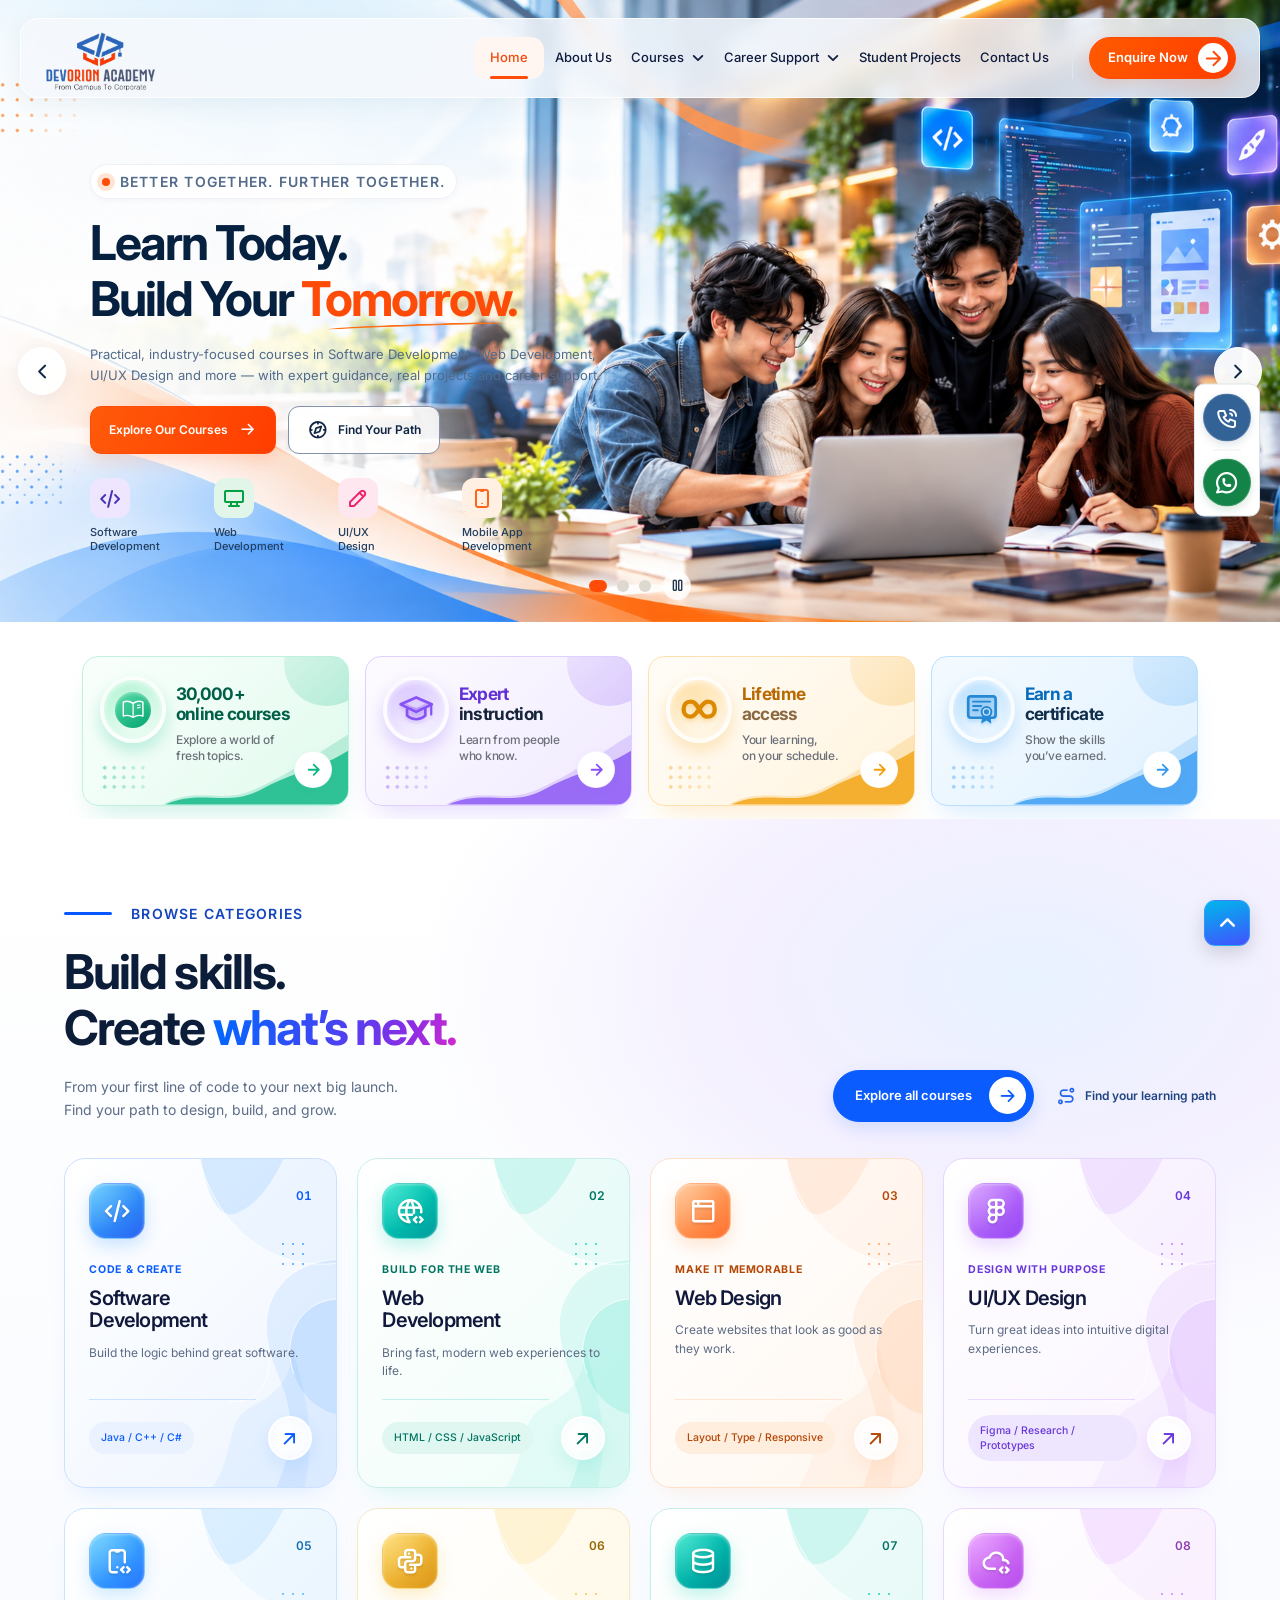
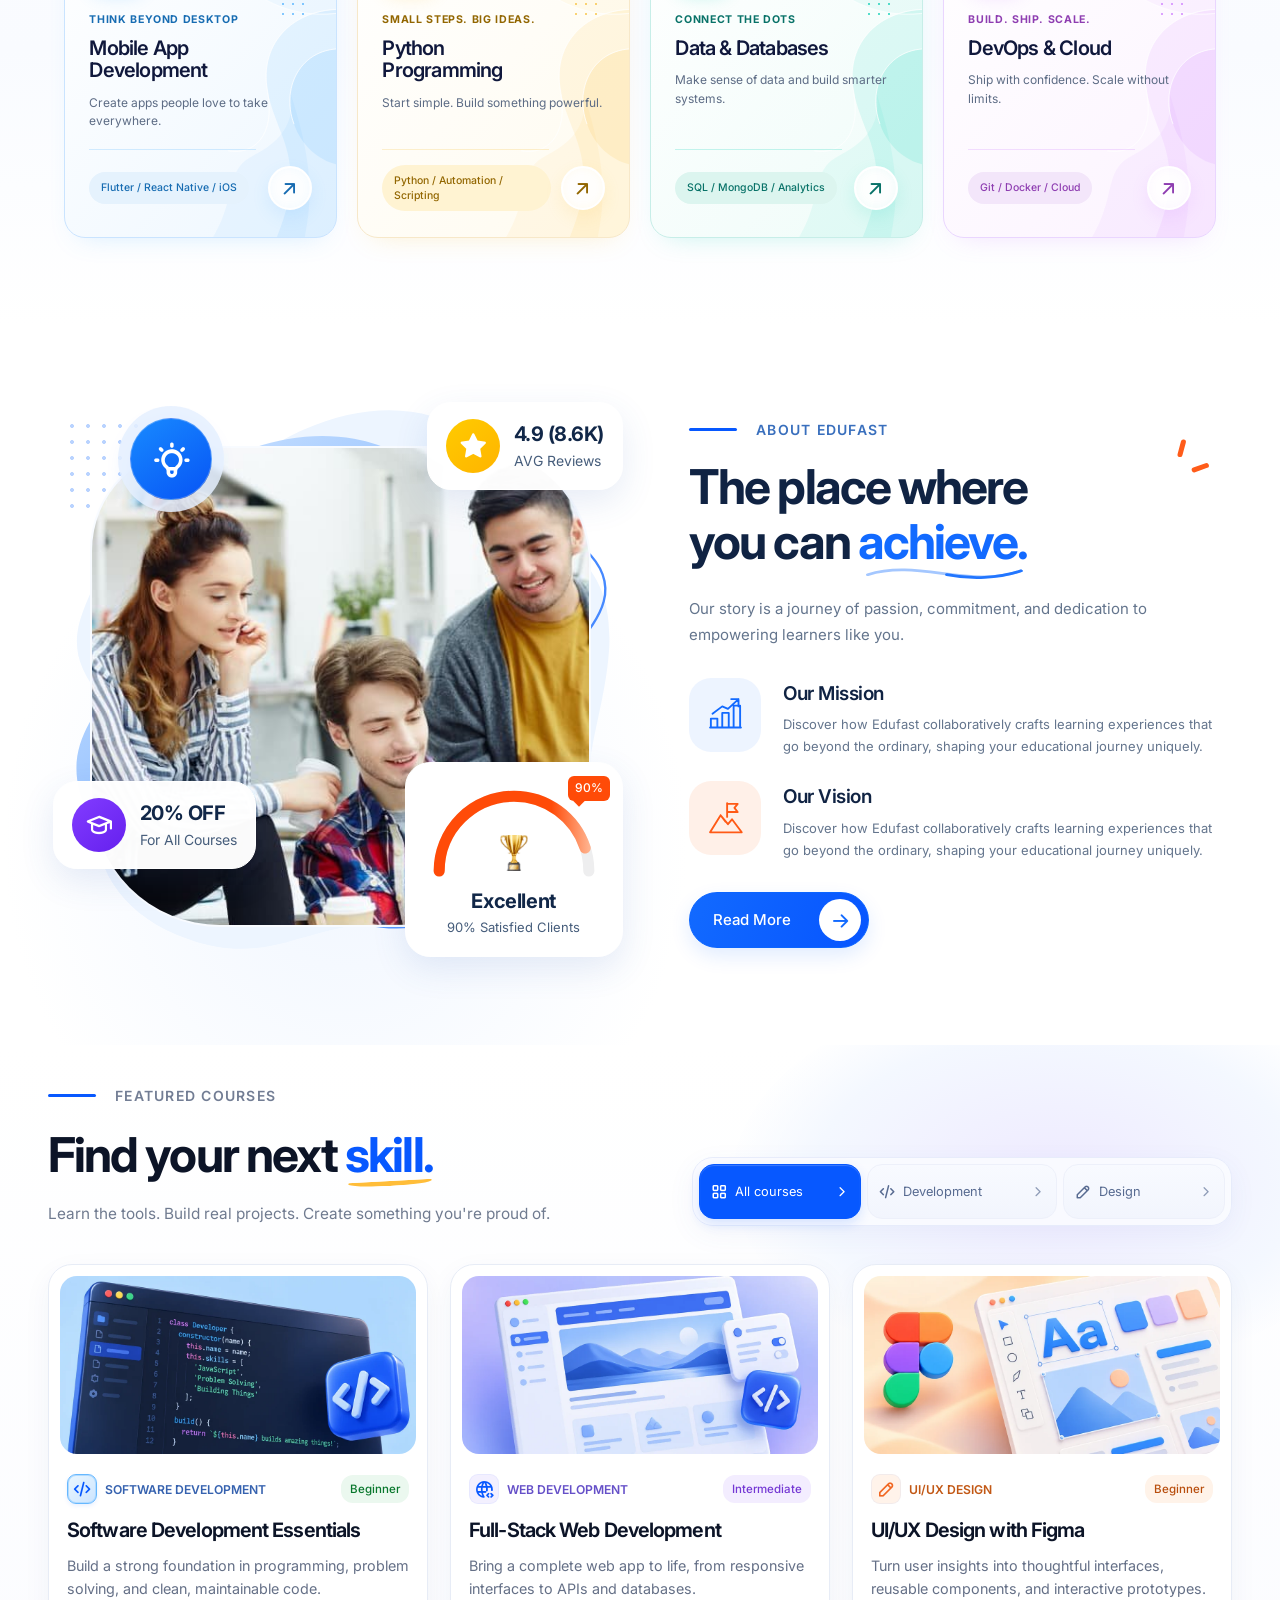
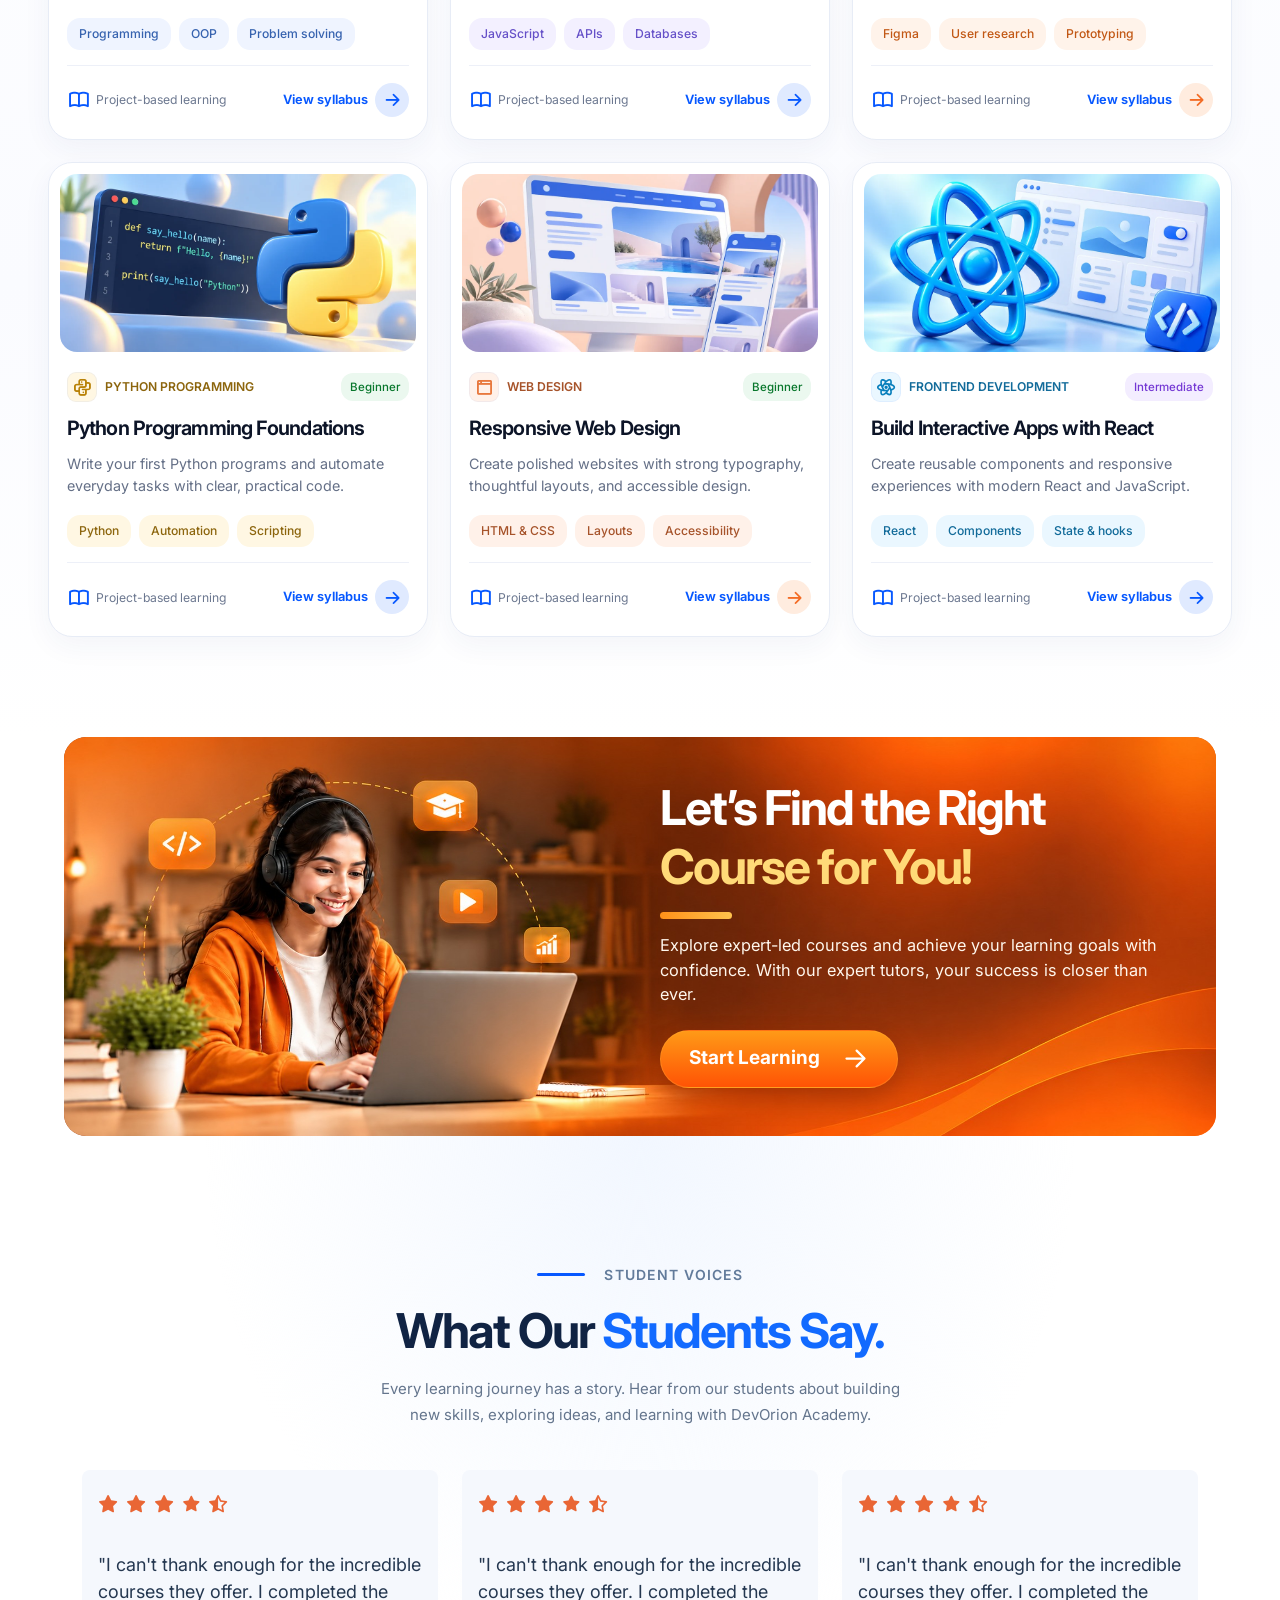
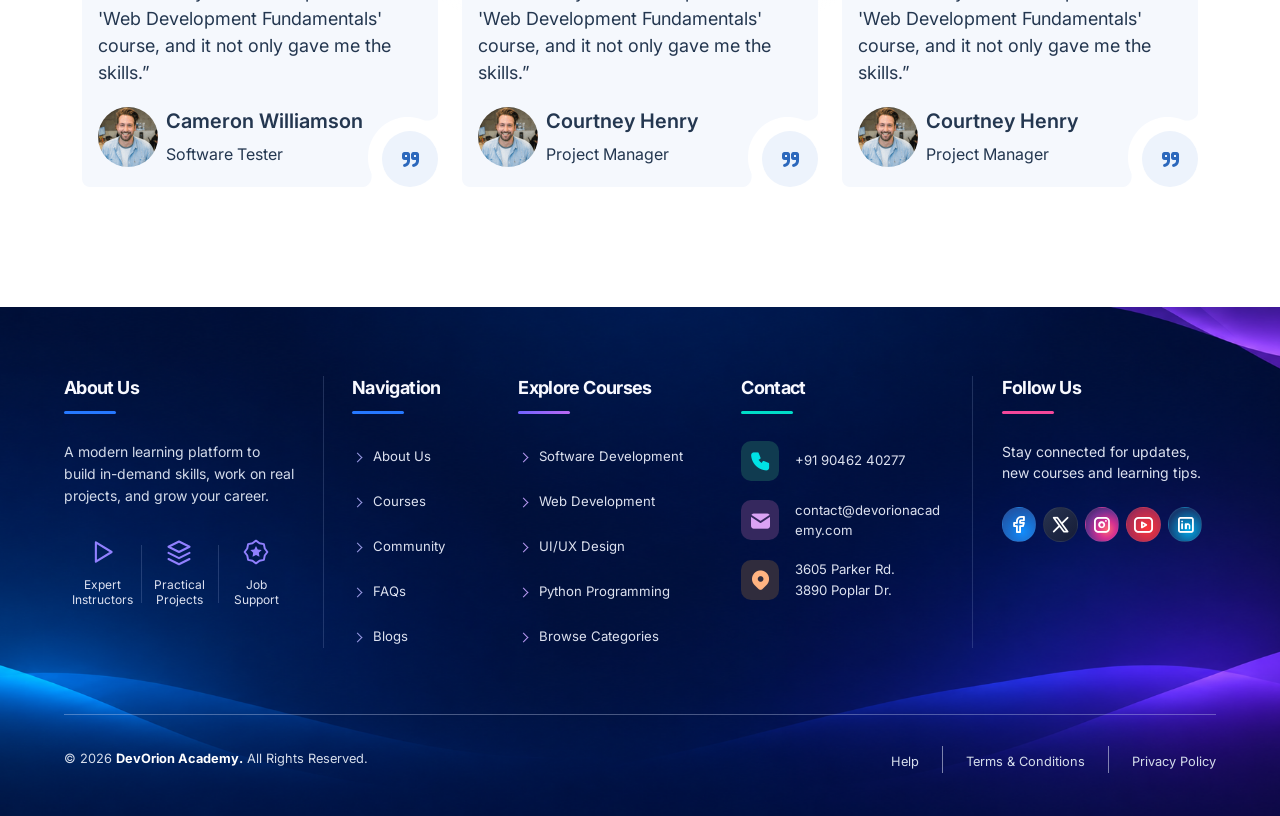
==== commit ac373438: "design fixing done" ====
--- a/index.html
+++ b/index.html
@@ -13,7 +13,7 @@
     <!-- #title -->
     <title>DevOrion Academy - Education & Online Course With Community HTML Template</title>
     <!-- #favicon -->
-    <link rel="shortcut icon" href="assets/images/fav.png" type="image/x-icon">
+    <link rel="icon" href="assets/images/fav-1.png" type="image/png">
 
     <!-- ==== css dependencies start ==== -->
     <link rel="stylesheet" href="assets/css/style.min.css">
@@ -31,6 +31,7 @@
     <link rel="stylesheet" href="assets/css/typography.css">
     <link rel="stylesheet" href="assets/css/scroll-reveal.css">
     <link rel="stylesheet" href="assets/css/page-loader.css">
+    <link rel="stylesheet" href="assets/css/enquiry-modal.css">
 </head>
 
 <body class="home-page">
@@ -97,7 +98,7 @@
                         <li><a class="academy-nav__link" href="contact.html">Contact Us</a></li>
                     </ul>
                     <div class="academy-nav__actions">
-                        <a class="academy-nav__enquire" href="contact.html#contact-form">Enquire Now <span class="academy-nav__enquire-icon" aria-hidden="true"><svg viewBox="0 0 24 24" fill="none"><path d="M5 12H19M12 5L19 12L12 19" stroke="currentColor" stroke-width="2" stroke-linecap="round" stroke-linejoin="round"/></svg></span></a>
+                        <a class="academy-nav__enquire" href="contact.html#contact-form" data-open-enquiry aria-haspopup="dialog" aria-controls="academy-enquiry">Enquire Now <span class="academy-nav__enquire-icon" aria-hidden="true"><svg viewBox="0 0 24 24" fill="none"><path d="M5 12H19M12 5L19 12L12 19" stroke="currentColor" stroke-width="2" stroke-linecap="round" stroke-linejoin="round"/></svg></span></a>
                     </div>
                 </div>
             </nav>
@@ -642,19 +643,12 @@
 
 
     <!-- testimonial start -->
-    <section class="testimonial__one pt-120 pb-120" aria-labelledby="testimonials-title" data-scroll-reveal>
+    <section id="student-stories" class="testimonial__one student-voices pt-120 pb-120" aria-labelledby="testimonials-title" data-scroll-reveal>
         <div class="container">
-            <div class="row justify-content-center wow fadeInDown">
-                <div class="col-lg-7">
-                    <div class="sec__titletwo text-center mb-10 mb-xl-15">
-                        <h2 id="testimonials-title" class="two__title section-heading n700-color mb-4 mb-xl-5">
-                            What our customers say
-                        </h2>
-                        <p class="pragraph max61 pragraph m-auto">
-                            We take immense pride in the positive impact our courses and community have on learners' lives.
-                        </p>
-                    </div>
-                </div>
+            <div class="student-voices__heading">
+                <span class="student-voices__eyebrow section-label">Student Voices</span>
+                <h2 id="testimonials-title" class="section-heading">What Our <span>Students Say.</span></h2>
+                <p class="student-voices__description">Every learning journey has a story. Hear from our students about building new skills, exploring ideas, and learning with DevOrion Academy.</p>
             </div>
             <div class="swiper testimonial__onewrap">
                 <div class="swiper-wrapper">
@@ -790,9 +784,9 @@
     <!-- testimonial end -->
 
     <nav class="quick-contact" aria-label="Quick contact">
-        <a class="quick-contact__button quick-contact__button--call" href="tel:+919876543210" aria-label="Call DevOrion Academy at +91 98765 43210" title="Call us"><i class="ti ti-phone-call" aria-hidden="true"></i></a>
+        <a class="quick-contact__button quick-contact__button--call" href="tel:+919046240277" aria-label="Call DevOrion Academy at +91 90462 40277" title="Call us"><i class="ti ti-phone-call" aria-hidden="true"></i></a>
         <span class="quick-contact__divider" aria-hidden="true"></span>
-        <a class="quick-contact__button quick-contact__button--whatsapp" href="https://wa.me/919876543210" target="_blank" rel="noopener noreferrer" aria-label="Chat with DevOrion Academy on WhatsApp (opens in a new tab)" title="Chat on WhatsApp"><i class="ti ti-brand-whatsapp" aria-hidden="true"></i></a>
+        <a class="quick-contact__button quick-contact__button--whatsapp" href="https://wa.me/919046240277" target="_blank" rel="noopener noreferrer" aria-label="Chat with DevOrion Academy on WhatsApp (opens in a new tab)" title="Chat on WhatsApp"><i class="ti ti-brand-whatsapp" aria-hidden="true"></i></a>
     </nav>
     <!-- footer Start -->
     <footer class="site-footer">
@@ -831,8 +825,8 @@
                     <section id="contact" class="site-footer__column site-footer__column--contact" aria-labelledby="footer-contact-title">
                         <h2 id="footer-contact-title">Contact</h2>
                         <ul class="site-footer__contacts">
-                            <li><span class="site-footer__contact-icon site-footer__contact-icon--phone"><i class="ti ti-phone-filled" aria-hidden="true"></i></span><a href="tel:+13035550105">(303) 555-0105</a></li>
-                            <li><span class="site-footer__contact-icon site-footer__contact-icon--email"><i class="ti ti-mail-filled" aria-hidden="true"></i></span><div><a href="mailto:info@gmail.com">info@gmail.com</a><a href="mailto:example@gmail.com">example@gmail.com</a></div></li>
+                            <li><span class="site-footer__contact-icon site-footer__contact-icon--phone"><i class="ti ti-phone-filled" aria-hidden="true"></i></span><a href="tel:+919046240277">+91 90462 40277</a></li>
+                            <li><span class="site-footer__contact-icon site-footer__contact-icon--email"><i class="ti ti-mail-filled" aria-hidden="true"></i></span><div><a href="mailto:contact@devorionacademy.com">contact@devorionacademy.com</a></div></li>
                             <li><span class="site-footer__contact-icon site-footer__contact-icon--address"><i class="ti ti-map-pin-filled" aria-hidden="true"></i></span><p>3605 Parker Rd.<br>3890 Poplar Dr.</p></li>
                         </ul>
                     </section>
@@ -862,6 +856,50 @@
     <!-- footer end -->
 
 
+
+    <!-- Course guidance: opens 20 seconds after the loading screen has fully finished. -->
+    <dialog id="academy-enquiry" class="enquiry-modal" aria-labelledby="enquiry-title" aria-describedby="enquiry-description">
+        <button class="enquiry-modal__close" type="button" aria-label="Close course enquiry" autofocus><svg viewBox="0 0 24 24" fill="none" aria-hidden="true"><path d="m6 6 12 12M18 6 6 18" stroke="currentColor" stroke-width="1.8" stroke-linecap="round"/></svg></button>
+        <div class="enquiry-modal__layout">
+            <aside class="enquiry-story" aria-label="Personal course guidance">
+
+                <span class="enquiry-story__eyebrow"><span aria-hidden="true"></span>YOUR NEXT CHAPTER</span>
+                <h2>Big ambitions.<br><span>A clear next step.</span></h2>
+                <p>You bring the curiosity. We&rsquo;ll help you find the course that turns it into something real.</p>
+                <ul class="enquiry-story__benefits">
+                    <li><span aria-hidden="true"><svg viewBox="0 0 20 20" fill="none"><path d="m5 10 3 3 7-7" stroke="currentColor" stroke-width="1.7" stroke-linecap="round" stroke-linejoin="round"/></svg></span>Find a path that fits your goals</li>
+                    <li><span aria-hidden="true"><svg viewBox="0 0 20 20" fill="none"><path d="m5 10 3 3 7-7" stroke="currentColor" stroke-width="1.7" stroke-linecap="round" stroke-linejoin="round"/></svg></span>Explore practical, project-led learning</li>
+                    <li><span aria-hidden="true"><svg viewBox="0 0 20 20" fill="none"><path d="m5 10 3 3 7-7" stroke="currentColor" stroke-width="1.7" stroke-linecap="round" stroke-linejoin="round"/></svg></span>Get your questions answered</li>
+                </ul>
+                <div class="enquiry-advisor"><img src="assets/images/contact-page/support-advisor.jpg" alt="A course advisor ready to help" width="76" height="76" loading="lazy" decoding="async"><div><span>A little guidance goes a long way.</span><strong>Let&rsquo;s build your next move.</strong></div></div>
+                <span class="enquiry-story__foot">From Campus To Corporate <svg viewBox="0 0 24 24" fill="none" aria-hidden="true"><path d="M5 17 17 5M5 5h12v12" stroke="currentColor" stroke-width="1.5" stroke-linecap="round" stroke-linejoin="round"/></svg></span>
+            </aside>
+            <section class="enquiry-panel">
+                <div class="enquiry-panel__heading"><span class="enquiry-kicker">FREE COURSE GUIDANCE</span><h2 id="enquiry-title">Find your right fit<span>.</span></h2><p id="enquiry-description">Tell us a little about yourself. Let&rsquo;s find a learning path that feels right for you.</p></div>
+                <form id="academy-enquiry-form" class="enquiry-form" action="mailto:contact@devorionacademy.com" method="post" enctype="text/plain" aria-describedby="enquiry-handoff-note">
+                    <div class="enquiry-form__grid">
+                        <div class="enquiry-field"><label for="enquiry-name">Full name <span aria-hidden="true">*</span></label><input id="enquiry-name" name="student_name" type="text" placeholder="Your full name" autocomplete="name" maxlength="100" required></div>
+                        <div class="enquiry-field"><label for="enquiry-phone">Mobile number <span aria-hidden="true">*</span></label><input id="enquiry-phone" name="mobile" type="tel" placeholder="e.g. +91 90462 40277" autocomplete="tel" inputmode="tel" maxlength="24" required aria-describedby="enquiry-phone-help"><small id="enquiry-phone-help">Include your country code.</small></div>
+                        <div class="enquiry-field enquiry-field--full"><label for="enquiry-course">What would you love to learn? <span aria-hidden="true">*</span></label><div class="enquiry-select"><select data-native-select id="enquiry-course" name="course" required><option value="" disabled selected>Choose a course or let us help you decide</option><option>Software Development</option><option>Full Stack Web Development</option><option>UI/UX Design with Figma</option><option>Python Programming</option><option>Web Design</option><option>React Development</option><option>AI &amp; Emerging Technology</option><option>Not sure yet &mdash; help me choose</option></select><svg viewBox="0 0 20 20" fill="none" aria-hidden="true"><path d="m6 8 4 4 4-4" stroke="currentColor" stroke-width="1.6" stroke-linecap="round" stroke-linejoin="round"/></svg></div></div>
+                        <div class="enquiry-field enquiry-field--full"><label for="enquiry-email">Email address <span class="enquiry-optional">Optional</span></label><input id="enquiry-email" name="email" type="email" placeholder="you@example.com" autocomplete="email" maxlength="254"></div>
+                        <div class="enquiry-field"><label for="enquiry-stage">Where are you now? <span class="enquiry-optional">Optional</span></label><div class="enquiry-select"><select data-native-select id="enquiry-stage" name="learner_stage"><option value="">Select your current stage</option><option>School student</option><option>College student</option><option>Recent graduate</option><option>Working professional</option><option>Exploring a career change</option></select><svg viewBox="0 0 20 20" fill="none" aria-hidden="true"><path d="m6 8 4 4 4-4" stroke="currentColor" stroke-width="1.6" stroke-linecap="round" stroke-linejoin="round"/></svg></div></div>
+                        <div class="enquiry-field"><label for="enquiry-start">When would you like to start? <span class="enquiry-optional">Optional</span></label><div class="enquiry-select"><select data-native-select id="enquiry-start" name="start_when"><option value="">Choose a timeline</option><option>As soon as possible</option><option>Within a month</option><option>In 1&ndash;3 months</option><option>Just exploring for now</option></select><svg viewBox="0 0 20 20" fill="none" aria-hidden="true"><path d="m6 8 4 4 4-4" stroke="currentColor" stroke-width="1.6" stroke-linecap="round" stroke-linejoin="round"/></svg></div></div>
+                    </div>
+                    <label class="enquiry-consent" for="enquiry-consent"><input id="enquiry-consent" name="contact_consent" type="checkbox" required><span>I agree to be contacted by DevOrion Academy about my course enquiry.</span></label>
+                    <button class="enquiry-submit" type="submit"><span>Continue on WhatsApp</span><svg viewBox="0 0 24 24" fill="none" aria-hidden="true"><path d="M5 12h14m-6-6 6 6-6 6" stroke="currentColor" stroke-width="1.8" stroke-linecap="round" stroke-linejoin="round"/></svg></button>
+                    <p id="enquiry-handoff-note" class="enquiry-note"><svg viewBox="0 0 20 20" fill="none" aria-hidden="true"><rect x="5" y="8" width="10" height="9" rx="2" stroke="currentColor" stroke-width="1.4"/><path d="M7 8V6a3 3 0 0 1 6 0v2" stroke="currentColor" stroke-width="1.4" stroke-linecap="round"/></svg>Review and send your enquiry in WhatsApp. No payment required.</p>
+                </form>
+                <div id="enquiry-result" class="enquiry-result" role="status" aria-live="polite" hidden>
+                    <span class="enquiry-result__icon" aria-hidden="true"><svg viewBox="0 0 32 32" fill="none"><path d="m8 16 5 5 11-11" stroke="currentColor" stroke-width="2.2" stroke-linecap="round" stroke-linejoin="round"/></svg></span>
+                    <h3>One small step to your next chapter.</h3><p>Your enquiry draft is ready. Review it in WhatsApp and tap <strong>Send</strong> to reach our team.</p>
+                    <a id="enquiry-whatsapp-link" class="enquiry-submit" href="https://wa.me/919046240277" target="_blank" rel="noopener noreferrer">Open WhatsApp <svg viewBox="0 0 24 24" fill="none" aria-hidden="true"><path d="M5 12h14m-6-6 6 6-6 6" stroke="currentColor" stroke-width="1.8" stroke-linecap="round" stroke-linejoin="round"/></svg></a>
+                    <button class="enquiry-result__edit" type="button">Edit my details</button>
+                </div>
+                <button class="enquiry-later" type="button">I&rsquo;ll explore a little more first</button>
+            </section>
+        </div>
+    </dialog>
+
     <!-- ==== js dependencies start ==== -->
     <script src="assets/js/plugins/plugins.js"></script>
     <script src="assets/js/plugins/slick.min.js"></script>
@@ -873,6 +911,7 @@
     <script src="assets/js/banner-slider.js"></script>
     <script src="assets/js/featured-courses.js"></script>
     <script src="assets/js/scroll-reveal.js"></script>
+    <script src="assets/js/enquiry-modal.js"></script>
 
 </body>
 
--- a/assets/css/custom.css
+++ b/assets/css/custom.css
@@ -103,7 +103,7 @@
 .benefit-card--access .benefit-card__glyph { color: #dd8900; }
 .benefit-card--certificate .benefit-card__glyph { color: #2488d5; }
 .benefit-card__copy { position: absolute; top: 18.2%; left: 35%; right: 4%; }
-.benefit-card h3 { margin: 0 0 .45em; color: var(--benefit-title); font-size: 7.2cqw; font-weight: 700 !important; line-height: 1.16; letter-spacing: -.04em; text-transform: none; }
+.benefit-card h3 { margin: 0 0 .45em; color: var(--benefit-title); font-size: 6.5cqw; font-weight: 700 !important; line-height: 1.16; letter-spacing: -.04em; text-transform: none; }
 .benefit-card h3 > span { color: var(--benefit-heading); font-size: inherit; font-weight: inherit; line-height: inherit; letter-spacing: inherit; }
 .benefit-card p { margin: 0; color: #6c7079; font-size: 4.5cqw; line-height: 1.4; font-weight: 500; letter-spacing: -.02em; }
 .benefit-card__arrow { position: absolute; right: 6%; bottom: 11%; display: grid; place-items: center; width: 14.2%; aspect-ratio: 1; border: 1px solid rgb(var(--benefit-rgb) / 8%); border-radius: 50%; background: #fff; color: var(--benefit-accent); box-shadow: 0 3px 8px rgb(var(--benefit-rgb) / 7%); transition: color 200ms ease, transform 200ms ease; }
@@ -135,3 +135,18 @@
 .testimonial__onewrap .swiper-slide { height: auto; }
 .testimonial__onewrap .testi__oneitem { height: 100%; }
 .testimonial__onewrap .slider-btn:has(.swiper-button-lock) { display: none !important; }
+
+/* Student voices: the same label, title scale and blue accent as the homepage sections. */
+.student-voices { position: relative; isolation: isolate; scroll-margin-top: 116px; background: radial-gradient(ellipse at 50% 0, #f2f7ff, transparent 48%), #fff; }
+.student-voices__heading { max-width: 780px; margin: 0 auto 42px; text-align: center; }
+.student-voices__eyebrow { display: inline-flex; align-items: center; gap: 19px; margin: 0 0 18px; color: #627b9b; }
+.student-voices__eyebrow::before { flex: 0 0 auto; width: 48px; height: 3px; border-radius: 99px; background: #0758ff; content: ''; }
+.home-page .student-voices__heading .section-heading { margin: 0; color: #102343; }
+.home-page .student-voices__heading .section-heading > span { color: #126aff; }
+.student-voices__description { max-width: 59ch; margin: 17px auto 0; color: #64758d; font-size: 15px; font-weight: 400; line-height: 1.75; }
+@media (max-width: 575px) {
+    .student-voices__heading { margin-bottom: 28px; }
+    .student-voices__eyebrow { gap: 13px; margin-bottom: 15px; }
+    .student-voices__eyebrow::before { width: 35px; }
+    .student-voices__description { margin-top: 14px; font-size: 13px; }
+}
--- a/assets/css/typography.css
+++ b/assets/css/typography.css
@@ -1,11 +1,12 @@
-/* One type scale for the homepage's section headings and section labels. */
-.home-page {
+/* Shared type scale for the home and Student Projects section headings and labels. */
+.home-page, .projects-page {
     --section-heading-font: var(--body-font, "Inter", sans-serif);
     --section-heading-size: 48px;
     --section-label-size: 14px;
 }
 
-.home-page .section-heading {
+.home-page .section-heading,
+.projects-page .academy-projects .section-heading {
     font-family: var(--section-heading-font);
     font-size: var(--section-heading-size);
     font-style: normal;
@@ -15,7 +16,8 @@
     text-transform: none;
 }
 
-.home-page .section-heading :is(span, em) {
+.home-page .section-heading :is(span, em),
+.projects-page .academy-projects .section-heading :is(span, em) {
     font-family: inherit;
     font-size: inherit;
     font-style: inherit;
@@ -24,7 +26,8 @@
     letter-spacing: inherit;
 }
 
-.home-page .section-label {
+.home-page .section-label,
+.projects-page .academy-projects .section-label {
     font-family: var(--section-heading-font);
     font-size: var(--section-label-size);
     font-weight: 600;
@@ -34,11 +37,11 @@
 }
 
 @media (max-width: 1199px) {
-    .home-page { --section-heading-size: 40px; }
+    .home-page, .projects-page { --section-heading-size: 40px; }
 }
 
 @media (max-width: 575px) {
-    .home-page {
+    .home-page, .projects-page {
         --section-heading-size: 32px;
         --section-label-size: 12px;
     }
--- a/assets/css/enquiry-modal.css
+++ b/assets/css/enquiry-modal.css
@@ -0,0 +1,123 @@
+/* Home-page course guidance. All styles stay inside the native dialog. */
+.enquiry-modal { width: min(940px, calc(100% - 40px)); max-width: none; max-height: calc(100vh - 40px); max-height: calc(100dvh - 40px); margin: auto; padding: 0; overflow: auto; overscroll-behavior: contain; border: 1px solid rgb(255 255 255 / 85%); border-radius: 28px; background: #fffefa; box-shadow: 0 35px 120px rgb(4 20 47 / 35%), 0 0 0 8px rgb(255 255 255 / 6%); color: #172b4b; font-family: var(--body-font, "Inter", sans-serif); font-size: 14px; line-height: 1.5; }
+.enquiry-modal:not([open]) { display: none; }
+.enquiry-modal[open] { display: block; animation: enquiry-enter 420ms cubic-bezier(.16, 1, .3, 1) both; }
+.enquiry-modal::backdrop { background: rgb(5 18 40 / 62%); -webkit-backdrop-filter: blur(7px); backdrop-filter: blur(7px); animation: enquiry-backdrop 320ms ease both; }
+.enquiry-modal.is-closing { animation: enquiry-exit 180ms ease both; }
+.enquiry-modal.is-closing::backdrop { animation: enquiry-backdrop-exit 180ms ease both; }
+.enquiry-modal :where(span, a, p, small, button, label, input, select, li, strong) { color: inherit; font: inherit; letter-spacing: inherit; }
+.enquiry-modal :is(h2, h3) { color: inherit; font-family: inherit; font-weight: 700 !important; text-transform: none; text-wrap: pretty; letter-spacing: -.045em; }
+.enquiry-modal a { text-decoration: none; }
+.enquiry-modal button { cursor: pointer; }
+.enquiry-modal [hidden] { display: none !important; }
+.enquiry-modal :is(a, button, input, select):focus-visible { outline: 3px solid #9ebff5; outline-offset: 3px; }
+.enquiry-modal__layout { display: grid; grid-template-columns: minmax(0, .78fr) minmax(0, 1.22fr); }
+.enquiry-modal__close { position: absolute; z-index: 3; top: 16px; right: 16px; display: grid; place-items: center; width: 34px; height: 34px; padding: 0; border: 1px solid #e6e9ee; border-radius: 50%; background: #fff; color: #758099; transition: color 180ms ease, background-color 180ms ease; }
+.enquiry-modal__close:hover { background: #fff2e9; color: #d56125; }
+.enquiry-modal__close svg { width: 18px; height: 18px; }
+
+/* Quiet editorial panel with the academy's navy and orange palette. */
+.enquiry-story { position: relative; isolation: isolate; display: flex; flex-direction: column; min-width: 0; padding: 36px 31px 27px; overflow: hidden; border-radius: 27px 0 0 27px; background: radial-gradient(ellipse at 0 100%, #275c9d, transparent 56%), linear-gradient(145deg, #0c2246, #183b64); color: #fff; }
+.enquiry-story::before { position: absolute; z-index: -1; right: -120px; top: 29%; width: 270px; height: 270px; border: 1px solid rgb(163 191 230 / 12%); border-radius: 50%; box-shadow: 0 0 0 35px rgb(163 191 230 / 3%), 0 0 0 70px rgb(163 191 230 / 2%); content: ''; }
+.enquiry-story::after { position: absolute; z-index: -1; right: -80px; bottom: -95px; width: 220px; height: 220px; border-radius: 50%; background: radial-gradient(ellipse, rgb(255 168 107 / 19%), transparent 70%); content: ''; }
+.enquiry-story__eyebrow { display: inline-flex; align-items: center; gap: 8px; margin: 0 0 15px; color: #b7cbe5; font-size: 9px; font-weight: 600; letter-spacing: 1.8px; }
+.enquiry-story__eyebrow > span { width: 5px; height: 5px; border-radius: 50%; background: #ff9d5a; box-shadow: 0 0 0 4px rgb(255 157 90 / 10%); }
+.enquiry-story h2 { margin: 0 0 15px; font-size: 35px; line-height: 1.12; }
+.enquiry-story h2 > span { color: #ffb37e; font: inherit; }
+.enquiry-story > p { margin: 0 0 27px; color: #b8cbe3; font-size: 13px; line-height: 1.8; }
+.enquiry-story__benefits { display: grid; gap: 14px; margin: 0 0 31px; padding: 0; list-style: none; }
+.enquiry-story__benefits li { display: flex; align-items: start; gap: 10px; color: #e0e9f5; font-size: 11px; line-height: 1.6; }
+.enquiry-story__benefits li > span { display: grid; flex: 0 0 auto; place-items: center; width: 20px; height: 20px; border: 1px solid rgb(151 192 222 / 20%); border-radius: 50%; background: rgb(153 208 217 / 9%); color: #9bdfcb; }
+.enquiry-story__benefits svg { width: 15px; height: 15px; }
+.enquiry-advisor { display: flex; align-items: center; gap: 12px; margin-top: auto; padding: 13px; border: 1px solid rgb(194 211 235 / 15%); border-radius: 16px; background: rgb(255 255 255 / 5%); }
+.enquiry-advisor > img { display: block; flex: 0 0 auto; width: 46px; height: 46px; border: 2px solid rgb(255 255 255 / 30%); border-radius: 50%; object-fit: cover; object-position: 62% 32%; }
+.enquiry-advisor span { display: block; margin-bottom: 5px; color: #a4bddc; font-size: 9px; line-height: 1.5; }
+.enquiry-advisor strong { display: block; color: #f3f7ff; font-size: 11px; font-weight: 500; line-height: 1.5; }
+.enquiry-story__foot { display: flex; align-items: center; justify-content: space-between; gap: 10px; margin-top: 23px; padding-top: 17px; border-top: 1px solid rgb(194 211 235 / 13%); color: #91abcf; font-size: 9px; letter-spacing: .8px; }
+.enquiry-story__foot > svg { width: 15px; height: 15px; color: #ffb37e; }
+
+.enquiry-panel { min-width: 0; padding: 38px 38px 20px; }
+.enquiry-panel__heading { margin-bottom: 22px; padding-right: 14px; }
+.enquiry-kicker { display: inline-flex; align-items: center; gap: 7px; margin-bottom: 11px; color: #a7693b; font-size: 9px; font-weight: 600; line-height: 1.5; letter-spacing: 1.8px; }
+.enquiry-kicker::before { width: 20px; height: 1px; background: #d89a6e; content: ''; }
+.enquiry-panel__heading h2 { margin: 0 0 9px; color: #152b4c; font-size: 31px; line-height: 1.15; }
+.enquiry-panel__heading h2 > span { color: #f07a36; font: inherit; }
+.enquiry-panel__heading > p { max-width: 43ch; margin: 0; color: #6b7a90; font-size: 12px; line-height: 1.7; }
+.enquiry-form { margin: 0; }
+.enquiry-form__grid { display: grid; grid-template-columns: repeat(2, minmax(0, 1fr)); align-items: start; gap: 15px 14px; }
+.enquiry-field { min-width: 0; }
+.enquiry-field--full { grid-column: 1 / -1; }
+.enquiry-field > label { display: block; margin: 0 0 7px; color: #41516b; font-size: 11px; font-weight: 600; line-height: 1.5; }
+.enquiry-field > label > span:not(.enquiry-optional) { margin-left: 2px; color: #e88b51; }
+.enquiry-field > label > .enquiry-optional { margin-left: 4px; color: #a0aaba; font-size: 9px; font-weight: 400; }
+.enquiry-field :is(input, select) { display: block; width: 100%; min-height: 44px; margin: 0; padding: 11px 12px; border: 1px solid #e2e7ee; border-radius: 10px; background: #fff; box-shadow: 0 2px 3px rgb(20 43 80 / 1%); color: #344b6a; font-size: 12px; line-height: 1.5; transition: border-color 180ms ease, box-shadow 180ms ease; }
+.enquiry-field :is(input, select):focus { border-color: #8baad3; box-shadow: 0 0 0 3px rgb(78 127 190 / 8%); outline: none; }
+.enquiry-field input::placeholder { color: #a4afbf; opacity: 1; }
+.enquiry-select { position: relative; }
+.enquiry-select select { padding-right: 32px; appearance: none; cursor: pointer; }
+.enquiry-select select:has(option[value=""]:checked) { color: #98a5b8; }
+.enquiry-select > svg { position: absolute; top: 50%; right: 12px; width: 16px; height: 16px; color: #8c9db3; transform: translateY(-50%); pointer-events: none; }
+.enquiry-field > small { display: block; margin-top: 4px; color: #758499; font-size: 9px; line-height: 1.4; }
+.enquiry-consent { display: flex; align-items: start; gap: 9px; margin: 20px 0 17px; cursor: pointer; }
+.enquiry-consent input { display: block; flex: 0 0 auto; appearance: auto; width: 14px; height: 14px; min-height: 0; margin: 2px 0 0; padding: 0; border-radius: 3px; accent-color: #2b568b; }
+.enquiry-consent > span { color: #65748a; font-size: 10px; line-height: 1.6; }
+.enquiry-submit { display: flex; align-items: center; justify-content: center; gap: 15px; width: 100%; min-height: 47px; padding: 12px 20px; border: 1px solid #ee7b35; border-radius: 11px; background: linear-gradient(120deg, #ff9954, #f57029); box-shadow: 0 6px 14px rgb(230 121 56 / 16%), inset 0 1px 0 rgb(255 255 255 / 35%); color: #fff; font-size: 12px; font-weight: 600; line-height: 1.5; text-align: center; transition: box-shadow 180ms ease, transform 180ms ease; }
+.enquiry-submit:hover { box-shadow: 0 8px 19px rgb(230 121 56 / 24%); color: #fff; transform: translateY(-1px); }
+.enquiry-submit > svg { width: 18px; height: 18px; }
+.enquiry-note { display: flex; align-items: start; justify-content: center; gap: 6px; margin: 11px 0 0; color: #65748a; font-size: 9px; line-height: 1.6; text-align: center; }
+.enquiry-note > svg { flex: 0 0 auto; width: 13px; height: 13px; }
+.enquiry-later { display: block; width: fit-content; margin: 17px auto 0; padding: 4px 0; border: 0; background: transparent; color: #91a0b5; font-size: 10px; line-height: 1.5; text-decoration: underline; text-underline-offset: 3px; }
+.enquiry-later:hover { color: #344e75; }
+.enquiry-result { padding: 20px 0; }
+.enquiry-result__icon { display: grid; place-items: center; width: 62px; height: 62px; margin-bottom: 20px; border: 1px solid #ccebdc; border-radius: 20px; background: #edf9f1; color: #2d9a67; }
+.enquiry-result__icon > svg { width: 31px; height: 31px; }
+.enquiry-result h3 { margin: 0 0 12px; font-size: 26px; line-height: 1.25; }
+.enquiry-result > p { margin: 0 0 25px; color: #7a8ba2; font-size: 13px; line-height: 1.8; }
+.enquiry-result strong { color: #476480; font-weight: 600; }
+.enquiry-result__edit { display: block; margin: 15px auto 0; padding: 6px 12px; border: 0; background: transparent; color: #6c83a3; font-size: 11px; text-decoration: underline; text-underline-offset: 3px; }
+@keyframes enquiry-enter { from { opacity: 0; transform: translateY(24px) scale(.97); } to { opacity: 1; transform: translateY(0) scale(1); } }
+@keyframes enquiry-exit { to { opacity: 0; transform: translateY(12px) scale(.985); } }
+@keyframes enquiry-backdrop { from { background: rgb(5 18 40 / 0%); -webkit-backdrop-filter: blur(0); backdrop-filter: blur(0); } }
+@keyframes enquiry-backdrop-exit { to { background: rgb(5 18 40 / 0%); -webkit-backdrop-filter: blur(0); backdrop-filter: blur(0); } }
+@media (max-width: 800px) {
+    .enquiry-modal { width: min(700px, calc(100% - 28px)); }
+    .enquiry-modal__layout { grid-template-columns: minmax(0, .75fr) minmax(0, 1.25fr); }
+    .enquiry-story { padding: 31px 24px 24px; }
+    .enquiry-story h2 { font-size: 30px; }
+    .enquiry-story > p { font-size: 12px; }
+    .enquiry-story__benefits li { font-size: 10px; }
+    .enquiry-advisor { flex-direction: column; align-items: start; }
+    .enquiry-panel { padding: 37px 25px 22px; }
+    .enquiry-panel__heading h2 { font-size: 28px; }
+    .enquiry-form__grid { gap: 14px 11px; }
+    .enquiry-field > label { font-size: 10px; }
+}
+@media (max-width: 600px) {
+    .enquiry-modal { width: calc(100% - 24px); max-height: calc(100vh - 24px); max-height: calc(100dvh - 24px); border-radius: 22px; }
+    .enquiry-modal__layout { grid-template-columns: 1fr; }
+    .enquiry-modal__close { position: absolute; top: 13px; right: 13px; width: 34px; height: 34px; border-color: rgb(255 255 255 / 22%); background: #fff; }
+    .enquiry-story { padding: 23px 25px 24px; border-radius: 21px 21px 0 0; }
+    .enquiry-story__eyebrow { margin: 0 0 9px; font-size: 8px; }
+    .enquiry-story h2 { margin-bottom: 0; font-size: 29px; }
+    .enquiry-story h2 br { display: none; }
+    .enquiry-story > p, .enquiry-story__benefits, .enquiry-advisor, .enquiry-story__foot { display: none; }
+    .enquiry-panel { padding: 25px 24px 22px; }
+    .enquiry-panel__heading { margin-bottom: 20px; padding-right: 0; }
+    .enquiry-kicker { margin-bottom: 9px; font-size: 8px; }
+    .enquiry-panel__heading h2 { font-size: 28px; }
+    .enquiry-panel__heading > p { font-size: 12px; }
+    .enquiry-field > label { font-size: 11px; }
+    .enquiry-field :is(input, select) { min-height: 46px; font-size: 16px; }
+    .enquiry-select select { padding-right: 28px; }
+    .enquiry-form__grid { grid-template-columns: 1fr; gap: 15px; }
+    .enquiry-field--full { grid-column: auto; }
+    .enquiry-field > small { font-size: 10px; }
+    .enquiry-consent > span { font-size: 11px; }
+    .enquiry-submit { min-height: 49px; font-size: 13px; }
+    .enquiry-note { font-size: 10px; }
+    .enquiry-later { font-size: 11px; }
+    .enquiry-result { padding-top: 8px; }
+}
+@media (prefers-reduced-motion: reduce) {
+    .enquiry-modal, .enquiry-modal::backdrop, .enquiry-modal *, .enquiry-modal *::before { animation: none !important; transition: none !important; }
+}
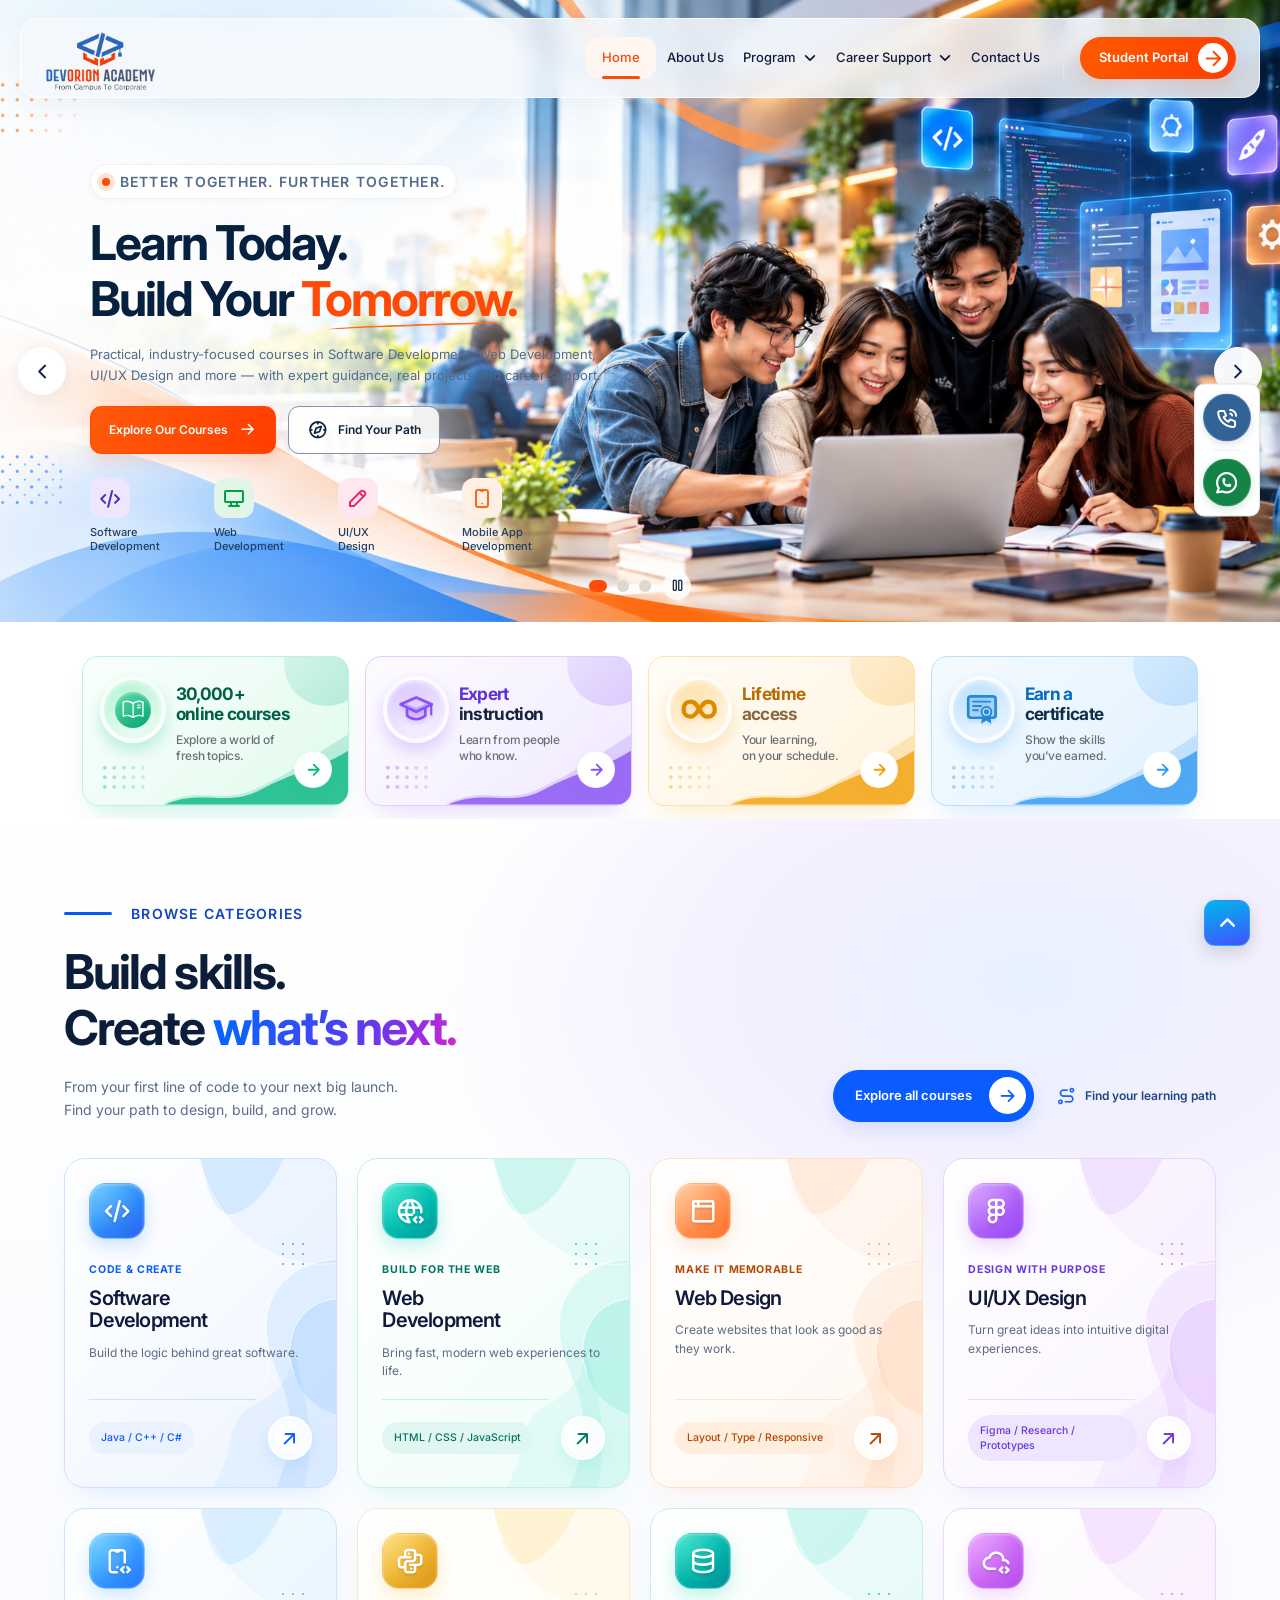
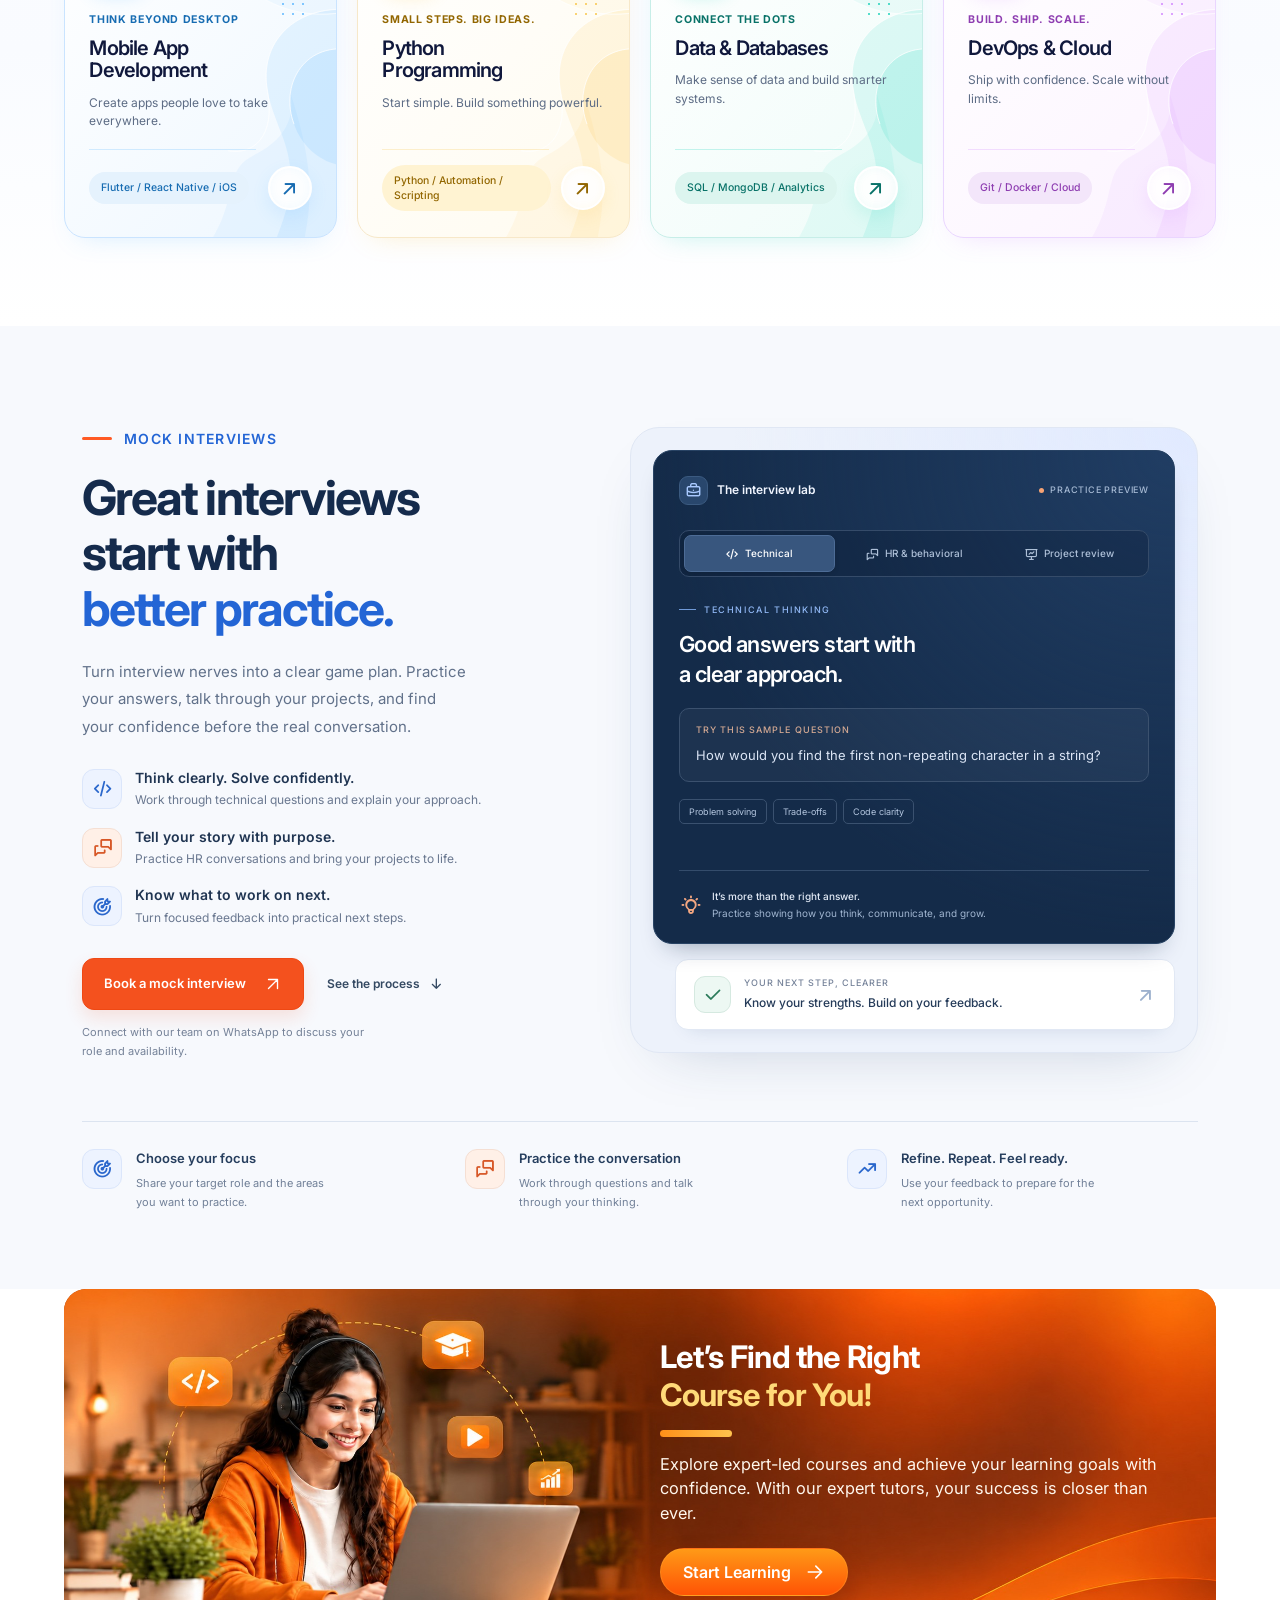
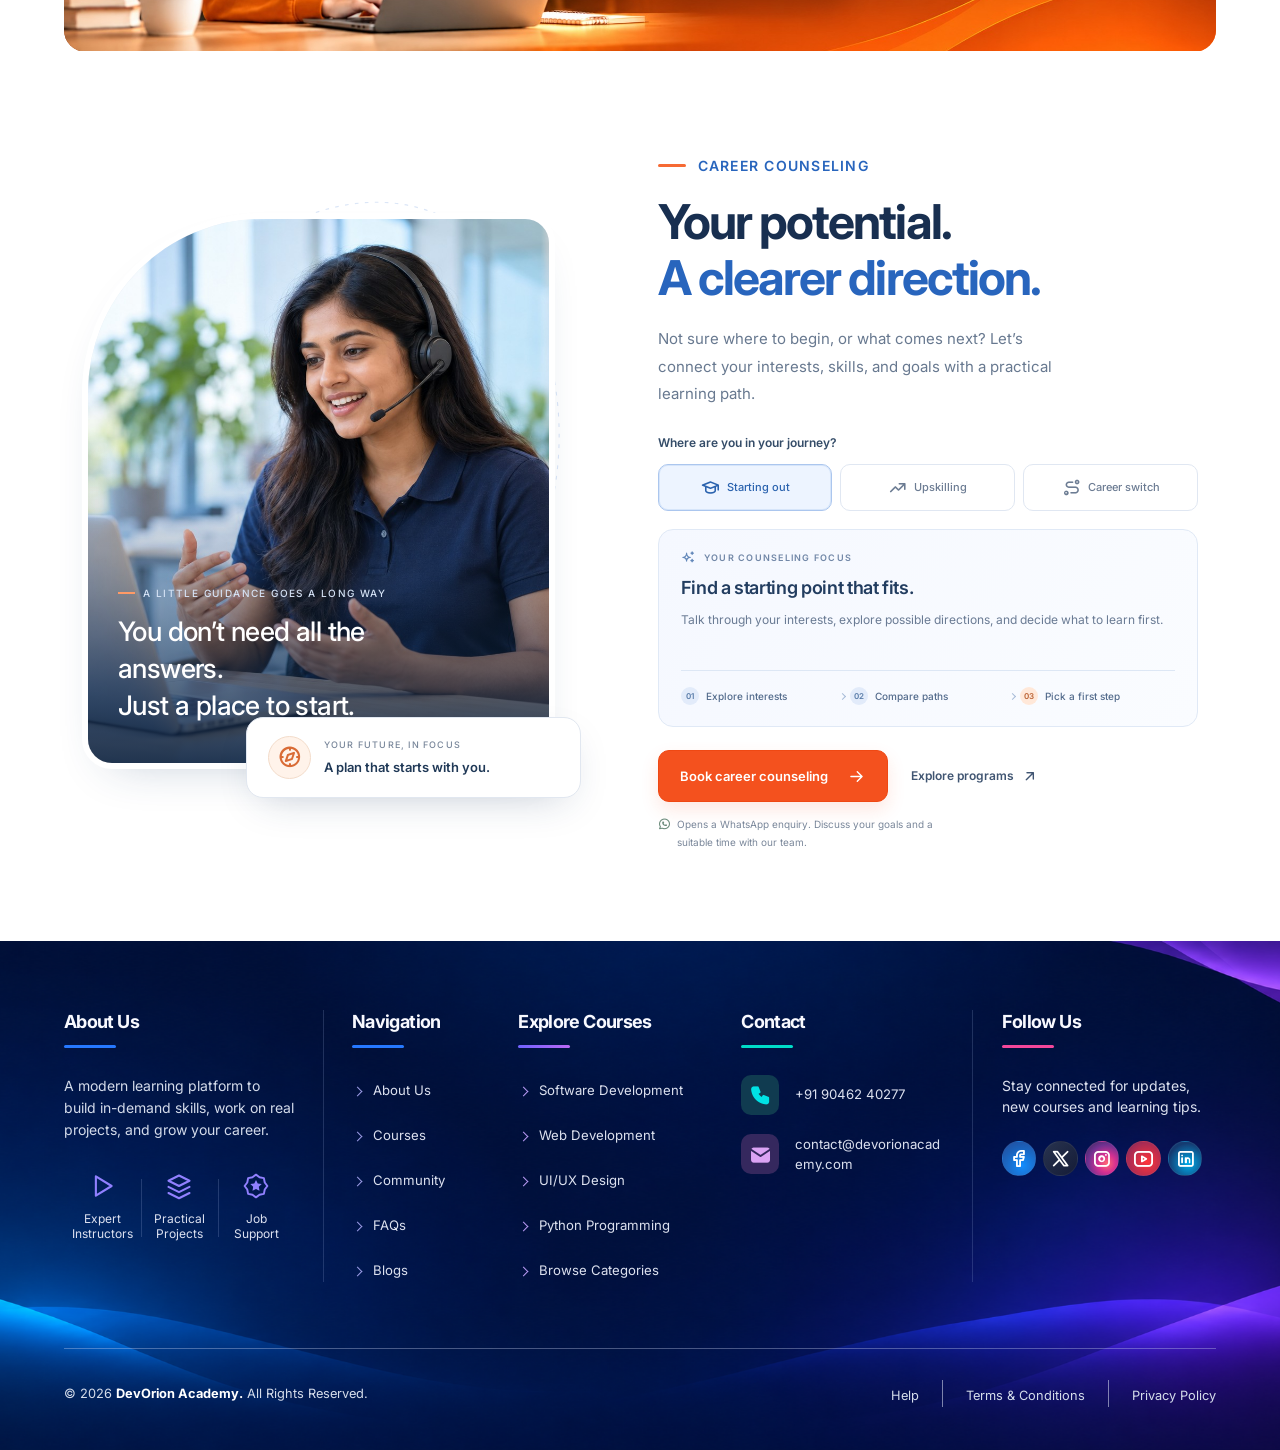
==== commit 5d931119: "design chnaGES" ====
--- a/index.html
+++ b/index.html
@@ -20,12 +20,12 @@
     <link rel="stylesheet" href="assets/css/plugins/slick.css">
     <link rel="stylesheet" href="assets/css/custom.css">
     <link rel="stylesheet" href="assets/css/brand-theme.css">
-    <link rel="stylesheet" href="assets/css/featured-courses.css">
     <link rel="stylesheet" href="assets/css/header.css">
     <link rel="stylesheet" href="assets/css/banner.css">
     <link rel="stylesheet" href="assets/css/categories.css">
-    <link rel="stylesheet" href="assets/css/about.css">
+    <link rel="stylesheet" href="assets/css/mock-interview.css">
     <link rel="stylesheet" href="assets/css/course-finder.css">
+    <link rel="stylesheet" href="assets/css/career-counseling.css">
     <link rel="stylesheet" href="assets/css/footer.css">
     <link rel="stylesheet" href="assets/css/quick-contact.css">
     <link rel="stylesheet" href="assets/css/typography.css">
@@ -49,7 +49,6 @@
     <script src="assets/js/page-loader.js"></script>
 
 
-    <noscript><style>.course-filters, .course-syllabus-button { display: none !important; }</style></noscript>
 
 
     <!-- Scroll To Top Start-->
@@ -73,7 +72,7 @@
                         <li><a class="academy-nav__link" href="about.html">About Us</a></li>
                         <li>
                             <details class="academy-nav__dropdown">
-                                <summary class="academy-nav__link">Courses <svg class="academy-nav__chevron" viewBox="0 0 16 16" fill="none" aria-hidden="true"><path d="M3 5.5L8 10.5L13 5.5" stroke="currentColor" stroke-width="2" stroke-linecap="round" stroke-linejoin="round"/></svg></summary>
+                                <summary class="academy-nav__link">Program <svg class="academy-nav__chevron" viewBox="0 0 16 16" fill="none" aria-hidden="true"><path d="M3 5.5L8 10.5L13 5.5" stroke="currentColor" stroke-width="2" stroke-linecap="round" stroke-linejoin="round"/></svg></summary>
                                 <ul class="academy-nav__submenu">
                                     <li><a href="#courses">Explore All Courses</a></li>
                                     <li><a href="#course-software">Software Development</a></li>
@@ -90,15 +89,17 @@
                                 <summary class="academy-nav__link">Career Support <svg class="academy-nav__chevron" viewBox="0 0 16 16" fill="none" aria-hidden="true"><path d="M3 5.5L8 10.5L13 5.5" stroke="currentColor" stroke-width="2" stroke-linecap="round" stroke-linejoin="round"/></svg></summary>
                                 <ul class="academy-nav__submenu">
                                     <li><a href="#learning-paths">Find Your Learning Path</a></li>
+                                    <li><a href="#mock-interviews">Mock Interviews</a></li>
+                                    <li><a href="#career-counseling">Career Counseling</a></li>
                                     <li><a href="contact.html#contact-form">Speak to an Advisor</a></li>
                                 </ul>
                             </details>
                         </li>
-                        <li><a class="academy-nav__link" href="student-projects.html">Student Projects</a></li>
+                        <!-- <li><a class="academy-nav__link" href="student-projects.html">Student Projects</a></li> -->
                         <li><a class="academy-nav__link" href="contact.html">Contact Us</a></li>
                     </ul>
                     <div class="academy-nav__actions">
-                        <a class="academy-nav__enquire" href="contact.html#contact-form" data-open-enquiry aria-haspopup="dialog" aria-controls="academy-enquiry">Enquire Now <span class="academy-nav__enquire-icon" aria-hidden="true"><svg viewBox="0 0 24 24" fill="none"><path d="M5 12H19M12 5L19 12L12 19" stroke="currentColor" stroke-width="2" stroke-linecap="round" stroke-linejoin="round"/></svg></span></a>
+                        <a class="academy-nav__enquire" href="contact.html#contact-form" data-open-enquiry aria-haspopup="dialog" aria-controls="academy-enquiry">Student Portal <span class="academy-nav__enquire-icon" aria-hidden="true"><svg viewBox="0 0 24 24" fill="none"><path d="M5 12H19M12 5L19 12L12 19" stroke="currentColor" stroke-width="2" stroke-linecap="round" stroke-linejoin="round"/></svg></span></a>
                     </div>
                 </div>
             </nav>
@@ -259,7 +260,7 @@
 
     <!-- online courses start -->
     <section id="learning-paths" class="coding-categories" aria-labelledby="categories-title" data-scroll-reveal>
-        <div class="container">
+        <div id="courses" class="container">
             <div class="coding-categories__heading">
                 <div class="coding-categories__intro">
                     <span class="coding-categories__eyebrow section-label">Browse categories</span>
@@ -272,7 +273,7 @@
                 </div>
             </div>
             <div id="category-grid" class="coding-categories__grid">
-                <a class="coding-category coding-category--software" href="software-development.html" aria-label="Explore Software Development courses">
+                <a id="course-software" class="coding-category coding-category--software" href="full-stack-web-development.html" aria-label="Software Development: view Full Stack Web Development details">
                     <svg class="coding-category__ornament" viewBox="0 0 400 430" preserveAspectRatio="none" aria-hidden="true" focusable="false">
                         <path class="category-wave category-wave--top" d="M194-18C211 75 298 157 420 134V-18Z"/>
                         <path class="category-wave category-wave--petal" d="M199-12C206 38 223 81 253 71C286 60 309 27 329-12Z"/>
@@ -283,7 +284,6 @@
                     </svg>
                     <div class="coding-category__top">
                         <span class="coding-category__icon"><i class="ti ti-code" aria-hidden="true"></i></span>
-                        <span class="coding-category__number" aria-hidden="true">01</span>
                     </div>
                     <div class="coding-category__body">
                         <span class="coding-category__eyebrow">Code &amp; create</span>
@@ -295,7 +295,7 @@
                         <span class="coding-category__arrow" aria-hidden="true"><i class="ti ti-arrow-up-right"></i></span>
                     </div>
                 </a>
-                <a class="coding-category coding-category--web" href="#courses" aria-label="Explore Web Development courses">
+                <a id="course-web" class="coding-category coding-category--web" href="full-stack-web-development.html" aria-label="Web Development: view Full Stack Web Development details">
                     <svg class="coding-category__ornament" viewBox="0 0 400 430" preserveAspectRatio="none" aria-hidden="true" focusable="false">
                         <path class="category-wave category-wave--top" d="M194-18C211 75 298 157 420 134V-18Z"/>
                         <path class="category-wave category-wave--petal" d="M199-12C206 38 223 81 253 71C286 60 309 27 329-12Z"/>
@@ -304,9 +304,8 @@
                         <path class="category-wave category-wave--lower" d="M207 446C259 382 231 344 278 323C322 304 341 276 332 239C365 330 368 379 350 446Z"/>
                         <path class="category-wave__line" d="M194-18C211 75 298 157 420 134M420 132C341 126 285 174 299 239C311 298 278 323 241 317M420 184C351 176 317 232 338 282"/>
                     </svg>
-                    <div class="coding-category__top">
+                    <div id="course-react" class="coding-category__top">
                         <span class="coding-category__icon"><i class="ti ti-world-code" aria-hidden="true"></i></span>
-                        <span class="coding-category__number" aria-hidden="true">02</span>
                     </div>
                     <div class="coding-category__body">
                         <span class="coding-category__eyebrow">Build for the web</span>
@@ -318,7 +317,7 @@
                         <span class="coding-category__arrow" aria-hidden="true"><i class="ti ti-arrow-up-right"></i></span>
                     </div>
                 </a>
-                <a class="coding-category coding-category--design" href="#courses" aria-label="Explore Web Design courses">
+                <a id="course-design" class="coding-category coding-category--design" href="full-stack-web-development.html" aria-label="Web Design: view Full Stack Web Development details">
                     <svg class="coding-category__ornament" viewBox="0 0 400 430" preserveAspectRatio="none" aria-hidden="true" focusable="false">
                         <path class="category-wave category-wave--top" d="M194-18C211 75 298 157 420 134V-18Z"/>
                         <path class="category-wave category-wave--petal" d="M199-12C206 38 223 81 253 71C286 60 309 27 329-12Z"/>
@@ -329,7 +328,6 @@
                     </svg>
                     <div class="coding-category__top">
                         <span class="coding-category__icon"><i class="ti ti-browser" aria-hidden="true"></i></span>
-                        <span class="coding-category__number" aria-hidden="true">03</span>
                     </div>
                     <div class="coding-category__body">
                         <span class="coding-category__eyebrow">Make it memorable</span>
@@ -341,7 +339,7 @@
                         <span class="coding-category__arrow" aria-hidden="true"><i class="ti ti-arrow-up-right"></i></span>
                     </div>
                 </a>
-                <a class="coding-category coding-category--ux" href="#courses" aria-label="Explore UI/UX Design courses">
+                <a id="course-ux" class="coding-category coding-category--ux" href="full-stack-web-development.html" aria-label="UI/UX Design: view Full Stack Web Development details">
                     <svg class="coding-category__ornament" viewBox="0 0 400 430" preserveAspectRatio="none" aria-hidden="true" focusable="false">
                         <path class="category-wave category-wave--top" d="M194-18C211 75 298 157 420 134V-18Z"/>
                         <path class="category-wave category-wave--petal" d="M199-12C206 38 223 81 253 71C286 60 309 27 329-12Z"/>
@@ -352,7 +350,6 @@
                     </svg>
                     <div class="coding-category__top">
                         <span class="coding-category__icon"><i class="ti ti-brand-figma" aria-hidden="true"></i></span>
-                        <span class="coding-category__number" aria-hidden="true">04</span>
                     </div>
                     <div class="coding-category__body">
                         <span class="coding-category__eyebrow">Design with purpose</span>
@@ -364,7 +361,7 @@
                         <span class="coding-category__arrow" aria-hidden="true"><i class="ti ti-arrow-up-right"></i></span>
                     </div>
                 </a>
-                <a class="coding-category coding-category--mobile" href="#courses" aria-label="Explore Mobile App Development courses">
+                <a class="coding-category coding-category--mobile" href="full-stack-web-development.html" aria-label="Mobile App Development: view Full Stack Web Development details">
                     <svg class="coding-category__ornament" viewBox="0 0 400 430" preserveAspectRatio="none" aria-hidden="true" focusable="false">
                         <path class="category-wave category-wave--top" d="M194-18C211 75 298 157 420 134V-18Z"/>
                         <path class="category-wave category-wave--petal" d="M199-12C206 38 223 81 253 71C286 60 309 27 329-12Z"/>
@@ -375,7 +372,6 @@
                     </svg>
                     <div class="coding-category__top">
                         <span class="coding-category__icon"><i class="ti ti-device-mobile-code" aria-hidden="true"></i></span>
-                        <span class="coding-category__number" aria-hidden="true">05</span>
                     </div>
                     <div class="coding-category__body">
                         <span class="coding-category__eyebrow">Think beyond desktop</span>
@@ -387,7 +383,7 @@
                         <span class="coding-category__arrow" aria-hidden="true"><i class="ti ti-arrow-up-right"></i></span>
                     </div>
                 </a>
-                <a class="coding-category coding-category--python" href="#courses" aria-label="Explore Python Programming courses">
+                <a id="course-python" class="coding-category coding-category--python" href="full-stack-web-development.html" aria-label="Python Programming: view Full Stack Web Development details">
                     <svg class="coding-category__ornament" viewBox="0 0 400 430" preserveAspectRatio="none" aria-hidden="true" focusable="false">
                         <path class="category-wave category-wave--top" d="M194-18C211 75 298 157 420 134V-18Z"/>
                         <path class="category-wave category-wave--petal" d="M199-12C206 38 223 81 253 71C286 60 309 27 329-12Z"/>
@@ -398,7 +394,6 @@
                     </svg>
                     <div class="coding-category__top">
                         <span class="coding-category__icon"><i class="ti ti-brand-python" aria-hidden="true"></i></span>
-                        <span class="coding-category__number" aria-hidden="true">06</span>
                     </div>
                     <div class="coding-category__body">
                         <span class="coding-category__eyebrow">Small steps. Big ideas.</span>
@@ -410,7 +405,7 @@
                         <span class="coding-category__arrow" aria-hidden="true"><i class="ti ti-arrow-up-right"></i></span>
                     </div>
                 </a>
-                <a class="coding-category coding-category--data" href="#courses" aria-label="Explore Data &amp; Databases courses">
+                <a class="coding-category coding-category--data" href="full-stack-web-development.html" aria-label="Data &amp; Databases: view Full Stack Web Development details">
                     <svg class="coding-category__ornament" viewBox="0 0 400 430" preserveAspectRatio="none" aria-hidden="true" focusable="false">
                         <path class="category-wave category-wave--top" d="M194-18C211 75 298 157 420 134V-18Z"/>
                         <path class="category-wave category-wave--petal" d="M199-12C206 38 223 81 253 71C286 60 309 27 329-12Z"/>
@@ -421,7 +416,6 @@
                     </svg>
                     <div class="coding-category__top">
                         <span class="coding-category__icon"><i class="ti ti-database" aria-hidden="true"></i></span>
-                        <span class="coding-category__number" aria-hidden="true">07</span>
                     </div>
                     <div class="coding-category__body">
                         <span class="coding-category__eyebrow">Connect the dots</span>
@@ -433,7 +427,7 @@
                         <span class="coding-category__arrow" aria-hidden="true"><i class="ti ti-arrow-up-right"></i></span>
                     </div>
                 </a>
-                <a class="coding-category coding-category--cloud" href="#courses" aria-label="Explore DevOps &amp; Cloud courses">
+                <a class="coding-category coding-category--cloud" href="full-stack-web-development.html" aria-label="DevOps &amp; Cloud: view Full Stack Web Development details">
                     <svg class="coding-category__ornament" viewBox="0 0 400 430" preserveAspectRatio="none" aria-hidden="true" focusable="false">
                         <path class="category-wave category-wave--top" d="M194-18C211 75 298 157 420 134V-18Z"/>
                         <path class="category-wave category-wave--petal" d="M199-12C206 38 223 81 253 71C286 60 309 27 329-12Z"/>
@@ -444,7 +438,6 @@
                     </svg>
                     <div class="coding-category__top">
                         <span class="coding-category__icon"><i class="ti ti-cloud-code" aria-hidden="true"></i></span>
-                        <span class="coding-category__number" aria-hidden="true">08</span>
                     </div>
                     <div class="coding-category__body">
                         <span class="coding-category__eyebrow">Build. Ship. Scale.</span>
@@ -461,159 +454,65 @@
     </section>
     <!-- online courses end -->
 
-    <!-- about section start -->
-    <section id="about" class="about-edufast" aria-labelledby="about-title" data-scroll-reveal>
-        <div class="about-edufast__layout">
-            <div class="about-edufast__visual">
-                <svg class="about-edufast__backdrop" viewBox="0 0 700 740" preserveAspectRatio="none" aria-hidden="true">
-                    <defs><linearGradient id="about-blue-shape" x1="0" y1="0" x2="1" y2="1"><stop stop-color="#dcecff"/><stop offset=".5" stop-color="#8cbcff"/><stop offset="1" stop-color="#367fff"/></linearGradient></defs>
-                    <path d="M95 171C184 153 212 79 303 37C415-15 520 12 568 109C615 202 695 193 690 326C685 416 651 478 667 568C690 690 544 726 444 702C325 671 275 760 157 715C48 675 17 576 57 487C98 395-13 382 24 279C41 231 64 191 95 171Z" fill="#edf5ff"/>
-                    <path d="M89 204C117 105 253 27 367 49C470 69 560 170 597 253C629 326 669 404 632 483C596 564 609 647 514 681C401 724 355 691 279 646C196 597 49 631 20 520C-5 423 89 388 71 313C57 254 71 236 89 204Z" fill="url(#about-blue-shape)"/>
-                    <path d="M659 196C718 254 662 304 637 340" stroke="#4689ff" stroke-width="3" stroke-linecap="round" fill="none"/>
-                </svg>
-                <span class="about-edufast__dots" aria-hidden="true"></span>
-                <div class="about-edufast__photo"><img src="assets/images/common/excelent2.jpg" alt="Three students learning and working together on a laptop" width="526" height="665" loading="lazy" decoding="async"></div>
-                <span class="about-edufast__idea" aria-hidden="true"><i class="ti ti-bulb"></i></span>
-                <div class="about-metric about-metric--reviews">
-                    <span class="about-metric__icon" aria-hidden="true"><i class="ti ti-star-filled"></i></span>
-                    <div><strong>4.9 <span>(8.6K)</span></strong><p>AVG Reviews</p></div>
-                </div>
-                <div class="about-metric about-metric--offer">
-                    <span class="about-metric__icon" aria-hidden="true"><i class="ti ti-school"></i></span>
-                    <div><strong>20% OFF</strong><p>For All Courses</p></div>
-                </div>
-                <div class="about-satisfaction">
-                    <div class="about-satisfaction__gauge" aria-hidden="true">
-                        <svg viewBox="0 0 180 110" fill="none"><defs><linearGradient id="about-satisfaction-fill" x1="0" y1="0" x2="1" y2="0"><stop stop-color="#ff4b08"/><stop offset=".75" stop-color="#ff4b08"/><stop offset="1" stop-color="#ffb18c"/></linearGradient></defs><path d="M16 94A74 74 0 0 1 164 94" stroke="#eeeeef" stroke-width="11" stroke-linecap="round"/><path d="M16 94A74 74 0 0 1 164 94" stroke="url(#about-satisfaction-fill)" stroke-width="11" stroke-linecap="round" pathLength="100" stroke-dasharray="90 100"/></svg>
-                        <img src="assets/images/common/worldcup.png" alt="" width="40" height="40" loading="lazy">
-                        <span>90%</span>
-                    </div>
-                    <strong>Excellent</strong>
-                    <p>90% Satisfied Clients</p>
+    <!-- mock interviews start -->
+    <section id="mock-interviews" class="mock-interview" aria-labelledby="mock-interview-title" data-scroll-reveal>
+        <div class="container">
+            <div class="mock-interview__layout">
+                <div class="mock-interview__copy">
+                    <span class="mock-interview__eyebrow section-label">Mock Interviews</span>
+                    <h2 id="mock-interview-title" class="mock-interview__title section-heading">Great interviews<br>start with<br><em>better practice.</em></h2>
+                    <p class="mock-interview__description">Turn interview nerves into a clear game plan. Practice your answers, talk through your projects, and find your confidence before the real conversation.</p>
+                    <ul class="mock-interview__benefits" aria-label="Your interview preparation">
+                        <li><span class="mock-interview__benefit-icon"><i class="ti ti-code" aria-hidden="true"></i></span><div><strong>Think clearly. Solve confidently.</strong><p>Work through technical questions and explain your approach.</p></div></li>
+                        <li><span class="mock-interview__benefit-icon mock-interview__benefit-icon--warm"><i class="ti ti-messages" aria-hidden="true"></i></span><div><strong>Tell your story with purpose.</strong><p>Practice HR conversations and bring your projects to life.</p></div></li>
+                        <li><span class="mock-interview__benefit-icon"><i class="ti ti-target-arrow" aria-hidden="true"></i></span><div><strong>Know what to work on next.</strong><p>Turn focused feedback into practical next steps.</p></div></li>
+                    </ul>
+                    <div class="mock-interview__actions">
+                        <a class="mock-interview__book" href="https://wa.me/919046240277?text=Hello%20DevOrion%20Academy%21%20I%20would%20like%20to%20book%20a%20mock%20interview.%20Please%20help%20me%20choose%20a%20suitable%20round%20and%20discuss%20availability." target="_blank" rel="noopener noreferrer" aria-label="Book a mock interview, opens WhatsApp in a new tab">Book a mock interview<svg viewBox="0 0 24 24" fill="none" aria-hidden="true"><path d="M6 18 18 6M6 6h12v12" stroke="currentColor" stroke-width="1.8" stroke-linecap="round" stroke-linejoin="round"/></svg></a>
+                        <a class="mock-interview__process-link" href="#interview-process">See the process<i class="ti ti-arrow-down" aria-hidden="true"></i></a>
+                    </div>
+                    <p class="mock-interview__booking-note">Connect with our team on WhatsApp to discuss your role and availability.</p>
+                </div>
+                <div class="mock-interview__preview" aria-label="Explore sample mock interview rounds">
+                    <div class="mock-interview__room">
+                        <div class="mock-interview__room-head"><span class="mock-interview__room-brand"><i class="ti ti-briefcase" aria-hidden="true"></i>The interview lab</span><span class="mock-interview__preview-label">Practice preview</span></div>
+                        <div class="mock-interview__tabs" role="tablist" aria-label="Explore interview rounds">
+                            <button id="interview-tab-technical" class="mock-interview__tab" type="button" role="tab" aria-selected="true" aria-controls="interview-panel-technical" tabindex="0"><i class="ti ti-code" aria-hidden="true"></i>Technical</button>
+                            <button id="interview-tab-hr" class="mock-interview__tab" type="button" role="tab" aria-selected="false" aria-controls="interview-panel-hr" tabindex="-1"><i class="ti ti-messages" aria-hidden="true"></i>HR &amp; behavioral</button>
+                            <button id="interview-tab-project" class="mock-interview__tab" type="button" role="tab" aria-selected="false" aria-controls="interview-panel-project" tabindex="-1"><i class="ti ti-presentation" aria-hidden="true"></i>Project review</button>
+                        </div>
+                        <div id="interview-panel-technical" class="mock-interview__panel" role="tabpanel" aria-labelledby="interview-tab-technical" tabindex="0">
+                            <p class="mock-interview__round">Technical thinking</p>
+                            <h3>Good answers start with<br>a clear approach.</h3>
+                            <div class="mock-interview__question"><span>Try this sample question</span><p>How would you find the first non-repeating character in a string?</p></div>
+                            <ul class="mock-interview__focus" aria-label="Technical feedback focus"><li>Problem solving</li><li>Trade-offs</li><li>Code clarity</li></ul>
+                        </div>
+                        <div id="interview-panel-hr" class="mock-interview__panel" role="tabpanel" aria-labelledby="interview-tab-hr" tabindex="0" hidden>
+                            <p class="mock-interview__round">Your story, clearly told</p>
+                            <h3>Make your experience<br>mean something.</h3>
+                            <div class="mock-interview__question"><span>Try this sample question</span><p>Tell me about a time you faced a setback. What did you do, and what did you learn?</p></div>
+                            <ul class="mock-interview__focus" aria-label="HR feedback focus"><li>Answer structure</li><li>Communication</li><li>Self-awareness</li></ul>
+                        </div>
+                        <div id="interview-panel-project" class="mock-interview__panel" role="tabpanel" aria-labelledby="interview-tab-project" tabindex="0" hidden>
+                            <p class="mock-interview__round">Show the thinking behind it</p>
+                            <h3>You built it.<br>Now make it stand out.</h3>
+                            <div class="mock-interview__question"><span>Try this sample question</span><p>Walk me through a project you built. Which decision was the hardest, and why?</p></div>
+                            <ul class="mock-interview__focus" aria-label="Project feedback focus"><li>Project ownership</li><li>Technical decisions</li><li>Storytelling</li></ul>
+                        </div>
+                        <div class="mock-interview__coach"><i class="ti ti-bulb" aria-hidden="true"></i><p><strong>It&rsquo;s more than the right answer.</strong><br>Practice showing how you think, communicate, and grow.</p></div>
+                    </div>
+                    <div class="mock-interview__takeaway"><span class="mock-interview__takeaway-icon"><i class="ti ti-check" aria-hidden="true"></i></span><div><small>Your next step, clearer</small><p>Know your strengths. Build on your feedback.</p></div><i class="ti ti-arrow-up-right" aria-hidden="true"></i></div>
                 </div>
             </div>
-            <div class="about-edufast__content">
-                <span class="about-edufast__eyebrow section-label">About Edufast</span>
-                <div class="about-edufast__heading">
-                    <h2 id="about-title" class="about-edufast__title section-heading">The place where<br>you can <span>achieve.<svg viewBox="0 0 230 24" preserveAspectRatio="none" fill="none" aria-hidden="true"><path d="M4 16C76-13 151 42 225 9" stroke="#a4c7ff" stroke-width="5" stroke-linecap="round"/><path d="M118 16C153 25 193 23 225 9" stroke="#2276ff" stroke-width="5" stroke-linecap="round"/></svg></span></h2>
-                    <span class="about-edufast__spark" aria-hidden="true"></span>
-                </div>
-                <p class="about-edufast__intro">Our story is a journey of passion, commitment, and dedication to empowering learners like you.</p>
-                <ul class="about-edufast__list">
-                    <li>
-                        <span class="about-edufast__icon" aria-hidden="true"><svg viewBox="0 0 48 48" fill="none"><path d="M6 40V29H14V40M20 40V22H28V40M34 40V13H42V40M5 40H43M8 23L20 14L27 17L40 5M31 5H40V14" stroke="currentColor" stroke-width="2.3" stroke-linecap="round" stroke-linejoin="round"/></svg></span>
-                        <div><h3>Our Mission</h3><p>Discover how Edufast collaboratively crafts learning experiences that go beyond the ordinary, shaping your educational journey uniquely.</p></div>
-                    </li>
-                    <li>
-                        <span class="about-edufast__icon about-edufast__icon--vision" aria-hidden="true"><svg viewBox="0 0 48 48" fill="none"><path d="M5 41L18 20L27 31L32 25L44 41H5ZM18 20L24 28M26 22V5M26 6H39L35 11L39 16H26" stroke="currentColor" stroke-width="2.3" stroke-linecap="round" stroke-linejoin="round"/></svg></span>
-                        <div><h3>Our Vision</h3><p>Discover how Edufast collaboratively crafts learning experiences that go beyond the ordinary, shaping your educational journey uniquely.</p></div>
-                    </li>
-                </ul>
-                <details class="about-edufast__more">
-                    <summary class="about-edufast__link">Read More<span aria-hidden="true"><i class="ti ti-arrow-right"></i></span></summary>
-                    <div class="about-edufast__details"><p>Explore practical learning paths in software development, web development, and design. Discover courses that help you turn new skills into projects of your own.</p><a href="#courses">Explore our courses <i class="ti ti-arrow-right" aria-hidden="true"></i></a></div>
-                </details>
-            </div>
-        </div>
+            <ol id="interview-process" class="mock-interview__steps" aria-label="How mock interview preparation works">
+                <li><span class="mock-interview__step-icon" aria-hidden="true"><i class="ti ti-target-arrow"></i></span><div><h3>Choose your focus</h3><p>Share your target role and the areas you want to practice.</p></div></li>
+                <li><span class="mock-interview__step-icon mock-interview__step-icon--warm" aria-hidden="true"><i class="ti ti-messages"></i></span><div><h3>Practice the conversation</h3><p>Work through questions and talk through your thinking.</p></div></li>
+                <li><span class="mock-interview__step-icon" aria-hidden="true"><i class="ti ti-trending-up"></i></span><div><h3>Refine. Repeat. Feel ready.</h3><p>Use your feedback to prepare for the next opportunity.</p></div></li>
+            </ol>
+        </div>
+        <noscript><style>.mock-interview__tabs { display: none; }.mock-interview__panel[hidden] { display: block !important; }.mock-interview__panel + .mock-interview__panel { margin-top: 28px; }</style></noscript>
     </section>
-    <!-- about section end -->
-
-    <!-- explore courses Start -->
-    <section id="courses" class="featured-learning" aria-labelledby="featured-courses-title" data-scroll-reveal>
-        <div class="container">
-            <div class="featured-learning__header">
-                <div class="featured-learning__intro">
-                    <span class="featured-learning__eyebrow section-label">Featured courses</span>
-                    <h2 id="featured-courses-title" class="section-heading">Find your next <em>skill.</em></h2>
-                    <p>Learn the tools. Build real projects. Create something you're proud of.</p>
-                </div>
-                <div class="featured-learning__tools">
-                    <div class="course-filters" role="group" aria-label="Filter featured courses">
-                        <button type="button" class="course-filter" data-course-filter="all" aria-label="All courses, 6 courses" aria-pressed="true" aria-controls="featured-courses-grid"><i class="ti ti-layout-grid" aria-hidden="true"></i><span>All courses</span><i class="ti ti-chevron-right" aria-hidden="true"></i></button>
-                        <button type="button" class="course-filter" data-course-filter="development" aria-label="Development, 4 courses" aria-pressed="false" aria-controls="featured-courses-grid"><i class="ti ti-code" aria-hidden="true"></i><span>Development</span><i class="ti ti-chevron-right" aria-hidden="true"></i></button>
-                        <button type="button" class="course-filter" data-course-filter="design" aria-label="Design, 2 courses" aria-pressed="false" aria-controls="featured-courses-grid"><i class="ti ti-pencil" aria-hidden="true"></i><span>Design</span><i class="ti ti-chevron-right" aria-hidden="true"></i></button>
-                    </div>
-                </div>
-            </div>
-            <p class="course-filter-status" role="status" aria-live="polite"></p>
-            <div id="featured-courses-grid" class="featured-learning__grid">
-                <article id="course-software" class="featured-course featured-course--software" data-course-id="software" data-course-category="development">
-                    <div class="course-cover" aria-hidden="true"><img src="assets/images/courses/software.webp" alt="" width="1024" height="512" loading="lazy" decoding="async"></div>
-                    <div class="featured-course__body">
-                        <div class="featured-course__meta"><span class="featured-course__category"><i class="ti ti-code" aria-hidden="true"></i> Software development</span><span class="featured-course__level">Beginner</span></div>
-                        <h3>Software Development Essentials</h3>
-                        <p class="featured-course__description">Build a strong foundation in programming, problem solving, and clean, maintainable code.</p>
-                        <div class="featured-course__skills" aria-label="Course topics"><span>Programming</span><span>OOP</span><span>Problem solving</span></div>
-                    </div>
-                    <div class="featured-course__footer"><span class="featured-course__format"><i class="ti ti-book" aria-hidden="true"></i> Project-based learning</span><button type="button" class="course-syllabus-button" aria-haspopup="dialog" aria-controls="course-preview" aria-label="View syllabus for Software Development Essentials">View syllabus <i class="ti ti-arrow-right" aria-hidden="true"></i></button></div>
-                </article>
-                <article id="course-web" class="featured-course featured-course--web" data-course-id="web" data-course-category="development">
-                    <div class="course-cover" aria-hidden="true"><img src="assets/images/courses/web.webp" alt="" width="1024" height="512" loading="lazy" decoding="async"></div>
-                    <div class="featured-course__body">
-                        <div class="featured-course__meta"><span class="featured-course__category"><i class="ti ti-world-code" aria-hidden="true"></i> Web development</span><span class="featured-course__level">Intermediate</span></div>
-                        <h3>Full-Stack Web Development</h3>
-                        <p class="featured-course__description">Bring a complete web app to life, from responsive interfaces to APIs and databases.</p>
-                        <div class="featured-course__skills" aria-label="Course topics"><span>JavaScript</span><span>APIs</span><span>Databases</span></div>
-                    </div>
-                    <div class="featured-course__footer"><span class="featured-course__format"><i class="ti ti-book" aria-hidden="true"></i> Project-based learning</span><button type="button" class="course-syllabus-button" aria-haspopup="dialog" aria-controls="course-preview" aria-label="View syllabus for Full-Stack Web Development">View syllabus <i class="ti ti-arrow-right" aria-hidden="true"></i></button></div>
-                </article>
-                <article id="course-ux" class="featured-course featured-course--ux" data-course-id="ux" data-course-category="design">
-                    <div class="course-cover" aria-hidden="true"><img src="assets/images/courses/ux.webp" alt="" width="1024" height="512" loading="lazy" decoding="async"></div>
-                    <div class="featured-course__body">
-                        <div class="featured-course__meta"><span class="featured-course__category"><i class="ti ti-pencil" aria-hidden="true"></i> UI/UX design</span><span class="featured-course__level">Beginner</span></div>
-                        <h3>UI/UX Design with Figma</h3>
-                        <p class="featured-course__description">Turn user insights into thoughtful interfaces, reusable components, and interactive prototypes.</p>
-                        <div class="featured-course__skills" aria-label="Course topics"><span>Figma</span><span>User research</span><span>Prototyping</span></div>
-                    </div>
-                    <div class="featured-course__footer"><span class="featured-course__format"><i class="ti ti-book" aria-hidden="true"></i> Project-based learning</span><button type="button" class="course-syllabus-button" aria-haspopup="dialog" aria-controls="course-preview" aria-label="View syllabus for UI/UX Design with Figma">View syllabus <i class="ti ti-arrow-right" aria-hidden="true"></i></button></div>
-                </article>
-                <article id="course-python" class="featured-course featured-course--python" data-course-id="python" data-course-category="development">
-                    <div class="course-cover" aria-hidden="true"><img src="assets/images/courses/python.webp" alt="" width="1024" height="512" loading="lazy" decoding="async"></div>
-                    <div class="featured-course__body">
-                        <div class="featured-course__meta"><span class="featured-course__category"><i class="ti ti-brand-python" aria-hidden="true"></i> Python programming</span><span class="featured-course__level">Beginner</span></div>
-                        <h3>Python Programming Foundations</h3>
-                        <p class="featured-course__description">Write your first Python programs and automate everyday tasks with clear, practical code.</p>
-                        <div class="featured-course__skills" aria-label="Course topics"><span>Python</span><span>Automation</span><span>Scripting</span></div>
-                    </div>
-                    <div class="featured-course__footer"><span class="featured-course__format"><i class="ti ti-book" aria-hidden="true"></i> Project-based learning</span><button type="button" class="course-syllabus-button" aria-haspopup="dialog" aria-controls="course-preview" aria-label="View syllabus for Python Programming Foundations">View syllabus <i class="ti ti-arrow-right" aria-hidden="true"></i></button></div>
-                </article>
-                <article id="course-design" class="featured-course featured-course--design" data-course-id="design" data-course-category="design">
-                    <div class="course-cover" aria-hidden="true"><img src="assets/images/courses/design.webp" alt="" width="1024" height="512" loading="lazy" decoding="async"></div>
-                    <div class="featured-course__body">
-                        <div class="featured-course__meta"><span class="featured-course__category"><i class="ti ti-browser" aria-hidden="true"></i> Web design</span><span class="featured-course__level">Beginner</span></div>
-                        <h3>Responsive Web Design</h3>
-                        <p class="featured-course__description">Create polished websites with strong typography, thoughtful layouts, and accessible design.</p>
-                        <div class="featured-course__skills" aria-label="Course topics"><span>HTML &amp; CSS</span><span>Layouts</span><span>Accessibility</span></div>
-                    </div>
-                    <div class="featured-course__footer"><span class="featured-course__format"><i class="ti ti-book" aria-hidden="true"></i> Project-based learning</span><button type="button" class="course-syllabus-button" aria-haspopup="dialog" aria-controls="course-preview" aria-label="View syllabus for Responsive Web Design">View syllabus <i class="ti ti-arrow-right" aria-hidden="true"></i></button></div>
-                </article>
-                <article id="course-react" class="featured-course featured-course--react" data-course-id="react" data-course-category="development">
-                    <div class="course-cover" aria-hidden="true"><img src="assets/images/courses/react.webp" alt="" width="1024" height="512" loading="lazy" decoding="async"></div>
-                    <div class="featured-course__body">
-                        <div class="featured-course__meta"><span class="featured-course__category"><i class="ti ti-brand-react" aria-hidden="true"></i> Frontend development</span><span class="featured-course__level">Intermediate</span></div>
-                        <h3>Build Interactive Apps with React</h3>
-                        <p class="featured-course__description">Create reusable components and responsive experiences with modern React and JavaScript.</p>
-                        <div class="featured-course__skills" aria-label="Course topics"><span>React</span><span>Components</span><span>State &amp; hooks</span></div>
-                    </div>
-                    <div class="featured-course__footer"><span class="featured-course__format"><i class="ti ti-book" aria-hidden="true"></i> Project-based learning</span><button type="button" class="course-syllabus-button" aria-haspopup="dialog" aria-controls="course-preview" aria-label="View syllabus for Build Interactive Apps with React">View syllabus <i class="ti ti-arrow-right" aria-hidden="true"></i></button></div>
-                </article>
-            </div>
-        </div>
-        <dialog id="course-preview" class="course-dialog" aria-labelledby="course-preview-title">
-            <button type="button" class="course-dialog__close" aria-label="Close course preview" autofocus><i class="ti ti-x" aria-hidden="true"></i></button>
-            <div class="course-dialog__content">
-                <span class="course-dialog__category"></span>
-                <h2 id="course-preview-title"></h2>
-                <p class="course-dialog__description"></p>
-                <div class="course-dialog__skills"></div>
-                <h3>What you'll explore</h3>
-                <ul class="course-dialog__topics"></ul>
-                <div class="course-dialog__project"><span>PUT IT INTO PRACTICE</span><strong></strong></div>
-                <button type="button" class="course-dialog__back">Keep exploring <i class="ti ti-arrow-right" aria-hidden="true"></i></button>
-            </div>
-        </dialog>
-    </section>
-    <!-- explore courses end -->
+    <!-- mock interviews end -->
 
     <!-- course finder start -->
     <section id="course-finder" class="course-finder" aria-labelledby="course-finder-title" data-scroll-reveal>
@@ -639,149 +538,50 @@
     </section>
     <!-- course finder end -->
 
-  
-
-
-    <!-- testimonial start -->
-    <section id="student-stories" class="testimonial__one student-voices pt-120 pb-120" aria-labelledby="testimonials-title" data-scroll-reveal>
+    <!-- career counseling start -->
+    <section id="career-counseling" class="career-counseling" aria-labelledby="career-counseling-title" data-scroll-reveal>
         <div class="container">
-            <div class="student-voices__heading">
-                <span class="student-voices__eyebrow section-label">Student Voices</span>
-                <h2 id="testimonials-title" class="section-heading">What Our <span>Students Say.</span></h2>
-                <p class="student-voices__description">Every learning journey has a story. Hear from our students about building new skills, exploring ideas, and learning with DevOrion Academy.</p>
+            <div class="career-counseling__layout">
+                <div class="career-counseling__visual">
+                    <svg class="career-counseling__orbit" viewBox="0 0 550 650" fill="none" preserveAspectRatio="none" aria-hidden="true"><path d="M62 502C-16 362 43 102 253 41c207-60 322 179 235 367-74 161-281 238-401 119" stroke="currentColor" stroke-width="1.2" stroke-dasharray="4 7"/><path d="M39 463C-7 304 90 72 281 62c170-8 270 206 190 363" stroke="currentColor" stroke-width="1.2"/><circle cx="472" cy="425" r="6" fill="#ffb18b" stroke="white" stroke-width="4"/></svg>
+                    <figure class="career-counseling__photo">
+                        <img src="assets/images/contact-page/support-advisor.jpg" alt="A career advisor in a headset having an online conversation" width="1536" height="1024" loading="lazy" decoding="async">
+                        <figcaption><span>A little guidance goes a long way</span><p>You don&rsquo;t need all the answers.<br>Just a place to start.</p></figcaption>
+                    </figure>
+                    <div class="career-counseling__note"><span class="career-counseling__note-icon"><i class="ti ti-compass" aria-hidden="true"></i></span><div><small>Your future, in focus</small><p>A plan that starts with you.</p></div></div>
+                </div>
+                <div class="career-counseling__copy">
+                    <span class="career-counseling__eyebrow section-label">Career Counseling</span>
+                    <h2 id="career-counseling-title" class="career-counseling__title section-heading">Your potential.<br><em>A clearer direction.</em></h2>
+                    <p class="career-counseling__intro">Not sure where to begin, or what comes next? Let&rsquo;s connect your interests, skills, and goals with a practical learning path.</p>
+                    <fieldset class="career-counseling__stages" hidden>
+                        <legend>Where are you in your journey?</legend>
+                        <div class="career-counseling__choices">
+                            <label class="career-counseling__choice"><input type="radio" name="career-stage" value="starting" aria-controls="career-counseling-focus" checked><i class="ti ti-school" aria-hidden="true"></i><span>Starting out</span></label>
+                            <label class="career-counseling__choice"><input type="radio" name="career-stage" value="upskilling" aria-controls="career-counseling-focus"><i class="ti ti-trending-up" aria-hidden="true"></i><span>Upskilling</span></label>
+                            <label class="career-counseling__choice"><input type="radio" name="career-stage" value="switching" aria-controls="career-counseling-focus"><i class="ti ti-route" aria-hidden="true"></i><span>Career switch</span></label>
+                        </div>
+                    </fieldset>
+                    <div id="career-counseling-focus" class="career-counseling__focus" role="status" aria-live="polite" aria-atomic="true">
+                        <span class="career-counseling__focus-label"><i class="ti ti-sparkles" aria-hidden="true"></i>Your counseling focus</span>
+                        <h3 data-career-title>Find a starting point that fits.</h3>
+                        <p class="career-counseling__focus-description" data-career-description>Talk through your interests, explore possible directions, and decide what to learn first.</p>
+                        <ol class="career-counseling__roadmap" aria-label="Your conversation roadmap">
+                            <li><small aria-hidden="true">01</small><span data-career-step>Explore interests</span></li>
+                            <li><small aria-hidden="true">02</small><span data-career-step>Compare paths</span></li>
+                            <li><small aria-hidden="true">03</small><span data-career-step>Pick a first step</span></li>
+                        </ol>
+                    </div>
+                    <div class="career-counseling__actions">
+                        <a class="career-counseling__book" href="https://wa.me/919046240277?text=Hello%20DevOrion%20Academy%21%20I%20would%20like%20to%20discuss%20career%20counseling.%0AMy%20current%20stage%3A%20Starting%20out.%0APlease%20help%20me%20explore%20my%20options%20and%20arrange%20a%20suitable%20time%20to%20talk." data-career-booking target="_blank" rel="noopener noreferrer" aria-label="Book career counseling, opens WhatsApp in a new tab">Book career counseling<svg viewBox="0 0 24 24" fill="none" aria-hidden="true"><path d="M5 12h14m-6-6 6 6-6 6" stroke="currentColor" stroke-width="1.8" stroke-linecap="round" stroke-linejoin="round"/></svg></a>
+                        <a class="career-counseling__explore" href="#courses">Explore programs<i class="ti ti-arrow-up-right" aria-hidden="true"></i></a>
+                    </div>
+                    <p class="career-counseling__booking-note"><i class="ti ti-brand-whatsapp" aria-hidden="true"></i>Opens a WhatsApp enquiry. Discuss your goals and a suitable time with our team.</p>
+                </div>
             </div>
-            <div class="swiper testimonial__onewrap">
-                <div class="swiper-wrapper">
-                    <div class="swiper-slide">
-                        <div class="testi__oneitem radius32 py-5 py-xxl-8 px-4 px-xxl-8 position-relative">
-                           <ul class="ratting d-flex align-items-center gap-1 gap-xl-2">
-                                <li>
-                                    <i class="ti ti-star-filled fs20 s1-color"></i>
-                                </li>
-                                <li>
-                                    <i class="ti ti-star-filled fs20 s1-color"></i>
-                                </li>
-                                <li>
-                                    <i class="ti ti-star-filled fs20 s1-color"></i>
-                                </li>
-                                <li>
-                                    <i class="ti ti-star-filled fs20e s1-color"></i>
-                                </li>
-                                <li>
-                                    <i class="ti ti-star-half-filled fs20 s1-color"></i>
-                                </li>
-                            </ul>
-                            <p class="mb-5 mt-8 mb-xxl-8 pragraph n700-color">
-                                "I can't thank enough for the incredible courses they offer. I completed the 'Web Development Fundamentals' course, and it not only gave me the skills.”
-                            </p>
-                            <div class="d-flex align-items-center gap-2 gap-xxl-6">
-                                <img src="assets/images/common/cameron.png" alt="img" class="radius100">
-                                <div class="cont">
-                                    <span class="n700-color cameron d-block mb-0 mb-xl-1">
-                                        Cameron Williamson
-                                    </span>
-                                    <span class="fs-seven n700-color">
-                                        Software Tester
-                                    </span>
-                                </div>
-                            </div>
-                            <img src="assets/images/vectors/vector-white.png" alt="img" class="cmn__white">
-                            <a href="#0" class="quote radius100 d-flex align-items-center justify-content-center">
-                                <i class="ti ti-quote fs-five n700-color"></i>
-                            </a>
-                        </div>
-                    </div>
-                    <div class="swiper-slide">
-                        <div class="testi__oneitem radius32 py-5 py-xxl-8 px-4 px-xxl-8 position-relative">
-                           <ul class="ratting d-flex align-items-center gap-1 gap-xl-2">
-                                <li>
-                                    <i class="ti ti-star-filled fs20 s1-color"></i>
-                                </li>
-                                <li>
-                                    <i class="ti ti-star-filled fs20 s1-color"></i>
-                                </li>
-                                <li>
-                                    <i class="ti ti-star-filled fs20 s1-color"></i>
-                                </li>
-                                <li>
-                                    <i class="ti ti-star-filled fs20e s1-color"></i>
-                                </li>
-                                <li>
-                                    <i class="ti ti-star-half-filled fs20 s1-color"></i>
-                                </li>
-                            </ul>
-                            <p class="mb-5 mt-8 mb-xxl-8 pragraph n700-color">
-                                "I can't thank enough for the incredible courses they offer. I completed the 'Web Development Fundamentals' course, and it not only gave me the skills.”
-                            </p>
-                            <div class="d-flex align-items-center gap-2 gap-xxl-6">
-                                <img src="assets/images/common/cameron.png" alt="img" class="radius100">
-                                <div class="cont">
-                                    <span class="n700-color cameron d-block mb-0 mb-xl-1">
-                                        Courtney Henry
-                                    </span>
-                                    <span class="fs-seven n700-color">
-                                        Project Manager
-                                    </span>
-                                </div>
-                            </div>
-                            <img src="assets/images/vectors/vector-white.png" alt="img" class="cmn__white">
-                            <a href="#0" class="quote radius100 d-flex align-items-center justify-content-center">
-                                <i class="ti ti-quote fs-five n700-color"></i>
-                            </a>
-                        </div>
-                    </div>
-                    <div class="swiper-slide">
-                        <div class="testi__oneitem radius32 py-5 py-xxl-8 px-4 px-xxl-8 position-relative">
-                           <ul class="ratting d-flex align-items-center gap-1 gap-xl-2">
-                                <li>
-                                    <i class="ti ti-star-filled fs20 s1-color"></i>
-                                </li>
-                                <li>
-                                    <i class="ti ti-star-filled fs20 s1-color"></i>
-                                </li>
-                                <li>
-                                    <i class="ti ti-star-filled fs20 s1-color"></i>
-                                </li>
-                                <li>
-                                    <i class="ti ti-star-filled fs20e s1-color"></i>
-                                </li>
-                                <li>
-                                    <i class="ti ti-star-half-filled fs20 s1-color"></i>
-                                </li>
-                            </ul>
-                            <p class="mb-5 mt-8 mb-xxl-8 pragraph n700-color">
-                                "I can't thank enough for the incredible courses they offer. I completed the 'Web Development Fundamentals' course, and it not only gave me the skills.”
-                            </p>
-                            <div class="d-flex align-items-center gap-2 gap-xxl-6">
-                                <img src="assets/images/common/cameron.png" alt="img" class="radius100">
-                                <div class="cont">
-                                    <span class="n700-color cameron d-block mb-0 mb-xl-1">
-                                        Courtney Henry
-                                    </span>
-                                    <span class="fs-seven n700-color">
-                                        Project Manager
-                                    </span>
-                                </div>
-                            </div>
-                            <img src="assets/images/vectors/vector-white.png" alt="img" class="cmn__white">
-                            <a href="#0" class="quote radius100 d-flex align-items-center justify-content-center">
-                                <i class="ti ti-quote fs-five n700-color"></i>
-                            </a>
-                        </div>
-                    </div>
-                </div>
-                <div class="slider-btn mt-6 mt-lg-10 mb-2 px-5 d-center justify-content-center gap-3">
-                    <button type="button" aria-label="Slide Prev" class="ara-prev cmn-btn-cilicon d-center cmn__icon56 cmn__icon56border">
-                        <i class="ti ti-chevron-left fs-five"></i>
-                    </button>
-                    <button type="button" aria-label="Slide Next" class="ara-next cmn-btn-cilicon d-center cmn__icon56">
-                        <i class="ti ti-chevron-right fs-five"></i>
-                    </button>
-                </div>
-            </div>
         </div>
     </section>
-    <!-- testimonial end -->
+    <!-- career counseling end -->
 
     <nav class="quick-contact" aria-label="Quick contact">
         <a class="quick-contact__button quick-contact__button--call" href="tel:+919046240277" aria-label="Call DevOrion Academy at +91 90462 40277" title="Call us"><i class="ti ti-phone-call" aria-hidden="true"></i></a>
@@ -827,7 +627,6 @@
                         <ul class="site-footer__contacts">
                             <li><span class="site-footer__contact-icon site-footer__contact-icon--phone"><i class="ti ti-phone-filled" aria-hidden="true"></i></span><a href="tel:+919046240277">+91 90462 40277</a></li>
                             <li><span class="site-footer__contact-icon site-footer__contact-icon--email"><i class="ti ti-mail-filled" aria-hidden="true"></i></span><div><a href="mailto:contact@devorionacademy.com">contact@devorionacademy.com</a></div></li>
-                            <li><span class="site-footer__contact-icon site-footer__contact-icon--address"><i class="ti ti-map-pin-filled" aria-hidden="true"></i></span><p>3605 Parker Rd.<br>3890 Poplar Dr.</p></li>
                         </ul>
                     </section>
                     <section class="site-footer__column site-footer__column--social" aria-labelledby="footer-social-title">
@@ -909,7 +708,8 @@
     <script src="assets/js/main.js"></script>
     <script src="assets/js/header.js"></script>
     <script src="assets/js/banner-slider.js"></script>
-    <script src="assets/js/featured-courses.js"></script>
+    <script src="assets/js/mock-interview.js"></script>
+    <script src="assets/js/career-counseling.js"></script>
     <script src="assets/js/scroll-reveal.js"></script>
     <script src="assets/js/enquiry-modal.js"></script>
 
--- a/assets/css/header.css
+++ b/assets/css/header.css
@@ -52,7 +52,7 @@
 .academy-nav__toggle { display: none; }
 .academy-nav__item-icon, .academy-sidebar__help { display: none; }
 .academy-nav :is(a, button, summary):focus-visible { outline: 3px solid #2c68bc; outline-offset: 4px; }
-#about, #contact, #featured-courses-grid, .featured-course { scroll-margin-top: 116px; }
+#about, #contact, #courses, .coding-category[id], #course-react { scroll-margin-top: 116px; }
 
 
 /* Top-layer mobile drawer, independent of the translucent header. */
--- a/assets/css/categories.css
+++ b/assets/css/categories.css
@@ -64,7 +64,6 @@
 .coding-category__icon { position: relative; display: grid; place-items: center; flex: 0 0 auto; width: clamp(56px, 4.1vw, 72px); height: clamp(56px, 4.1vw, 72px); overflow: hidden; border: 1px solid rgb(255 255 255 / 35%); border-radius: 17px; background: linear-gradient(140deg, var(--category-icon-start), var(--category-icon-end)); box-shadow: inset 0 1px 3px rgb(255 255 255 / 38%), 0 7px 17px rgb(var(--category-art-rgb) / 24%); color: #fff; transition: transform 220ms ease, box-shadow 220ms ease; }
 .coding-category__icon::before { position: absolute; inset: 0; background: radial-gradient(circle at 5% 0, rgb(255 255 255 / 30%), transparent 66%); content: ''; }
 .coding-category__icon > i { position: relative; color: inherit; font-size: clamp(30px, 2.25vw, 39px); line-height: 1; text-shadow: 0 2px 2px rgb(0 0 0 / 10%); }
-.coding-category__number { padding-top: 4px; color: var(--category-accent); font-size: 12px; font-weight: 600; line-height: 1.5; font-variant-numeric: tabular-nums; }
 .coding-category__body { position: relative; z-index: 1; flex: 1; }
 .coding-category__eyebrow { display: block; margin-bottom: 9px; color: var(--category-accent); font-size: clamp(10px, .83vw, 13px); font-weight: 700; line-height: 1.5; letter-spacing: .65px; text-transform: uppercase; }
 .coding-category h3 { margin: 0 0 12px; color: #10183c; font-size: clamp(20px, 1.45vw, 24px); font-weight: 700; line-height: 1.12; letter-spacing: -.8px; text-transform: none; }
--- a/assets/css/mock-interview.css
+++ b/assets/css/mock-interview.css
@@ -0,0 +1,127 @@
+/* Mock interviews: a quiet editorial layout and an interactive practice room. */
+.mock-interview {
+    --interview-ink: #152b4c;
+    --interview-blue: #2365d5;
+    position: relative;
+    padding: 88px 0 76px;
+    overflow: hidden;
+    scroll-margin-top: 115px;
+    background: #f7f9fd;
+    color: var(--interview-ink);
+}
+.mock-interview *, .mock-interview *::before, .mock-interview *::after { box-sizing: border-box; }
+.mock-interview__layout { display: grid; grid-template-columns: minmax(0, .92fr) minmax(0, 1.08fr); align-items: center; gap: clamp(36px, 5vw, 80px); }
+.mock-interview__copy { padding: 6px 0; }
+.mock-interview__eyebrow { display: inline-flex; align-items: center; gap: 12px; margin-bottom: 21px; color: var(--interview-blue); }
+.mock-interview__eyebrow::before { width: 30px; height: 3px; border-radius: 9px; background: #ff5a24; content: ''; }
+.mock-interview .mock-interview__title { margin: 0 0 21px; color: var(--interview-ink); }
+.mock-interview .mock-interview__title em { position: relative; color: var(--interview-blue); white-space: nowrap; }
+.mock-interview__description { max-width: 43ch; margin: 0 0 27px; color: #61718a; font-size: 15px; font-weight: 400; line-height: 1.85; }
+.mock-interview__benefits { display: grid; gap: 17px; margin: 0 0 31px; padding: 0; list-style: none; }
+.mock-interview__benefits > li { display: flex; align-items: center; gap: 13px; margin: 0; padding: 0; }
+.mock-interview__benefit-icon, .mock-interview__step-icon { display: grid; flex: 0 0 auto; place-items: center; width: 40px; height: 40px; border: 1px solid #dbe6fb; border-radius: 12px; background: #edf3ff; color: #2a67cc; font-size: 21px; }
+.mock-interview__benefit-icon--warm, .mock-interview__step-icon--warm { border-color: #f5dfd3; background: #fff0e7; color: #d75726; }
+.mock-interview__benefits strong { display: block; margin-bottom: 3px; color: #203552; font-size: 14px; font-weight: 600; line-height: 1.4; }
+.mock-interview__benefits p { margin: 0; color: #6a7890; font-size: 12px; font-weight: 400; line-height: 1.6; }
+.mock-interview__actions { display: flex; flex-wrap: wrap; align-items: center; gap: 18px 23px; }
+.mock-interview__book { display: inline-flex; align-items: center; justify-content: center; gap: 18px; min-height: 52px; padding: 14px 21px; border: 1px solid #ef4813; border-radius: 12px; background: #f4511e; box-shadow: 0 8px 18px rgb(244 81 30 / 14%); color: #fff; font-size: 13px; font-weight: 600; line-height: 1.5; transition: background-color 180ms ease, transform 180ms ease, box-shadow 180ms ease; }
+.mock-interview__book svg { flex: 0 0 auto; width: 18px; height: 18px; }
+.mock-interview__book:hover { transform: translateY(-2px); background: #de4314; box-shadow: 0 12px 24px rgb(244 81 30 / 20%); color: #fff; }
+.mock-interview__process-link { display: inline-flex; align-items: center; gap: 8px; min-height: 44px; color: #344962; font-size: 12px; font-weight: 600; }
+.mock-interview__process-link > i { font-size: 16px; }
+.mock-interview__process-link:hover { color: var(--interview-blue); }
+.mock-interview__booking-note { max-width: 43ch; margin: 13px 0 0; color: #758298; font-size: 11px; font-weight: 400; line-height: 1.7; }
+.mock-interview__preview { position: relative; min-width: 0; padding: 22px; border: 1px solid #e0e7f4; border-radius: 29px; background: radial-gradient(circle at 100% 0, #e1eaff, transparent 55%), #edf2fb; box-shadow: 0 24px 60px -35px rgb(25 58 108 / 27%); }
+.mock-interview__room { position: relative; padding: 25px 25px 22px; overflow: hidden; border: 1px solid #284364; border-radius: 19px; background: radial-gradient(ellipse at 100% 0, #203d63, transparent 70%), #142b49; box-shadow: 0 15px 26px -15px rgb(11 32 64 / 40%); color: #fff; }
+.mock-interview__room-head { display: flex; align-items: center; justify-content: space-between; flex-wrap: wrap; gap: 10px; margin-bottom: 25px; }
+.mock-interview__room-brand { display: flex; align-items: center; gap: 9px; color: #f0f5ff; font-size: 12px; font-weight: 600; line-height: 1.4; }
+.mock-interview__room-brand > i { display: grid; place-items: center; width: 29px; height: 29px; border: 1px solid #3b5a80; border-radius: 9px; background: #29476d; color: #a9c9ff; font-size: 17px; }
+.mock-interview__preview-label { display: inline-flex; align-items: center; gap: 6px; color: #a5b9d3; font-size: 9px; font-weight: 500; line-height: 1.4; letter-spacing: .8px; text-transform: uppercase; }
+.mock-interview__preview-label::before { width: 5px; height: 5px; border-radius: 50%; background: #f7a374; content: ''; }
+.mock-interview__tabs { display: flex; gap: 4px; margin: 0 0 26px; padding: 4px; border: 1px solid #354b69; border-radius: 10px; background: rgb(6 20 41 / 24%); }
+.mock-interview__tab { display: flex; flex: 1 1 0; align-items: center; justify-content: center; gap: 6px; min-width: 0; min-height: 37px; margin: 0; padding: 8px 7px; border: 1px solid transparent; border-radius: 7px; background: transparent; color: #aec0d8; font-family: inherit; font-size: 10px; font-weight: 500; line-height: 1.5; white-space: nowrap; cursor: pointer; transition: background-color 160ms ease, color 160ms ease; }
+.mock-interview__tab > i { font-size: 14px; }
+.mock-interview__tab[aria-selected="true"] { border-color: #4d6c96; background: #38567e; box-shadow: 0 2px 5px rgb(0 0 0 / 10%); color: #fff; }
+.mock-interview__tab:hover { color: #fff; }
+.mock-interview__panel { min-height: 247px; }
+.mock-interview__panel[hidden] { display: none !important; }
+.mock-interview__round { display: flex; align-items: center; gap: 8px; margin: 0 0 12px; color: #91b8f5; font-size: 9px; font-weight: 500; line-height: 1.5; letter-spacing: 1.6px; text-transform: uppercase; }
+.mock-interview__round::before { width: 17px; height: 1px; background: #709ad8; content: ''; }
+.mock-interview .mock-interview__panel h3 { margin: 0 0 18px; color: #fff; font-family: inherit; font-size: 22px; font-weight: 500; line-height: 1.4; letter-spacing: -.6px; text-transform: none; }
+.mock-interview__question { position: relative; margin: 0 0 17px; padding: 15px 16px; border: 1px solid #3b516e; border-radius: 10px; background: rgb(255 255 255 / 4%); }
+.mock-interview__question > span { display: block; margin-bottom: 7px; color: #d4a993; font-size: 9px; font-weight: 500; line-height: 1.4; letter-spacing: 1.1px; text-transform: uppercase; }
+.mock-interview__question p { margin: 0; color: #dbe5f5; font-size: 13px; font-weight: 400; line-height: 1.7; }
+.mock-interview__focus { display: flex; flex-wrap: wrap; gap: 6px; margin: 0; padding: 0; list-style: none; }
+.mock-interview__focus > li { margin: 0; padding: 5px 9px; border: 1px solid #3a516f; border-radius: 5px; color: #b4c6df; font-size: 9px; font-weight: 400; line-height: 1.5; }
+.mock-interview__coach { display: flex; align-items: center; gap: 10px; margin-top: 20px; padding-top: 17px; border-top: 1px solid #344c6b; }
+.mock-interview__coach > i { flex: 0 0 auto; color: #f2a681; font-size: 23px; }
+.mock-interview__coach p { margin: 0; color: #a0b5d0; font-size: 10px; font-weight: 400; line-height: 1.65; }
+.mock-interview__coach strong { color: #e3ebf7; font-size: inherit; font-weight: 500; }
+.mock-interview__takeaway { display: flex; align-items: center; gap: 13px; margin: 15px 0 0 22px; padding: 16px 18px; border: 1px solid #e1e8f4; border-radius: 13px; background: #fff; box-shadow: 0 10px 20px -14px rgb(25 58 108 / 20%); }
+.mock-interview__takeaway-icon { display: grid; flex: 0 0 auto; place-items: center; width: 37px; height: 37px; border: 1px solid #d5e9e0; border-radius: 11px; background: #edf8f3; color: #2c7b5b; font-size: 21px; }
+.mock-interview__takeaway small { display: block; margin-bottom: 4px; color: #758299; font-size: 9px; font-weight: 500; line-height: 1.4; letter-spacing: 1px; text-transform: uppercase; }
+.mock-interview__takeaway p { margin: 0; color: #253b59; font-size: 12px; font-weight: 500; line-height: 1.6; }
+.mock-interview__takeaway > i { margin-left: auto; color: #9cb0cd; font-size: 22px; }
+.mock-interview__steps { display: grid; grid-template-columns: repeat(3, minmax(0, 1fr)); gap: 32px; margin: 54px 0 0; padding: 27px 0 0; border-top: 1px solid #dce4f0; list-style: none; scroll-margin-top: 115px; }
+.mock-interview__steps > li { display: flex; align-items: flex-start; gap: 14px; margin: 0; padding: 0; }
+.mock-interview__steps h3 { margin: 0 0 6px; color: #263e5e; font-family: inherit; font-size: 13px; font-weight: 600; line-height: 1.5; text-transform: none; }
+.mock-interview__steps p { max-width: 29ch; margin: 0; color: #718098; font-size: 11px; font-weight: 400; line-height: 1.75; }
+.mock-interview :is(a, button, [role="tabpanel"]):focus-visible { outline: 3px solid #4385ed; outline-offset: 5px; }
+.mock-interview__room :is(button, [role="tabpanel"]):focus-visible { outline-color: #ffc09a; outline-offset: 3px; }
+@media (max-width: 1199px) {
+    .mock-interview { padding: 70px 0 60px; }
+    .mock-interview__layout { gap: 35px; }
+    .mock-interview__preview { padding: 16px; }
+    .mock-interview__room { padding: 21px 19px 20px; }
+    .mock-interview__description { font-size: 14px; }
+    .mock-interview__actions { gap: 12px 18px; }
+    .mock-interview__tab { gap: 5px; padding-right: 4px; padding-left: 4px; font-size: 9px; }
+    .mock-interview__takeaway { margin-left: 12px; padding: 14px; }
+}
+@media (max-width: 991px) {
+    .mock-interview__layout { grid-template-columns: minmax(0, 1fr); gap: 40px; }
+    .mock-interview__copy { max-width: 600px; }
+    .mock-interview__description { max-width: 52ch; }
+    .mock-interview__benefits { grid-template-columns: 1fr; }
+    .mock-interview__preview { width: 100%; max-width: 620px; padding: 24px; }
+    .mock-interview__room { padding: 25px; }
+    .mock-interview__tab { font-size: 11px; }
+    .mock-interview__panel { min-height: 225px; }
+    .mock-interview__steps { gap: 22px; margin-top: 40px; }
+    .mock-interview__steps > li { gap: 10px; }
+}
+@media (max-width: 575px) {
+    .mock-interview { padding: 49px 0 44px; }
+    .mock-interview > .container { width: calc(100% - 40px); padding-right: 0; padding-left: 0; }
+    .mock-interview__eyebrow { gap: 10px; margin-bottom: 17px; }
+    .mock-interview__eyebrow::before { width: 24px; }
+    .mock-interview .mock-interview__title { margin-bottom: 17px; }
+    .mock-interview__description { margin-bottom: 23px; font-size: 13px; line-height: 1.8; }
+    .mock-interview__benefits { gap: 16px; margin-bottom: 25px; }
+    .mock-interview__benefits strong { font-size: 13px; }
+    .mock-interview__benefits p { font-size: 11px; }
+    .mock-interview__actions { gap: 12px 18px; }
+    .mock-interview__book { min-height: 49px; gap: 14px; padding: 12px 17px; font-size: 12px; }
+    .mock-interview__booking-note { font-size: 10px; }
+    .mock-interview__preview { padding: 12px; border-radius: 22px; }
+    .mock-interview__room { padding: 19px 15px 18px; border-radius: 14px; }
+    .mock-interview__room-head { margin-bottom: 20px; }
+    .mock-interview__room-brand { font-size: 11px; }
+    .mock-interview__preview-label { font-size: 8px; letter-spacing: .4px; }
+    .mock-interview__tabs { gap: 2px; margin-bottom: 22px; padding: 3px; }
+    .mock-interview__tab { gap: 4px; min-height: 38px; padding: 7px 3px; font-size: 9px; }
+    .mock-interview__tab > i { display: none; }
+    .mock-interview .mock-interview__panel h3 { font-size: 21px; }
+    .mock-interview__panel { min-height: 250px; }
+    .mock-interview__question { padding: 13px; }
+    .mock-interview__question p { font-size: 12px; }
+    .mock-interview__takeaway { gap: 10px; margin-left: 0; padding: 13px 11px; }
+    .mock-interview__takeaway p { font-size: 11px; }
+    .mock-interview__takeaway > i { display: none; }
+    .mock-interview__steps { grid-template-columns: 1fr; gap: 21px; margin-top: 30px; padding-top: 25px; }
+    .mock-interview__steps > li { gap: 13px; }
+    .mock-interview__steps p { max-width: 38ch; }
+}
+@media (prefers-reduced-motion: reduce) {
+    .mock-interview *, .mock-interview *::before, .mock-interview *::after { transition: none !important; scroll-behavior: auto !important; }
+}
--- a/assets/css/course-finder.css
+++ b/assets/css/course-finder.css
@@ -40,10 +40,10 @@
     padding: 3.7cqw 3.5cqw 4.2cqw 1.7cqw;
 }
 
-.course-finder .course-finder__title {
+.home-page .course-finder .course-finder__title {
     margin: 0;
     color: #fff;
-    font-size: clamp(30px, 3.6cqw, 56px);
+    font-size: clamp(28px, 2.7cqw, 40px);
     font-weight: 700 !important;
     line-height: 1.16;
     letter-spacing: -.025em;
@@ -88,16 +88,16 @@
     display: inline-flex;
     align-items: center;
     justify-content: center;
-    gap: 22px;
-    min-height: 58px;
-    padding: 14px 28px;
+    gap: 14px;
+    min-height: 48px;
+    padding: 11px 22px;
     border: 1px solid rgb(255 168 53 / 35%);
     border-radius: 999px;
     background: linear-gradient(180deg, #ff9a17, #ff5305);
     box-shadow: 0 12px 24px rgb(88 23 0 / 28%);
     color: #fff;
-    font-size: clamp(17px, 1.65cqw, 24px);
-    font-weight: 700;
+    font-size: 16px;
+    font-weight: 600;
     line-height: 1.4;
     text-decoration: none;
     transition: transform 180ms ease, box-shadow 180ms ease;
@@ -105,8 +105,8 @@
 
 .course-finder__button > svg {
     flex: 0 0 auto;
-    width: 27px;
-    height: 27px;
+    width: 20px;
+    height: 20px;
     transition: transform 180ms ease;
 }
 
@@ -157,8 +157,8 @@
         padding: 28px 36px 38px;
     }
 
-    .course-finder .course-finder__title {
-        font-size: clamp(30px, 5.8cqw, 46px);
+    .home-page .course-finder .course-finder__title {
+        font-size: clamp(26px, 4.3cqw, 34px);
     }
 
     .course-finder__accent {
@@ -174,7 +174,7 @@
     }
 
     .course-finder__button {
-        font-size: 18px;
+        font-size: 15px;
     }
 }
 
@@ -191,8 +191,8 @@
         padding: 20px 24px 30px;
     }
 
-    .course-finder .course-finder__title {
-        font-size: clamp(28px, 7.9cqw, 39px);
+    .home-page .course-finder .course-finder__title {
+        font-size: clamp(24px, 6.5cqw, 28px);
         line-height: 1.18;
     }
 
@@ -206,10 +206,10 @@
     }
 
     .course-finder__button {
-        gap: 18px;
-        min-height: 54px;
-        padding: 13px 24px;
-        font-size: 17px;
+        gap: 12px;
+        min-height: 44px;
+        padding: 10px 18px;
+        font-size: 14px;
     }
 }
 
--- a/assets/css/career-counseling.css
+++ b/assets/css/career-counseling.css
@@ -0,0 +1,123 @@
+/* Career counseling: a human conversation, with a practical next step. */
+.career-counseling {
+    --career-ink: #182f50;
+    --career-blue: #2865bd;
+    position: relative;
+    padding: 96px 0 90px;
+    overflow: hidden;
+    background: #fff;
+    color: var(--career-ink);
+    scroll-margin-top: 116px;
+}
+.career-counseling *, .career-counseling *::before, .career-counseling *::after { box-sizing: border-box; }
+.career-counseling__layout { display: grid; grid-template-columns: minmax(0, .96fr) minmax(0, 1.04fr); align-items: center; gap: clamp(40px, 6vw, 88px); }
+.career-counseling__visual { position: relative; min-width: 0; padding: 17px 26px 34px 0; }
+.career-counseling__orbit { position: absolute; top: -24px; right: -8px; width: 100%; height: calc(100% + 16px); color: #dbe6f7; pointer-events: none; }
+.career-counseling__photo { position: relative; aspect-ratio: .85; margin: 0; overflow: hidden; border: 6px solid #fff; border-radius: 180px 30px 30px 30px; background: #e8eff8; box-shadow: 0 20px 50px -30px rgb(32 64 108 / 32%); }
+.career-counseling__photo::after { position: absolute; inset: 35% 0 0; background: linear-gradient(180deg, transparent 10%, rgb(14 37 67 / 20%) 40%, rgb(14 37 67 / 91%) 100%); content: ''; }
+.career-counseling__photo > img { display: block; width: 100%; height: 100%; object-fit: cover; object-position: 64% center; }
+.career-counseling__photo figcaption { position: absolute; z-index: 1; right: 30px; bottom: 39px; left: 30px; }
+.career-counseling__photo figcaption > span { display: flex; align-items: center; gap: 8px; margin-bottom: 12px; color: #d5e2f5; font-size: 10px; font-weight: 500; line-height: 1.6; letter-spacing: 1.4px; text-transform: uppercase; }
+.career-counseling__photo figcaption > span::before { width: 17px; height: 2px; background: #ff9a66; content: ''; }
+.career-counseling__photo figcaption > p { max-width: 18ch; margin: 0; color: #fff; font-size: clamp(23px, 2.1vw, 30px); font-weight: 500; line-height: 1.38; letter-spacing: -.6px; }
+.career-counseling__note { position: absolute; z-index: 2; right: 0; bottom: 5px; display: flex; align-items: center; gap: 13px; width: min(335px, 90%); padding: 18px 21px; border: 1px solid #e1e7f0; border-radius: 17px; background: #fff; box-shadow: 0 14px 40px -16px rgb(28 57 97 / 25%); }
+.career-counseling__note-icon { display: grid; flex: 0 0 auto; place-items: center; width: 43px; height: 43px; border: 1px solid #f3dcca; border-radius: 50%; background: #fff3ea; color: #d96b35; font-size: 25px; }
+.career-counseling__note small { display: block; margin-bottom: 5px; color: #78869a; font-size: 9px; font-weight: 500; line-height: 1.5; letter-spacing: 1.2px; text-transform: uppercase; }
+.career-counseling__note p { margin: 0; color: #203957; font-size: 13px; font-weight: 600; line-height: 1.55; }
+.career-counseling__copy { min-width: 0; }
+.career-counseling__eyebrow { display: inline-flex; align-items: center; gap: 12px; margin-bottom: 18px; color: var(--career-blue); }
+.career-counseling__eyebrow::before { width: 28px; height: 3px; border-radius: 9px; background: #f66a34; content: ''; }
+.career-counseling .career-counseling__title { margin: 0 0 19px; color: var(--career-ink); }
+.career-counseling .career-counseling__title em { color: var(--career-blue); }
+.career-counseling__intro { max-width: 47ch; margin: 0 0 25px; color: #687990; font-size: 15px; font-weight: 400; line-height: 1.85; }
+.career-counseling__stages { min-width: 0; margin: 0 0 18px; padding: 0; border: 0; }
+.career-counseling__stages[hidden] { display: none !important; }
+.career-counseling__stages legend { float: none; width: auto; margin: 0 0 12px; padding: 0; color: #344c68; font-size: 12px; font-weight: 600; line-height: 1.6; }
+.career-counseling__choices { display: grid; grid-template-columns: repeat(3, minmax(0, 1fr)); gap: 8px; }
+.career-counseling__choice { position: relative; display: flex; align-items: center; justify-content: center; gap: 7px; min-width: 0; min-height: 47px; margin: 0; padding: 10px 8px; border: 1px solid #e0e7f2; border-radius: 10px; background: #fff; color: #6c7c93; cursor: pointer; transition: border-color 180ms ease, color 180ms ease, background-color 180ms ease; }
+.career-counseling__choice > input { position: absolute; width: 1px; height: 1px; margin: 0; padding: 0; opacity: 0; }
+.career-counseling__choice > i { flex: 0 0 auto; font-size: 19px; }
+.career-counseling__choice > span { color: inherit; font-size: 11px; font-weight: 500; line-height: 1.6; }
+.career-counseling__choice:has(input:checked) { border-color: #abc6ee; background: #edf4ff; color: #2a62ae; box-shadow: inset 0 0 0 1px #d6e5fa; }
+.career-counseling__choice:hover { border-color: #abc6ee; color: #2a62ae; }
+.career-counseling__choice:has(input:focus-visible) { outline: 3px solid #4484e4; outline-offset: 3px; }
+.career-counseling__focus { position: relative; padding: 20px 22px 21px; border: 1px solid #e0e9f6; border-radius: 15px; background: linear-gradient(120deg, #f5f8ff, #fafcff); }
+.career-counseling__focus-label { display: flex; align-items: center; gap: 7px; margin-bottom: 10px; color: #7187a7; font-size: 9px; font-weight: 600; line-height: 1.5; letter-spacing: 1.25px; text-transform: uppercase; }
+.career-counseling__focus-label > i { color: #6388ba; font-size: 15px; }
+.career-counseling .career-counseling__focus h3 { margin: 0 0 8px; color: #223d60; font-family: inherit; font-size: 18px; font-weight: 600; line-height: 1.45; letter-spacing: -.35px; text-transform: none; }
+.career-counseling__focus-description { min-height: 44px; margin: 0 0 17px; color: #6a7b94; font-size: 12px; font-weight: 400; line-height: 1.8; }
+.career-counseling__roadmap { display: grid; grid-template-columns: repeat(3, minmax(0, 1fr)); gap: 14px; margin: 0; padding: 16px 0 0; border-top: 1px solid #dde7f5; list-style: none; }
+.career-counseling__roadmap > li { position: relative; display: flex; align-items: center; gap: 7px; min-width: 0; margin: 0; padding: 0; }
+.career-counseling__roadmap > li:not(:last-child)::after { position: absolute; top: 7px; right: -9px; width: 5px; height: 5px; border-top: 1px solid #a7bbd8; border-right: 1px solid #a7bbd8; content: ''; transform: rotate(45deg); }
+.career-counseling__roadmap small { display: grid; flex: 0 0 auto; place-items: center; width: 18px; height: 18px; border-radius: 50%; background: #e2ebfa; color: #5a7da9; font-size: 8px; font-weight: 600; line-height: 1; }
+.career-counseling__roadmap > li:last-child small { background: #ffe8d9; color: #bb6335; }
+.career-counseling__roadmap span { color: #536b8c; font-size: 10px; font-weight: 500; line-height: 1.6; }
+.career-counseling__actions { display: flex; flex-wrap: wrap; align-items: center; gap: 14px 23px; margin-top: 23px; }
+.career-counseling__book { display: inline-flex; align-items: center; justify-content: center; gap: 19px; min-height: 52px; padding: 13px 21px; border: 1px solid #ef4813; border-radius: 11px; background: #f4511e; box-shadow: 0 8px 18px rgb(244 81 30 / 13%); color: #fff; font-size: 13px; font-weight: 600; line-height: 1.6; transition: transform 180ms ease, background-color 180ms ease, box-shadow 180ms ease; }
+.career-counseling__book > svg { flex: 0 0 auto; width: 19px; height: 19px; }
+.career-counseling__book:hover { transform: translateY(-2px); background: #dc451a; box-shadow: 0 12px 24px rgb(244 81 30 / 19%); color: #fff; }
+.career-counseling__explore { display: inline-flex; align-items: center; gap: 7px; min-height: 44px; color: #405572; font-size: 12px; font-weight: 600; }
+.career-counseling__explore > i { font-size: 17px; }
+.career-counseling__explore:hover { color: var(--career-blue); }
+.career-counseling__booking-note { display: flex; align-items: flex-start; gap: 6px; max-width: 50ch; margin: 13px 0 0; color: #7a879a; font-size: 10px; font-weight: 400; line-height: 1.8; }
+.career-counseling__booking-note > i { flex: 0 0 auto; margin-top: 2px; color: #6c8c7c; font-size: 13px; }
+.career-counseling a:focus-visible { outline: 3px solid #4484e4; outline-offset: 5px; }
+@media (max-width: 1199px) {
+    .career-counseling { padding: 74px 0 70px; }
+    .career-counseling__layout { gap: 37px; }
+    .career-counseling__visual { padding-right: 15px; }
+    .career-counseling__photo { aspect-ratio: .78; border-radius: 145px 26px 26px 26px; }
+    .career-counseling__photo figcaption { right: 23px; left: 23px; }
+    .career-counseling__intro { font-size: 14px; }
+    .career-counseling__choice { gap: 5px; padding: 9px 5px; }
+    .career-counseling__choice > span { font-size: 10px; }
+    .career-counseling__focus { padding: 18px; }
+    .career-counseling__roadmap { gap: 12px; }
+    .career-counseling__roadmap > li { align-items: flex-start; gap: 5px; }
+}
+@media (max-width: 991px) {
+    .career-counseling__layout { grid-template-columns: minmax(0, 1fr); gap: 43px; }
+    .career-counseling__visual { width: min(100%, 560px); margin: 0 auto; padding-right: 24px; }
+    .career-counseling__photo { aspect-ratio: 1.05; border-radius: 150px 28px 28px 28px; }
+    .career-counseling__photo > img { object-position: 64% 40%; }
+    .career-counseling__copy { max-width: 650px; }
+    .career-counseling__intro { max-width: 57ch; }
+    .career-counseling__choice { min-height: 48px; gap: 8px; }
+    .career-counseling__choice > span { font-size: 12px; }
+    .career-counseling__focus-description { min-height: 0; }
+    .career-counseling__roadmap > li { align-items: center; gap: 8px; }
+    .career-counseling__roadmap span { font-size: 11px; }
+}
+@media (max-width: 575px) {
+    .career-counseling { padding: 55px 0 49px; }
+    .career-counseling > .container { width: calc(100% - 40px); padding: 0; }
+    .career-counseling__layout { gap: 34px; }
+    .career-counseling__visual { padding: 8px 13px 31px 0; }
+    .career-counseling__photo { aspect-ratio: .88; border-width: 4px; border-radius: 115px 20px 20px 20px; }
+    .career-counseling__photo figcaption { right: 19px; bottom: 38px; left: 19px; }
+    .career-counseling__photo figcaption > span { margin-bottom: 8px; font-size: 8px; letter-spacing: .8px; }
+    .career-counseling__photo figcaption > p { font-size: 23px; }
+    .career-counseling__note { bottom: 0; gap: 10px; width: 90%; padding: 13px; border-radius: 13px; }
+    .career-counseling__note-icon { width: 36px; height: 36px; font-size: 21px; }
+    .career-counseling__note small { margin-bottom: 3px; font-size: 8px; letter-spacing: .6px; }
+    .career-counseling__note p { font-size: 11px; }
+    .career-counseling__eyebrow { gap: 10px; margin-bottom: 15px; }
+    .career-counseling .career-counseling__title { margin-bottom: 15px; }
+    .career-counseling__intro { margin-bottom: 22px; font-size: 13px; line-height: 1.8; }
+    .career-counseling__stages legend { font-size: 11px; }
+    .career-counseling__choices { gap: 6px; }
+    .career-counseling__choice { flex-direction: column; gap: 4px; padding: 10px 4px; border-radius: 9px; }
+    .career-counseling__choice > span { font-size: 10px; }
+    .career-counseling__focus { padding: 17px 15px; border-radius: 12px; }
+    .career-counseling .career-counseling__focus h3 { font-size: 17px; }
+    .career-counseling__focus-description { font-size: 12px; }
+    .career-counseling__roadmap { grid-template-columns: 1fr; gap: 11px; padding-top: 14px; }
+    .career-counseling__roadmap > li:not(:last-child)::after { display: none; }
+    .career-counseling__roadmap span { font-size: 11px; }
+    .career-counseling__actions { gap: 10px 19px; margin-top: 21px; }
+    .career-counseling__book { min-height: 49px; gap: 17px; padding: 12px 17px; font-size: 12px; }
+    .career-counseling__explore { font-size: 11px; }
+}
+@media (prefers-reduced-motion: reduce) {
+    .career-counseling *, .career-counseling *::before, .career-counseling *::after { transition: none !important; }
+}
--- a/assets/css/footer.css
+++ b/assets/css/footer.css
@@ -36,7 +36,6 @@
 .site-footer__contact-icon > i { color: inherit; font-size: 23px; }
 .site-footer__contact-icon--phone { background: #103b50; color: #00e2e5; }
 .site-footer__contact-icon--email { background: #35285e; color: #dba3f4; }
-.site-footer__contact-icon--address { background: #302c3d; color: #ffb381; }
 .site-footer__contacts a, .site-footer__contacts p { display: block; margin: 0; color: #dce1ef; font-size: clamp(13px, 1.03vw, 18px); font-weight: 400; line-height: 1.55; text-decoration: none; overflow-wrap: anywhere; transition: color 180ms ease; }
 .site-footer__column--social { padding-left: clamp(22px, 2.2vw, 38px); border-left: 1px solid rgb(158 179 224 / 20%); }
 .site-footer__social-description { max-width: 320px; margin: 0 0 23px; color: #dce1ef; font-size: clamp(14px, 1.03vw, 18px); font-weight: 400; line-height: 1.55; }
